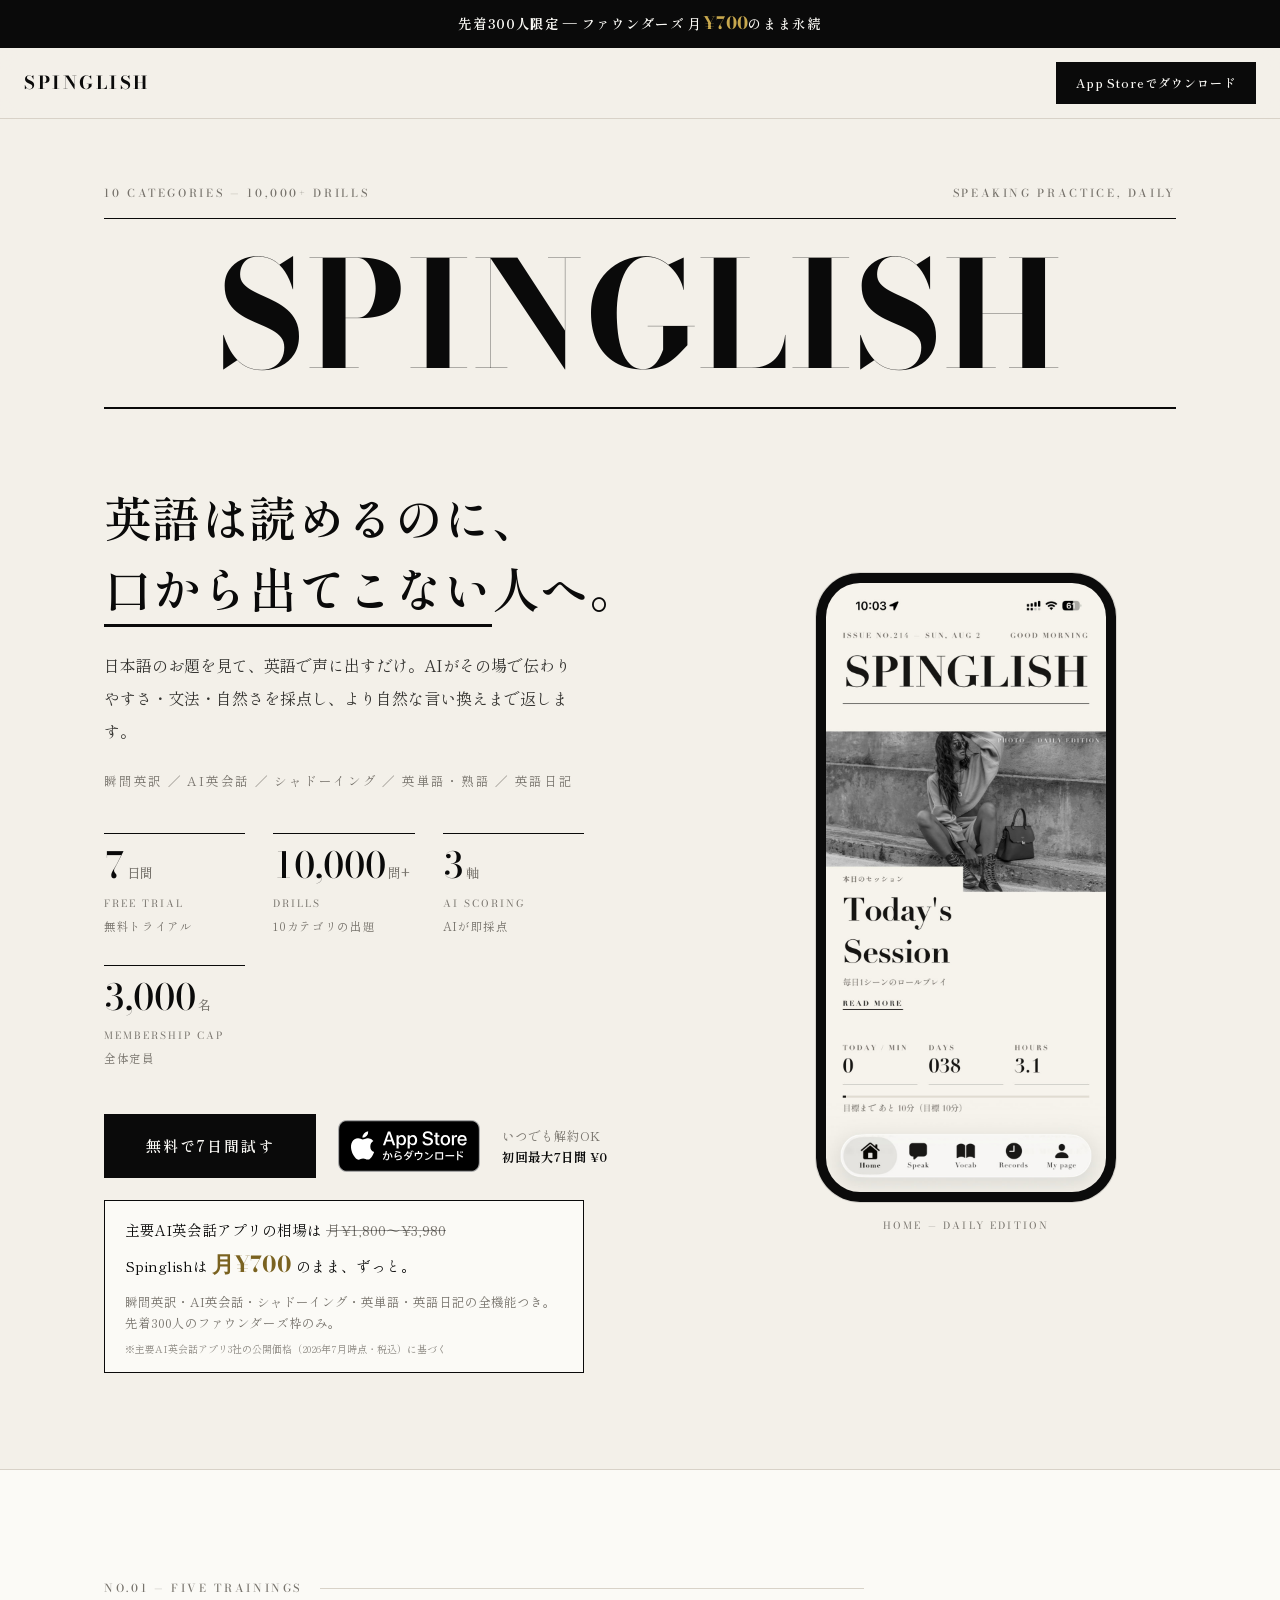
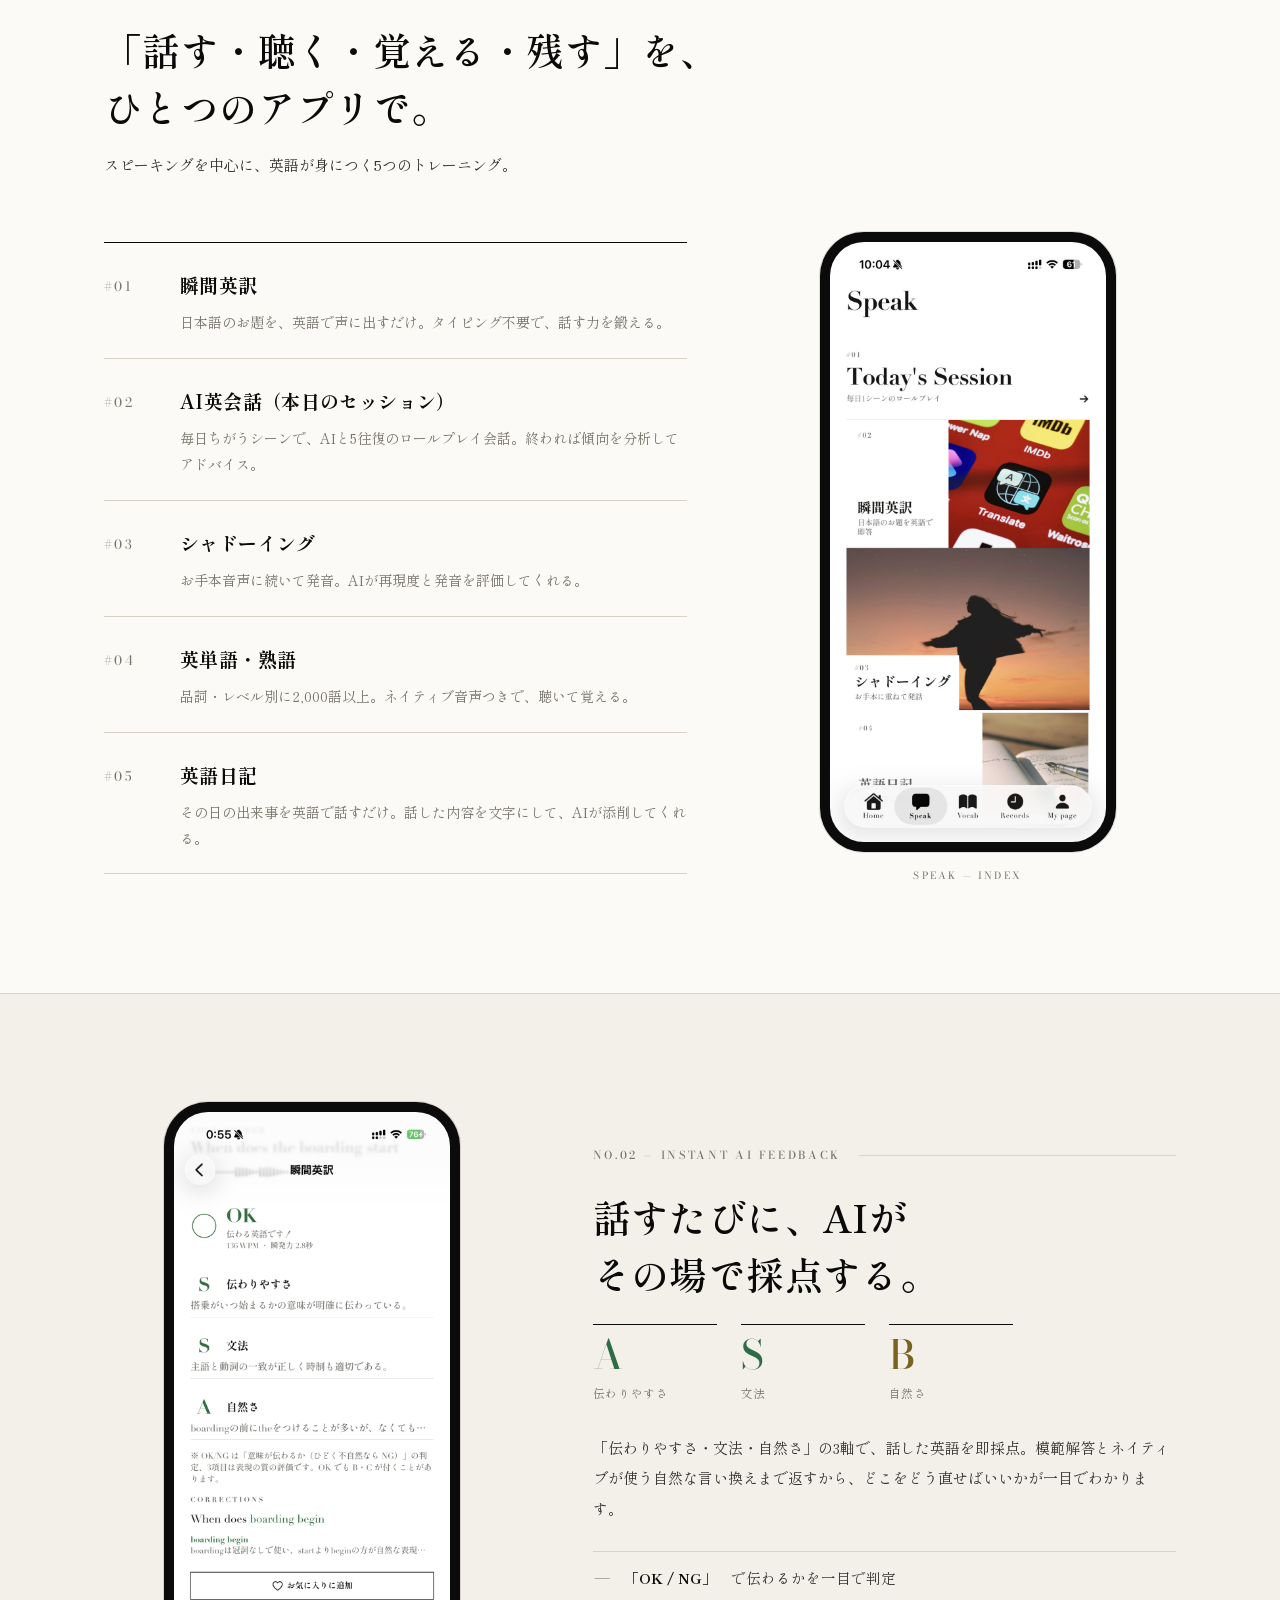
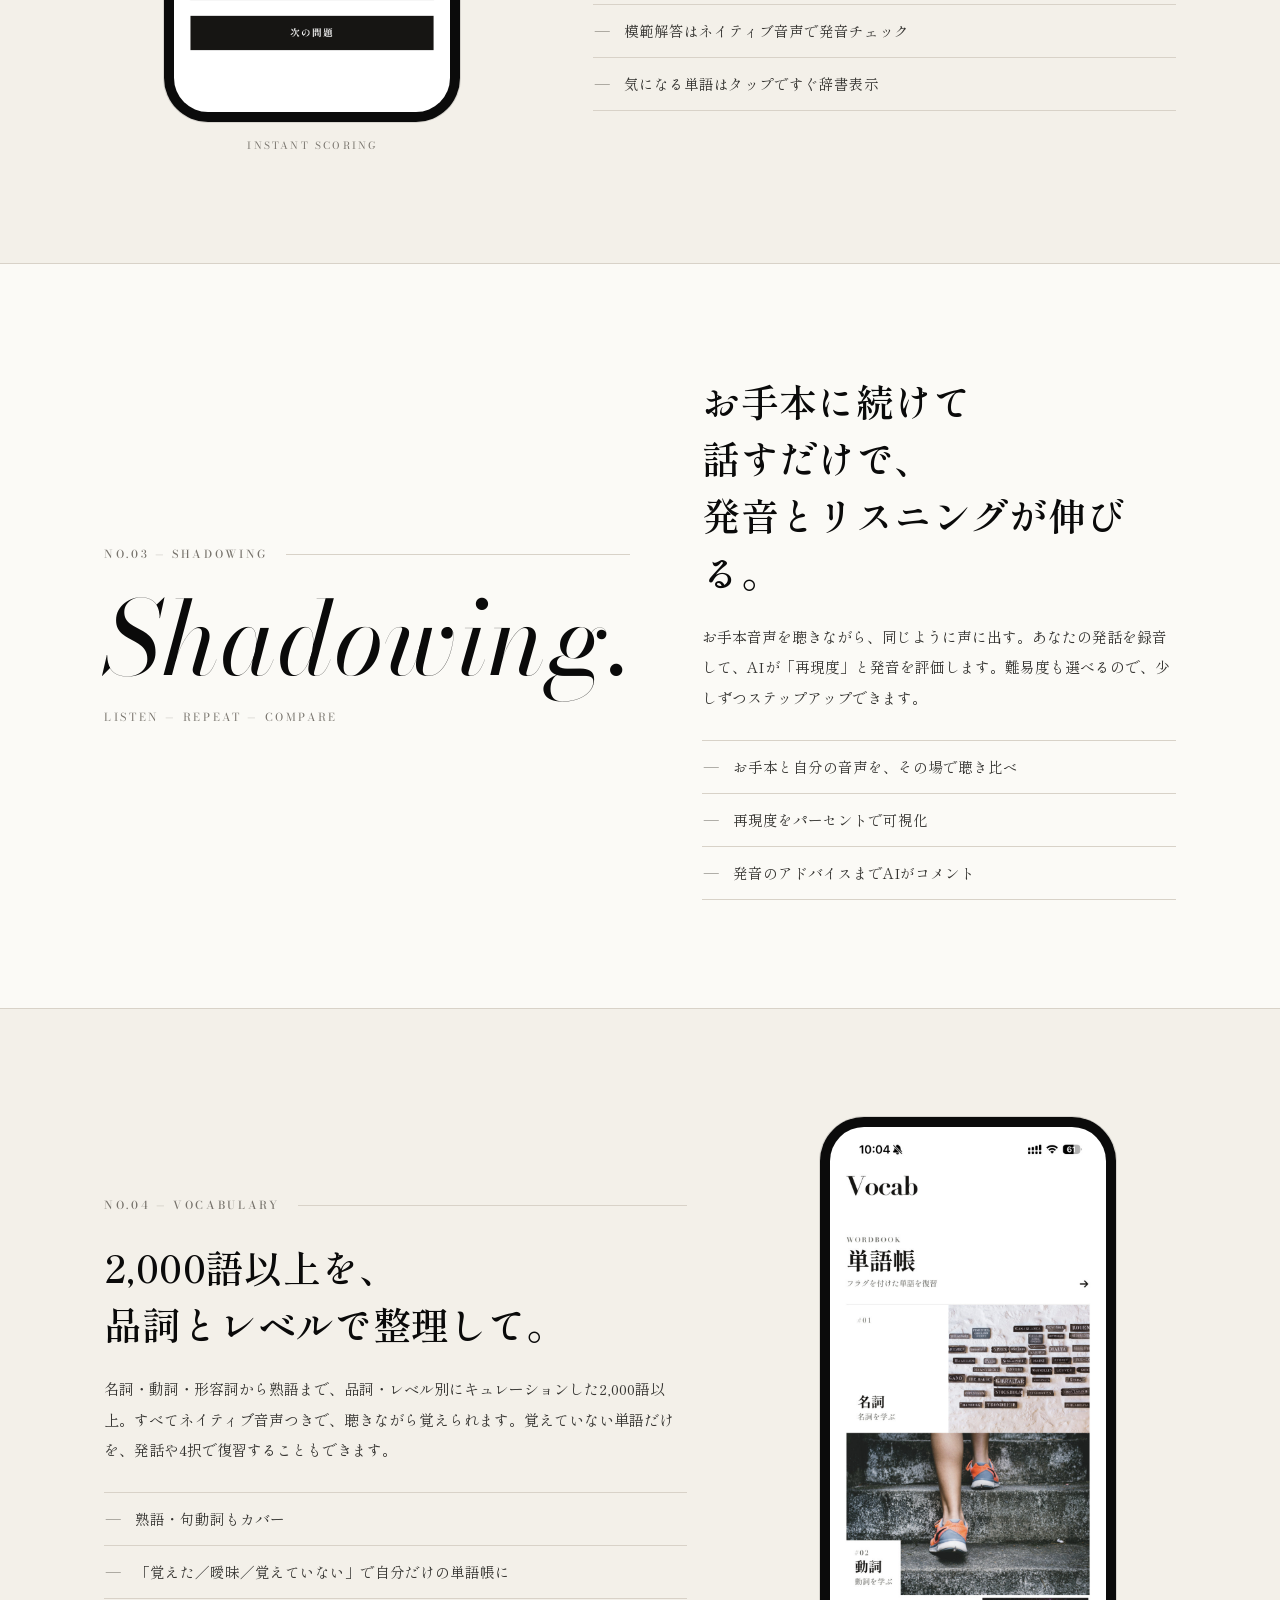
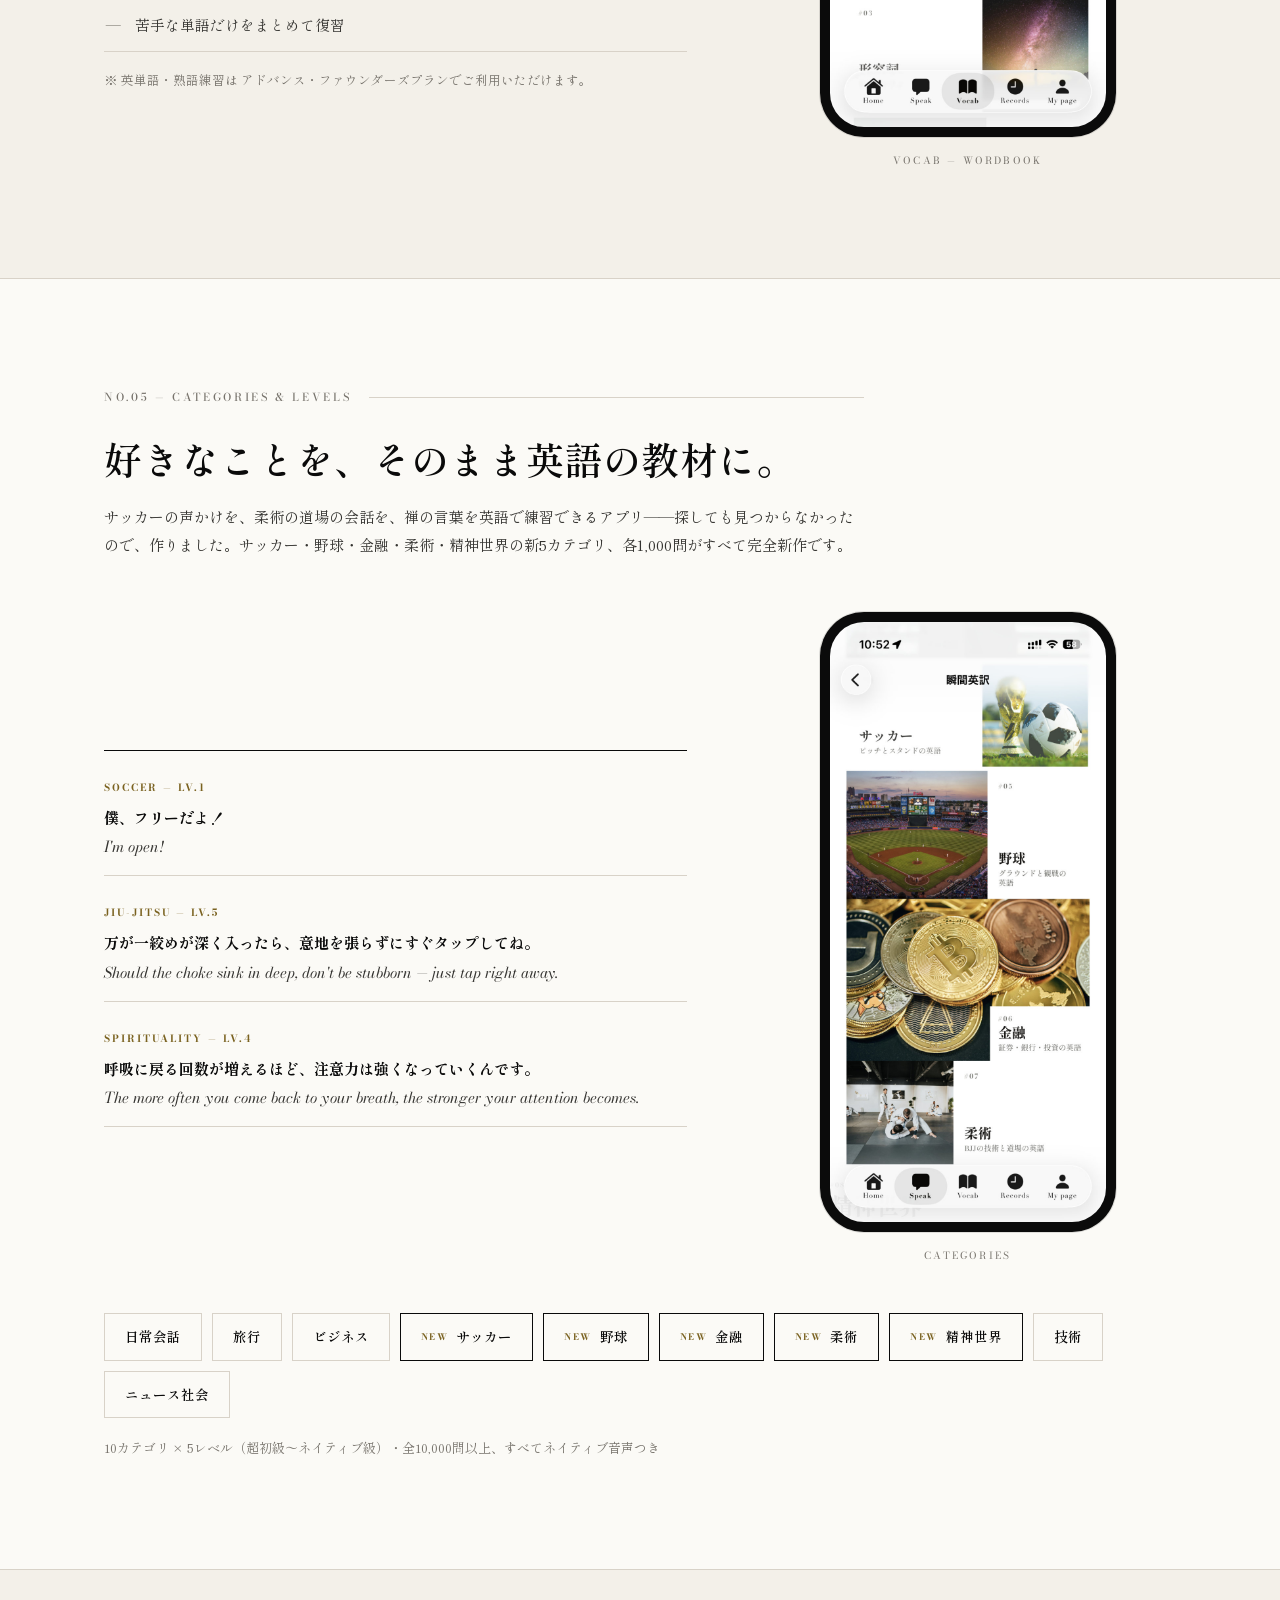
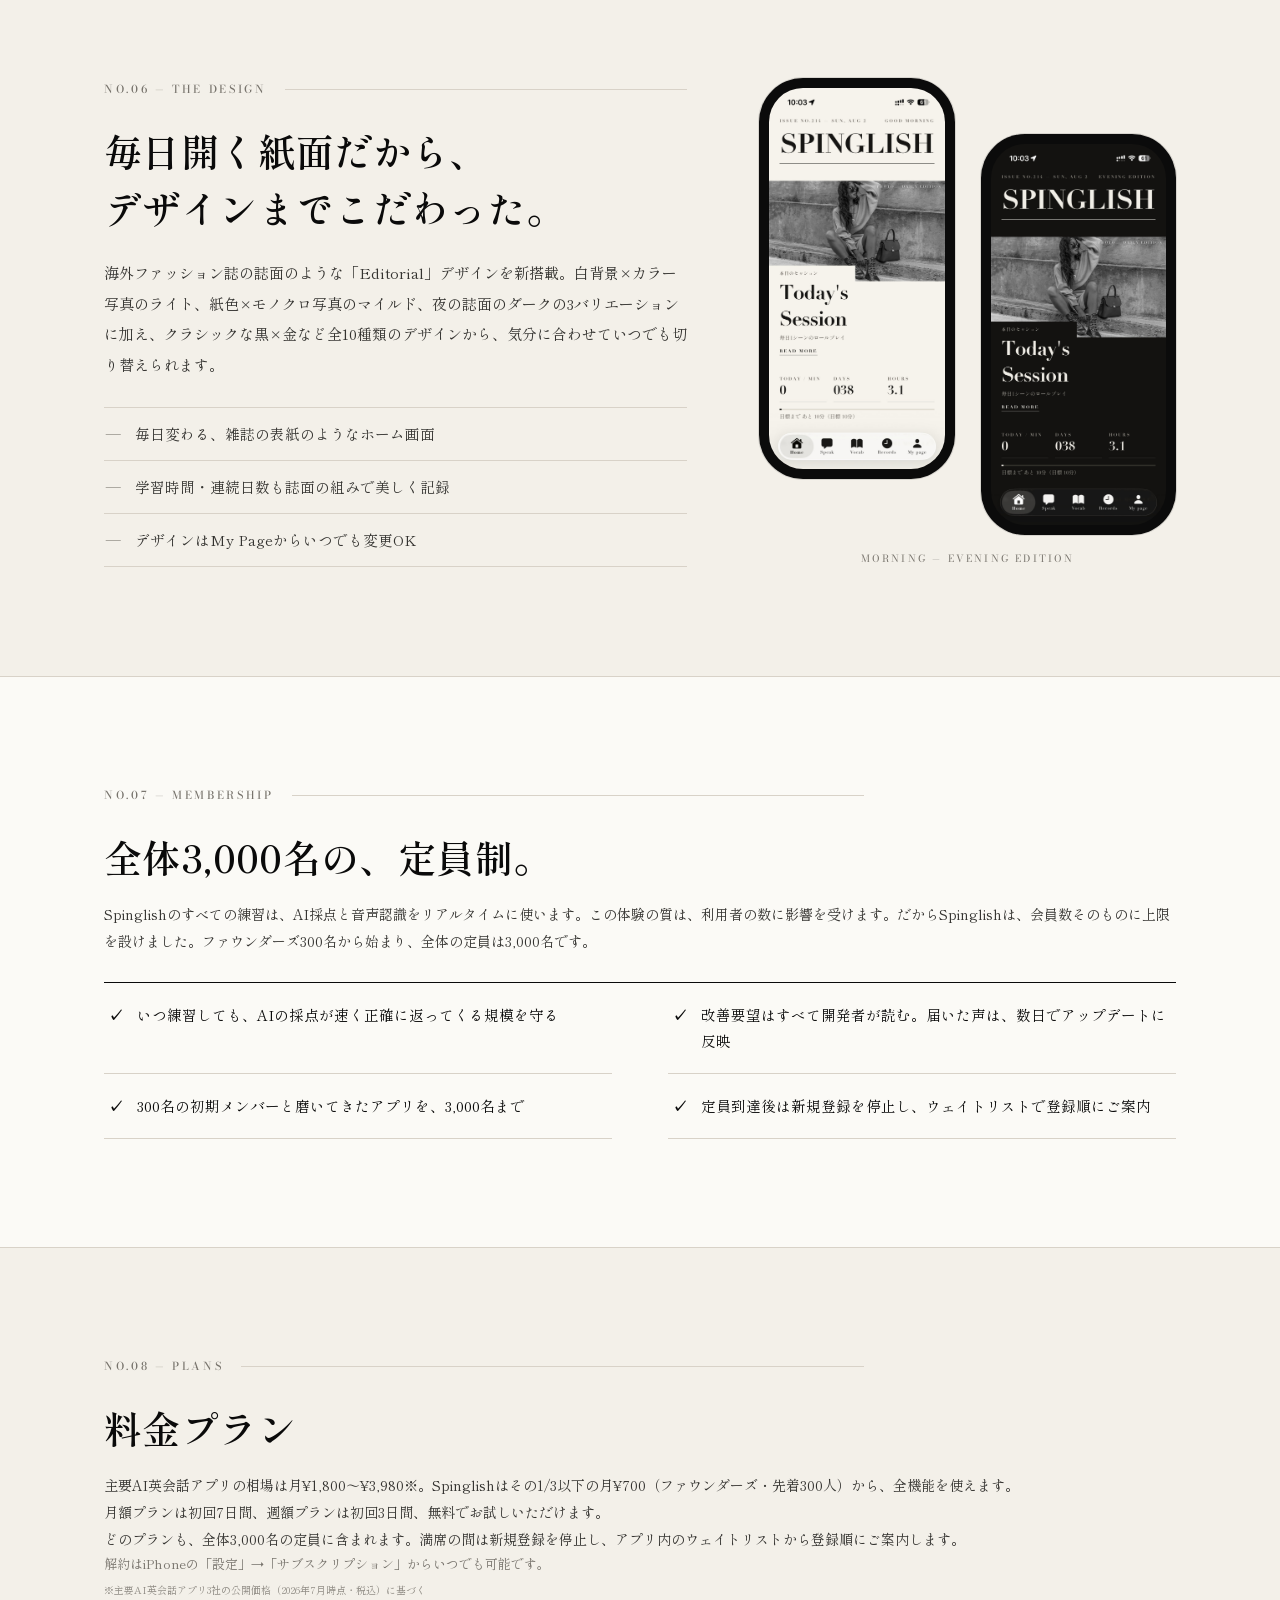
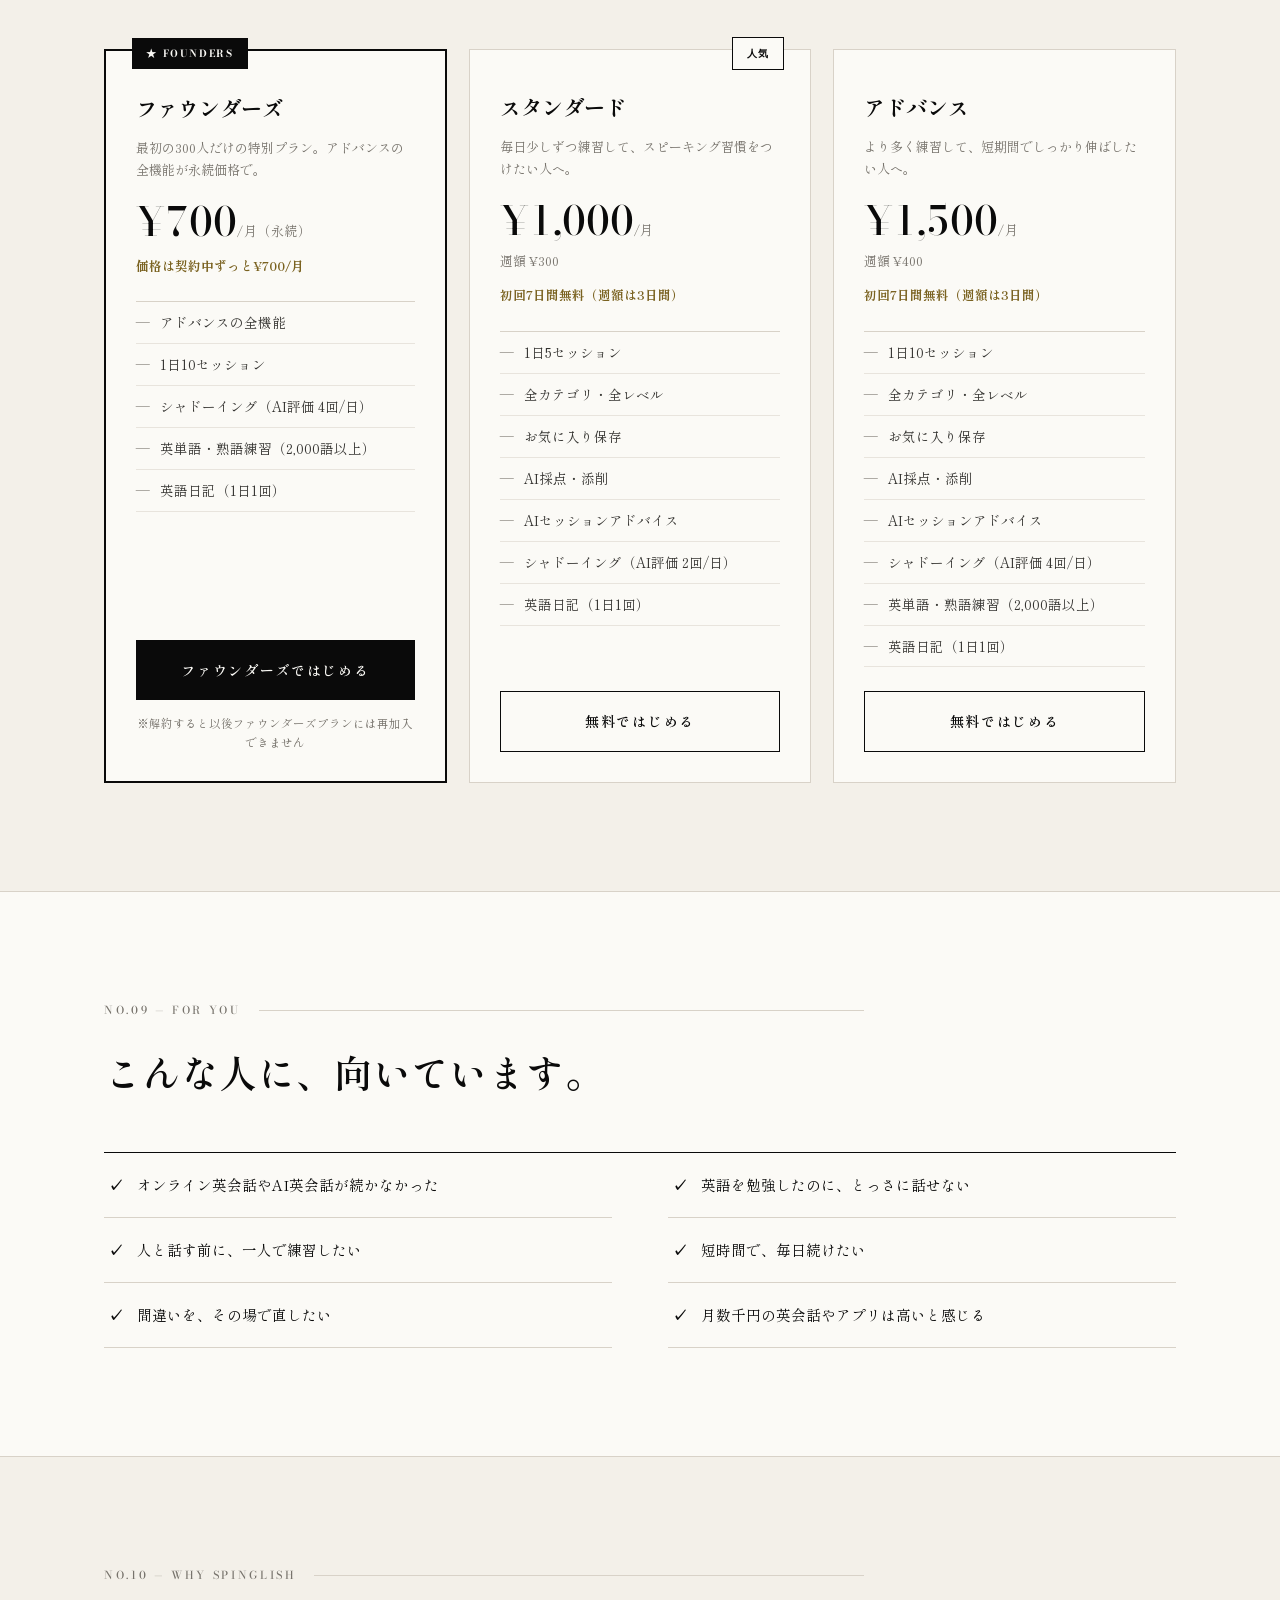
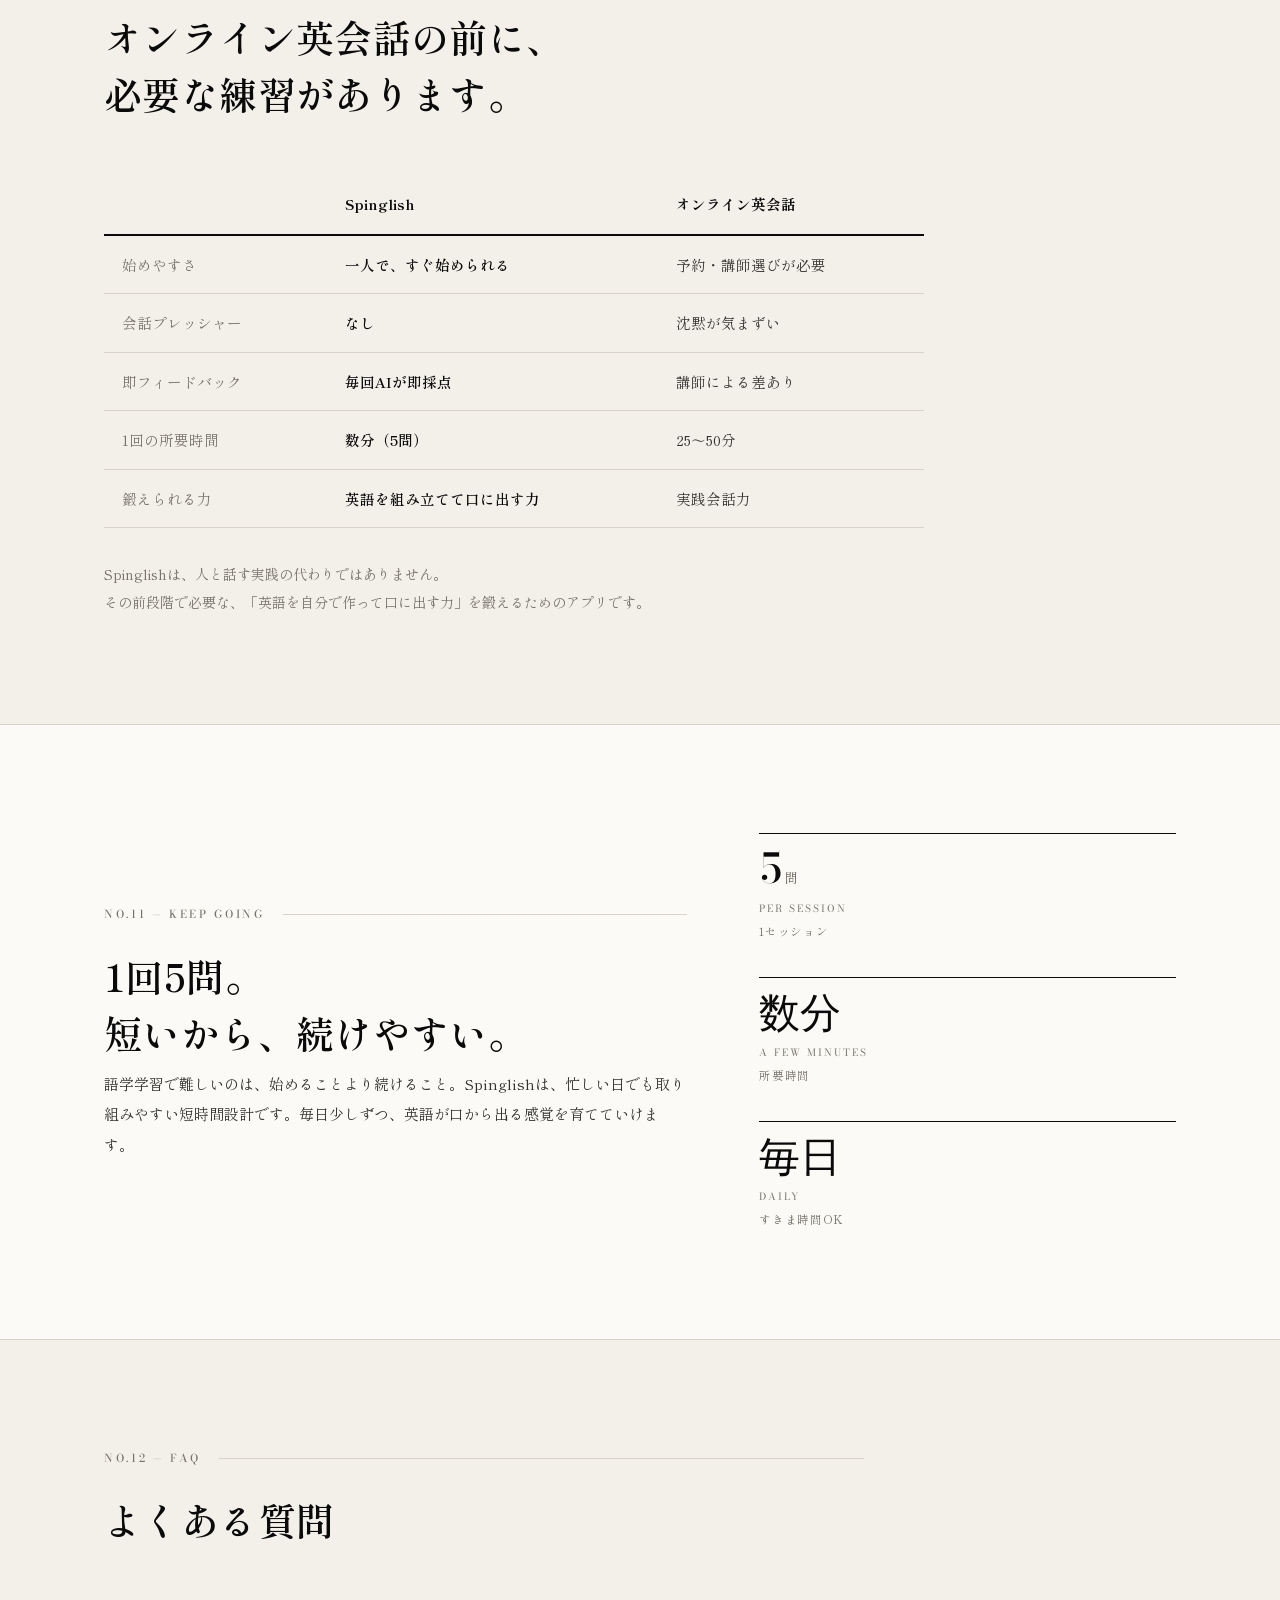
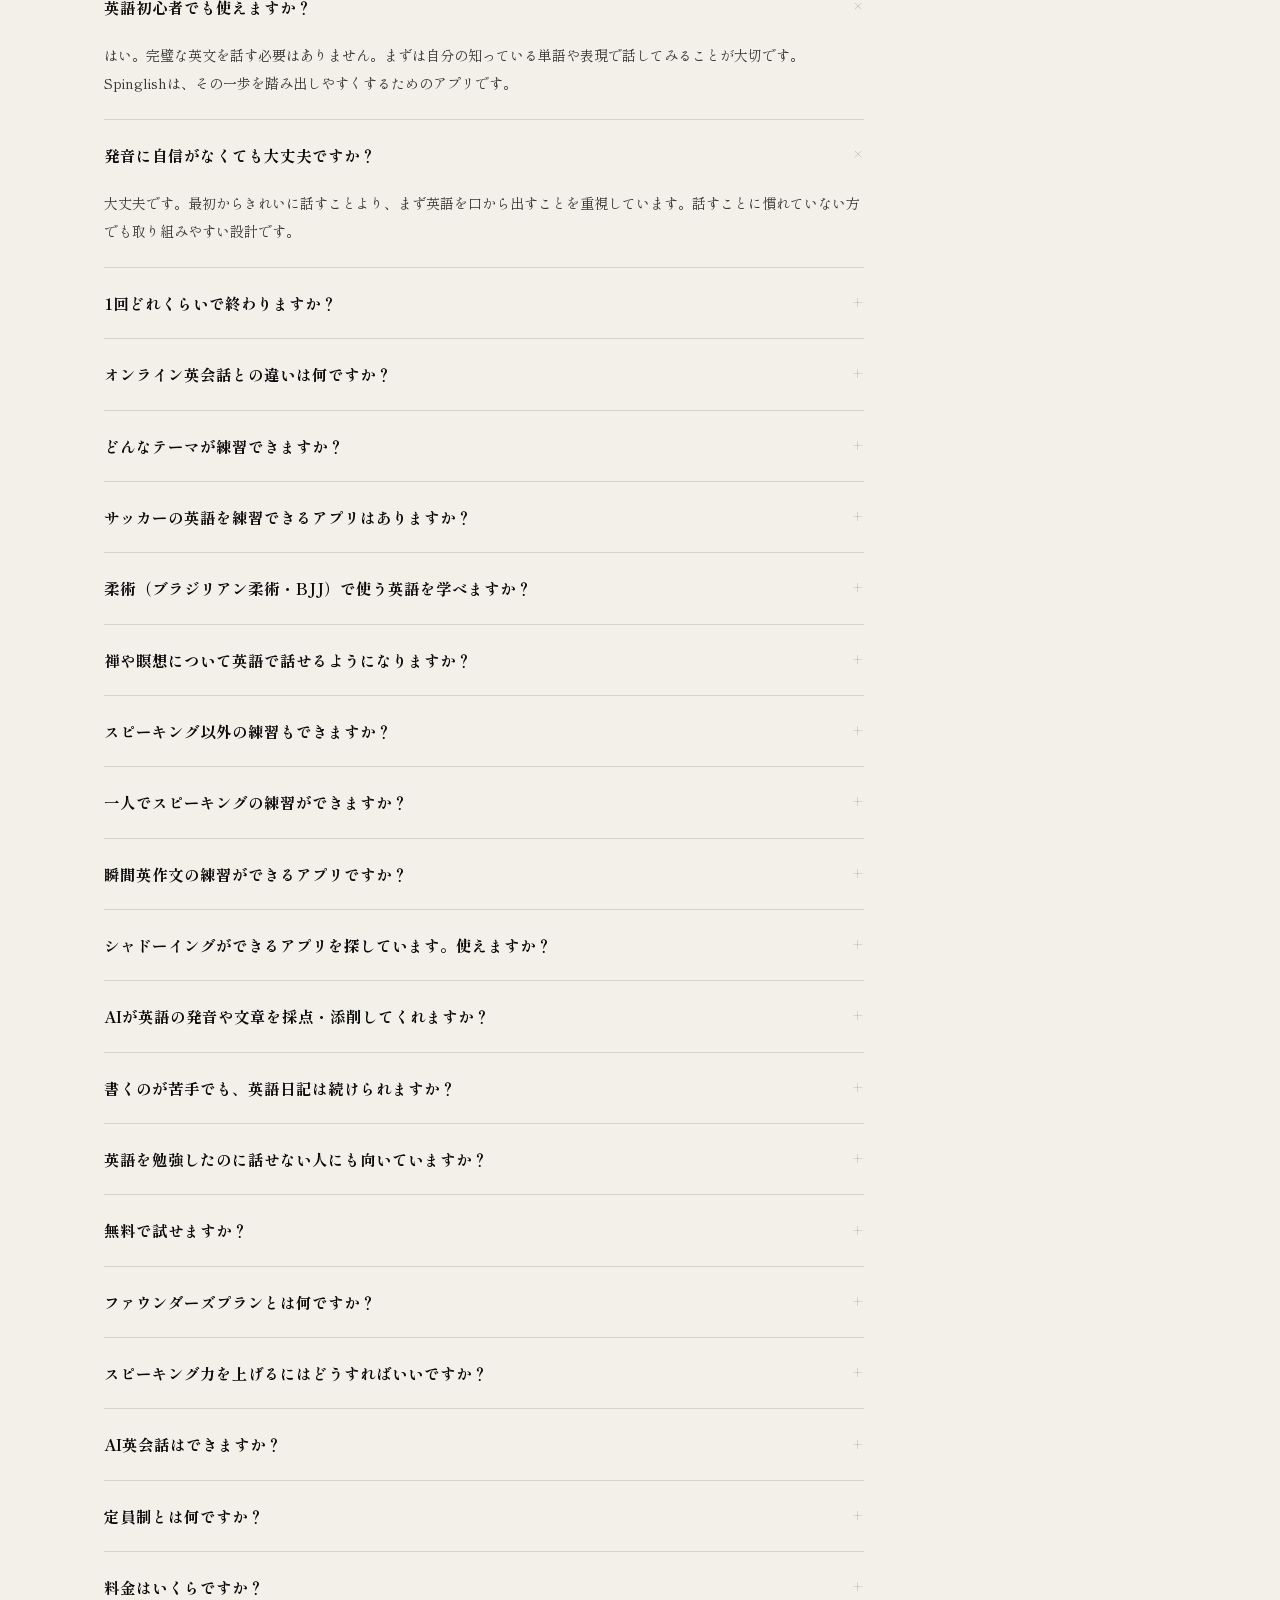
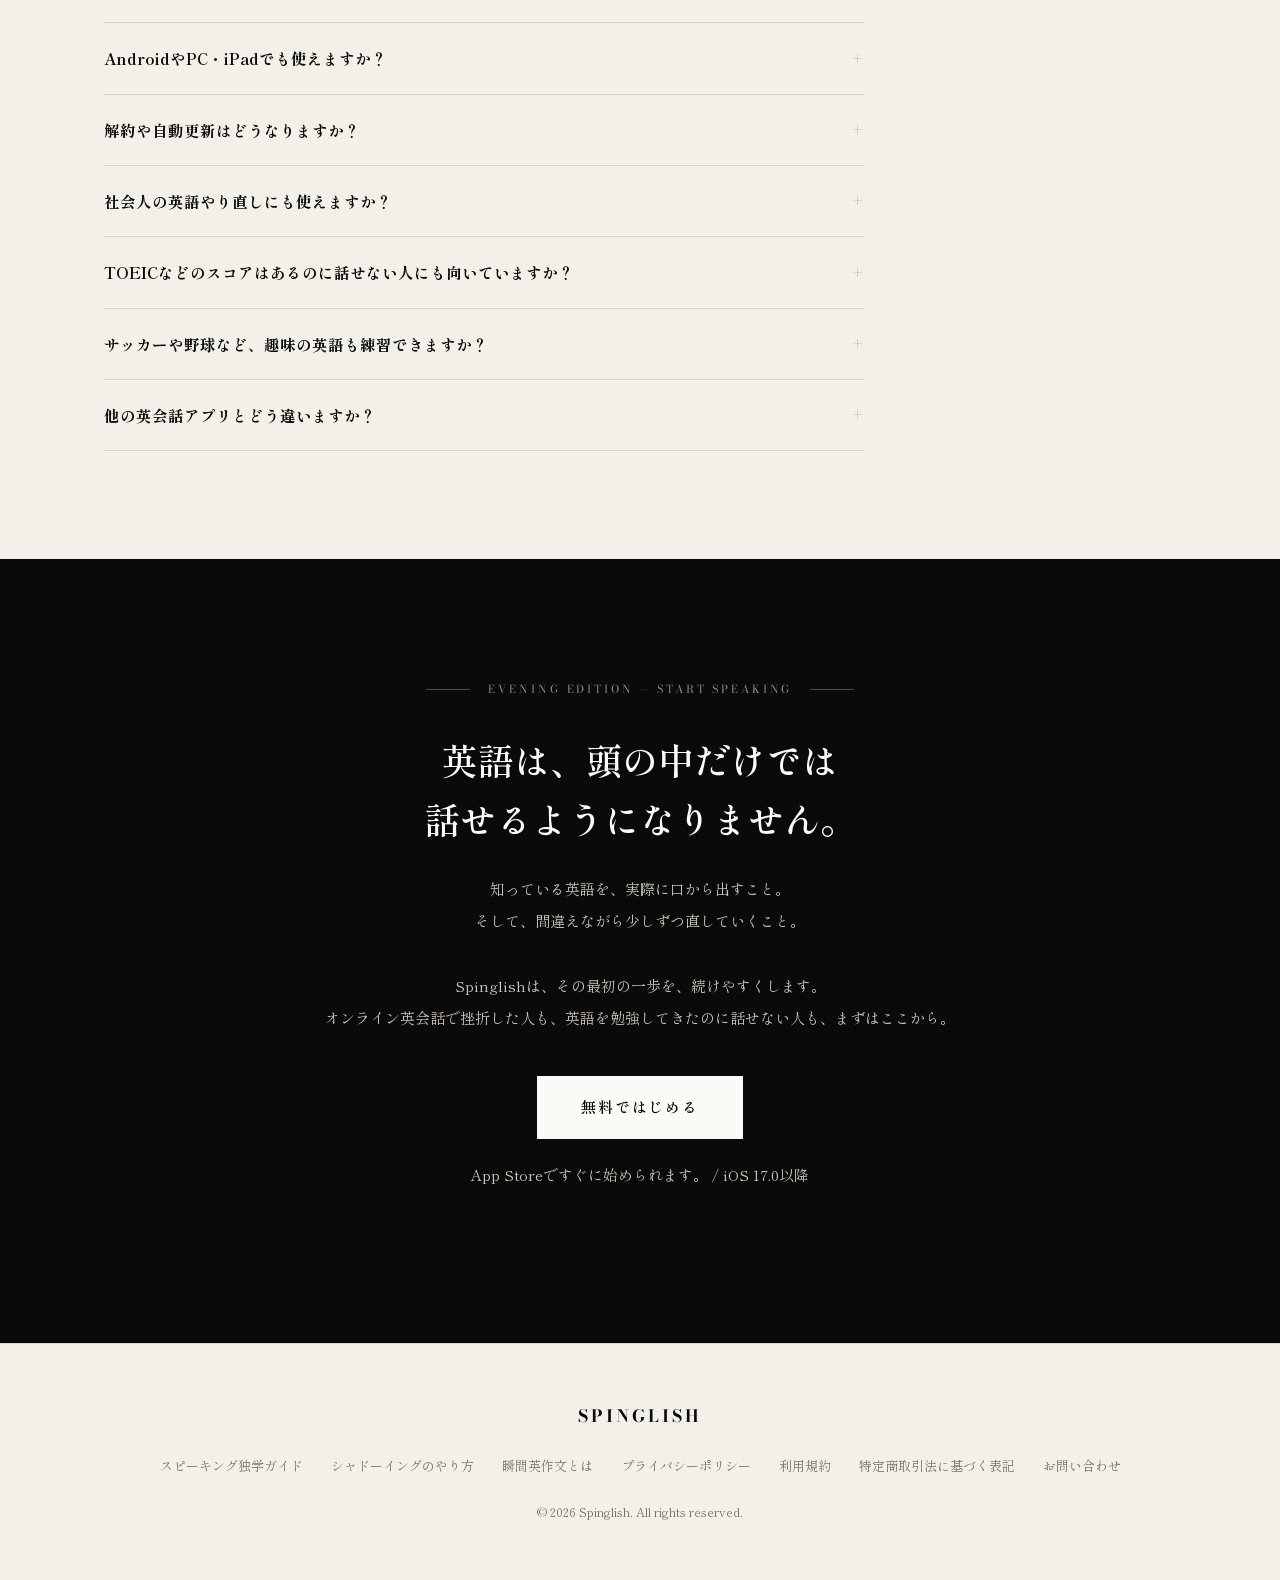
==== index.html @ 164336bb "feat: ガイド記事3本目「瞬間英作文とは」を追加（HowTo構造化データ・3記事相互リンク） Co-Authored-By: Claude Fable 5 <noreply@anthropic.c" ====
<!DOCTYPE html>
<html lang="ja">
<head>
  <meta charset="UTF-8">
  <meta name="viewport" content="width=device-width, initial-scale=1.0">
  <title>Spinglish - AI英会話スピーキング練習アプリ｜瞬間英訳・シャドーイング</title>
  <meta name="description" content="Spinglishは「知っている英語を、口から出す」ことに特化したiPhone向け英語学習アプリ。日常会話からサッカー・野球・金融・柔術・精神世界まで10カテゴリ・10,000問以上の瞬間英訳を、毎日数分のスキマ時間で。AI採点の品質と開発者の目が届く運営を守る、全体3,000名の定員制。月額¥700のファウンダーズプラン（300人限定・永続価格）あり。">
  <meta name="keywords" content="英会話アプリ, スピーキング, 瞬間英訳, シャドーイング, AI英会話, 英語学習, iPhone, 英語日記, 英単語, サッカー英語, 野球英語, 金融英語, 柔術">
  <meta name="theme-color" content="#F3F0E9">
  <meta name="robots" content="index,follow,max-snippet:-1,max-image-preview:large">
  <meta name="author" content="鈴木 優">
  <meta name="msvalidate.01" content="B8DD83E01730666D4B5C8AA100F5AD84">
  <link rel="canonical" href="https://spinglish.jp/">
  <link rel="alternate" type="text/plain" href="https://spinglish.jp/llms.txt" title="llms.txt (AI向け要約)">

  <!-- Open Graph -->
  <meta property="og:type" content="website">
  <meta property="og:site_name" content="Spinglish">
  <meta property="og:url" content="https://spinglish.jp/">
  <meta property="og:title" content="Spinglish - AI英会話スピーキング練習アプリ">
  <meta property="og:description" content="知っている英語を、口から出す。日常会話からサッカー・野球・金融・柔術・精神世界まで、10カテゴリ・10,000問以上の瞬間英訳が毎日数分で続けられるiPhoneアプリ。">
  <meta property="og:image" content="https://spinglish.jp/og-image.png?v=2">
  <meta property="og:image:width" content="1200">
  <meta property="og:image:height" content="630">
  <meta property="og:image:alt" content="Spinglish — 英語は読めるのに、口から出てこない人へ。日本語を見て英語で声に出すだけ、AIがその場で採点。">
  <meta property="og:locale" content="ja_JP">

  <!-- Twitter Card -->
  <meta name="twitter:card" content="summary_large_image">
  <meta name="twitter:title" content="Spinglish - AI英会話スピーキング練習アプリ">
  <meta name="twitter:description" content="知っている英語を、口から出す。毎日数分で続けられるiPhoneアプリ。">
  <meta name="twitter:image" content="https://spinglish.jp/og-image.png?v=2">

  <!-- Apple Smart Banner -->
  <meta name="apple-itunes-app" content="app-id=6761403115">

  <link rel="icon" href="data:image/svg+xml,%3Csvg xmlns='http://www.w3.org/2000/svg' viewBox='0 0 64 64'%3E%3Crect width='64' height='64' fill='%23F3F0E9'/%3E%3Crect x='2' y='2' width='60' height='60' fill='none' stroke='%230A0A0A' stroke-width='2'/%3E%3Ctext x='32' y='45' font-family='Didot,Georgia,serif' font-weight='700' font-size='38' fill='%230A0A0A' text-anchor='middle'%3ES%3C/text%3E%3C/svg%3E">

  <!-- Fonts: Didot系（Bodoni Moda）＋ しっぽり明朝（アプリと同じ書体系統） -->
  <link rel="preconnect" href="https://fonts.googleapis.com">
  <link rel="preconnect" href="https://fonts.gstatic.com" crossorigin>
  <link href="https://fonts.googleapis.com/css2?family=Bodoni+Moda:ital,opsz,wght@0,6..96,400;0,6..96,500;0,6..96,700;1,6..96,400&family=Shippori+Mincho:wght@400;500;600;700&display=swap" rel="stylesheet">

  <!-- Google tag (gtag.js) -->
  <script async src="https://www.googletagmanager.com/gtag/js?id=AW-18096982916"></script>
  <script>
    window.dataLayer = window.dataLayer || [];
    function gtag(){dataLayer.push(arguments);}
    gtag('js', new Date());

    gtag('config', 'AW-18096982916');
  </script>
  <!-- Event snippet for 離脱クリック conversion page -->
  <script>
  function gtag_report_conversion(url) {
    var fired = false;
    var callback = function () {
      if (fired) return;
      fired = true;
      if (typeof(url) != 'undefined') {
        window.location = url;
      }
    };
    gtag('event', 'conversion', {
        'send_to': 'AW-18096982916/DNqaCIPZn54cEISXqLVD',
        'event_callback': callback
    });
    // 広告ブロッカー等で gtag.js が読み込まれず event_callback が発火しない場合でも
    // 確実に App Store へ遷移させるためのフォールバック
    setTimeout(callback, 800);
    return false;
  }
  </script>
  <style>
    /* ===== Editorial design tokens（アプリのStylish/Editorialと同系） ===== */
    :root {
      --paper: #F3F0E9;          /* primary background */
      --paper-bright: #FBFAF6;   /* light sections / plates */
      --ink: #0A0A0A;            /* headings & primary actions */
      --graphite: #343330;       /* body text */
      --muted: #77736C;          /* metadata / captions */
      --hairline: #D8D2C8;       /* rules */
      --fog: #E8E4DD;            /* subtle surfaces */
      --gold: #7A6220;           /* brand accent (sparingly, AA on paper) */
      --gold-bright: #C8A84E;    /* accent on ink-dark surfaces */
      --ok: #2E6B47;             /* S/A grades */
      --warn: #A9463C;           /* C/D grades */
      --display: 'Didot', 'Bodoni Moda', 'Playfair Display', Georgia, 'Hiragino Mincho ProN', serif;
      --mincho: 'Shippori Mincho', 'Hiragino Mincho ProN', 'Yu Mincho', 'YuMincho', serif;
    }

    * { margin: 0; padding: 0; box-sizing: border-box; }
    html { scroll-behavior: smooth; }
    body {
      font-family: var(--mincho);
      background: var(--paper);
      color: var(--graphite);
      line-height: 1.9;
      -webkit-font-smoothing: antialiased;
      text-rendering: optimizeLegibility;
    }
    a { color: var(--ink); text-decoration: none; }
    a:hover { text-decoration: underline; text-underline-offset: 3px; }
    img { max-width: 100%; display: block; }
    ::selection { background: var(--ink); color: var(--paper-bright); }

    /* Keyboard focus: visible ink ring on every interactive element */
    a:focus-visible, button:focus-visible, .btn:focus-visible, .appstore:focus-visible, [tabindex]:focus-visible {
      outline: 2px solid var(--ink);
      outline-offset: 3px;
    }
    .skip-link { position: absolute; left: -9999px; top: 0; }
    .skip-link:focus {
      left: 16px; top: 16px; z-index: 200;
      background: var(--paper-bright); color: var(--ink);
      padding: 10px 16px; border: 1px solid var(--ink);
    }
    .faq-q:focus-visible { outline: 2px solid var(--ink); outline-offset: 2px; }

    .wrap { max-width: 1120px; margin: 0 auto; padding-left: 24px; padding-right: 24px; }

    /* ===== Metadata / eyebrow（誌面のクレジット風） ===== */
    .meta-label {
      font-family: var(--display);
      font-size: 11px;
      letter-spacing: 0.24em;
      text-transform: uppercase;
      color: var(--muted);
      font-weight: 500;
    }
    .eyebrow {
      display: flex;
      align-items: center;
      gap: 18px;
      font-family: var(--display);
      font-size: 11px;
      letter-spacing: 0.24em;
      text-transform: uppercase;
      color: var(--muted);
      font-weight: 500;
      margin-bottom: 22px;
    }
    .eyebrow::after { content: ''; flex: 1; height: 1px; background: var(--hairline); }

    h2.section-title {
      font-family: var(--mincho);
      font-size: clamp(26px, 3.4vw, 38px);
      font-weight: 600;
      color: var(--ink);
      line-height: 1.5;
      letter-spacing: 0.01em;
      text-wrap: balance;
    }
    .sec-head { margin-bottom: 52px; max-width: 760px; }
    .sec-head .lead { margin-top: 16px; font-size: 15px; color: var(--graphite); }

    /* ===== Buttons（インクの矩形。角丸・影・グラデなし） ===== */
    .btn {
      display: inline-flex;
      align-items: center;
      justify-content: center;
      gap: 8px;
      font-family: var(--mincho);
      font-weight: 600;
      border-radius: 0;
      letter-spacing: 0.12em;
      transition: opacity 0.2s ease, background 0.2s ease, color 0.2s ease;
      cursor: pointer;
    }
    .btn:hover { text-decoration: none; }
    .btn-ink {
      background: var(--ink);
      color: var(--paper-bright);
      padding: 17px 40px;
      font-size: 14px;
    }
    .btn-ink:hover { opacity: 0.86; }
    .btn-line {
      background: transparent;
      color: var(--ink);
      border: 1px solid var(--ink);
      padding: 16px 40px;
      font-size: 14px;
    }
    .btn-line:hover { background: var(--ink); color: var(--paper-bright); }
    .btn-paper {
      background: var(--paper-bright);
      color: var(--ink);
      padding: 17px 44px;
      font-size: 15px;
    }
    .btn-paper:hover { opacity: 0.9; }

    .appstore { display: inline-block; transition: opacity 0.2s; }
    .appstore img { height: 52px; width: auto; }
    .appstore:hover { opacity: 0.85; text-decoration: none; }

    /* ===== Device（誌面の切り抜きのように、影なしでフラットに） ===== */
    .shot { position: relative; display: inline-block; }
    .device {
      position: relative;
      width: 100%;
      border-radius: 44px;
      background: #0b0b0b;
      padding: 10px;
      box-shadow: 0 0 0 1px rgba(10,10,10,0.12);
    }
    .device img {
      width: 100%;
      height: auto;
      aspect-ratio: 840 / 1826;   /* 端末スクショの縦横比を固定（縦伸び防止）*/
      object-fit: cover;
      border-radius: 34px;
      display: block;
    }
    .fig-caption {
      margin-top: 14px;
      font-family: var(--display);
      font-size: 10px;
      letter-spacing: 0.22em;
      text-transform: uppercase;
      color: var(--muted);
      text-align: center;
    }

    /* ===== Founders announcement banner ===== */
    .founders-banner {
      display: block;
      width: 100%;
      background: var(--ink);
      color: var(--paper-bright);
      text-align: center;
      font-weight: 600;
      font-size: 13.5px;
      letter-spacing: 0.05em;
      line-height: 1.5;
      padding: 11px 16px;
    }
    .founders-banner strong { font-weight: 700; }
    .founders-banner:hover { text-decoration: none; opacity: 0.92; }
    .founders-banner .fb-price {
      font-family: var(--display);
      font-size: 17px;
      font-weight: 700;
      color: var(--gold-bright);
      letter-spacing: 0.02em;
    }
    @media (max-width: 720px) {
      .founders-banner { font-size: 12px; padding: 10px 12px; }
      .founders-banner .fb-price { font-size: 15px; }
    }

    /* ===== Header ===== */
    .site-header {
      position: sticky;
      top: 0; left: 0; right: 0;
      z-index: 100;
      display: flex;
      align-items: center;
      justify-content: space-between;
      padding: 14px 24px;
      background: rgba(243,240,233,0.88);
      backdrop-filter: blur(12px);
      -webkit-backdrop-filter: blur(12px);
      border-bottom: 1px solid var(--hairline);
    }
    .header-logo {
      font-family: var(--display);
      font-size: 18px;
      font-weight: 700;
      letter-spacing: 0.14em;
      color: var(--ink);
      text-transform: uppercase;
      transition: opacity 0.3s ease;
    }
    .site-header.at-top .header-logo { opacity: 0; }
    .header-cta {
      background: var(--ink);
      color: var(--paper-bright);
      font-family: var(--mincho);
      font-size: 12px;
      font-weight: 600;
      letter-spacing: 0.08em;
      padding: 10px 20px;
      transition: opacity 0.2s;
    }
    .header-cta:hover { opacity: 0.86; text-decoration: none; }

    /* ===== Hero（一面＝マストヘッド構成） ===== */
    .hero { position: relative; padding: 44px 0 96px; }
    .masthead { padding-top: 20px; }
    .masthead-meta {
      display: flex;
      justify-content: space-between;
      align-items: baseline;
      gap: 16px;
      padding-bottom: 14px;
    }
    .masthead-title {
      font-family: var(--display);
      font-size: clamp(52px, 11.5vw, 148px);
      font-weight: 700;
      letter-spacing: 0.015em;
      line-height: 0.95;
      color: var(--ink);
      text-align: center;
      border-top: 1px solid var(--ink);
      border-bottom: 2px solid var(--ink);
      padding: 26px 0 22px;
      text-transform: uppercase;
    }
    .hero-grid {
      display: grid;
      grid-template-columns: 7fr 5fr;
      align-items: center;
      gap: 64px;
      padding-top: 72px;
    }
    .hero h1 {
      font-family: var(--mincho);
      font-size: clamp(30px, 4.4vw, 48px);
      font-weight: 600;
      line-height: 1.48;
      color: var(--ink);
      letter-spacing: 0.01em;
      margin-bottom: 26px;
      text-wrap: balance;
    }
    .hero h1 .accent {
      white-space: nowrap;
      border-bottom: 3px solid var(--ink);
      padding-bottom: 2px;
    }
    .hero-sub {
      font-size: 16px;
      color: var(--graphite);
      line-height: 2.05;
      margin-bottom: 22px;
      max-width: 30em;
    }
    .hero-line {
      font-size: 12.5px;
      letter-spacing: 0.14em;
      color: var(--muted);
      margin-bottom: 40px;
    }
    .hero-stats {
      display: grid;
      grid-template-columns: repeat(3, 1fr);
      gap: 28px;
      margin-bottom: 44px;
      max-width: 480px;
    }
    .stat { border-top: 1px solid var(--ink); padding-top: 12px; }
    .stat-num {
      font-family: var(--display);
      font-size: clamp(26px, 2.8vw, 36px);
      font-weight: 500;
      color: var(--ink);
      line-height: 1.1;
      font-variant-numeric: tabular-nums;
    }
    .stat-num span { font-size: 13px; font-family: var(--mincho); color: var(--muted); font-weight: 500; margin-left: 2px; }
    .stat-label {
      margin-top: 8px;
      font-family: var(--display);
      font-size: 10px;
      letter-spacing: 0.2em;
      text-transform: uppercase;
      color: var(--muted);
    }
    .stat-label-ja { font-family: var(--mincho); font-size: 11.5px; color: var(--muted); letter-spacing: 0.06em; margin-top: 3px; }
    .hero-cta-row { display: flex; align-items: center; gap: 22px; flex-wrap: wrap; }
    .hero-main-cta { font-size: 15px; padding: 18px 42px; }
    .hero-cta-meta { font-size: 12.5px; color: var(--muted); line-height: 1.7; }
    .hero-cta-meta strong { color: var(--ink); font-weight: 700; }
    .hero-value-card {
      margin-top: 22px;
      max-width: 480px;
      border: 1px solid var(--ink);
      background: var(--paper-bright);
      padding: 16px 20px 14px;
    }
    .hvc-main { font-size: 14.5px; line-height: 1.85; color: var(--ink); }
    .hvc-market { color: var(--muted); text-decoration: line-through; text-decoration-color: rgba(10,10,10,0.4); }
    .hvc-price { color: var(--gold); font-family: var(--display); font-size: 22px; font-weight: 700; }
    .hvc-sub { margin-top: 6px; font-size: 12.5px; color: var(--muted); line-height: 1.7; }
    .hvc-note { margin-top: 6px; font-size: 10px; color: var(--muted); opacity: 0.8; }
    .plans-market-note { font-size: 10px; color: var(--muted); opacity: 0.8; }

    /* ===== Mobile sticky CTA bar ===== */
    .sticky-cta {
      display: none;
      position: fixed;
      left: 0; right: 0; bottom: 0;
      z-index: 90;
      align-items: center;
      justify-content: space-between;
      gap: 12px;
      padding: 10px 16px calc(10px + env(safe-area-inset-bottom));
      background: rgba(251,250,246,0.96);
      backdrop-filter: blur(8px);
      -webkit-backdrop-filter: blur(8px);
      border-top: 1px solid var(--hairline);
      transform: translateY(110%);
      transition: transform 0.3s ease;
    }
    .sticky-cta.visible { transform: translateY(0); }
    .sticky-cta-text { font-size: 11.5px; color: var(--muted); line-height: 1.55; }
    .sticky-cta-text strong { color: var(--gold); font-weight: 700; }
    .sticky-cta .btn-ink { padding: 13px 24px; font-size: 13px; white-space: nowrap; flex-shrink: 0; }
    @media (max-width: 720px) {
      .sticky-cta { display: flex; }
      body.has-sticky-cta { padding-bottom: 74px; }
    }
    .hero-visual { display: flex; flex-direction: column; align-items: center; margin-top: -46px; }
    .hero-visual .shot { max-width: 300px; }

    /* ===== Section base ===== */
    section { position: relative; }
    .band { background: var(--paper-bright); border-top: 1px solid var(--hairline); border-bottom: 1px solid var(--hairline); }
    .pad { padding: 108px 0; }

    /* ===== Split（非対称の見開き） ===== */
    .split {
      display: grid;
      grid-template-columns: 7fr 5fr;
      align-items: center;
      gap: 72px;
    }
    .split.visual-left { grid-template-columns: 5fr 7fr; }
    .split-visual { display: flex; flex-direction: column; align-items: center; }
    .split-visual .shot { max-width: 296px; }
    .split-text h2 { margin-bottom: 22px; }
    .split-text .body { font-size: 15px; color: var(--graphite); line-height: 2.05; margin-bottom: 26px; }

    /* ===== Index rows（誌面の目次風） ===== */
    .index-list { border-top: 1px solid var(--ink); }
    .index-row {
      display: grid;
      grid-template-columns: 56px 1fr;
      gap: 20px;
      padding: 24px 0 22px;
      border-bottom: 1px solid var(--hairline);
    }
    .index-num {
      font-family: var(--display);
      font-size: 13px;
      letter-spacing: 0.18em;
      color: var(--muted);
      padding-top: 7px;
    }
    .index-row h3 {
      font-family: var(--mincho);
      font-size: 19px;
      font-weight: 700;
      color: var(--ink);
      margin-bottom: 7px;
      letter-spacing: 0.02em;
    }
    .index-row p { font-size: 14px; color: var(--muted); line-height: 1.85; }

    /* ===== Feature list（罫線のリスト） ===== */
    .feat-list { list-style: none; border-top: 1px solid var(--hairline); }
    .feat-list li {
      display: flex;
      gap: 14px;
      padding: 13px 2px;
      border-bottom: 1px solid var(--hairline);
      font-size: 14.5px;
      color: var(--graphite);
      line-height: 1.8;
    }
    .feat-list li::before { content: '—'; color: var(--muted); flex-shrink: 0; }
    .feat-list li b { color: var(--ink); font-weight: 700; }

    /* ===== Grade strip（S/A/Bの評点） ===== */
    .grade-strip {
      display: grid;
      grid-template-columns: repeat(3, 1fr);
      gap: 24px;
      margin-bottom: 28px;
      max-width: 420px;
    }
    .grade { border-top: 1px solid var(--ink); padding-top: 10px; }
    .grade .g {
      font-family: var(--display);
      font-size: 40px;
      font-weight: 500;
      line-height: 1;
    }
    .grade .l { font-size: 11.5px; color: var(--muted); margin-top: 8px; letter-spacing: 0.06em; }
    .g-ok { color: var(--ok); }
    .g-gold { color: var(--gold); }
    .g-warn { color: var(--warn); }

    /* ===== Shadowing（文字だけの見開き） ===== */
    .quote-word {
      font-family: var(--display);
      font-style: italic;
      font-weight: 400;
      font-size: clamp(56px, 8vw, 104px);
      line-height: 1;
      color: var(--ink);
      letter-spacing: 0.01em;
    }
    .quote-word-sub {
      margin-top: 18px;
      font-family: var(--display);
      font-size: 11px;
      letter-spacing: 0.24em;
      text-transform: uppercase;
      color: var(--muted);
    }

    /* ===== Categories ===== */
    .ce-list { border-top: 1px solid var(--ink); }
    .ce { padding: 18px 0 16px; border-bottom: 1px solid var(--hairline); }
    .ce-tag {
      display: inline-block;
      font-family: var(--display);
      font-size: 10px;
      font-weight: 700;
      letter-spacing: 0.2em;
      text-transform: uppercase;
      color: var(--gold);
      margin-bottom: 8px;
    }
    .ce-ja { font-size: 15px; font-weight: 700; color: var(--ink); line-height: 1.75; margin: 0 0 4px; }
    .ce-en { font-family: var(--display); font-style: italic; font-size: 15px; color: var(--graphite); line-height: 1.6; margin: 0; }
    .cat-chip-row { display: flex; flex-wrap: wrap; gap: 10px; margin: 48px 0 18px; }
    .cat-chip {
      font-size: 13.5px;
      font-weight: 600;
      color: var(--ink);
      background: transparent;
      border: 1px solid var(--hairline);
      padding: 10px 20px;
    }
    .cat-chip.new { border-color: var(--ink); }
    .cat-chip.new::before {
      content: "NEW";
      font-family: var(--display);
      font-size: 9px;
      font-weight: 700;
      letter-spacing: 0.16em;
      color: var(--gold);
      margin-right: 8px;
      vertical-align: 2px;
    }
    .cat-note { font-size: 13px; color: var(--muted); }

    /* ===== Design duo（ライト／ダークの2冊） ===== */
    .duo { display: flex; gap: 26px; justify-content: center; align-items: flex-start; }
    .duo .shot { max-width: 250px; flex: 1; }
    .duo .shot:nth-child(2) { margin-top: 56px; }

    /* ===== Plans ===== */
    .plans-head { margin-bottom: 16px; }
    .plans-intro { font-size: 14px; color: var(--graphite); }
    .plans-flex { font-size: 13px; color: var(--muted); margin-bottom: 48px; }
    .plans-grid {
      display: grid;
      grid-template-columns: repeat(3, 1fr);
      gap: 22px;
      align-items: stretch;
    }
    .plan {
      background: var(--paper-bright);
      border: 1px solid var(--hairline);
      padding: 38px 30px 30px;
      display: flex; flex-direction: column;
      position: relative;
    }
    .plan.founders { border: 2px solid var(--ink); }
    .plan-tag {
      position: absolute; top: -13px; left: 26px;
      background: var(--ink); color: var(--paper-bright);
      font-family: var(--display);
      font-size: 10px; font-weight: 700; letter-spacing: 0.18em;
      text-transform: uppercase;
      padding: 6px 14px;
    }
    .plan-tag.popular {
      left: auto; right: 26px;
      background: var(--paper-bright); color: var(--ink);
      border: 1px solid var(--ink);
      letter-spacing: 0.1em;
    }
    .plan-name { font-family: var(--mincho); font-size: 21px; font-weight: 700; color: var(--ink); margin-bottom: 8px; }
    .plan-who { font-size: 13px; color: var(--muted); line-height: 1.7; margin-bottom: 20px; min-height: 2.6em; }
    .plan-price { font-family: var(--display); font-size: 40px; font-weight: 500; color: var(--ink); line-height: 1; font-variant-numeric: tabular-nums; }
    .plan-price span { font-size: 13px; color: var(--muted); font-family: var(--mincho); font-weight: 400; letter-spacing: 0.04em; }
    .plan-subprice { font-size: 13px; color: var(--muted); margin-top: 8px; }
    .plan-perpetual { font-size: 12.5px; color: var(--gold); font-weight: 700; margin-top: 12px; }
    .plan-trial { font-size: 12.5px; color: var(--gold); font-weight: 700; margin-top: 10px; }
    .plan-feats { list-style: none; margin: 24px 0; border-top: 1px solid var(--hairline); }
    .plan-feats li {
      font-size: 13.5px; color: var(--graphite);
      display: flex; gap: 10px; line-height: 1.7;
      padding: 9px 0;
      border-bottom: 1px solid var(--fog);
    }
    .plan-feats li::before { content: '—'; color: var(--muted); flex-shrink: 0; }
    .plan-cta { margin-top: auto; width: 100%; }
    .plan-note { font-size: 11.5px; color: var(--muted); margin-top: 14px; text-align: center; line-height: 1.6; }

    /* ===== For you ===== */
    .target-grid {
      display: grid;
      grid-template-columns: repeat(2, 1fr);
      column-gap: 56px;
      border-top: 1px solid var(--ink);
    }
    .target-item {
      border-bottom: 1px solid var(--hairline);
      padding: 19px 4px;
      font-size: 14.5px;
      color: var(--ink);
      display: flex; align-items: baseline; gap: 14px;
      line-height: 1.8;
    }
    .target-item::before { content: '✓'; color: var(--ink); font-weight: 700; flex-shrink: 0; }

    /* ===== Comparison ===== */
    .compare-wrap { max-width: 820px; }
    .compare-table { width: 100%; border-collapse: collapse; font-size: 14.5px; margin-top: 8px; }
    .compare-table th {
      text-align: left; padding: 16px 18px; font-weight: 700;
      border-bottom: 2px solid var(--ink); color: var(--ink);
      font-family: var(--mincho);
    }
    .compare-table th:first-child { color: var(--muted); font-weight: 400; }
    .compare-table th.hl { color: var(--ink); }
    .compare-table td { padding: 15px 18px; border-bottom: 1px solid var(--hairline); color: var(--graphite); }
    .compare-table td.hl { color: var(--ink); font-weight: 600; }
    .compare-table tr td:first-child { color: var(--muted); }
    .compare-footer { margin-top: 32px; font-size: 14px; color: var(--muted); line-height: 2; }
    .compare-cards { display: none; }

    /* ===== Retention ===== */
    .retention { display: grid; grid-template-columns: 7fr 5fr; align-items: center; gap: 72px; }
    .retention p { font-size: 15px; color: var(--graphite); line-height: 2.05; margin-top: 8px; }
    .ret-stats { display: flex; flex-direction: column; gap: 34px; }
    .ret-stats .stat-num { font-size: clamp(30px, 3.2vw, 42px); }

    /* ===== FAQ ===== */
    .faq-wrap { max-width: 760px; }
    .faq-item { border-bottom: 1px solid var(--hairline); }
    .faq-q {
      display: flex; justify-content: space-between; align-items: center; gap: 16px;
      width: 100%; text-align: left;
      background: transparent; border: 0; appearance: none; -webkit-appearance: none;
      padding: 22px 0; cursor: pointer;
      font-family: var(--mincho); font-size: 15.5px; font-weight: 700; color: var(--ink);
      line-height: 1.7;
    }
    .faq-q::after {
      content: '+';
      font-family: var(--display);
      font-size: 22px; color: var(--muted); flex-shrink: 0;
      transition: transform 0.25s ease; line-height: 1;
    }
    .faq-item.open .faq-q::after { transform: rotate(45deg); }
    .faq-a { font-size: 14px; color: var(--graphite); line-height: 1.95; padding-bottom: 22px; display: none; }
    .faq-item.open .faq-a { display: block; }

    /* ===== Closing（夜版の紙面） ===== */
    .closing {
      background: var(--ink);
      color: #EDE9DE;
      padding: 120px 24px 110px;
    }
    .closing-inner { max-width: 680px; margin: 0 auto; text-align: center; }
    .closing .closing-eyebrow {
      display: flex;
      align-items: center;
      justify-content: center;
      gap: 18px;
      font-family: var(--display);
      font-size: 11px;
      letter-spacing: 0.26em;
      text-transform: uppercase;
      color: rgba(237,233,222,0.6);
      margin-bottom: 30px;
    }
    .closing .closing-eyebrow::before,
    .closing .closing-eyebrow::after { content: ''; width: 44px; height: 1px; background: rgba(237,233,222,0.3); }
    .closing h2 {
      font-family: var(--mincho); font-size: clamp(26px, 3.4vw, 36px); font-weight: 600;
      color: #FBFAF6; line-height: 1.62; margin-bottom: 26px; text-wrap: balance;
    }
    .closing p { font-size: 15px; color: #CBC5B8; line-height: 2.15; margin-bottom: 42px; }
    .closing-note { margin-top: 20px; font-size: 12.5px; color: #918A7C; }

    /* ===== Footer ===== */
    .footer { text-align: center; padding: 56px 24px; border-top: 1px solid var(--hairline); }
    .footer-logo {
      font-family: var(--display); font-weight: 700; font-size: 17px;
      letter-spacing: 0.18em; text-transform: uppercase;
      color: var(--ink); margin-bottom: 22px;
    }
    .footer-links { display: flex; justify-content: center; gap: 28px; flex-wrap: wrap; margin-bottom: 22px; }
    .footer-links a { font-size: 13px; color: var(--muted); }
    .footer-links a:hover { color: var(--ink); }
    .footer-copy { font-size: 12px; color: var(--muted); }

    /* ===== Reveal animation（抑制的に） ===== */
    .reveal { opacity: 0; transform: translateY(14px); transition: opacity 0.6s ease-out, transform 0.6s ease-out; }
    .reveal.in { opacity: 1; transform: none; }
    @media (prefers-reduced-motion: reduce) {
      html { scroll-behavior: auto; }
      .reveal { opacity: 1; transform: none; transition: none; }
      .header-logo { transition: none; }
      .sticky-cta { transition: none; }
    }

    /* ===== Responsive ===== */
    @media (max-width: 960px) {
      .split, .split.visual-left { grid-template-columns: 1fr; gap: 48px; }
      .split-visual { order: -1; }
      .plans-grid { grid-template-columns: 1fr; max-width: 460px; }
      .retention { grid-template-columns: 1fr; gap: 44px; }
      .ret-stats { flex-direction: row; gap: 28px; }
      .ret-stats .stat { flex: 1; }
    }
    @media (max-width: 768px) {
      .hero { padding: 36px 0 64px; }
      .hero-grid { grid-template-columns: 1fr; gap: 52px; padding-top: 48px; }
      .hero-visual { order: -1; margin-top: 0; }
      .hero-visual .shot { max-width: 246px; }
      .masthead-meta { justify-content: center; }
      .masthead-meta .meta-right { display: none; }
      h2.section-title { font-size: 24px; }
      .pad { padding: 76px 0; }
      .sec-head { margin-bottom: 40px; }
      .split-visual .shot { max-width: 240px; }
      .duo .shot { max-width: 41vw; }
      .duo .shot:nth-child(2) { margin-top: 32px; }
      .target-grid { grid-template-columns: 1fr; }
      .compare-table { display: none; }
      .compare-cards { display: block; }
      .hero-stats { gap: 18px; }
      .grade-strip { gap: 16px; }
    }
    @media (max-width: 400px) {
      .stat-num { font-size: 24px; }
      .hero-cta-row { flex-direction: column; align-items: flex-start; gap: 14px; }
    }
    @media (max-width: 360px) {
      .site-header { padding: 12px 16px; }
      .header-logo { font-size: 15px; }
      .header-cta { white-space: nowrap; font-size: 11px; padding: 9px 14px; }
    }

    /* Mobile comparison cards */
    .cc-item { background: var(--paper-bright); border: 1px solid var(--hairline); padding: 16px 18px; margin-bottom: 10px; }
    .cc-label {
      font-family: var(--display);
      font-size: 10px; letter-spacing: 0.18em; text-transform: uppercase;
      color: var(--muted); margin-bottom: 10px;
    }
    .cc-row { display: flex; gap: 16px; }
    .cc-col { flex: 1; font-size: 13px; line-height: 1.65; }
    .cc-col strong { display: block; font-size: 11px; margin-bottom: 3px; letter-spacing: 0.04em; }
    .cc-col.us strong { color: var(--ink); }
    .cc-col.us span { color: var(--ink); font-weight: 600; }
    .cc-col.them strong { color: var(--muted); }
    .cc-col.them span { color: var(--muted); }
  </style>
  <!-- JS無効・IntersectionObserver不発時でも本文が消えないようにするフォールバック -->
  <noscript><style>.reveal{opacity:1 !important;transform:none !important}</style></noscript>

  <!-- ===== JSON-LD Structured Data (AIO / Rich Results) ===== -->
  <script type="application/ld+json">
  {
    "@context": "https://schema.org",
    "@graph": [
      {
        "@type": "MobileApplication",
        "@id": "https://spinglish.jp/#app",
        "name": "Spinglish",
        "alternateName": "スピングリッシュ",
        "description": "知っている英語を口から出す練習に特化したiPhone向け英語学習アプリ。日常会話からサッカー・野球・金融・柔術・精神世界まで10カテゴリ・10,000問以上の瞬間英訳と、AIとの英会話ロールプレイ（本日のセッション）・シャドーイング・英単語・英語日記を毎日数分のスキマ時間で続けられる。全体3,000名の定員制。",
        "applicationCategory": "EducationalApplication",
        "applicationSubCategory": "LanguageLearning",
        "operatingSystem": "iOS 17.0+",
        "url": "https://spinglish.jp/",
        "downloadUrl": "https://apps.apple.com/app/spinglish/id6761403115",
        "installUrl": "https://apps.apple.com/app/spinglish/id6761403115",
        "image": "https://spinglish.jp/og-image.png",
        "inLanguage": "ja",
        "availableOnDevice": "iPhone",
        "dateModified": "2026-08-13",
        "softwareVersion": "1.3.3",
        "author": { "@id": "https://spinglish.jp/#org" },
        "creator": { "@id": "https://spinglish.jp/#org" },
        "keywords": "英会話アプリ, スピーキング, 瞬間英訳, 瞬間英作文, シャドーイング, AI英会話, 英語学習, 英語日記, 英単語, 発音練習",
        "screenshot": [
          "https://spinglish.jp/img/app/home.jpg",
          "https://spinglish.jp/img/app/speak.jpg",
          "https://spinglish.jp/img/app/score.png",
          "https://spinglish.jp/img/app/vocab.jpg",
          "https://spinglish.jp/img/app/categories.jpg"
        ],
        "featureList": [
          "瞬間英訳（日本語を英語で即座にスピーキング。10カテゴリ・10,000問以上）",
          "専門カテゴリ（サッカー・野球・金融・柔術・精神世界）",
          "シャドーイング（お手本音声を真似て発音練習）",
          "英単語・熟語練習（品詞・レベル別に2,000語以上、ネイティブ音声つき）",
          "英語日記（その日の出来事を英語で話して記録）",
          "覚えていない単語の復習出題（発話・4択）",
          "海外ファッション誌風の「Editorial」デザインをはじめ、全10種類のデザイン切替"
        ],
        "offers": {
          "@type": "AggregateOffer",
          "lowPrice": "300",
          "highPrice": "1500",
          "priceCurrency": "JPY",
          "offerCount": 5,
          "url": "https://apps.apple.com/app/spinglish/id6761403115",
          "offers": [
            {
              "@type": "Offer",
              "name": "ファウンダーズ",
              "description": "最初の300人限定・永続価格プラン。アドバンスと同じ全機能を月額¥700でずっと利用できる。",
              "price": "700",
              "priceCurrency": "JPY",
              "category": "subscription",
              "availability": "https://schema.org/InStock",
              "url": "https://apps.apple.com/app/spinglish/id6761403115",
              "eligibleCustomerType": "First300Users"
            },
            {
              "@type": "Offer",
              "name": "スタンダード（月額）",
              "price": "1000",
              "priceCurrency": "JPY",
              "category": "subscription",
              "availability": "https://schema.org/InStock",
              "url": "https://apps.apple.com/app/spinglish/id6761403115"
            },
            {
              "@type": "Offer",
              "name": "スタンダード（週額）",
              "price": "300",
              "priceCurrency": "JPY",
              "category": "subscription",
              "availability": "https://schema.org/InStock",
              "url": "https://apps.apple.com/app/spinglish/id6761403115"
            },
            {
              "@type": "Offer",
              "name": "アドバンス（月額）",
              "price": "1500",
              "priceCurrency": "JPY",
              "category": "subscription",
              "availability": "https://schema.org/InStock",
              "url": "https://apps.apple.com/app/spinglish/id6761403115"
            },
            {
              "@type": "Offer",
              "name": "アドバンス（週額）",
              "price": "400",
              "priceCurrency": "JPY",
              "category": "subscription",
              "availability": "https://schema.org/InStock",
              "url": "https://apps.apple.com/app/spinglish/id6761403115"
            }
          ]
        },
        "publisher": { "@id": "https://spinglish.jp/#org" }
      },
      {
        "@type": "Organization",
        "@id": "https://spinglish.jp/#org",
        "name": "Spinglish",
        "description": "「知っている英語を、口から出す」ことに特化したiPhone向け英語スピーキング練習アプリ Spinglish の運営者。",
        "url": "https://spinglish.jp/",
        "email": "spinglish.app@gmail.com",
        "logo": {
          "@type": "ImageObject",
          "url": "https://spinglish.jp/img/logo.png",
          "width": 512,
          "height": 512
        },
        "founder": { "@type": "Person", "name": "鈴木 優" },
        "contactPoint": {
          "@type": "ContactPoint",
          "contactType": "customer support",
          "email": "spinglish.app@gmail.com",
          "availableLanguage": ["ja"]
        },
        "sameAs": ["https://apps.apple.com/app/spinglish/id6761403115"]
      },
      {
        "@type": "WebSite",
        "@id": "https://spinglish.jp/#site",
        "url": "https://spinglish.jp/",
        "name": "Spinglish",
        "description": "知っている英語を口から出す練習に特化したiPhone向け英語学習アプリ Spinglish の公式サイト。瞬間英訳・シャドーイング・英単語・英語日記を毎日数分のスキマ時間で。",
        "inLanguage": "ja",
        "dateModified": "2026-08-06",
        "about": { "@id": "https://spinglish.jp/#app" },
        "publisher": { "@id": "https://spinglish.jp/#org" }
      },
      {
        "@type": "WebPage",
        "@id": "https://spinglish.jp/#webpage",
        "url": "https://spinglish.jp/",
        "name": "Spinglish - AI英会話スピーキング練習アプリ｜瞬間英訳・シャドーイング",
        "description": "知っている英語を口から出す練習に特化したiPhone向け英語学習アプリ。日常会話からサッカー・野球・金融・柔術・精神世界まで10カテゴリ・10,000問以上の瞬間英訳を毎日数分のスキマ時間で。",
        "inLanguage": "ja",
        "isPartOf": { "@id": "https://spinglish.jp/#site" },
        "about": { "@id": "https://spinglish.jp/#app" },
        "primaryImageOfPage": "https://spinglish.jp/og-image.png",
        "lastReviewed": "2026-08-06",
        "dateModified": "2026-08-06",
        "speakable": {
          "@type": "SpeakableSpecification",
          "cssSelector": [".hero-text h1", ".hero-sub"]
        }
      },
      {
        "@type": "HowTo",
        "@id": "https://spinglish.jp/#howto",
        "name": "Spinglishで一人で英語スピーキングを練習する方法",
        "description": "講師や相手を必要とせず、一人・スキマ時間で英語を口から出す練習をする手順。",
        "inLanguage": "ja",
        "totalTime": "PT5M",
        "tool": { "@type": "HowToTool", "name": "Spinglish（iPhoneアプリ）" },
        "step": [
          {
            "@type": "HowToStep",
            "position": 1,
            "name": "日本語のお題を見る",
            "text": "10カテゴリ・全10,000問以上から、日常会話やビジネス、サッカー・野球など練習したいテーマとレベル（超初級〜ネイティブ級）を選び、日本語のお題を表示します。"
          },
          {
            "@type": "HowToStep",
            "position": 2,
            "name": "英語で声に出す",
            "text": "お題をその場で英語にして、タイピングせず声に出します（瞬間英訳／瞬間英作文）。1セッションは5問・数分で終わります。"
          },
          {
            "@type": "HowToStep",
            "position": 3,
            "name": "AIの採点と添削を受ける",
            "text": "話した英語をAIが「伝わりやすさ・文法・自然さ」の3軸でS〜Dの5段階採点し、その場で添削と、より自然なネイティブ表現の言い換えを返します。"
          },
          {
            "@type": "HowToStep",
            "position": 4,
            "name": "間違いを復習する",
            "text": "うまく言えなかった表現や覚えていない単語を復習出題で反復し、シャドーイングや英語日記も組み合わせて定着させます。"
          }
        ]
      },
      {
        "@type": "FAQPage",
        "@id": "https://spinglish.jp/#faq",
        "mainEntity": [
          {
            "@type": "Question",
            "name": "英語初心者でも使えますか？",
            "acceptedAnswer": {
              "@type": "Answer",
              "text": "はい。完璧な英文を話す必要はありません。まずは自分の知っている単語や表現で話してみることが大切です。Spinglishは、その一歩を踏み出しやすくするためのアプリです。"
            }
          },
          {
            "@type": "Question",
            "name": "発音に自信がなくても大丈夫ですか？",
            "acceptedAnswer": {
              "@type": "Answer",
              "text": "大丈夫です。最初からきれいに話すことより、まず英語を口から出すことを重視しています。話すことに慣れていない方でも取り組みやすい設計です。"
            }
          },
          {
            "@type": "Question",
            "name": "1回どれくらいで終わりますか？",
            "acceptedAnswer": {
              "@type": "Answer",
              "text": "1セッションは5問で構成されており、数分で取り組めます。忙しい日でも、すきま時間に練習できます。"
            }
          },
          {
            "@type": "Question",
            "name": "オンライン英会話との違いは何ですか？",
            "acceptedAnswer": {
              "@type": "Answer",
              "text": "オンライン英会話は、相手との実践会話に強みがあります。Spinglishはその前段階として、自分で英文を作って口から出す練習に特化しています。「いきなり会話はつらい」と感じる方に向いています。"
            }
          },
          {
            "@type": "Question",
            "name": "どんなテーマが練習できますか？",
            "acceptedAnswer": {
              "@type": "Answer",
              "text": "日常会話・旅行・ビジネス・技術・ニュース社会に加え、サッカー・野球・金融・柔術（ブラジリアン柔術）・精神世界（禅・瞑想・東洋哲学）の10カテゴリ・合計10,000問以上。それぞれ超初級からネイティブ級まで5段階のレベルを用意しています。趣味や仕事に直結するテーマを選べば、自分が実際に使う英語だけを練習できます。"
            }
          },
          {
            "@type": "Question",
            "name": "サッカーの英語を練習できるアプリはありますか？",
            "acceptedAnswer": {
              "@type": "Answer",
              "text": "はい。Spinglishには「サッカー」専門カテゴリがあり、「僕、フリーだよ！（I'm open!）」のようなピッチ上の声かけから、戦術の指示、スタジアムでの観戦談義、移籍ニュースの話題まで、選手やサポーターが実際に使う英語1,000問を超初級〜ネイティブ級の5レベルで練習できます。すべてネイティブ音声つきです。"
            }
          },
          {
            "@type": "Question",
            "name": "柔術（ブラジリアン柔術・BJJ）で使う英語を学べますか？",
            "acceptedAnswer": {
              "@type": "Answer",
              "text": "はい。「柔術」専門カテゴリでは、クローズドガードやスイープなどの技術指導、ロール前後の道場での会話、タップの声かけ、大会や減量の話題まで、BJJの現場で使われる英語1,000問を収録しています。海外の道場やセミナーに参加したい方、外国人の練習仲間と話したい方に向いています。"
            }
          },
          {
            "@type": "Question",
            "name": "禅や瞑想について英語で話せるようになりますか？",
            "acceptedAnswer": {
              "@type": "Answer",
              "text": "はい。「精神世界」カテゴリでは、坐禅や呼吸法、マインドフルネス、無常・縁起といった東洋思想を英語で説明・対話する練習が1,000問できます。海外の方に禅や日本の精神文化を伝えたい方、海外の瞑想リトリートに参加したい方にも役立ちます。"
            }
          },
          {
            "@type": "Question",
            "name": "スピーキング以外の練習もできますか？",
            "acceptedAnswer": {
              "@type": "Answer",
              "text": "はい。お手本音声に続いて声に出す「シャドーイング」、品詞・レベル別の「英単語・熟語練習（2,000語以上・ネイティブ音声つき）」、その日の出来事を英語で話す「英語日記」を用意しています。瞬間英訳とあわせて、リスニング・発音・語彙・表現力までバランスよく鍛えられます。"
            }
          },
          {
            "@type": "Question",
            "name": "一人でスピーキングの練習ができますか？",
            "acceptedAnswer": { "@type": "Answer", "text": "はい。Spinglishは講師や相手を必要とせず、一人で「話す」練習をするためのアプリです。日本語のお題を英語で声に出す瞬間英訳、お手本に続いて話すシャドーイング、英語で話す英語日記まで、すべて一人・スキマ時間で取り組めます。" }
          },
          {
            "@type": "Question",
            "name": "瞬間英作文の練習ができるアプリですか？",
            "acceptedAnswer": { "@type": "Answer", "text": "はい。「瞬間英訳」は、日本語のお題を見て即座に英語で声に出す、いわゆる瞬間英作文のトレーニングです。話した英語をAIが「伝わりやすさ・文法・自然さ」の3軸で採点し、添削とネイティブの自然な言い換えまで返します。" }
          },
          {
            "@type": "Question",
            "name": "シャドーイングができるアプリを探しています。使えますか？",
            "acceptedAnswer": { "@type": "Answer", "text": "はい。Spinglishにはシャドーイング機能があり、お手本音声に続いて話すと、AIが「再現度」と発音を評価します。難易度を選べて、お手本と自分の声を聴き比べることもできます。" }
          },
          {
            "@type": "Question",
            "name": "AIが英語の発音や文章を採点・添削してくれますか？",
            "acceptedAnswer": { "@type": "Answer", "text": "はい。話した英語をAIがS〜Dの5段階で採点し、その場で添削と、より自然なネイティブ表現を提案します。シャドーイングでは発音の再現度も評価します。" }
          },
          {
            "@type": "Question",
            "name": "書くのが苦手でも、英語日記は続けられますか？",
            "acceptedAnswer": { "@type": "Answer", "text": "はい。Spinglishの英語日記は「書く」のではなく「話す」音声入力です。その日の出来事を英語で1分ほど話すだけで、AIが文字起こしし、原文・修正版・ネイティブ表現の3パターンで添削します。" }
          },
          {
            "@type": "Question",
            "name": "英語を勉強したのに話せない人にも向いていますか？",
            "acceptedAnswer": { "@type": "Answer", "text": "はい。まさに「読める・わかるのに、とっさに口から出てこない」人のためのアプリです。知っている英語を声に出す練習を、一人で毎日数分から続けられます。" }
          },
          {
            "@type": "Question",
            "name": "無料で試せますか？",
            "acceptedAnswer": {
              "@type": "Answer",
              "text": "月額プラン（ファウンダーズを含む）は初回7日間、週額プランは初回3日間、無料でお試しいただけます。期間中はすべての機能を利用でき、自動更新前にいつでも解約できます。"
            }
          },
          {
            "@type": "Question",
            "name": "ファウンダーズプランとは何ですか？",
            "acceptedAnswer": {
              "@type": "Answer",
              "text": "最初の300人限定の特別プランです。アドバンスと同じ全機能を月¥700（永続価格）でずっとご利用いただけます。価格は契約中ずっと変わりません。なお、一度解約すると以後ファウンダーズプランには再加入できませんのでご注意ください。"
            }
          },
          {
            "@type": "Question",
            "name": "定員制とは何ですか？",
            "acceptedAnswer": {
              "@type": "Answer",
              "text": "Spinglishは全体3,000名の定員制です。すべての練習でAI採点・音声認識をリアルタイムに使うため、いつ練習しても採点が速く正確に返ってくること、そして開発者が一人ひとりの声（アプリ内の改善要望）に目を通して改善に反映できることを、この規模で守っています。定員到達後は新規登録を停止し、アプリ内のウェイトリストから登録順にご案内します。"
            }
          },
          {
            "@type": "Question",
            "name": "スピーキング力を上げるにはどうすればいいですか？",
            "acceptedAnswer": {
              "@type": "Answer",
              "text": "知っている英語を実際に口から出す反復練習が近道です。読める・聞けるのに話せないのは、単語や文法の知識ではなく「英文を組み立てて発話する」練習の不足が原因のことが多いためです。Spinglishは日本語のお題を見て英語で声に出す瞬間英訳を中心に、話した英語をAIがその場で採点・添削するので、一人でもフィードバック付きでこの練習を毎日数分から続けられます。"
            }
          },
          {
            "@type": "Question",
            "name": "AI英会話はできますか？",
            "acceptedAnswer": {
              "@type": "Answer",
              "text": "はい。「本日のセッション」では、空港のカウンターや取引先との商談など毎日ちがうシーンで、AIと5往復の英会話ロールプレイができます（1日1回）。終了後にはAIがセッション全体の傾向を分析してアドバイスします。講師も予約も不要で、一人でAI英会話を毎日続けられます。"
            }
          },
          {
            "@type": "Question",
            "name": "料金はいくらですか？",
            "acceptedAnswer": { "@type": "Answer", "text": "サブスクリプションは月額¥700〜¥1,500です。最初の300人限定のファウンダーズが月¥700（永続価格・全機能）、スタンダードが週¥300／月¥1,000、アドバンスが週¥400／月¥1,500。月額プランは初回7日間、週額プランは初回3日間、無料でお試しいただけます。決済はApp Store内課金（自動更新サブスクリプション）です。" }
          },
          {
            "@type": "Question",
            "name": "AndroidやPC・iPadでも使えますか？",
            "acceptedAnswer": { "@type": "Answer", "text": "現在はiOS 17.0以降のiPhone専用です。Android版・Web版・iPad向けの最適化版は提供していません。マイクで話して練習するアプリのため、iPhoneでのご利用を前提に設計しています。" }
          },
          {
            "@type": "Question",
            "name": "解約や自動更新はどうなりますか？",
            "acceptedAnswer": { "@type": "Answer", "text": "サブスクリプションは自動更新です。解約はiPhoneの「設定 → Apple ID → サブスクリプション」からいつでも手続きでき、更新日の24時間前までに解約すれば次回以降は課金されません。無料トライアル中に解約すれば料金はかかりません。ただしファウンダーズプランは一度解約すると再加入できませんのでご注意ください。" }
          },
          {
            "@type": "Question",
            "name": "社会人の英語やり直しにも使えますか？",
            "acceptedAnswer": { "@type": "Answer", "text": "はい。学生時代に英語を学んだものの話す機会がなかった社会人の「やり直し英語」に向いています。講師や予約は不要で、通勤中などのスキマ時間に、知っている英語を口から出す練習を毎日数分から続けられます。" }
          },
          {
            "@type": "Question",
            "name": "TOEICなどのスコアはあるのに話せない人にも向いていますか？",
            "acceptedAnswer": { "@type": "Answer", "text": "はい。読解やTOEICのスコアはあるのに、とっさに英語が口から出てこない人のためのアプリです。瞬間英訳で「知識」を「話せる力」に変える反復練習を行い、AIの採点・添削でアウトプット不足を補えます。" }
          },
          {
            "@type": "Question",
            "name": "サッカーや野球など、趣味の英語も練習できますか？",
            "acceptedAnswer": { "@type": "Answer", "text": "はい。日常会話・旅行・ビジネス・技術・ニュース社会に加え、サッカー・野球・金融・柔術（ブラジリアン柔術）・精神世界（禅・瞑想・東洋哲学）の10カテゴリを用意しています。趣味や仕事に直結するテーマを選べば、自分が実際に使う英語だけを練習できます。" }
          },
          {
            "@type": "Question",
            "name": "他の英会話アプリとどう違いますか？",
            "acceptedAnswer": { "@type": "Answer", "text": "Spinglishは「会話」ではなく、知っている英語を口から出すソロ練習に特化しています。日本語のお題を英語で声に出す瞬間英訳を中心に、AIが伝わりやすさ・文法・自然さの3軸で採点・添削。オンライン英会話の前段階の自主練として、講師なしで毎日数分から続けられます。" }
          }
        ]
      }
    ]
  }
  </script>
</head>
<body>

  <a href="#main" class="skip-link">本文へスキップ</a>

  <!-- Founders announcement banner -->
  <a href="https://apps.apple.com/app/spinglish/id6761403115" onclick="return gtag_report_conversion('https://apps.apple.com/app/spinglish/id6761403115');" class="founders-banner">先着<strong>300人限定</strong> — ファウンダーズ 月<strong class="fb-price">&#165;700</strong>のまま永続</a>

  <!-- Header -->
  <header class="site-header at-top" id="siteHeader">
    <div class="header-logo">Spinglish</div>
    <a href="https://apps.apple.com/app/spinglish/id6761403115" onclick="return gtag_report_conversion('https://apps.apple.com/app/spinglish/id6761403115');" class="header-cta">App Storeでダウンロード</a>
  </header>

  <main id="main">

  <!-- 1. Hero（一面） -->
  <section class="hero">
    <div class="wrap">
      <div class="masthead">
        <div class="masthead-meta">
          <span class="meta-label">10 Categories — 10,000+ Drills</span>
          <span class="meta-label meta-right">Speaking Practice, Daily</span>
        </div>
        <div class="masthead-title" aria-hidden="true">Spinglish</div>
      </div>
      <div class="hero-grid">
        <div class="hero-text">
          <h1>英語は読めるのに、<br><span class="accent">口から出てこない</span>人へ。</h1>
          <p class="hero-sub">
            日本語のお題を見て、英語で声に出すだけ。AIがその場で伝わりやすさ・文法・自然さを採点し、より自然な言い換えまで返します。
          </p>
          <p class="hero-line">瞬間英訳 ／ AI英会話 ／ シャドーイング ／ 英単語・熟語 ／ 英語日記</p>
          <div class="hero-stats">
            <div class="stat">
              <div class="stat-num">7<span>日間</span></div>
              <div class="stat-label">Free Trial</div>
              <div class="stat-label-ja">無料トライアル</div>
            </div>
            <div class="stat">
              <div class="stat-num">10,000<span>問+</span></div>
              <div class="stat-label">Drills</div>
              <div class="stat-label-ja">10カテゴリの出題</div>
            </div>
            <div class="stat">
              <div class="stat-num">3<span>軸</span></div>
              <div class="stat-label">AI Scoring</div>
              <div class="stat-label-ja">AIが即採点</div>
            </div>
            <div class="stat">
              <div class="stat-num">3,000<span>名</span></div>
              <div class="stat-label">Membership Cap</div>
              <div class="stat-label-ja">全体定員</div>
            </div>
          </div>
          <div class="hero-cta-row">
            <a href="https://apps.apple.com/app/spinglish/id6761403115" onclick="return gtag_report_conversion('https://apps.apple.com/app/spinglish/id6761403115');" class="btn btn-ink hero-main-cta">無料で7日間試す</a>
            <a href="https://apps.apple.com/app/spinglish/id6761403115" onclick="return gtag_report_conversion('https://apps.apple.com/app/spinglish/id6761403115');" class="appstore"><img src="Black_lockup/SVG/Download_on_the_App_Store_Badge_JP_RGB_blk_100317.svg" alt="App Storeからダウンロード" width="109" height="40"></a>
            <span class="hero-cta-meta">いつでも解約OK<br><strong>初回最大7日間 ¥0</strong></span>
          </div>
          <div class="hero-value-card">
            <p class="hvc-main">主要AI英会話アプリの相場は <span class="hvc-market">月&#165;1,800〜&#165;3,980</span><br>Spinglishは <strong class="hvc-price">月&#165;700</strong> のまま、ずっと。</p>
            <p class="hvc-sub">瞬間英訳・AI英会話・シャドーイング・英単語・英語日記の全機能つき。先着300人のファウンダーズ枠のみ。</p>
            <p class="hvc-note">※主要AI英会話アプリ3社の公開価格（2026年7月時点・税込）に基づく</p>
          </div>
        </div>
        <div class="hero-visual">
          <div class="shot">
            <div class="device"><img src="img/app/home.jpg" alt="Spinglishのホーム画面。海外ファッション誌のような紙面デザインに、本日のセッションと学習記録が並ぶ" width="840" height="1826" fetchpriority="high"></div>
          </div>
          <p class="fig-caption">Home — Daily Edition</p>
        </div>
      </div>
    </div>
  </section>

  <!-- 2. Four trainings（目次） -->
  <section class="band pad">
    <div class="wrap">
      <div class="sec-head reveal">
        <div class="eyebrow">No.01 — Five Trainings</div>
        <h2 class="section-title">「話す・聴く・覚える・残す」を、<br>ひとつのアプリで。</h2>
        <p class="lead">スピーキングを中心に、英語が身につく5つのトレーニング。</p>
      </div>
      <div class="split reveal">
        <div class="split-text">
          <div class="index-list">
            <div class="index-row">
              <div class="index-num">#01</div>
              <div>
                <h3>瞬間英訳</h3>
                <p>日本語のお題を、英語で声に出すだけ。タイピング不要で、話す力を鍛える。</p>
              </div>
            </div>
            <div class="index-row">
              <div class="index-num">#02</div>
              <div>
                <h3>AI英会話（本日のセッション）</h3>
                <p>毎日ちがうシーンで、AIと5往復のロールプレイ会話。終われば傾向を分析してアドバイス。</p>
              </div>
            </div>
            <div class="index-row">
              <div class="index-num">#03</div>
              <div>
                <h3>シャドーイング</h3>
                <p>お手本音声に続いて発音。AIが再現度と発音を評価してくれる。</p>
              </div>
            </div>
            <div class="index-row">
              <div class="index-num">#04</div>
              <div>
                <h3>英単語・熟語</h3>
                <p>品詞・レベル別に2,000語以上。ネイティブ音声つきで、聴いて覚える。</p>
              </div>
            </div>
            <div class="index-row">
              <div class="index-num">#05</div>
              <div>
                <h3>英語日記</h3>
                <p>その日の出来事を英語で話すだけ。話した内容を文字にして、AIが添削してくれる。</p>
              </div>
            </div>
          </div>
        </div>
        <div class="split-visual">
          <div class="shot">
            <div class="device"><img src="img/app/speak.jpg" alt="Speakタブ。Today's Session・瞬間英訳・シャドーイング・英語日記が誌面の目次のように並ぶ" loading="lazy" width="840" height="1826"></div>
          </div>
          <p class="fig-caption">Speak — Index</p>
        </div>
      </div>
    </div>
  </section>

  <!-- 3. AI採点 -->
  <section class="pad">
    <div class="wrap split visual-left reveal">
      <div class="split-visual">
        <div class="shot">
          <div class="device"><img src="img/app/score.png" alt="AI採点の結果画面。OK判定と、伝わりやすさ・文法・自然さのS/A評価、模範解答と添削" loading="lazy" width="840" height="1826"></div>
        </div>
        <p class="fig-caption">Instant Scoring</p>
      </div>
      <div class="split-text">
        <div class="eyebrow">No.02 — Instant AI Feedback</div>
        <h2 class="section-title">話すたびに、AIが<br>その場で採点する。</h2>
        <div class="grade-strip">
          <div class="grade"><div class="g g-ok">A</div><div class="l">伝わりやすさ</div></div>
          <div class="grade"><div class="g g-ok">S</div><div class="l">文法</div></div>
          <div class="grade"><div class="g g-gold">B</div><div class="l">自然さ</div></div>
        </div>
        <p class="body">
          「伝わりやすさ・文法・自然さ」の3軸で、話した英語を即採点。模範解答とネイティブが使う自然な言い換えまで返すから、どこをどう直せばいいかが一目でわかります。
        </p>
        <ul class="feat-list">
          <li><b>「OK / NG」</b>で伝わるかを一目で判定</li>
          <li>模範解答はネイティブ音声で発音チェック</li>
          <li>気になる単語はタップですぐ辞書表示</li>
        </ul>
      </div>
    </div>
  </section>

  <!-- 4. シャドーイング（文字の見開き） -->
  <section class="band pad">
    <div class="wrap split visual-left reveal">
      <div class="split-text">
        <div class="eyebrow">No.03 — Shadowing</div>
        <p class="quote-word">Shadowing.</p>
        <p class="quote-word-sub">Listen — Repeat — Compare</p>
      </div>
      <div class="split-text">
        <h2 class="section-title">お手本に続けて話すだけで、<br>発音とリスニングが伸びる。</h2>
        <p class="body" style="margin-top:22px;">
          お手本音声を聴きながら、同じように声に出す。あなたの発話を録音して、AIが「再現度」と発音を評価します。難易度も選べるので、少しずつステップアップできます。
        </p>
        <ul class="feat-list">
          <li>お手本と自分の音声を、その場で聴き比べ</li>
          <li>再現度をパーセントで可視化</li>
          <li>発音のアドバイスまでAIがコメント</li>
        </ul>
      </div>
    </div>
  </section>

  <!-- 5. 英単語・熟語 -->
  <section class="pad">
    <div class="wrap split reveal">
      <div class="split-text">
        <div class="eyebrow">No.04 — Vocabulary</div>
        <h2 class="section-title">2,000語以上を、<br>品詞とレベルで整理して。</h2>
        <p class="body" style="margin-top:22px;">
          名詞・動詞・形容詞から熟語まで、品詞・レベル別にキュレーションした2,000語以上。すべてネイティブ音声つきで、聴きながら覚えられます。覚えていない単語だけを、発話や4択で復習することもできます。
        </p>
        <ul class="feat-list">
          <li>熟語・句動詞もカバー</li>
          <li>「覚えた／曖昧／覚えていない」で自分だけの単語帳に</li>
          <li>苦手な単語だけをまとめて復習</li>
        </ul>
        <p style="font-size:12.5px; color:var(--muted); margin-top:16px;">※ 英単語・熟語練習は アドバンス・ファウンダーズプランでご利用いただけます。</p>
      </div>
      <div class="split-visual">
        <div class="shot">
          <div class="device"><img src="img/app/vocab.jpg" alt="Vocabタブ。単語帳と、名詞・動詞・形容詞の学習セクションが誌面のように並ぶ" loading="lazy" width="840" height="1826"></div>
        </div>
        <p class="fig-caption">Vocab — Wordbook</p>
      </div>
    </div>
  </section>

  <!-- 6. Categories -->
  <section class="band pad">
    <div class="wrap">
      <div class="sec-head reveal">
        <div class="eyebrow">No.05 — Categories &amp; Levels</div>
        <h2 class="section-title">好きなことを、そのまま英語の教材に。</h2>
        <p class="lead">サッカーの声かけを、柔術の道場の会話を、禅の言葉を英語で練習できるアプリ——探しても見つからなかったので、作りました。サッカー・野球・金融・柔術・精神世界の新5カテゴリ、各1,000問がすべて完全新作です。</p>
      </div>
      <div class="split reveal">
        <div class="split-text">
          <div class="ce-list">
            <div class="ce">
              <span class="ce-tag">Soccer — Lv.1</span>
              <p class="ce-ja">僕、フリーだよ！</p>
              <p class="ce-en">I'm open!</p>
            </div>
            <div class="ce">
              <span class="ce-tag">Jiu-Jitsu — Lv.5</span>
              <p class="ce-ja">万が一絞めが深く入ったら、意地を張らずにすぐタップしてね。</p>
              <p class="ce-en">Should the choke sink in deep, don't be stubborn — just tap right away.</p>
            </div>
            <div class="ce">
              <span class="ce-tag">Spirituality — Lv.4</span>
              <p class="ce-ja">呼吸に戻る回数が増えるほど、注意力は強くなっていくんです。</p>
              <p class="ce-en">The more often you come back to your breath, the stronger your attention becomes.</p>
            </div>
          </div>
        </div>
        <div class="split-visual">
          <div class="shot">
            <div class="device"><img src="img/app/categories.jpg" alt="瞬間英訳のカテゴリ一覧。サッカー・野球・金融・柔術が写真つきの誌面レイアウトで並ぶ" loading="lazy" width="840" height="1826"></div>
          </div>
          <p class="fig-caption">Categories</p>
        </div>
      </div>
      <div class="reveal">
        <div class="cat-chip-row">
          <span class="cat-chip">日常会話</span>
          <span class="cat-chip">旅行</span>
          <span class="cat-chip">ビジネス</span>
          <span class="cat-chip new">サッカー</span>
          <span class="cat-chip new">野球</span>
          <span class="cat-chip new">金融</span>
          <span class="cat-chip new">柔術</span>
          <span class="cat-chip new">精神世界</span>
          <span class="cat-chip">技術</span>
          <span class="cat-chip">ニュース社会</span>
        </div>
        <p class="cat-note">10カテゴリ &times; 5レベル（超初級〜ネイティブ級）・全10,000問以上、すべてネイティブ音声つき</p>
      </div>
    </div>
  </section>

  <!-- 7. Design -->
  <section class="pad">
    <div class="wrap split reveal">
      <div class="split-text">
        <div class="eyebrow">No.06 — The Design</div>
        <h2 class="section-title">毎日開く紙面だから、<br>デザインまでこだわった。</h2>
        <p class="body" style="margin-top:22px;">
          海外ファッション誌の誌面のような「Editorial」デザインを新搭載。白背景×カラー写真のライト、紙色×モノクロ写真のマイルド、夜の誌面のダークの3バリエーションに加え、クラシックな黒×金など全10種類のデザインから、気分に合わせていつでも切り替えられます。
        </p>
        <ul class="feat-list">
          <li>毎日変わる、雑誌の表紙のようなホーム画面</li>
          <li>学習時間・連続日数も誌面の組みで美しく記録</li>
          <li>デザインはMy Pageからいつでも変更OK</li>
        </ul>
      </div>
      <div class="split-visual">
        <div class="duo">
          <div class="shot">
            <div class="device"><img src="img/app/home.jpg" alt="Editorialデザイン（ライト）のホーム画面" loading="lazy" width="840" height="1826"></div>
          </div>
          <div class="shot">
            <div class="device"><img src="img/app/home-dark.jpg" alt="Editorialデザイン（ダーク）のホーム画面。夜の誌面のような黒基調" loading="lazy" width="840" height="1826"></div>
          </div>
        </div>
        <p class="fig-caption">Morning — Evening Edition</p>
      </div>
    </div>
  </section>

  <!-- 8. Plans -->
  <!-- 7.5 Membership cap -->
  <section class="band pad">
    <div class="wrap">
      <div class="sec-head reveal" style="margin-bottom:16px;">
        <div class="eyebrow">No.07 — Membership</div>
        <h2 class="section-title">全体3,000名の、定員制。</h2>
      </div>
      <p class="plans-intro reveal">Spinglishのすべての練習は、AI採点と音声認識をリアルタイムに使います。この体験の質は、利用者の数に影響を受けます。だからSpinglishは、会員数そのものに上限を設けました。ファウンダーズ300名から始まり、全体の定員は3,000名です。</p>
      <div class="target-grid reveal" style="margin-top:28px;">
        <div class="target-item">いつ練習しても、AIの採点が速く正確に返ってくる規模を守る</div>
        <div class="target-item">改善要望はすべて開発者が読む。届いた声は、数日でアップデートに反映</div>
        <div class="target-item">300名の初期メンバーと磨いてきたアプリを、3,000名まで</div>
        <div class="target-item">定員到達後は新規登録を停止し、ウェイトリストで登録順にご案内</div>
      </div>
    </div>
  </section>

  <section class="pad">
    <div class="wrap">
      <div class="sec-head reveal" style="margin-bottom:16px;">
        <div class="eyebrow">No.08 — Plans</div>
        <h2 class="section-title">料金プラン</h2>
      </div>
      <p class="plans-intro reveal">主要AI英会話アプリの相場は月&#165;1,800〜&#165;3,980<span class="plans-note-ref">※</span>。Spinglishはその1/3以下の月&#165;700（ファウンダーズ・先着300人）から、全機能を使えます。</p>
      <p class="plans-intro reveal">月額プランは初回7日間、週額プランは初回3日間、無料でお試しいただけます。</p>
      <p class="plans-intro reveal">どのプランも、全体3,000名の定員に含まれます。満席の間は新規登録を停止し、アプリ内のウェイトリストから登録順にご案内します。</p>
      <p class="plans-flex reveal">解約はiPhoneの「設定」→「サブスクリプション」からいつでも可能です。<br><span class="plans-market-note">※主要AI英会話アプリ3社の公開価格（2026年7月時点・税込）に基づく</span></p>
      <div class="plans-grid reveal">
        <div class="plan founders">
          <div class="plan-tag">&#9733; Founders</div>
          <div class="plan-name">ファウンダーズ</div>
          <div class="plan-who">最初の300人だけの特別プラン。アドバンスの全機能が永続価格で。</div>
          <div class="plan-price">&#165;700<span>/月（永続）</span></div>
          <div class="plan-perpetual">価格は契約中ずっと&#165;700/月</div>
          <ul class="plan-feats">
            <li>アドバンスの全機能</li>
            <li>1日10セッション</li>
            <li>シャドーイング（AI評価 4回/日）</li>
            <li>英単語・熟語練習（2,000語以上）</li>
            <li>英語日記（1日1回）</li>
          </ul>
          <a href="https://apps.apple.com/app/spinglish/id6761403115" onclick="return gtag_report_conversion('https://apps.apple.com/app/spinglish/id6761403115');" class="btn btn-ink plan-cta">ファウンダーズではじめる</a>
          <p class="plan-note">※解約すると以後ファウンダーズプランには再加入できません</p>
        </div>
        <div class="plan">
          <div class="plan-tag popular">人気</div>
          <div class="plan-name">スタンダード</div>
          <div class="plan-who">毎日少しずつ練習して、スピーキング習慣をつけたい人へ。</div>
          <div class="plan-price">&#165;1,000<span>/月</span></div>
          <div class="plan-subprice">週額 &#165;300</div>
          <div class="plan-trial">初回7日間無料（週額は3日間）</div>
          <ul class="plan-feats">
            <li>1日5セッション</li>
            <li>全カテゴリ・全レベル</li>
            <li>お気に入り保存</li>
            <li>AI採点・添削</li>
            <li>AIセッションアドバイス</li>
            <li>シャドーイング（AI評価 2回/日）</li>
            <li>英語日記（1日1回）</li>
          </ul>
          <a href="https://apps.apple.com/app/spinglish/id6761403115" onclick="return gtag_report_conversion('https://apps.apple.com/app/spinglish/id6761403115');" class="btn btn-line plan-cta">無料ではじめる</a>
        </div>
        <div class="plan">
          <div class="plan-name">アドバンス</div>
          <div class="plan-who">より多く練習して、短期間でしっかり伸ばしたい人へ。</div>
          <div class="plan-price">&#165;1,500<span>/月</span></div>
          <div class="plan-subprice">週額 &#165;400</div>
          <div class="plan-trial">初回7日間無料（週額は3日間）</div>
          <ul class="plan-feats">
            <li>1日10セッション</li>
            <li>全カテゴリ・全レベル</li>
            <li>お気に入り保存</li>
            <li>AI採点・添削</li>
            <li>AIセッションアドバイス</li>
            <li>シャドーイング（AI評価 4回/日）</li>
            <li>英単語・熟語練習（2,000語以上）</li>
            <li>英語日記（1日1回）</li>
          </ul>
          <a href="https://apps.apple.com/app/spinglish/id6761403115" onclick="return gtag_report_conversion('https://apps.apple.com/app/spinglish/id6761403115');" class="btn btn-line plan-cta">無料ではじめる</a>
        </div>
      </div>
    </div>
  </section>

  <!-- 9. For you -->
  <section class="band pad">
    <div class="wrap reveal">
      <div class="sec-head">
        <div class="eyebrow">No.09 — For You</div>
        <h2 class="section-title">こんな人に、向いています。</h2>
      </div>
      <div class="target-grid">
        <div class="target-item">オンライン英会話やAI英会話が続かなかった</div>
        <div class="target-item">英語を勉強したのに、とっさに話せない</div>
        <div class="target-item">人と話す前に、一人で練習したい</div>
        <div class="target-item">短時間で、毎日続けたい</div>
        <div class="target-item">間違いを、その場で直したい</div>
        <div class="target-item">月数千円の英会話やアプリは高いと感じる</div>
      </div>
    </div>
  </section>

  <!-- 10. Comparison -->
  <section class="pad">
    <div class="wrap reveal">
      <div class="sec-head">
        <div class="eyebrow">No.10 — Why Spinglish</div>
        <h2 class="section-title">オンライン英会話の前に、<br>必要な練習があります。</h2>
      </div>
      <div class="compare-wrap">
        <table class="compare-table">
          <thead>
            <tr>
              <th></th>
              <th class="hl">Spinglish</th>
              <th>オンライン英会話</th>
            </tr>
          </thead>
          <tbody>
            <tr><td>始めやすさ</td><td class="hl">一人で、すぐ始められる</td><td>予約・講師選びが必要</td></tr>
            <tr><td>会話プレッシャー</td><td class="hl">なし</td><td>沈黙が気まずい</td></tr>
            <tr><td>即フィードバック</td><td class="hl">毎回AIが即採点</td><td>講師による差あり</td></tr>
            <tr><td>1回の所要時間</td><td class="hl">数分（5問）</td><td>25〜50分</td></tr>
            <tr><td>鍛えられる力</td><td class="hl">英語を組み立てて口に出す力</td><td>実践会話力</td></tr>
          </tbody>
        </table>

        <div class="compare-cards">
          <div class="cc-item">
            <div class="cc-label">始めやすさ</div>
            <div class="cc-row"><div class="cc-col us"><strong>Spinglish</strong><span>一人で、すぐ始められる</span></div><div class="cc-col them"><strong>英会話</strong><span>予約・講師選びが必要</span></div></div>
          </div>
          <div class="cc-item">
            <div class="cc-label">会話プレッシャー</div>
            <div class="cc-row"><div class="cc-col us"><strong>Spinglish</strong><span>なし</span></div><div class="cc-col them"><strong>英会話</strong><span>沈黙が気まずい</span></div></div>
          </div>
          <div class="cc-item">
            <div class="cc-label">即フィードバック</div>
            <div class="cc-row"><div class="cc-col us"><strong>Spinglish</strong><span>毎回AIが即採点</span></div><div class="cc-col them"><strong>英会話</strong><span>講師による差あり</span></div></div>
          </div>
          <div class="cc-item">
            <div class="cc-label">1回の所要時間</div>
            <div class="cc-row"><div class="cc-col us"><strong>Spinglish</strong><span>数分（5問）</span></div><div class="cc-col them"><strong>英会話</strong><span>25〜50分</span></div></div>
          </div>
          <div class="cc-item">
            <div class="cc-label">鍛えられる力</div>
            <div class="cc-row"><div class="cc-col us"><strong>Spinglish</strong><span>英語を組み立てて口に出す力</span></div><div class="cc-col them"><strong>英会話</strong><span>実践会話力</span></div></div>
          </div>
        </div>

        <p class="compare-footer">
          Spinglishは、人と話す実践の代わりではありません。<br>
          その前段階で必要な、「英語を自分で作って口に出す力」を鍛えるためのアプリです。
        </p>
      </div>
    </div>
  </section>

  <!-- 11. Retention -->
  <section class="band pad">
    <div class="wrap retention reveal">
      <div class="retention-text">
        <div class="eyebrow">No.11 — Keep Going</div>
        <h2 class="section-title">1回5問。<br>短いから、続けやすい。</h2>
        <p>
          語学学習で難しいのは、始めることより続けること。Spinglishは、忙しい日でも取り組みやすい短時間設計です。毎日少しずつ、英語が口から出る感覚を育てていけます。
        </p>
      </div>
      <div class="ret-stats">
        <div class="stat">
          <div class="stat-num">5<span>問</span></div>
          <div class="stat-label">Per Session</div>
          <div class="stat-label-ja">1セッション</div>
        </div>
        <div class="stat">
          <div class="stat-num">数分</div>
          <div class="stat-label">A Few Minutes</div>
          <div class="stat-label-ja">所要時間</div>
        </div>
        <div class="stat">
          <div class="stat-num">毎日</div>
          <div class="stat-label">Daily</div>
          <div class="stat-label-ja">すきま時間OK</div>
        </div>
      </div>
    </div>
  </section>

  <!-- 12. FAQ -->
  <section class="pad">
    <div class="wrap reveal">
      <div class="sec-head" style="margin-bottom:24px;">
        <div class="eyebrow">No.12 — FAQ</div>
        <h2 class="section-title">よくある質問</h2>
      </div>
      <div class="faq-wrap">

      <div class="faq-item open">
        <button type="button" class="faq-q" aria-expanded="true" onclick="this.setAttribute('aria-expanded', this.parentElement.classList.toggle('open'))">英語初心者でも使えますか？</button>
        <div class="faq-a">はい。完璧な英文を話す必要はありません。まずは自分の知っている単語や表現で話してみることが大切です。Spinglishは、その一歩を踏み出しやすくするためのアプリです。</div>
      </div>
      <div class="faq-item open">
        <button type="button" class="faq-q" aria-expanded="true" onclick="this.setAttribute('aria-expanded', this.parentElement.classList.toggle('open'))">発音に自信がなくても大丈夫ですか？</button>
        <div class="faq-a">大丈夫です。最初からきれいに話すことより、まず英語を口から出すことを重視しています。話すことに慣れていない方でも取り組みやすい設計です。</div>
      </div>
      <div class="faq-item">
        <button type="button" class="faq-q" aria-expanded="false" onclick="this.setAttribute('aria-expanded', this.parentElement.classList.toggle('open'))">1回どれくらいで終わりますか？</button>
        <div class="faq-a">1セッションは5問で構成されており、数分で取り組めます。忙しい日でも、すきま時間に練習できます。</div>
      </div>
      <div class="faq-item">
        <button type="button" class="faq-q" aria-expanded="false" onclick="this.setAttribute('aria-expanded', this.parentElement.classList.toggle('open'))">オンライン英会話との違いは何ですか？</button>
        <div class="faq-a">オンライン英会話は、相手との実践会話に強みがあります。Spinglishはその前段階として、自分で英文を作って口から出す練習に特化しています。「いきなり会話はつらい」と感じる方に向いています。</div>
      </div>
      <div class="faq-item">
        <button type="button" class="faq-q" aria-expanded="false" onclick="this.setAttribute('aria-expanded', this.parentElement.classList.toggle('open'))">どんなテーマが練習できますか？</button>
        <div class="faq-a">日常会話・旅行・ビジネス・技術・ニュース社会に加え、サッカー・野球・金融・柔術（ブラジリアン柔術）・精神世界（禅・瞑想・東洋哲学）の10カテゴリ・合計10,000問以上。それぞれ超初級からネイティブ級まで5段階のレベルを用意しています。趣味や仕事に直結するテーマを選べば、自分が実際に使う英語だけを練習できます。</div>
      </div>
      <div class="faq-item">
        <button type="button" class="faq-q" aria-expanded="false" onclick="this.setAttribute('aria-expanded', this.parentElement.classList.toggle('open'))">サッカーの英語を練習できるアプリはありますか？</button>
        <div class="faq-a">はい。Spinglishには「サッカー」専門カテゴリがあり、「僕、フリーだよ！（I'm open!）」のようなピッチ上の声かけから、戦術の指示、スタジアムでの観戦談義、移籍ニュースの話題まで、選手やサポーターが実際に使う英語1,000問を超初級〜ネイティブ級の5レベルで練習できます。すべてネイティブ音声つきです。</div>
      </div>
      <div class="faq-item">
        <button type="button" class="faq-q" aria-expanded="false" onclick="this.setAttribute('aria-expanded', this.parentElement.classList.toggle('open'))">柔術（ブラジリアン柔術・BJJ）で使う英語を学べますか？</button>
        <div class="faq-a">はい。「柔術」専門カテゴリでは、クローズドガードやスイープなどの技術指導、ロール前後の道場での会話、タップの声かけ、大会や減量の話題まで、BJJの現場で使われる英語1,000問を収録しています。海外の道場やセミナーに参加したい方、外国人の練習仲間と話したい方に向いています。</div>
      </div>
      <div class="faq-item">
        <button type="button" class="faq-q" aria-expanded="false" onclick="this.setAttribute('aria-expanded', this.parentElement.classList.toggle('open'))">禅や瞑想について英語で話せるようになりますか？</button>
        <div class="faq-a">はい。「精神世界」カテゴリでは、坐禅や呼吸法、マインドフルネス、無常・縁起といった東洋思想を英語で説明・対話する練習が1,000問できます。海外の方に禅や日本の精神文化を伝えたい方、海外の瞑想リトリートに参加したい方にも役立ちます。</div>
      </div>
      <div class="faq-item">
        <button type="button" class="faq-q" aria-expanded="false" onclick="this.setAttribute('aria-expanded', this.parentElement.classList.toggle('open'))">スピーキング以外の練習もできますか？</button>
        <div class="faq-a">はい。お手本音声に続いて声に出す「シャドーイング」、品詞・レベル別の「英単語・熟語練習（2,000語以上・ネイティブ音声つき）」、その日の出来事を英語で話す「英語日記」を用意しています。瞬間英訳とあわせて、リスニング・発音・語彙・表現力までバランスよく鍛えられます。</div>
      </div>
      <div class="faq-item">
        <button type="button" class="faq-q" aria-expanded="false" onclick="this.setAttribute('aria-expanded', this.parentElement.classList.toggle('open'))">一人でスピーキングの練習ができますか？</button>
        <div class="faq-a">はい。Spinglishは講師や相手を必要とせず、一人で「話す」練習をするためのアプリです。日本語のお題を英語で声に出す瞬間英訳、お手本に続いて話すシャドーイング、英語で話す英語日記まで、すべて一人・スキマ時間で取り組めます。</div>
      </div>
      <div class="faq-item">
        <button type="button" class="faq-q" aria-expanded="false" onclick="this.setAttribute('aria-expanded', this.parentElement.classList.toggle('open'))">瞬間英作文の練習ができるアプリですか？</button>
        <div class="faq-a">はい。「瞬間英訳」は、日本語のお題を見て即座に英語で声に出す、いわゆる瞬間英作文のトレーニングです。話した英語をAIが「伝わりやすさ・文法・自然さ」の3軸で採点し、添削とネイティブの自然な言い換えまで返します。</div>
      </div>
      <div class="faq-item">
        <button type="button" class="faq-q" aria-expanded="false" onclick="this.setAttribute('aria-expanded', this.parentElement.classList.toggle('open'))">シャドーイングができるアプリを探しています。使えますか？</button>
        <div class="faq-a">はい。Spinglishにはシャドーイング機能があり、お手本音声に続いて話すと、AIが「再現度」と発音を評価します。難易度を選べて、お手本と自分の声を聴き比べることもできます。</div>
      </div>
      <div class="faq-item">
        <button type="button" class="faq-q" aria-expanded="false" onclick="this.setAttribute('aria-expanded', this.parentElement.classList.toggle('open'))">AIが英語の発音や文章を採点・添削してくれますか？</button>
        <div class="faq-a">はい。話した英語をAIがS〜Dの5段階で採点し、その場で添削と、より自然なネイティブ表現を提案します。シャドーイングでは発音の再現度も評価します。</div>
      </div>
      <div class="faq-item">
        <button type="button" class="faq-q" aria-expanded="false" onclick="this.setAttribute('aria-expanded', this.parentElement.classList.toggle('open'))">書くのが苦手でも、英語日記は続けられますか？</button>
        <div class="faq-a">はい。Spinglishの英語日記は「書く」のではなく「話す」音声入力です。その日の出来事を英語で1分ほど話すだけで、AIが文字起こしし、原文・修正版・ネイティブ表現の3パターンで添削します。</div>
      </div>
      <div class="faq-item">
        <button type="button" class="faq-q" aria-expanded="false" onclick="this.setAttribute('aria-expanded', this.parentElement.classList.toggle('open'))">英語を勉強したのに話せない人にも向いていますか？</button>
        <div class="faq-a">はい。まさに「読める・わかるのに、とっさに口から出てこない」人のためのアプリです。知っている英語を声に出す練習を、一人で毎日数分から続けられます。</div>
      </div>
      <div class="faq-item">
        <button type="button" class="faq-q" aria-expanded="false" onclick="this.setAttribute('aria-expanded', this.parentElement.classList.toggle('open'))">無料で試せますか？</button>
        <div class="faq-a">月額プラン（ファウンダーズを含む）は初回7日間、週額プランは初回3日間、無料でお試しいただけます。期間中はすべての機能を利用でき、自動更新前にいつでも解約できます。</div>
      </div>
      <div class="faq-item">
        <button type="button" class="faq-q" aria-expanded="false" onclick="this.setAttribute('aria-expanded', this.parentElement.classList.toggle('open'))">ファウンダーズプランとは何ですか？</button>
        <div class="faq-a">最初の300人限定の特別プランです。アドバンスと同じ全機能を月¥700（永続価格）でずっとご利用いただけます。価格は契約中ずっと変わりません。なお、一度解約すると以後ファウンダーズプランには再加入できませんのでご注意ください。</div>
      </div>
      <div class="faq-item">
        <button type="button" class="faq-q" aria-expanded="false" onclick="this.setAttribute('aria-expanded', this.parentElement.classList.toggle('open'))">スピーキング力を上げるにはどうすればいいですか？</button>
        <div class="faq-a">知っている英語を実際に口から出す反復練習が近道です。読める・聞けるのに話せないのは、単語や文法の知識ではなく「英文を組み立てて発話する」練習の不足が原因のことが多いためです。Spinglishは日本語のお題を見て英語で声に出す瞬間英訳を中心に、話した英語をAIがその場で採点・添削するので、一人でもフィードバック付きでこの練習を毎日数分から続けられます。</div>
      </div>
      <div class="faq-item">
        <button type="button" class="faq-q" aria-expanded="false" onclick="this.setAttribute('aria-expanded', this.parentElement.classList.toggle('open'))">AI英会話はできますか？</button>
        <div class="faq-a">はい。「本日のセッション」では、空港のカウンターや取引先との商談など毎日ちがうシーンで、AIと5往復の英会話ロールプレイができます（1日1回）。終了後にはAIがセッション全体の傾向を分析してアドバイスします。講師も予約も不要で、一人でAI英会話を毎日続けられます。</div>
      </div>
      <div class="faq-item">
        <button type="button" class="faq-q" aria-expanded="false" onclick="this.setAttribute('aria-expanded', this.parentElement.classList.toggle('open'))">定員制とは何ですか？</button>
        <div class="faq-a">Spinglishは全体3,000名の定員制です。すべての練習でAI採点・音声認識をリアルタイムに使うため、いつ練習しても採点が速く正確に返ってくること、そして開発者が一人ひとりの声（アプリ内の改善要望）に目を通して改善に反映できることを、この規模で守っています。定員到達後は新規登録を停止し、アプリ内のウェイトリストから登録順にご案内します。</div>
      </div>
      <div class="faq-item">
        <button type="button" class="faq-q" aria-expanded="false" onclick="this.setAttribute('aria-expanded', this.parentElement.classList.toggle('open'))">料金はいくらですか？</button>
        <div class="faq-a">サブスクリプションは月額¥700〜¥1,500です。最初の300人限定のファウンダーズが月¥700（永続価格・全機能）、スタンダードが週¥300／月¥1,000、アドバンスが週¥400／月¥1,500。月額プランは初回7日間、週額プランは初回3日間、無料でお試しいただけます。決済はApp Store内課金（自動更新サブスクリプション）です。</div>
      </div>
      <div class="faq-item">
        <button type="button" class="faq-q" aria-expanded="false" onclick="this.setAttribute('aria-expanded', this.parentElement.classList.toggle('open'))">AndroidやPC・iPadでも使えますか？</button>
        <div class="faq-a">現在はiOS 17.0以降のiPhone専用です。Android版・Web版・iPad向けの最適化版は提供していません。マイクで話して練習するアプリのため、iPhoneでのご利用を前提に設計しています。</div>
      </div>
      <div class="faq-item">
        <button type="button" class="faq-q" aria-expanded="false" onclick="this.setAttribute('aria-expanded', this.parentElement.classList.toggle('open'))">解約や自動更新はどうなりますか？</button>
        <div class="faq-a">サブスクリプションは自動更新です。解約はiPhoneの「設定 → Apple ID → サブスクリプション」からいつでも手続きでき、更新日の24時間前までに解約すれば次回以降は課金されません。無料トライアル中に解約すれば料金はかかりません。ただしファウンダーズプランは一度解約すると再加入できませんのでご注意ください。</div>
      </div>
      <div class="faq-item">
        <button type="button" class="faq-q" aria-expanded="false" onclick="this.setAttribute('aria-expanded', this.parentElement.classList.toggle('open'))">社会人の英語やり直しにも使えますか？</button>
        <div class="faq-a">はい。学生時代に英語を学んだものの話す機会がなかった社会人の「やり直し英語」に向いています。講師や予約は不要で、通勤中などのスキマ時間に、知っている英語を口から出す練習を毎日数分から続けられます。</div>
      </div>
      <div class="faq-item">
        <button type="button" class="faq-q" aria-expanded="false" onclick="this.setAttribute('aria-expanded', this.parentElement.classList.toggle('open'))">TOEICなどのスコアはあるのに話せない人にも向いていますか？</button>
        <div class="faq-a">はい。読解やTOEICのスコアはあるのに、とっさに英語が口から出てこない人のためのアプリです。瞬間英訳で「知識」を「話せる力」に変える反復練習を行い、AIの採点・添削でアウトプット不足を補えます。</div>
      </div>
      <div class="faq-item">
        <button type="button" class="faq-q" aria-expanded="false" onclick="this.setAttribute('aria-expanded', this.parentElement.classList.toggle('open'))">サッカーや野球など、趣味の英語も練習できますか？</button>
        <div class="faq-a">はい。日常会話・旅行・ビジネス・技術・ニュース社会に加え、サッカー・野球・金融・柔術（ブラジリアン柔術）・精神世界（禅・瞑想・東洋哲学）の10カテゴリを用意しています。趣味や仕事に直結するテーマを選べば、自分が実際に使う英語だけを練習できます。</div>
      </div>
      <div class="faq-item">
        <button type="button" class="faq-q" aria-expanded="false" onclick="this.setAttribute('aria-expanded', this.parentElement.classList.toggle('open'))">他の英会話アプリとどう違いますか？</button>
        <div class="faq-a">Spinglishは「会話」ではなく、知っている英語を"口から出す"ソロ練習に特化しています。日本語のお題を英語で声に出す瞬間英訳を中心に、AIが伝わりやすさ・文法・自然さの3軸で採点・添削。オンライン英会話の前段階の自主練として、講師なしで毎日数分から続けられます。</div>
      </div>
      </div>
    </div>
  </section>

  <!-- 13. Closing（夜版） -->
  <section class="closing">
    <div class="closing-inner reveal">
      <div class="closing-eyebrow">Evening Edition — Start Speaking</div>
      <h2>英語は、頭の中だけでは<br>話せるようになりません。</h2>
      <p>
        知っている英語を、実際に口から出すこと。<br>
        そして、間違えながら少しずつ直していくこと。<br><br>
        Spinglishは、その最初の一歩を、続けやすくします。<br>
        オンライン英会話で挫折した人も、英語を勉強してきたのに話せない人も、まずはここから。
      </p>
      <a href="https://apps.apple.com/app/spinglish/id6761403115" onclick="return gtag_report_conversion('https://apps.apple.com/app/spinglish/id6761403115');" class="btn btn-paper">無料ではじめる</a>
      <p class="closing-note">App Storeですぐに始められます。&nbsp;/&nbsp;iOS 17.0以降</p>
    </div>
  </section>

  </main>

  <!-- Footer -->
  <footer class="footer">
    <div class="footer-logo">Spinglish</div>
    <div class="footer-links">
      <a href="speaking-guide.html">スピーキング独学ガイド</a>
      <a href="shadowing-guide.html">シャドーイングのやり方</a>
      <a href="shunkan-eisakubun-guide.html">瞬間英作文とは</a>
      <a href="privacy.html">プライバシーポリシー</a>
      <a href="terms.html">利用規約</a>
      <a href="tokushoho.html">特定商取引法に基づく表記</a>
      <a href="contact.html">お問い合わせ</a>
    </div>
    <div class="footer-copy">&copy; 2026 Spinglish. All rights reserved.</div>
  </footer>

  <script>
    // Scroll reveal (respects reduced motion)
    (function () {
      var els = document.querySelectorAll('.reveal');
      if (!('IntersectionObserver' in window) || window.matchMedia('(prefers-reduced-motion: reduce)').matches) {
        els.forEach(function (el) { el.classList.add('in'); });
        return;
      }
      var io = new IntersectionObserver(function (entries) {
        entries.forEach(function (e) {
          if (e.isIntersecting) { e.target.classList.add('in'); io.unobserve(e.target); }
        });
      }, { threshold: 0.12, rootMargin: '0px 0px -8% 0px' });
      els.forEach(function (el) { io.observe(el); });
    })();

    // Header wordmark: hide while the masthead is visible, show after scroll
    (function () {
      var header = document.getElementById('siteHeader');
      if (!header) return;
      function update() {
        if (window.scrollY > 140) { header.classList.remove('at-top'); }
        else { header.classList.add('at-top'); }
      }
      window.addEventListener('scroll', update, { passive: true });
      update();
    })();
  </script>

  <!-- Mobile sticky CTA bar -->
  <div class="sticky-cta" id="stickyCta" aria-hidden="true">
    <span class="sticky-cta-text">先着300人・<strong>月&#165;700のまま永続</strong><br>初回最大7日間 &#165;0</span>
    <a href="https://apps.apple.com/app/spinglish/id6761403115" onclick="return gtag_report_conversion('https://apps.apple.com/app/spinglish/id6761403115');" class="btn btn-ink">無料で7日間試す</a>
  </div>
  <script>
    (function () {
      var bar = document.getElementById('stickyCta');
      var ticking = false;
      function update() {
        ticking = false;
        var show = window.scrollY > 600;
        bar.classList.toggle('visible', show);
        bar.setAttribute('aria-hidden', String(!show));
        document.body.classList.toggle('has-sticky-cta', show);
      }
      window.addEventListener('scroll', function () {
        if (!ticking) { ticking = true; requestAnimationFrame(update); }
      }, { passive: true });
      update();
    })();
  </script>

</body>
</html>
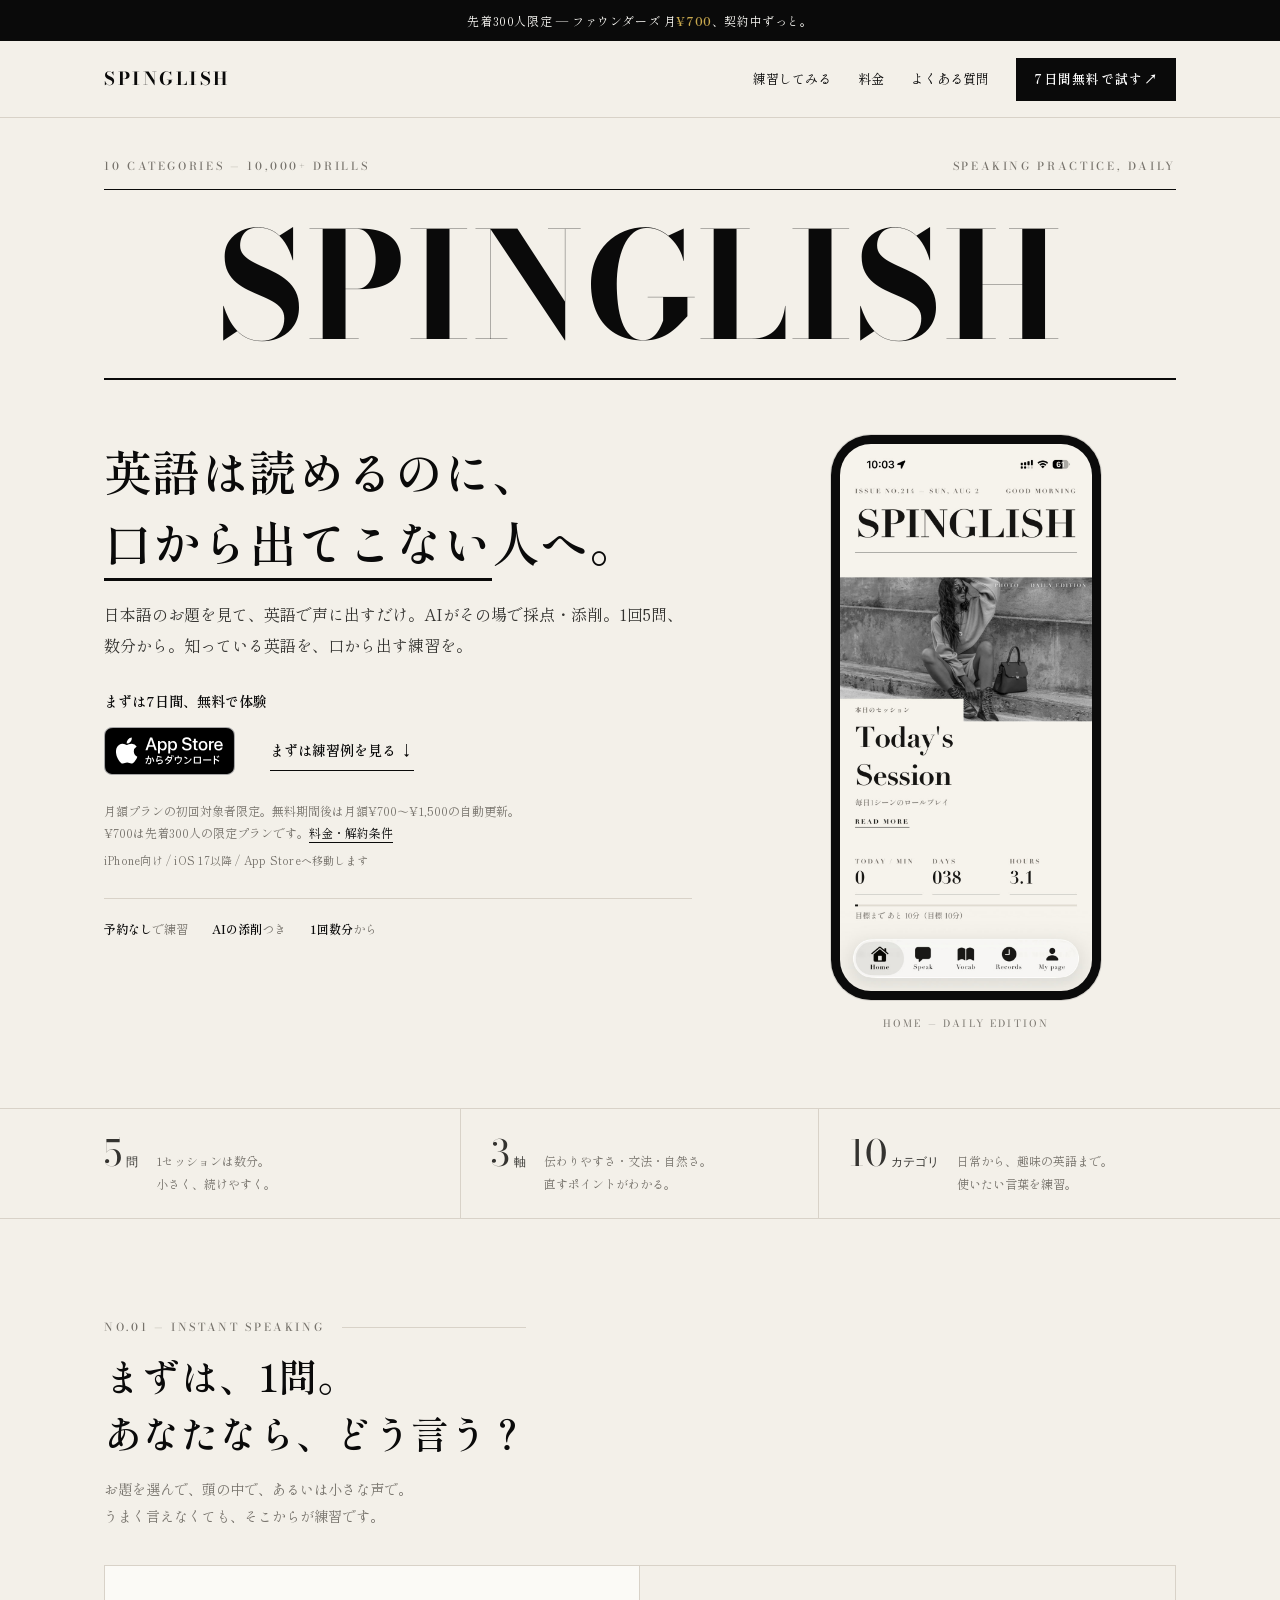
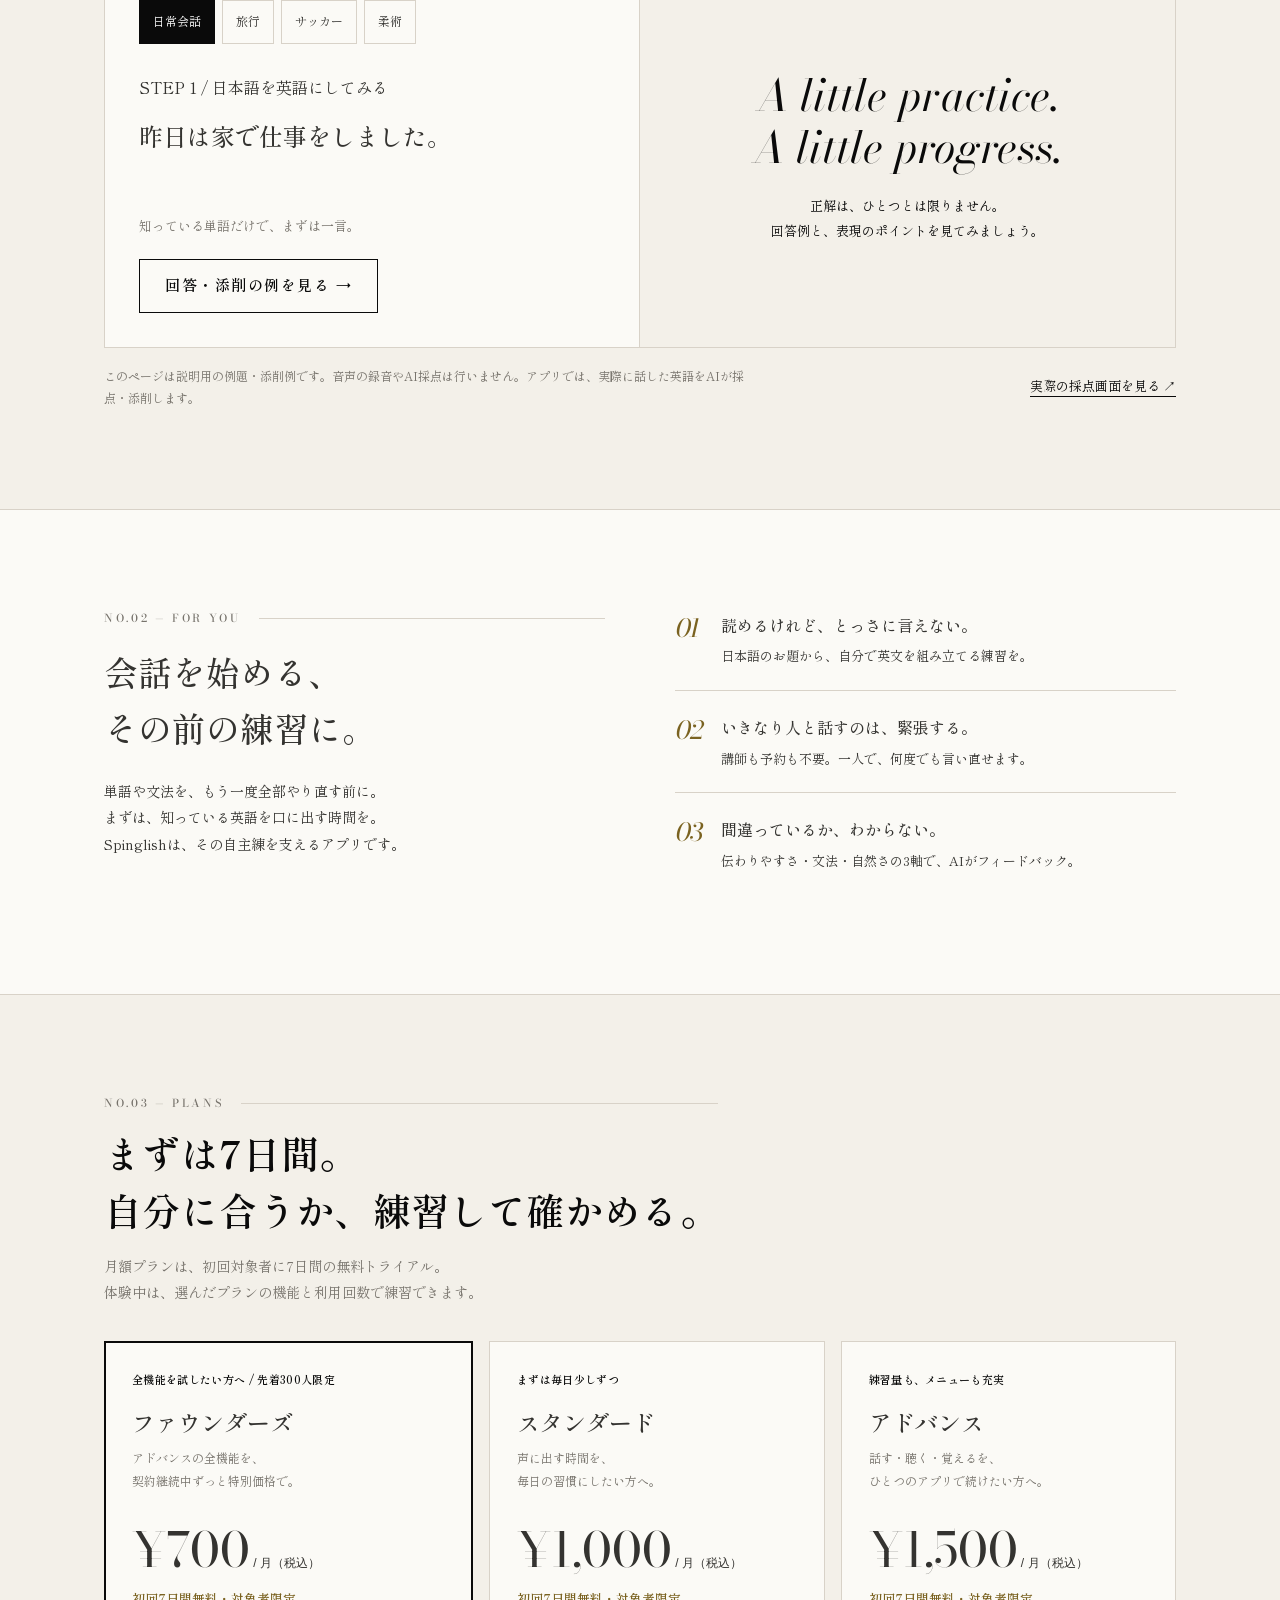
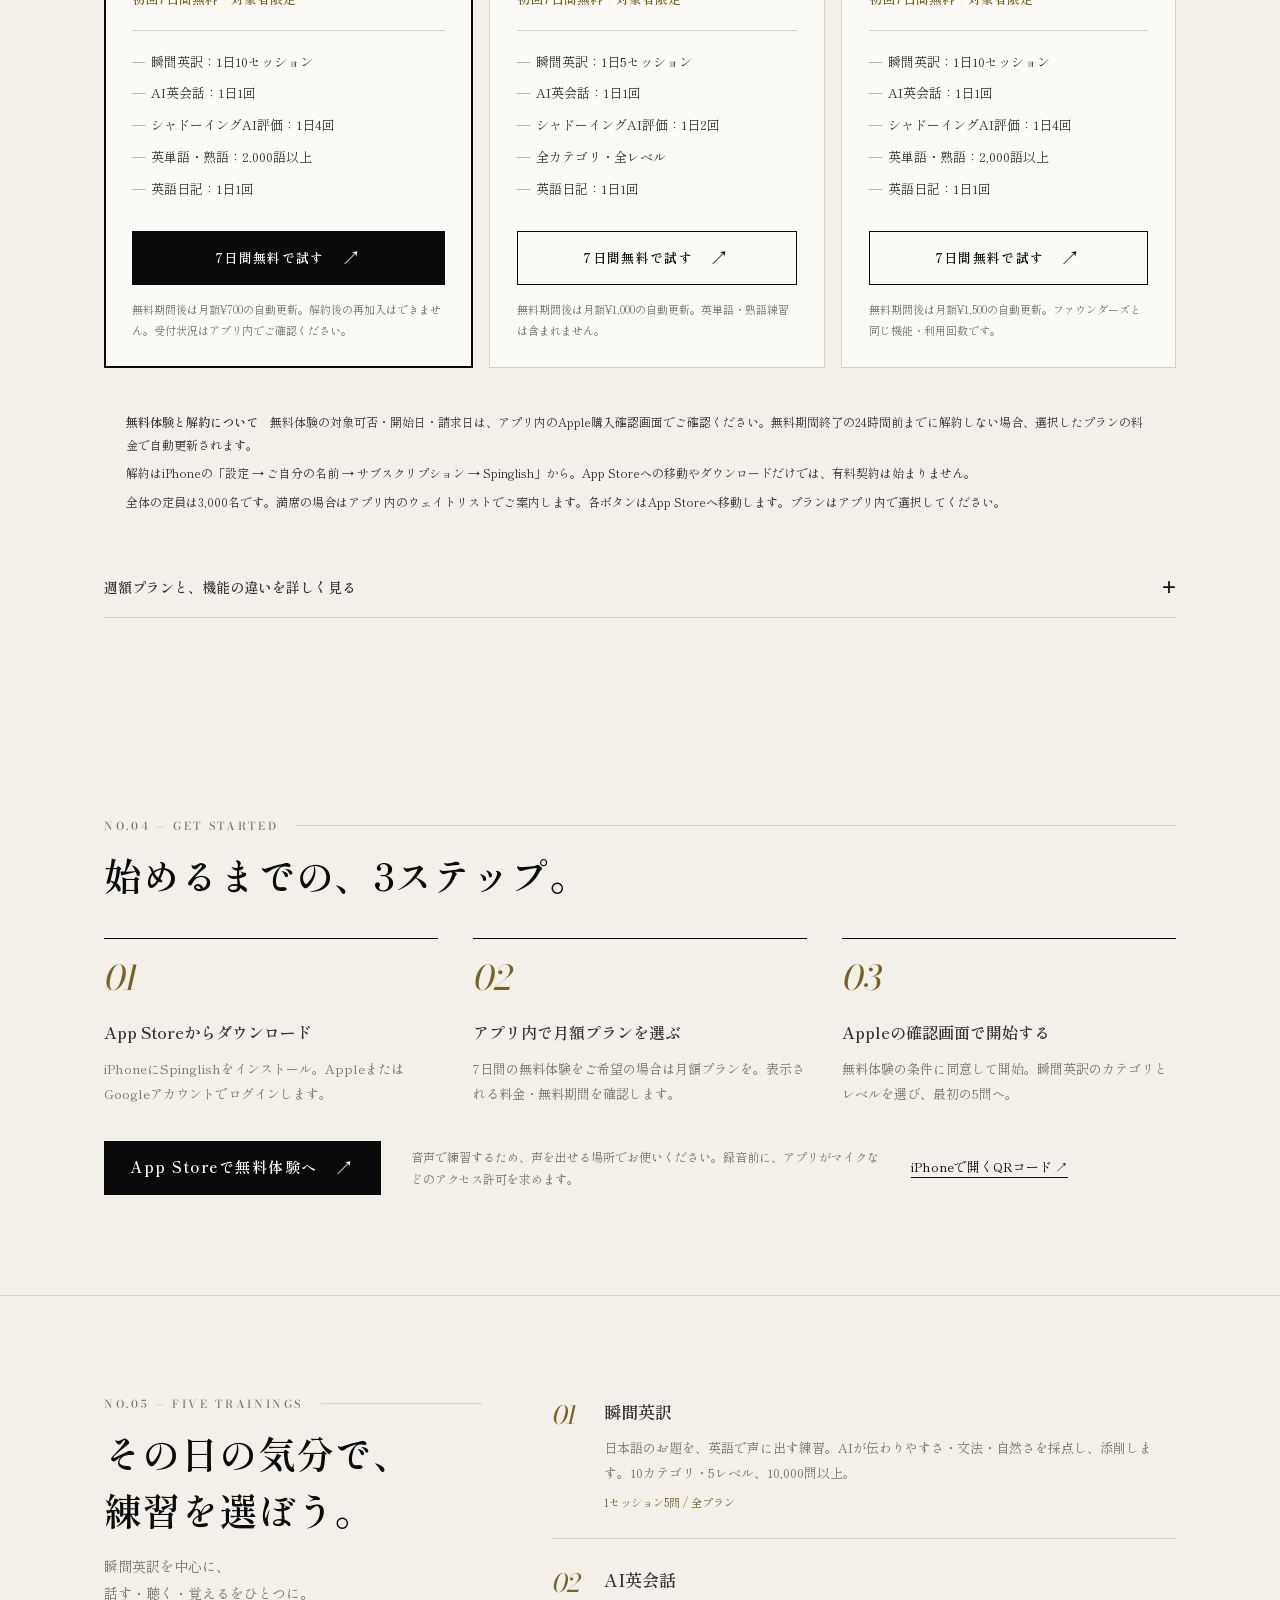
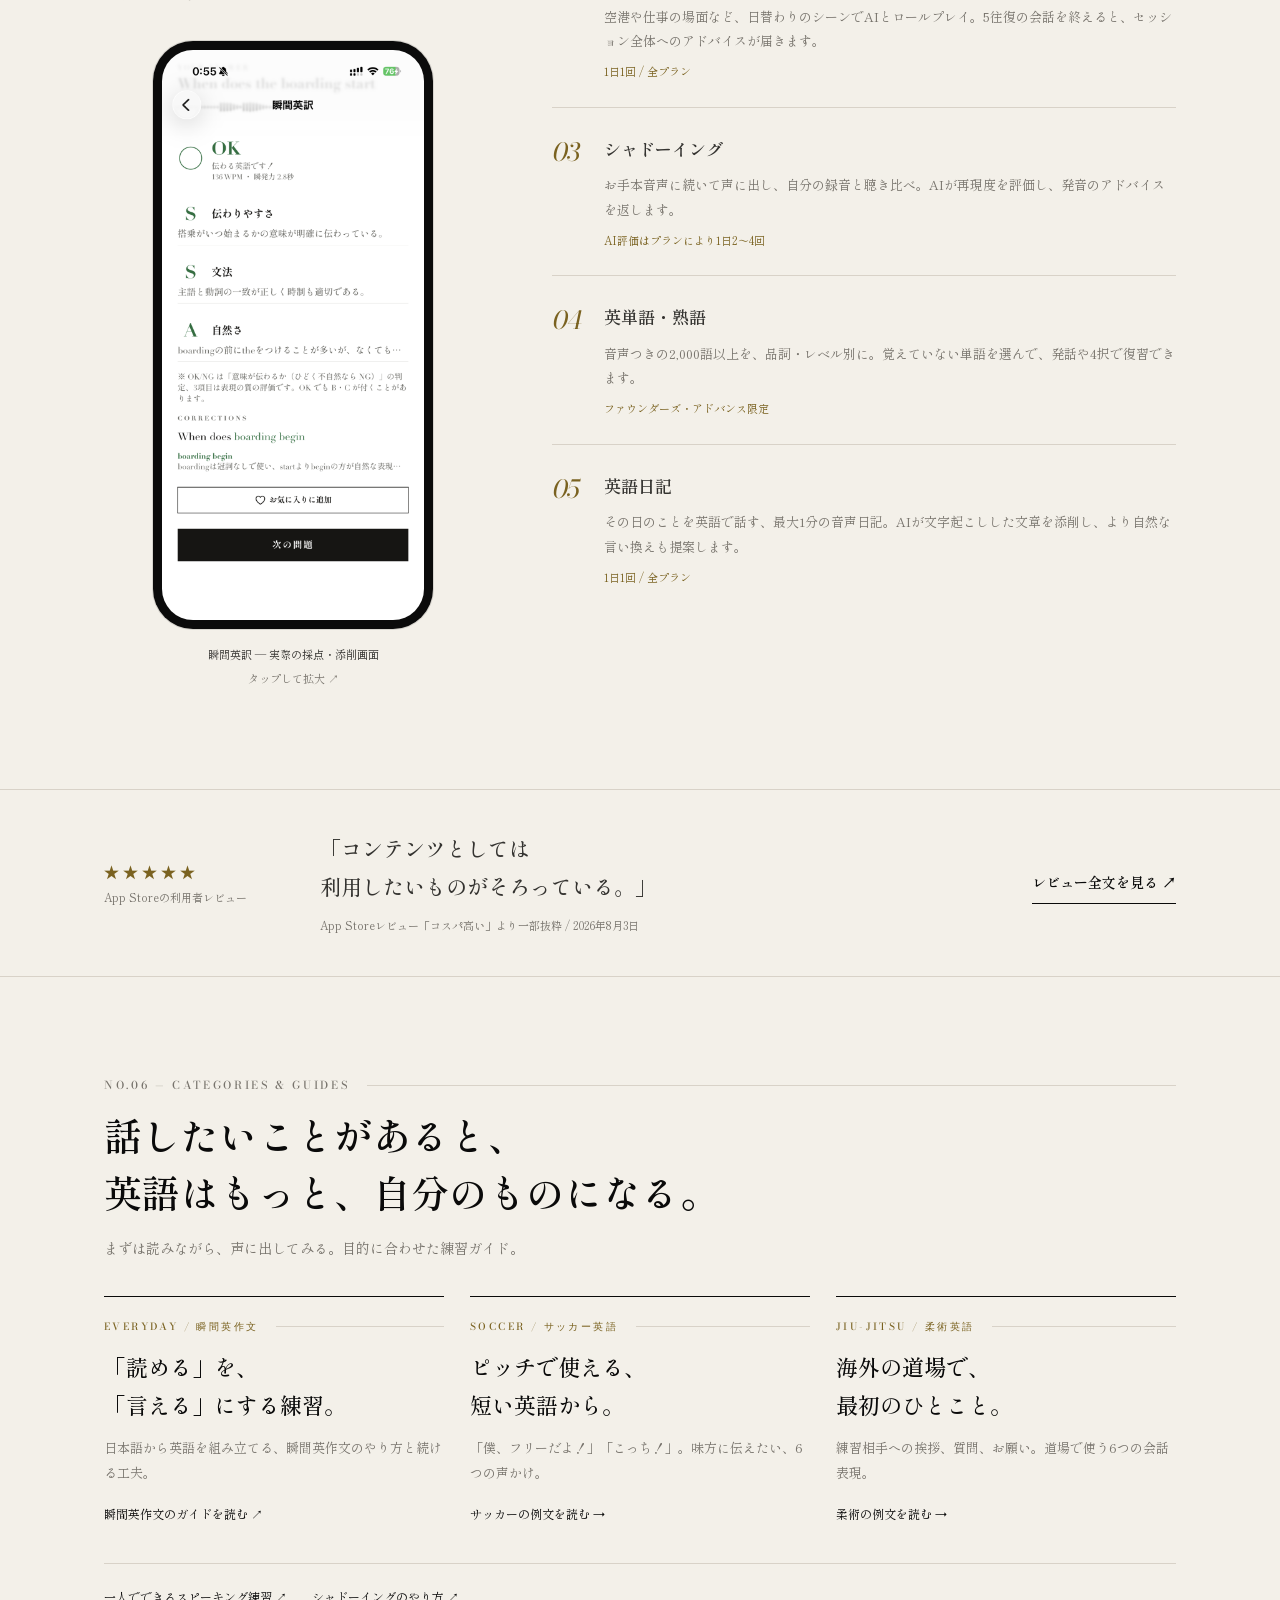
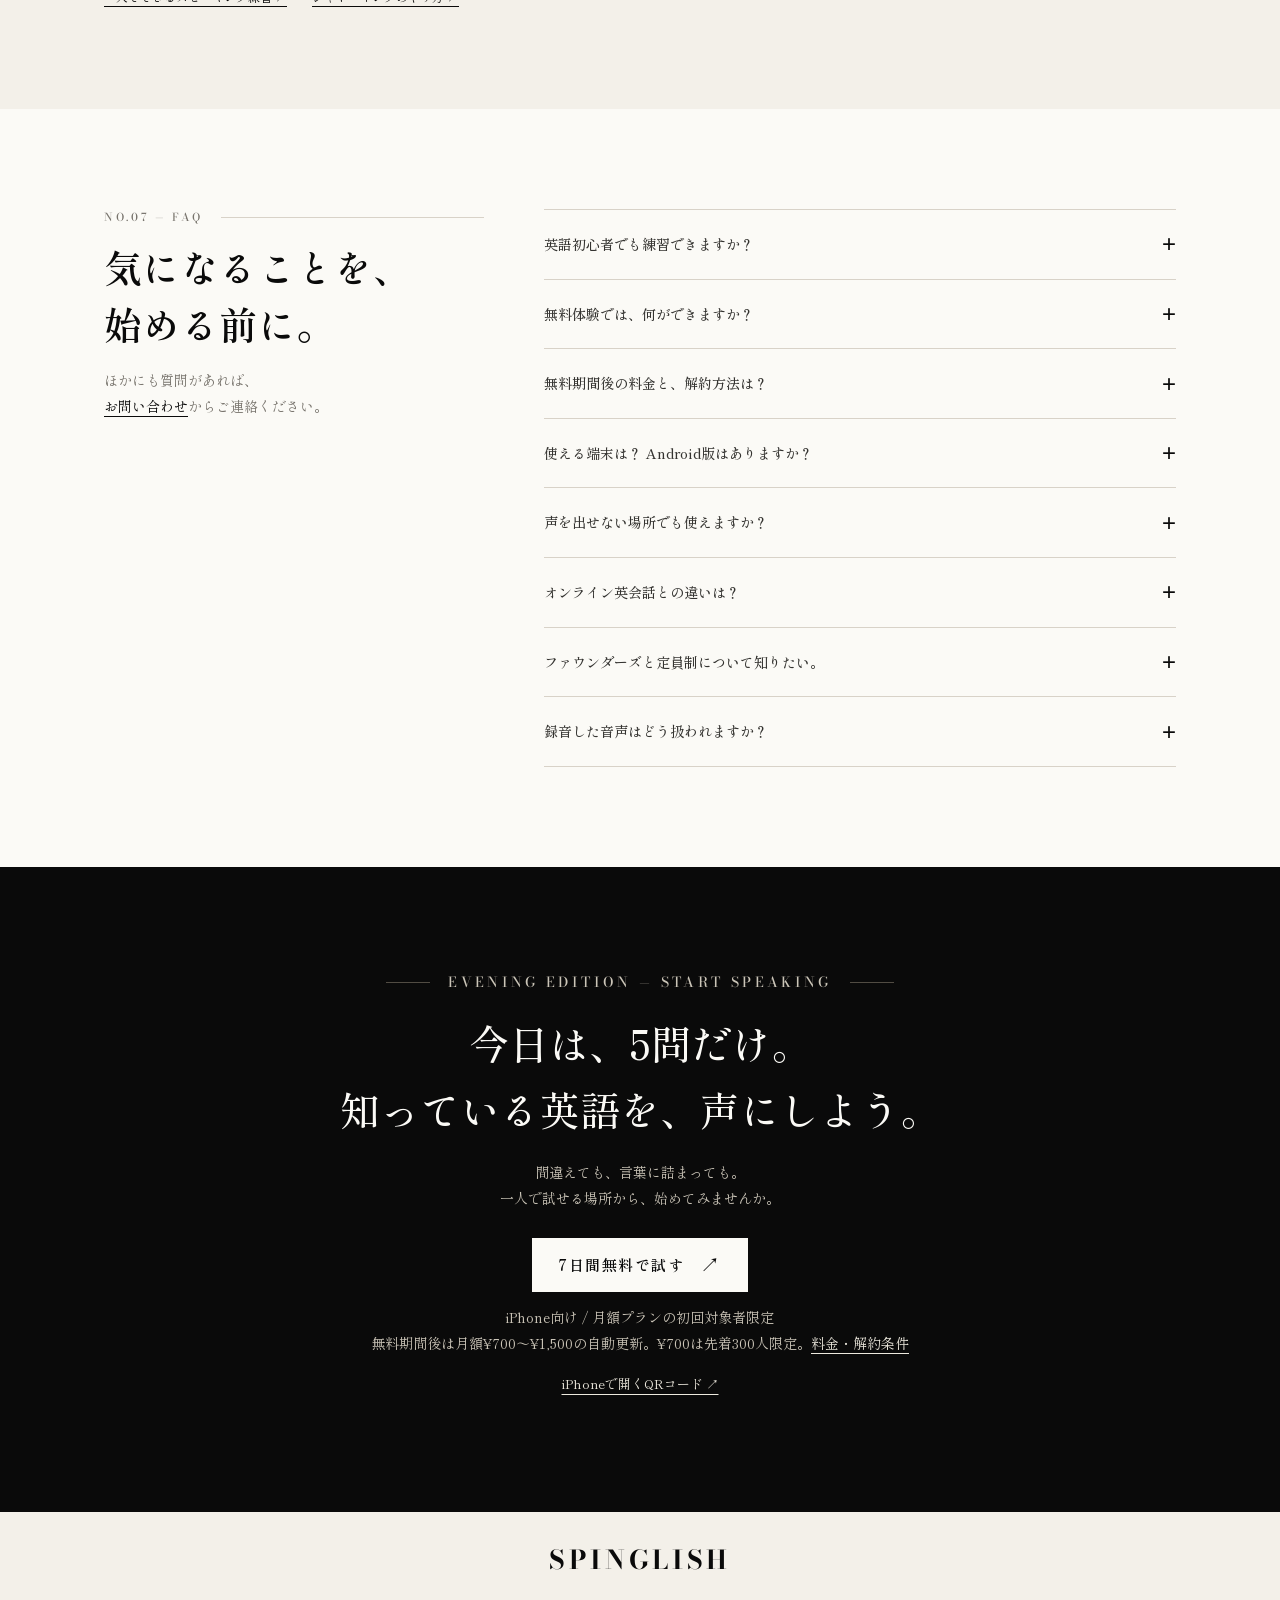
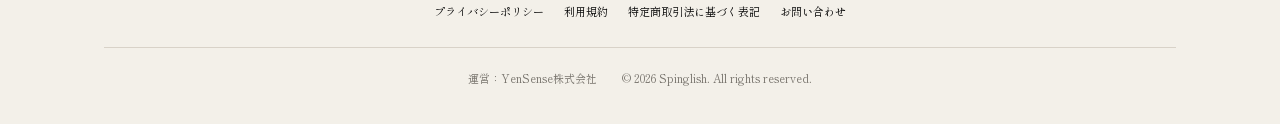
==== commit 57d47992: "Improve trial-focused LP while preserving editorial design" ====
--- a/index.html
+++ b/index.html
@@ -1,46 +1,72 @@
-<!DOCTYPE html>
+<!doctype html>
 <html lang="ja">
 <head>
-  <meta charset="UTF-8">
-  <meta name="viewport" content="width=device-width, initial-scale=1.0">
-  <title>Spinglish - AI英会話スピーキング練習アプリ｜瞬間英訳・シャドーイング</title>
-  <meta name="description" content="Spinglishは「知っている英語を、口から出す」ことに特化したiPhone向け英語学習アプリ。日常会話からサッカー・野球・金融・柔術・精神世界まで10カテゴリ・10,000問以上の瞬間英訳を、毎日数分のスキマ時間で。AI採点の品質と開発者の目が届く運営を守る、全体3,000名の定員制。月額¥700のファウンダーズプラン（300人限定・永続価格）あり。">
-  <meta name="keywords" content="英会話アプリ, スピーキング, 瞬間英訳, シャドーイング, AI英会話, 英語学習, iPhone, 英語日記, 英単語, サッカー英語, 野球英語, 金融英語, 柔術">
+  <meta charset="utf-8">
+  <meta name="viewport" content="width=device-width, initial-scale=1">
+  <title>Spinglish｜声で練習する瞬間英作文・AI英会話アプリ</title>
+  <meta name="description" content="英語は読めるのに、口から出てこない人へ。Spinglishは日本語のお題を英語で話し、AIの添削で練習するiPhone向けアプリ。1回5問・数分から。月額プランは対象者に初回7日間無料トライアル。料金・解約条件も確認できます。">
+  <meta name="robots" content="index,follow,max-snippet:-1,max-image-preview:large">
   <meta name="theme-color" content="#F3F0E9">
-  <meta name="robots" content="index,follow,max-snippet:-1,max-image-preview:large">
-  <meta name="author" content="鈴木 優">
   <meta name="msvalidate.01" content="B8DD83E01730666D4B5C8AA100F5AD84">
+  <meta name="author" content="YenSense株式会社">
+  <meta name="apple-itunes-app" content="app-id=6761403115">
+  <link rel="alternate" type="text/plain" href="https://spinglish.jp/llms.txt" title="llms.txt">
   <link rel="canonical" href="https://spinglish.jp/">
-  <link rel="alternate" type="text/plain" href="https://spinglish.jp/llms.txt" title="llms.txt (AI向け要約)">
-
-  <!-- Open Graph -->
+  <link rel="icon" type="image/png" href="assets/favicon.png">
   <meta property="og:type" content="website">
   <meta property="og:site_name" content="Spinglish">
+  <meta property="og:locale" content="ja_JP">
   <meta property="og:url" content="https://spinglish.jp/">
-  <meta property="og:title" content="Spinglish - AI英会話スピーキング練習アプリ">
-  <meta property="og:description" content="知っている英語を、口から出す。日常会話からサッカー・野球・金融・柔術・精神世界まで、10カテゴリ・10,000問以上の瞬間英訳が毎日数分で続けられるiPhoneアプリ。">
+  <meta property="og:title" content="英語は読めるのに、口から出てこないあなたへ。｜Spinglish">
+  <meta property="og:description" content="日本語のお題を、英語で声に出す。AIの添削で、言えなかった表現を練習。1回5問、数分から。">
   <meta property="og:image" content="https://spinglish.jp/og-image.png?v=2">
   <meta property="og:image:width" content="1200">
   <meta property="og:image:height" content="630">
-  <meta property="og:image:alt" content="Spinglish — 英語は読めるのに、口から出てこない人へ。日本語を見て英語で声に出すだけ、AIがその場で採点。">
-  <meta property="og:locale" content="ja_JP">
-
-  <!-- Twitter Card -->
   <meta name="twitter:card" content="summary_large_image">
-  <meta name="twitter:title" content="Spinglish - AI英会話スピーキング練習アプリ">
-  <meta name="twitter:description" content="知っている英語を、口から出す。毎日数分で続けられるiPhoneアプリ。">
+  <meta name="twitter:title" content="Spinglish｜声で練習する瞬間英作文・AI英会話アプリ">
+  <meta name="twitter:description" content="英語は読めるのに、口から出てこない人へ。AIの添削で練習する、1回5問の英語の自主練。">
   <meta name="twitter:image" content="https://spinglish.jp/og-image.png?v=2">
-
-  <!-- Apple Smart Banner -->
-  <meta name="apple-itunes-app" content="app-id=6761403115">
-
-  <link rel="icon" href="data:image/svg+xml,%3Csvg xmlns='http://www.w3.org/2000/svg' viewBox='0 0 64 64'%3E%3Crect width='64' height='64' fill='%23F3F0E9'/%3E%3Crect x='2' y='2' width='60' height='60' fill='none' stroke='%230A0A0A' stroke-width='2'/%3E%3Ctext x='32' y='45' font-family='Didot,Georgia,serif' font-weight='700' font-size='38' fill='%230A0A0A' text-anchor='middle'%3ES%3C/text%3E%3C/svg%3E">
-
-  <!-- Fonts: Didot系（Bodoni Moda）＋ しっぽり明朝（アプリと同じ書体系統） -->
+  <link rel="stylesheet" href="styles.css?v=20261002">
+  <script src="app.js?v=20261002" defer></script>
+  <script type="application/ld+json">
+  {
+    "@context": "https://schema.org",
+    "@graph": [
+      {
+        "@type": "Organization", "@id": "https://spinglish.jp/#organization",
+        "name": "YenSense株式会社", "url": "https://spinglish.jp/",
+        "brand": {"@type": "Brand", "name": "Spinglish"},
+        "contactPoint": {"@type": "ContactPoint", "contactType": "customer support", "url": "https://spinglish.jp/contact.html", "availableLanguage": "ja"}
+      },
+      {
+        "@type": "WebSite", "@id": "https://spinglish.jp/#website", "name": "Spinglish",
+        "url": "https://spinglish.jp/", "inLanguage": "ja", "publisher": {"@id": "https://spinglish.jp/#organization"}
+      },
+      {
+        "@type": "WebPage", "@id": "https://spinglish.jp/#webpage", "url": "https://spinglish.jp/",
+        "name": "Spinglish｜声で練習する瞬間英作文・AI英会話アプリ", "inLanguage": "ja",
+        "isPartOf": {"@id": "https://spinglish.jp/#website"}, "mainEntity": {"@id": "https://spinglish.jp/#app"}
+      },
+      {
+        "@type": "MobileApplication", "@id": "https://spinglish.jp/#app", "name": "Spinglish", "alternateName": "スピングリッシュ",
+        "description": "日本語のお題を英語で声に出し、AIの採点・添削で練習する英語学習アプリ。瞬間英訳、AIロールプレイ会話、シャドーイング、英単語・熟語、英語日記。iPhoneでの利用を想定し、瞬間英訳は1回5問・数分から。",
+        "url": "https://spinglish.jp/", "operatingSystem": "iOS 17.0以降", "applicationCategory": "EducationalApplication",
+        "downloadUrl": "https://apps.apple.com/jp/app/id6761403115", "inLanguage": "ja", "publisher": {"@id": "https://spinglish.jp/#organization"},
+        "featureList": ["瞬間英訳：10カテゴリ・5レベル・10,000問以上", "伝わりやすさ・文法・自然さのAI採点", "1日1回・5往復のAIロールプレイ会話", "シャドーイング", "英単語・熟語：2,000語以上（アドバンス・ファウンダーズ）", "英語日記"],
+        "offers": [
+          {"@type": "Offer", "name": "ファウンダーズ（月額）", "price": 700, "priceCurrency": "JPY", "description": "先着300人限定。契約継続中は月額700円。解約後の再加入不可。対象者は初回7日間無料。受付状況はアプリ内で確認。", "priceSpecification": {"@type": "UnitPriceSpecification", "price": 700, "priceCurrency": "JPY", "billingDuration": "P1M"}},
+          {"@type": "Offer", "name": "スタンダード（月額）", "price": 1000, "priceCurrency": "JPY", "description": "月額1,000円。対象者は初回7日間無料。自動更新。", "priceSpecification": {"@type": "UnitPriceSpecification", "price": 1000, "priceCurrency": "JPY", "billingDuration": "P1M"}},
+          {"@type": "Offer", "name": "アドバンス（月額）", "price": 1500, "priceCurrency": "JPY", "description": "月額1,500円。対象者は初回7日間無料。自動更新。", "priceSpecification": {"@type": "UnitPriceSpecification", "price": 1500, "priceCurrency": "JPY", "billingDuration": "P1M"}},
+          {"@type": "Offer", "name": "スタンダード（週額）", "price": 300, "priceCurrency": "JPY", "description": "週額300円。対象者は初回3日間無料。自動更新。", "priceSpecification": {"@type": "UnitPriceSpecification", "price": 300, "priceCurrency": "JPY", "billingDuration": "P1W"}},
+          {"@type": "Offer", "name": "アドバンス（週額）", "price": 400, "priceCurrency": "JPY", "description": "週額400円。対象者は初回3日間無料。自動更新。", "priceSpecification": {"@type": "UnitPriceSpecification", "price": 400, "priceCurrency": "JPY", "billingDuration": "P1W"}}
+        ]
+      }
+    ]
+  }
+  </script>
   <link rel="preconnect" href="https://fonts.googleapis.com">
   <link rel="preconnect" href="https://fonts.gstatic.com" crossorigin>
-  <link href="https://fonts.googleapis.com/css2?family=Bodoni+Moda:ital,opsz,wght@0,6..96,400;0,6..96,500;0,6..96,700;1,6..96,400&family=Shippori+Mincho:wght@400;500;600;700&display=swap" rel="stylesheet">
-
+  <link href="https://fonts.googleapis.com/css2?family=Bodoni+Moda:ital,opsz,wght@0,6..96,400;0,6..96,500;0,6..96,700;1,6..96,400&amp;family=Shippori+Mincho:wght@400;500;600;700&amp;display=swap" rel="stylesheet">
   <!-- Google tag (gtag.js) -->
   <script async src="https://www.googletagmanager.com/gtag/js?id=AW-18096982916"></script>
   <script>
@@ -71,1763 +97,203 @@
     return false;
   }
   </script>
-  <style>
-    /* ===== Editorial design tokens（アプリのStylish/Editorialと同系） ===== */
-    :root {
-      --paper: #F3F0E9;          /* primary background */
-      --paper-bright: #FBFAF6;   /* light sections / plates */
-      --ink: #0A0A0A;            /* headings & primary actions */
-      --graphite: #343330;       /* body text */
-      --muted: #77736C;          /* metadata / captions */
-      --hairline: #D8D2C8;       /* rules */
-      --fog: #E8E4DD;            /* subtle surfaces */
-      --gold: #7A6220;           /* brand accent (sparingly, AA on paper) */
-      --gold-bright: #C8A84E;    /* accent on ink-dark surfaces */
-      --ok: #2E6B47;             /* S/A grades */
-      --warn: #A9463C;           /* C/D grades */
-      --display: 'Didot', 'Bodoni Moda', 'Playfair Display', Georgia, 'Hiragino Mincho ProN', serif;
-      --mincho: 'Shippori Mincho', 'Hiragino Mincho ProN', 'Yu Mincho', 'YuMincho', serif;
-    }
-
-    * { margin: 0; padding: 0; box-sizing: border-box; }
-    html { scroll-behavior: smooth; }
-    body {
-      font-family: var(--mincho);
-      background: var(--paper);
-      color: var(--graphite);
-      line-height: 1.9;
-      -webkit-font-smoothing: antialiased;
-      text-rendering: optimizeLegibility;
-    }
-    a { color: var(--ink); text-decoration: none; }
-    a:hover { text-decoration: underline; text-underline-offset: 3px; }
-    img { max-width: 100%; display: block; }
-    ::selection { background: var(--ink); color: var(--paper-bright); }
-
-    /* Keyboard focus: visible ink ring on every interactive element */
-    a:focus-visible, button:focus-visible, .btn:focus-visible, .appstore:focus-visible, [tabindex]:focus-visible {
-      outline: 2px solid var(--ink);
-      outline-offset: 3px;
-    }
-    .skip-link { position: absolute; left: -9999px; top: 0; }
-    .skip-link:focus {
-      left: 16px; top: 16px; z-index: 200;
-      background: var(--paper-bright); color: var(--ink);
-      padding: 10px 16px; border: 1px solid var(--ink);
-    }
-    .faq-q:focus-visible { outline: 2px solid var(--ink); outline-offset: 2px; }
-
-    .wrap { max-width: 1120px; margin: 0 auto; padding-left: 24px; padding-right: 24px; }
-
-    /* ===== Metadata / eyebrow（誌面のクレジット風） ===== */
-    .meta-label {
-      font-family: var(--display);
-      font-size: 11px;
-      letter-spacing: 0.24em;
-      text-transform: uppercase;
-      color: var(--muted);
-      font-weight: 500;
-    }
-    .eyebrow {
-      display: flex;
-      align-items: center;
-      gap: 18px;
-      font-family: var(--display);
-      font-size: 11px;
-      letter-spacing: 0.24em;
-      text-transform: uppercase;
-      color: var(--muted);
-      font-weight: 500;
-      margin-bottom: 22px;
-    }
-    .eyebrow::after { content: ''; flex: 1; height: 1px; background: var(--hairline); }
-
-    h2.section-title {
-      font-family: var(--mincho);
-      font-size: clamp(26px, 3.4vw, 38px);
-      font-weight: 600;
-      color: var(--ink);
-      line-height: 1.5;
-      letter-spacing: 0.01em;
-      text-wrap: balance;
-    }
-    .sec-head { margin-bottom: 52px; max-width: 760px; }
-    .sec-head .lead { margin-top: 16px; font-size: 15px; color: var(--graphite); }
-
-    /* ===== Buttons（インクの矩形。角丸・影・グラデなし） ===== */
-    .btn {
-      display: inline-flex;
-      align-items: center;
-      justify-content: center;
-      gap: 8px;
-      font-family: var(--mincho);
-      font-weight: 600;
-      border-radius: 0;
-      letter-spacing: 0.12em;
-      transition: opacity 0.2s ease, background 0.2s ease, color 0.2s ease;
-      cursor: pointer;
-    }
-    .btn:hover { text-decoration: none; }
-    .btn-ink {
-      background: var(--ink);
-      color: var(--paper-bright);
-      padding: 17px 40px;
-      font-size: 14px;
-    }
-    .btn-ink:hover { opacity: 0.86; }
-    .btn-line {
-      background: transparent;
-      color: var(--ink);
-      border: 1px solid var(--ink);
-      padding: 16px 40px;
-      font-size: 14px;
-    }
-    .btn-line:hover { background: var(--ink); color: var(--paper-bright); }
-    .btn-paper {
-      background: var(--paper-bright);
-      color: var(--ink);
-      padding: 17px 44px;
-      font-size: 15px;
-    }
-    .btn-paper:hover { opacity: 0.9; }
-
-    .appstore { display: inline-block; transition: opacity 0.2s; }
-    .appstore img { height: 52px; width: auto; }
-    .appstore:hover { opacity: 0.85; text-decoration: none; }
-
-    /* ===== Device（誌面の切り抜きのように、影なしでフラットに） ===== */
-    .shot { position: relative; display: inline-block; }
-    .device {
-      position: relative;
-      width: 100%;
-      border-radius: 44px;
-      background: #0b0b0b;
-      padding: 10px;
-      box-shadow: 0 0 0 1px rgba(10,10,10,0.12);
-    }
-    .device img {
-      width: 100%;
-      height: auto;
-      aspect-ratio: 840 / 1826;   /* 端末スクショの縦横比を固定（縦伸び防止）*/
-      object-fit: cover;
-      border-radius: 34px;
-      display: block;
-    }
-    .fig-caption {
-      margin-top: 14px;
-      font-family: var(--display);
-      font-size: 10px;
-      letter-spacing: 0.22em;
-      text-transform: uppercase;
-      color: var(--muted);
-      text-align: center;
-    }
-
-    /* ===== Founders announcement banner ===== */
-    .founders-banner {
-      display: block;
-      width: 100%;
-      background: var(--ink);
-      color: var(--paper-bright);
-      text-align: center;
-      font-weight: 600;
-      font-size: 13.5px;
-      letter-spacing: 0.05em;
-      line-height: 1.5;
-      padding: 11px 16px;
-    }
-    .founders-banner strong { font-weight: 700; }
-    .founders-banner:hover { text-decoration: none; opacity: 0.92; }
-    .founders-banner .fb-price {
-      font-family: var(--display);
-      font-size: 17px;
-      font-weight: 700;
-      color: var(--gold-bright);
-      letter-spacing: 0.02em;
-    }
-    @media (max-width: 720px) {
-      .founders-banner { font-size: 12px; padding: 10px 12px; }
-      .founders-banner .fb-price { font-size: 15px; }
-    }
-
-    /* ===== Header ===== */
-    .site-header {
-      position: sticky;
-      top: 0; left: 0; right: 0;
-      z-index: 100;
-      display: flex;
-      align-items: center;
-      justify-content: space-between;
-      padding: 14px 24px;
-      background: rgba(243,240,233,0.88);
-      backdrop-filter: blur(12px);
-      -webkit-backdrop-filter: blur(12px);
-      border-bottom: 1px solid var(--hairline);
-    }
-    .header-logo {
-      font-family: var(--display);
-      font-size: 18px;
-      font-weight: 700;
-      letter-spacing: 0.14em;
-      color: var(--ink);
-      text-transform: uppercase;
-      transition: opacity 0.3s ease;
-    }
-    .site-header.at-top .header-logo { opacity: 0; }
-    .header-cta {
-      background: var(--ink);
-      color: var(--paper-bright);
-      font-family: var(--mincho);
-      font-size: 12px;
-      font-weight: 600;
-      letter-spacing: 0.08em;
-      padding: 10px 20px;
-      transition: opacity 0.2s;
-    }
-    .header-cta:hover { opacity: 0.86; text-decoration: none; }
-
-    /* ===== Hero（一面＝マストヘッド構成） ===== */
-    .hero { position: relative; padding: 44px 0 96px; }
-    .masthead { padding-top: 20px; }
-    .masthead-meta {
-      display: flex;
-      justify-content: space-between;
-      align-items: baseline;
-      gap: 16px;
-      padding-bottom: 14px;
-    }
-    .masthead-title {
-      font-family: var(--display);
-      font-size: clamp(52px, 11.5vw, 148px);
-      font-weight: 700;
-      letter-spacing: 0.015em;
-      line-height: 0.95;
-      color: var(--ink);
-      text-align: center;
-      border-top: 1px solid var(--ink);
-      border-bottom: 2px solid var(--ink);
-      padding: 26px 0 22px;
-      text-transform: uppercase;
-    }
-    .hero-grid {
-      display: grid;
-      grid-template-columns: 7fr 5fr;
-      align-items: center;
-      gap: 64px;
-      padding-top: 72px;
-    }
-    .hero h1 {
-      font-family: var(--mincho);
-      font-size: clamp(30px, 4.4vw, 48px);
-      font-weight: 600;
-      line-height: 1.48;
-      color: var(--ink);
-      letter-spacing: 0.01em;
-      margin-bottom: 26px;
-      text-wrap: balance;
-    }
-    .hero h1 .accent {
-      white-space: nowrap;
-      border-bottom: 3px solid var(--ink);
-      padding-bottom: 2px;
-    }
-    .hero-sub {
-      font-size: 16px;
-      color: var(--graphite);
-      line-height: 2.05;
-      margin-bottom: 22px;
-      max-width: 30em;
-    }
-    .hero-line {
-      font-size: 12.5px;
-      letter-spacing: 0.14em;
-      color: var(--muted);
-      margin-bottom: 40px;
-    }
-    .hero-stats {
-      display: grid;
-      grid-template-columns: repeat(3, 1fr);
-      gap: 28px;
-      margin-bottom: 44px;
-      max-width: 480px;
-    }
-    .stat { border-top: 1px solid var(--ink); padding-top: 12px; }
-    .stat-num {
-      font-family: var(--display);
-      font-size: clamp(26px, 2.8vw, 36px);
-      font-weight: 500;
-      color: var(--ink);
-      line-height: 1.1;
-      font-variant-numeric: tabular-nums;
-    }
-    .stat-num span { font-size: 13px; font-family: var(--mincho); color: var(--muted); font-weight: 500; margin-left: 2px; }
-    .stat-label {
-      margin-top: 8px;
-      font-family: var(--display);
-      font-size: 10px;
-      letter-spacing: 0.2em;
-      text-transform: uppercase;
-      color: var(--muted);
-    }
-    .stat-label-ja { font-family: var(--mincho); font-size: 11.5px; color: var(--muted); letter-spacing: 0.06em; margin-top: 3px; }
-    .hero-cta-row { display: flex; align-items: center; gap: 22px; flex-wrap: wrap; }
-    .hero-main-cta { font-size: 15px; padding: 18px 42px; }
-    .hero-cta-meta { font-size: 12.5px; color: var(--muted); line-height: 1.7; }
-    .hero-cta-meta strong { color: var(--ink); font-weight: 700; }
-    .hero-value-card {
-      margin-top: 22px;
-      max-width: 480px;
-      border: 1px solid var(--ink);
-      background: var(--paper-bright);
-      padding: 16px 20px 14px;
-    }
-    .hvc-main { font-size: 14.5px; line-height: 1.85; color: var(--ink); }
-    .hvc-market { color: var(--muted); text-decoration: line-through; text-decoration-color: rgba(10,10,10,0.4); }
-    .hvc-price { color: var(--gold); font-family: var(--display); font-size: 22px; font-weight: 700; }
-    .hvc-sub { margin-top: 6px; font-size: 12.5px; color: var(--muted); line-height: 1.7; }
-    .hvc-note { margin-top: 6px; font-size: 10px; color: var(--muted); opacity: 0.8; }
-    .plans-market-note { font-size: 10px; color: var(--muted); opacity: 0.8; }
-
-    /* ===== Mobile sticky CTA bar ===== */
-    .sticky-cta {
-      display: none;
-      position: fixed;
-      left: 0; right: 0; bottom: 0;
-      z-index: 90;
-      align-items: center;
-      justify-content: space-between;
-      gap: 12px;
-      padding: 10px 16px calc(10px + env(safe-area-inset-bottom));
-      background: rgba(251,250,246,0.96);
-      backdrop-filter: blur(8px);
-      -webkit-backdrop-filter: blur(8px);
-      border-top: 1px solid var(--hairline);
-      transform: translateY(110%);
-      transition: transform 0.3s ease;
-    }
-    .sticky-cta.visible { transform: translateY(0); }
-    .sticky-cta-text { font-size: 11.5px; color: var(--muted); line-height: 1.55; }
-    .sticky-cta-text strong { color: var(--gold); font-weight: 700; }
-    .sticky-cta .btn-ink { padding: 13px 24px; font-size: 13px; white-space: nowrap; flex-shrink: 0; }
-    @media (max-width: 720px) {
-      .sticky-cta { display: flex; }
-      body.has-sticky-cta { padding-bottom: 74px; }
-    }
-    .hero-visual { display: flex; flex-direction: column; align-items: center; margin-top: -46px; }
-    .hero-visual .shot { max-width: 300px; }
-
-    /* ===== Section base ===== */
-    section { position: relative; }
-    .band { background: var(--paper-bright); border-top: 1px solid var(--hairline); border-bottom: 1px solid var(--hairline); }
-    .pad { padding: 108px 0; }
-
-    /* ===== Split（非対称の見開き） ===== */
-    .split {
-      display: grid;
-      grid-template-columns: 7fr 5fr;
-      align-items: center;
-      gap: 72px;
-    }
-    .split.visual-left { grid-template-columns: 5fr 7fr; }
-    .split-visual { display: flex; flex-direction: column; align-items: center; }
-    .split-visual .shot { max-width: 296px; }
-    .split-text h2 { margin-bottom: 22px; }
-    .split-text .body { font-size: 15px; color: var(--graphite); line-height: 2.05; margin-bottom: 26px; }
-
-    /* ===== Index rows（誌面の目次風） ===== */
-    .index-list { border-top: 1px solid var(--ink); }
-    .index-row {
-      display: grid;
-      grid-template-columns: 56px 1fr;
-      gap: 20px;
-      padding: 24px 0 22px;
-      border-bottom: 1px solid var(--hairline);
-    }
-    .index-num {
-      font-family: var(--display);
-      font-size: 13px;
-      letter-spacing: 0.18em;
-      color: var(--muted);
-      padding-top: 7px;
-    }
-    .index-row h3 {
-      font-family: var(--mincho);
-      font-size: 19px;
-      font-weight: 700;
-      color: var(--ink);
-      margin-bottom: 7px;
-      letter-spacing: 0.02em;
-    }
-    .index-row p { font-size: 14px; color: var(--muted); line-height: 1.85; }
-
-    /* ===== Feature list（罫線のリスト） ===== */
-    .feat-list { list-style: none; border-top: 1px solid var(--hairline); }
-    .feat-list li {
-      display: flex;
-      gap: 14px;
-      padding: 13px 2px;
-      border-bottom: 1px solid var(--hairline);
-      font-size: 14.5px;
-      color: var(--graphite);
-      line-height: 1.8;
-    }
-    .feat-list li::before { content: '—'; color: var(--muted); flex-shrink: 0; }
-    .feat-list li b { color: var(--ink); font-weight: 700; }
-
-    /* ===== Grade strip（S/A/Bの評点） ===== */
-    .grade-strip {
-      display: grid;
-      grid-template-columns: repeat(3, 1fr);
-      gap: 24px;
-      margin-bottom: 28px;
-      max-width: 420px;
-    }
-    .grade { border-top: 1px solid var(--ink); padding-top: 10px; }
-    .grade .g {
-      font-family: var(--display);
-      font-size: 40px;
-      font-weight: 500;
-      line-height: 1;
-    }
-    .grade .l { font-size: 11.5px; color: var(--muted); margin-top: 8px; letter-spacing: 0.06em; }
-    .g-ok { color: var(--ok); }
-    .g-gold { color: var(--gold); }
-    .g-warn { color: var(--warn); }
-
-    /* ===== Shadowing（文字だけの見開き） ===== */
-    .quote-word {
-      font-family: var(--display);
-      font-style: italic;
-      font-weight: 400;
-      font-size: clamp(56px, 8vw, 104px);
-      line-height: 1;
-      color: var(--ink);
-      letter-spacing: 0.01em;
-    }
-    .quote-word-sub {
-      margin-top: 18px;
-      font-family: var(--display);
-      font-size: 11px;
-      letter-spacing: 0.24em;
-      text-transform: uppercase;
-      color: var(--muted);
-    }
-
-    /* ===== Categories ===== */
-    .ce-list { border-top: 1px solid var(--ink); }
-    .ce { padding: 18px 0 16px; border-bottom: 1px solid var(--hairline); }
-    .ce-tag {
-      display: inline-block;
-      font-family: var(--display);
-      font-size: 10px;
-      font-weight: 700;
-      letter-spacing: 0.2em;
-      text-transform: uppercase;
-      color: var(--gold);
-      margin-bottom: 8px;
-    }
-    .ce-ja { font-size: 15px; font-weight: 700; color: var(--ink); line-height: 1.75; margin: 0 0 4px; }
-    .ce-en { font-family: var(--display); font-style: italic; font-size: 15px; color: var(--graphite); line-height: 1.6; margin: 0; }
-    .cat-chip-row { display: flex; flex-wrap: wrap; gap: 10px; margin: 48px 0 18px; }
-    .cat-chip {
-      font-size: 13.5px;
-      font-weight: 600;
-      color: var(--ink);
-      background: transparent;
-      border: 1px solid var(--hairline);
-      padding: 10px 20px;
-    }
-    .cat-chip.new { border-color: var(--ink); }
-    .cat-chip.new::before {
-      content: "NEW";
-      font-family: var(--display);
-      font-size: 9px;
-      font-weight: 700;
-      letter-spacing: 0.16em;
-      color: var(--gold);
-      margin-right: 8px;
-      vertical-align: 2px;
-    }
-    .cat-note { font-size: 13px; color: var(--muted); }
-
-    /* ===== Design duo（ライト／ダークの2冊） ===== */
-    .duo { display: flex; gap: 26px; justify-content: center; align-items: flex-start; }
-    .duo .shot { max-width: 250px; flex: 1; }
-    .duo .shot:nth-child(2) { margin-top: 56px; }
-
-    /* ===== Plans ===== */
-    .plans-head { margin-bottom: 16px; }
-    .plans-intro { font-size: 14px; color: var(--graphite); }
-    .plans-flex { font-size: 13px; color: var(--muted); margin-bottom: 48px; }
-    .plans-grid {
-      display: grid;
-      grid-template-columns: repeat(3, 1fr);
-      gap: 22px;
-      align-items: stretch;
-    }
-    .plan {
-      background: var(--paper-bright);
-      border: 1px solid var(--hairline);
-      padding: 38px 30px 30px;
-      display: flex; flex-direction: column;
-      position: relative;
-    }
-    .plan.founders { border: 2px solid var(--ink); }
-    .plan-tag {
-      position: absolute; top: -13px; left: 26px;
-      background: var(--ink); color: var(--paper-bright);
-      font-family: var(--display);
-      font-size: 10px; font-weight: 700; letter-spacing: 0.18em;
-      text-transform: uppercase;
-      padding: 6px 14px;
-    }
-    .plan-tag.popular {
-      left: auto; right: 26px;
-      background: var(--paper-bright); color: var(--ink);
-      border: 1px solid var(--ink);
-      letter-spacing: 0.1em;
-    }
-    .plan-name { font-family: var(--mincho); font-size: 21px; font-weight: 700; color: var(--ink); margin-bottom: 8px; }
-    .plan-who { font-size: 13px; color: var(--muted); line-height: 1.7; margin-bottom: 20px; min-height: 2.6em; }
-    .plan-price { font-family: var(--display); font-size: 40px; font-weight: 500; color: var(--ink); line-height: 1; font-variant-numeric: tabular-nums; }
-    .plan-price span { font-size: 13px; color: var(--muted); font-family: var(--mincho); font-weight: 400; letter-spacing: 0.04em; }
-    .plan-subprice { font-size: 13px; color: var(--muted); margin-top: 8px; }
-    .plan-perpetual { font-size: 12.5px; color: var(--gold); font-weight: 700; margin-top: 12px; }
-    .plan-trial { font-size: 12.5px; color: var(--gold); font-weight: 700; margin-top: 10px; }
-    .plan-feats { list-style: none; margin: 24px 0; border-top: 1px solid var(--hairline); }
-    .plan-feats li {
-      font-size: 13.5px; color: var(--graphite);
-      display: flex; gap: 10px; line-height: 1.7;
-      padding: 9px 0;
-      border-bottom: 1px solid var(--fog);
-    }
-    .plan-feats li::before { content: '—'; color: var(--muted); flex-shrink: 0; }
-    .plan-cta { margin-top: auto; width: 100%; }
-    .plan-note { font-size: 11.5px; color: var(--muted); margin-top: 14px; text-align: center; line-height: 1.6; }
-
-    /* ===== For you ===== */
-    .target-grid {
-      display: grid;
-      grid-template-columns: repeat(2, 1fr);
-      column-gap: 56px;
-      border-top: 1px solid var(--ink);
-    }
-    .target-item {
-      border-bottom: 1px solid var(--hairline);
-      padding: 19px 4px;
-      font-size: 14.5px;
-      color: var(--ink);
-      display: flex; align-items: baseline; gap: 14px;
-      line-height: 1.8;
-    }
-    .target-item::before { content: '✓'; color: var(--ink); font-weight: 700; flex-shrink: 0; }
-
-    /* ===== Comparison ===== */
-    .compare-wrap { max-width: 820px; }
-    .compare-table { width: 100%; border-collapse: collapse; font-size: 14.5px; margin-top: 8px; }
-    .compare-table th {
-      text-align: left; padding: 16px 18px; font-weight: 700;
-      border-bottom: 2px solid var(--ink); color: var(--ink);
-      font-family: var(--mincho);
-    }
-    .compare-table th:first-child { color: var(--muted); font-weight: 400; }
-    .compare-table th.hl { color: var(--ink); }
-    .compare-table td { padding: 15px 18px; border-bottom: 1px solid var(--hairline); color: var(--graphite); }
-    .compare-table td.hl { color: var(--ink); font-weight: 600; }
-    .compare-table tr td:first-child { color: var(--muted); }
-    .compare-footer { margin-top: 32px; font-size: 14px; color: var(--muted); line-height: 2; }
-    .compare-cards { display: none; }
-
-    /* ===== Retention ===== */
-    .retention { display: grid; grid-template-columns: 7fr 5fr; align-items: center; gap: 72px; }
-    .retention p { font-size: 15px; color: var(--graphite); line-height: 2.05; margin-top: 8px; }
-    .ret-stats { display: flex; flex-direction: column; gap: 34px; }
-    .ret-stats .stat-num { font-size: clamp(30px, 3.2vw, 42px); }
-
-    /* ===== FAQ ===== */
-    .faq-wrap { max-width: 760px; }
-    .faq-item { border-bottom: 1px solid var(--hairline); }
-    .faq-q {
-      display: flex; justify-content: space-between; align-items: center; gap: 16px;
-      width: 100%; text-align: left;
-      background: transparent; border: 0; appearance: none; -webkit-appearance: none;
-      padding: 22px 0; cursor: pointer;
-      font-family: var(--mincho); font-size: 15.5px; font-weight: 700; color: var(--ink);
-      line-height: 1.7;
-    }
-    .faq-q::after {
-      content: '+';
-      font-family: var(--display);
-      font-size: 22px; color: var(--muted); flex-shrink: 0;
-      transition: transform 0.25s ease; line-height: 1;
-    }
-    .faq-item.open .faq-q::after { transform: rotate(45deg); }
-    .faq-a { font-size: 14px; color: var(--graphite); line-height: 1.95; padding-bottom: 22px; display: none; }
-    .faq-item.open .faq-a { display: block; }
-
-    /* ===== Closing（夜版の紙面） ===== */
-    .closing {
-      background: var(--ink);
-      color: #EDE9DE;
-      padding: 120px 24px 110px;
-    }
-    .closing-inner { max-width: 680px; margin: 0 auto; text-align: center; }
-    .closing .closing-eyebrow {
-      display: flex;
-      align-items: center;
-      justify-content: center;
-      gap: 18px;
-      font-family: var(--display);
-      font-size: 11px;
-      letter-spacing: 0.26em;
-      text-transform: uppercase;
-      color: rgba(237,233,222,0.6);
-      margin-bottom: 30px;
-    }
-    .closing .closing-eyebrow::before,
-    .closing .closing-eyebrow::after { content: ''; width: 44px; height: 1px; background: rgba(237,233,222,0.3); }
-    .closing h2 {
-      font-family: var(--mincho); font-size: clamp(26px, 3.4vw, 36px); font-weight: 600;
-      color: #FBFAF6; line-height: 1.62; margin-bottom: 26px; text-wrap: balance;
-    }
-    .closing p { font-size: 15px; color: #CBC5B8; line-height: 2.15; margin-bottom: 42px; }
-    .closing-note { margin-top: 20px; font-size: 12.5px; color: #918A7C; }
-
-    /* ===== Footer ===== */
-    .footer { text-align: center; padding: 56px 24px; border-top: 1px solid var(--hairline); }
-    .footer-logo {
-      font-family: var(--display); font-weight: 700; font-size: 17px;
-      letter-spacing: 0.18em; text-transform: uppercase;
-      color: var(--ink); margin-bottom: 22px;
-    }
-    .footer-links { display: flex; justify-content: center; gap: 28px; flex-wrap: wrap; margin-bottom: 22px; }
-    .footer-links a { font-size: 13px; color: var(--muted); }
-    .footer-links a:hover { color: var(--ink); }
-    .footer-copy { font-size: 12px; color: var(--muted); }
-
-    /* ===== Reveal animation（抑制的に） ===== */
-    .reveal { opacity: 0; transform: translateY(14px); transition: opacity 0.6s ease-out, transform 0.6s ease-out; }
-    .reveal.in { opacity: 1; transform: none; }
-    @media (prefers-reduced-motion: reduce) {
-      html { scroll-behavior: auto; }
-      .reveal { opacity: 1; transform: none; transition: none; }
-      .header-logo { transition: none; }
-      .sticky-cta { transition: none; }
-    }
-
-    /* ===== Responsive ===== */
-    @media (max-width: 960px) {
-      .split, .split.visual-left { grid-template-columns: 1fr; gap: 48px; }
-      .split-visual { order: -1; }
-      .plans-grid { grid-template-columns: 1fr; max-width: 460px; }
-      .retention { grid-template-columns: 1fr; gap: 44px; }
-      .ret-stats { flex-direction: row; gap: 28px; }
-      .ret-stats .stat { flex: 1; }
-    }
-    @media (max-width: 768px) {
-      .hero { padding: 36px 0 64px; }
-      .hero-grid { grid-template-columns: 1fr; gap: 52px; padding-top: 48px; }
-      .hero-visual { order: -1; margin-top: 0; }
-      .hero-visual .shot { max-width: 246px; }
-      .masthead-meta { justify-content: center; }
-      .masthead-meta .meta-right { display: none; }
-      h2.section-title { font-size: 24px; }
-      .pad { padding: 76px 0; }
-      .sec-head { margin-bottom: 40px; }
-      .split-visual .shot { max-width: 240px; }
-      .duo .shot { max-width: 41vw; }
-      .duo .shot:nth-child(2) { margin-top: 32px; }
-      .target-grid { grid-template-columns: 1fr; }
-      .compare-table { display: none; }
-      .compare-cards { display: block; }
-      .hero-stats { gap: 18px; }
-      .grade-strip { gap: 16px; }
-    }
-    @media (max-width: 400px) {
-      .stat-num { font-size: 24px; }
-      .hero-cta-row { flex-direction: column; align-items: flex-start; gap: 14px; }
-    }
-    @media (max-width: 360px) {
-      .site-header { padding: 12px 16px; }
-      .header-logo { font-size: 15px; }
-      .header-cta { white-space: nowrap; font-size: 11px; padding: 9px 14px; }
-    }
-
-    /* Mobile comparison cards */
-    .cc-item { background: var(--paper-bright); border: 1px solid var(--hairline); padding: 16px 18px; margin-bottom: 10px; }
-    .cc-label {
-      font-family: var(--display);
-      font-size: 10px; letter-spacing: 0.18em; text-transform: uppercase;
-      color: var(--muted); margin-bottom: 10px;
-    }
-    .cc-row { display: flex; gap: 16px; }
-    .cc-col { flex: 1; font-size: 13px; line-height: 1.65; }
-    .cc-col strong { display: block; font-size: 11px; margin-bottom: 3px; letter-spacing: 0.04em; }
-    .cc-col.us strong { color: var(--ink); }
-    .cc-col.us span { color: var(--ink); font-weight: 600; }
-    .cc-col.them strong { color: var(--muted); }
-    .cc-col.them span { color: var(--muted); }
-  </style>
-  <!-- JS無効・IntersectionObserver不発時でも本文が消えないようにするフォールバック -->
-  <noscript><style>.reveal{opacity:1 !important;transform:none !important}</style></noscript>
-
-  <!-- ===== JSON-LD Structured Data (AIO / Rich Results) ===== -->
-  <script type="application/ld+json">
-  {
-    "@context": "https://schema.org",
-    "@graph": [
-      {
-        "@type": "MobileApplication",
-        "@id": "https://spinglish.jp/#app",
-        "name": "Spinglish",
-        "alternateName": "スピングリッシュ",
-        "description": "知っている英語を口から出す練習に特化したiPhone向け英語学習アプリ。日常会話からサッカー・野球・金融・柔術・精神世界まで10カテゴリ・10,000問以上の瞬間英訳と、AIとの英会話ロールプレイ（本日のセッション）・シャドーイング・英単語・英語日記を毎日数分のスキマ時間で続けられる。全体3,000名の定員制。",
-        "applicationCategory": "EducationalApplication",
-        "applicationSubCategory": "LanguageLearning",
-        "operatingSystem": "iOS 17.0+",
-        "url": "https://spinglish.jp/",
-        "downloadUrl": "https://apps.apple.com/app/spinglish/id6761403115",
-        "installUrl": "https://apps.apple.com/app/spinglish/id6761403115",
-        "image": "https://spinglish.jp/og-image.png",
-        "inLanguage": "ja",
-        "availableOnDevice": "iPhone",
-        "dateModified": "2026-08-13",
-        "softwareVersion": "1.3.3",
-        "author": { "@id": "https://spinglish.jp/#org" },
-        "creator": { "@id": "https://spinglish.jp/#org" },
-        "keywords": "英会話アプリ, スピーキング, 瞬間英訳, 瞬間英作文, シャドーイング, AI英会話, 英語学習, 英語日記, 英単語, 発音練習",
-        "screenshot": [
-          "https://spinglish.jp/img/app/home.jpg",
-          "https://spinglish.jp/img/app/speak.jpg",
-          "https://spinglish.jp/img/app/score.png",
-          "https://spinglish.jp/img/app/vocab.jpg",
-          "https://spinglish.jp/img/app/categories.jpg"
-        ],
-        "featureList": [
-          "瞬間英訳（日本語を英語で即座にスピーキング。10カテゴリ・10,000問以上）",
-          "専門カテゴリ（サッカー・野球・金融・柔術・精神世界）",
-          "シャドーイング（お手本音声を真似て発音練習）",
-          "英単語・熟語練習（品詞・レベル別に2,000語以上、ネイティブ音声つき）",
-          "英語日記（その日の出来事を英語で話して記録）",
-          "覚えていない単語の復習出題（発話・4択）",
-          "海外ファッション誌風の「Editorial」デザインをはじめ、全10種類のデザイン切替"
-        ],
-        "offers": {
-          "@type": "AggregateOffer",
-          "lowPrice": "300",
-          "highPrice": "1500",
-          "priceCurrency": "JPY",
-          "offerCount": 5,
-          "url": "https://apps.apple.com/app/spinglish/id6761403115",
-          "offers": [
-            {
-              "@type": "Offer",
-              "name": "ファウンダーズ",
-              "description": "最初の300人限定・永続価格プラン。アドバンスと同じ全機能を月額¥700でずっと利用できる。",
-              "price": "700",
-              "priceCurrency": "JPY",
-              "category": "subscription",
-              "availability": "https://schema.org/InStock",
-              "url": "https://apps.apple.com/app/spinglish/id6761403115",
-              "eligibleCustomerType": "First300Users"
-            },
-            {
-              "@type": "Offer",
-              "name": "スタンダード（月額）",
-              "price": "1000",
-              "priceCurrency": "JPY",
-              "category": "subscription",
-              "availability": "https://schema.org/InStock",
-              "url": "https://apps.apple.com/app/spinglish/id6761403115"
-            },
-            {
-              "@type": "Offer",
-              "name": "スタンダード（週額）",
-              "price": "300",
-              "priceCurrency": "JPY",
-              "category": "subscription",
-              "availability": "https://schema.org/InStock",
-              "url": "https://apps.apple.com/app/spinglish/id6761403115"
-            },
-            {
-              "@type": "Offer",
-              "name": "アドバンス（月額）",
-              "price": "1500",
-              "priceCurrency": "JPY",
-              "category": "subscription",
-              "availability": "https://schema.org/InStock",
-              "url": "https://apps.apple.com/app/spinglish/id6761403115"
-            },
-            {
-              "@type": "Offer",
-              "name": "アドバンス（週額）",
-              "price": "400",
-              "priceCurrency": "JPY",
-              "category": "subscription",
-              "availability": "https://schema.org/InStock",
-              "url": "https://apps.apple.com/app/spinglish/id6761403115"
-            }
-          ]
-        },
-        "publisher": { "@id": "https://spinglish.jp/#org" }
-      },
-      {
-        "@type": "Organization",
-        "@id": "https://spinglish.jp/#org",
-        "name": "Spinglish",
-        "description": "「知っている英語を、口から出す」ことに特化したiPhone向け英語スピーキング練習アプリ Spinglish の運営者。",
-        "url": "https://spinglish.jp/",
-        "email": "spinglish.app@gmail.com",
-        "logo": {
-          "@type": "ImageObject",
-          "url": "https://spinglish.jp/img/logo.png",
-          "width": 512,
-          "height": 512
-        },
-        "founder": { "@type": "Person", "name": "鈴木 優" },
-        "contactPoint": {
-          "@type": "ContactPoint",
-          "contactType": "customer support",
-          "email": "spinglish.app@gmail.com",
-          "availableLanguage": ["ja"]
-        },
-        "sameAs": ["https://apps.apple.com/app/spinglish/id6761403115"]
-      },
-      {
-        "@type": "WebSite",
-        "@id": "https://spinglish.jp/#site",
-        "url": "https://spinglish.jp/",
-        "name": "Spinglish",
-        "description": "知っている英語を口から出す練習に特化したiPhone向け英語学習アプリ Spinglish の公式サイト。瞬間英訳・シャドーイング・英単語・英語日記を毎日数分のスキマ時間で。",
-        "inLanguage": "ja",
-        "dateModified": "2026-08-06",
-        "about": { "@id": "https://spinglish.jp/#app" },
-        "publisher": { "@id": "https://spinglish.jp/#org" }
-      },
-      {
-        "@type": "WebPage",
-        "@id": "https://spinglish.jp/#webpage",
-        "url": "https://spinglish.jp/",
-        "name": "Spinglish - AI英会話スピーキング練習アプリ｜瞬間英訳・シャドーイング",
-        "description": "知っている英語を口から出す練習に特化したiPhone向け英語学習アプリ。日常会話からサッカー・野球・金融・柔術・精神世界まで10カテゴリ・10,000問以上の瞬間英訳を毎日数分のスキマ時間で。",
-        "inLanguage": "ja",
-        "isPartOf": { "@id": "https://spinglish.jp/#site" },
-        "about": { "@id": "https://spinglish.jp/#app" },
-        "primaryImageOfPage": "https://spinglish.jp/og-image.png",
-        "lastReviewed": "2026-08-06",
-        "dateModified": "2026-08-06",
-        "speakable": {
-          "@type": "SpeakableSpecification",
-          "cssSelector": [".hero-text h1", ".hero-sub"]
-        }
-      },
-      {
-        "@type": "HowTo",
-        "@id": "https://spinglish.jp/#howto",
-        "name": "Spinglishで一人で英語スピーキングを練習する方法",
-        "description": "講師や相手を必要とせず、一人・スキマ時間で英語を口から出す練習をする手順。",
-        "inLanguage": "ja",
-        "totalTime": "PT5M",
-        "tool": { "@type": "HowToTool", "name": "Spinglish（iPhoneアプリ）" },
-        "step": [
-          {
-            "@type": "HowToStep",
-            "position": 1,
-            "name": "日本語のお題を見る",
-            "text": "10カテゴリ・全10,000問以上から、日常会話やビジネス、サッカー・野球など練習したいテーマとレベル（超初級〜ネイティブ級）を選び、日本語のお題を表示します。"
-          },
-          {
-            "@type": "HowToStep",
-            "position": 2,
-            "name": "英語で声に出す",
-            "text": "お題をその場で英語にして、タイピングせず声に出します（瞬間英訳／瞬間英作文）。1セッションは5問・数分で終わります。"
-          },
-          {
-            "@type": "HowToStep",
-            "position": 3,
-            "name": "AIの採点と添削を受ける",
-            "text": "話した英語をAIが「伝わりやすさ・文法・自然さ」の3軸でS〜Dの5段階採点し、その場で添削と、より自然なネイティブ表現の言い換えを返します。"
-          },
-          {
-            "@type": "HowToStep",
-            "position": 4,
-            "name": "間違いを復習する",
-            "text": "うまく言えなかった表現や覚えていない単語を復習出題で反復し、シャドーイングや英語日記も組み合わせて定着させます。"
-          }
-        ]
-      },
-      {
-        "@type": "FAQPage",
-        "@id": "https://spinglish.jp/#faq",
-        "mainEntity": [
-          {
-            "@type": "Question",
-            "name": "英語初心者でも使えますか？",
-            "acceptedAnswer": {
-              "@type": "Answer",
-              "text": "はい。完璧な英文を話す必要はありません。まずは自分の知っている単語や表現で話してみることが大切です。Spinglishは、その一歩を踏み出しやすくするためのアプリです。"
-            }
-          },
-          {
-            "@type": "Question",
-            "name": "発音に自信がなくても大丈夫ですか？",
-            "acceptedAnswer": {
-              "@type": "Answer",
-              "text": "大丈夫です。最初からきれいに話すことより、まず英語を口から出すことを重視しています。話すことに慣れていない方でも取り組みやすい設計です。"
-            }
-          },
-          {
-            "@type": "Question",
-            "name": "1回どれくらいで終わりますか？",
-            "acceptedAnswer": {
-              "@type": "Answer",
-              "text": "1セッションは5問で構成されており、数分で取り組めます。忙しい日でも、すきま時間に練習できます。"
-            }
-          },
-          {
-            "@type": "Question",
-            "name": "オンライン英会話との違いは何ですか？",
-            "acceptedAnswer": {
-              "@type": "Answer",
-              "text": "オンライン英会話は、相手との実践会話に強みがあります。Spinglishはその前段階として、自分で英文を作って口から出す練習に特化しています。「いきなり会話はつらい」と感じる方に向いています。"
-            }
-          },
-          {
-            "@type": "Question",
-            "name": "どんなテーマが練習できますか？",
-            "acceptedAnswer": {
-              "@type": "Answer",
-              "text": "日常会話・旅行・ビジネス・技術・ニュース社会に加え、サッカー・野球・金融・柔術（ブラジリアン柔術）・精神世界（禅・瞑想・東洋哲学）の10カテゴリ・合計10,000問以上。それぞれ超初級からネイティブ級まで5段階のレベルを用意しています。趣味や仕事に直結するテーマを選べば、自分が実際に使う英語だけを練習できます。"
-            }
-          },
-          {
-            "@type": "Question",
-            "name": "サッカーの英語を練習できるアプリはありますか？",
-            "acceptedAnswer": {
-              "@type": "Answer",
-              "text": "はい。Spinglishには「サッカー」専門カテゴリがあり、「僕、フリーだよ！（I'm open!）」のようなピッチ上の声かけから、戦術の指示、スタジアムでの観戦談義、移籍ニュースの話題まで、選手やサポーターが実際に使う英語1,000問を超初級〜ネイティブ級の5レベルで練習できます。すべてネイティブ音声つきです。"
-            }
-          },
-          {
-            "@type": "Question",
-            "name": "柔術（ブラジリアン柔術・BJJ）で使う英語を学べますか？",
-            "acceptedAnswer": {
-              "@type": "Answer",
-              "text": "はい。「柔術」専門カテゴリでは、クローズドガードやスイープなどの技術指導、ロール前後の道場での会話、タップの声かけ、大会や減量の話題まで、BJJの現場で使われる英語1,000問を収録しています。海外の道場やセミナーに参加したい方、外国人の練習仲間と話したい方に向いています。"
-            }
-          },
-          {
-            "@type": "Question",
-            "name": "禅や瞑想について英語で話せるようになりますか？",
-            "acceptedAnswer": {
-              "@type": "Answer",
-              "text": "はい。「精神世界」カテゴリでは、坐禅や呼吸法、マインドフルネス、無常・縁起といった東洋思想を英語で説明・対話する練習が1,000問できます。海外の方に禅や日本の精神文化を伝えたい方、海外の瞑想リトリートに参加したい方にも役立ちます。"
-            }
-          },
-          {
-            "@type": "Question",
-            "name": "スピーキング以外の練習もできますか？",
-            "acceptedAnswer": {
-              "@type": "Answer",
-              "text": "はい。お手本音声に続いて声に出す「シャドーイング」、品詞・レベル別の「英単語・熟語練習（2,000語以上・ネイティブ音声つき）」、その日の出来事を英語で話す「英語日記」を用意しています。瞬間英訳とあわせて、リスニング・発音・語彙・表現力までバランスよく鍛えられます。"
-            }
-          },
-          {
-            "@type": "Question",
-            "name": "一人でスピーキングの練習ができますか？",
-            "acceptedAnswer": { "@type": "Answer", "text": "はい。Spinglishは講師や相手を必要とせず、一人で「話す」練習をするためのアプリです。日本語のお題を英語で声に出す瞬間英訳、お手本に続いて話すシャドーイング、英語で話す英語日記まで、すべて一人・スキマ時間で取り組めます。" }
-          },
-          {
-            "@type": "Question",
-            "name": "瞬間英作文の練習ができるアプリですか？",
-            "acceptedAnswer": { "@type": "Answer", "text": "はい。「瞬間英訳」は、日本語のお題を見て即座に英語で声に出す、いわゆる瞬間英作文のトレーニングです。話した英語をAIが「伝わりやすさ・文法・自然さ」の3軸で採点し、添削とネイティブの自然な言い換えまで返します。" }
-          },
-          {
-            "@type": "Question",
-            "name": "シャドーイングができるアプリを探しています。使えますか？",
-            "acceptedAnswer": { "@type": "Answer", "text": "はい。Spinglishにはシャドーイング機能があり、お手本音声に続いて話すと、AIが「再現度」と発音を評価します。難易度を選べて、お手本と自分の声を聴き比べることもできます。" }
-          },
-          {
-            "@type": "Question",
-            "name": "AIが英語の発音や文章を採点・添削してくれますか？",
-            "acceptedAnswer": { "@type": "Answer", "text": "はい。話した英語をAIがS〜Dの5段階で採点し、その場で添削と、より自然なネイティブ表現を提案します。シャドーイングでは発音の再現度も評価します。" }
-          },
-          {
-            "@type": "Question",
-            "name": "書くのが苦手でも、英語日記は続けられますか？",
-            "acceptedAnswer": { "@type": "Answer", "text": "はい。Spinglishの英語日記は「書く」のではなく「話す」音声入力です。その日の出来事を英語で1分ほど話すだけで、AIが文字起こしし、原文・修正版・ネイティブ表現の3パターンで添削します。" }
-          },
-          {
-            "@type": "Question",
-            "name": "英語を勉強したのに話せない人にも向いていますか？",
-            "acceptedAnswer": { "@type": "Answer", "text": "はい。まさに「読める・わかるのに、とっさに口から出てこない」人のためのアプリです。知っている英語を声に出す練習を、一人で毎日数分から続けられます。" }
-          },
-          {
-            "@type": "Question",
-            "name": "無料で試せますか？",
-            "acceptedAnswer": {
-              "@type": "Answer",
-              "text": "月額プラン（ファウンダーズを含む）は初回7日間、週額プランは初回3日間、無料でお試しいただけます。期間中はすべての機能を利用でき、自動更新前にいつでも解約できます。"
-            }
-          },
-          {
-            "@type": "Question",
-            "name": "ファウンダーズプランとは何ですか？",
-            "acceptedAnswer": {
-              "@type": "Answer",
-              "text": "最初の300人限定の特別プランです。アドバンスと同じ全機能を月¥700（永続価格）でずっとご利用いただけます。価格は契約中ずっと変わりません。なお、一度解約すると以後ファウンダーズプランには再加入できませんのでご注意ください。"
-            }
-          },
-          {
-            "@type": "Question",
-            "name": "定員制とは何ですか？",
-            "acceptedAnswer": {
-              "@type": "Answer",
-              "text": "Spinglishは全体3,000名の定員制です。すべての練習でAI採点・音声認識をリアルタイムに使うため、いつ練習しても採点が速く正確に返ってくること、そして開発者が一人ひとりの声（アプリ内の改善要望）に目を通して改善に反映できることを、この規模で守っています。定員到達後は新規登録を停止し、アプリ内のウェイトリストから登録順にご案内します。"
-            }
-          },
-          {
-            "@type": "Question",
-            "name": "スピーキング力を上げるにはどうすればいいですか？",
-            "acceptedAnswer": {
-              "@type": "Answer",
-              "text": "知っている英語を実際に口から出す反復練習が近道です。読める・聞けるのに話せないのは、単語や文法の知識ではなく「英文を組み立てて発話する」練習の不足が原因のことが多いためです。Spinglishは日本語のお題を見て英語で声に出す瞬間英訳を中心に、話した英語をAIがその場で採点・添削するので、一人でもフィードバック付きでこの練習を毎日数分から続けられます。"
-            }
-          },
-          {
-            "@type": "Question",
-            "name": "AI英会話はできますか？",
-            "acceptedAnswer": {
-              "@type": "Answer",
-              "text": "はい。「本日のセッション」では、空港のカウンターや取引先との商談など毎日ちがうシーンで、AIと5往復の英会話ロールプレイができます（1日1回）。終了後にはAIがセッション全体の傾向を分析してアドバイスします。講師も予約も不要で、一人でAI英会話を毎日続けられます。"
-            }
-          },
-          {
-            "@type": "Question",
-            "name": "料金はいくらですか？",
-            "acceptedAnswer": { "@type": "Answer", "text": "サブスクリプションは月額¥700〜¥1,500です。最初の300人限定のファウンダーズが月¥700（永続価格・全機能）、スタンダードが週¥300／月¥1,000、アドバンスが週¥400／月¥1,500。月額プランは初回7日間、週額プランは初回3日間、無料でお試しいただけます。決済はApp Store内課金（自動更新サブスクリプション）です。" }
-          },
-          {
-            "@type": "Question",
-            "name": "AndroidやPC・iPadでも使えますか？",
-            "acceptedAnswer": { "@type": "Answer", "text": "現在はiOS 17.0以降のiPhone専用です。Android版・Web版・iPad向けの最適化版は提供していません。マイクで話して練習するアプリのため、iPhoneでのご利用を前提に設計しています。" }
-          },
-          {
-            "@type": "Question",
-            "name": "解約や自動更新はどうなりますか？",
-            "acceptedAnswer": { "@type": "Answer", "text": "サブスクリプションは自動更新です。解約はiPhoneの「設定 → Apple ID → サブスクリプション」からいつでも手続きでき、更新日の24時間前までに解約すれば次回以降は課金されません。無料トライアル中に解約すれば料金はかかりません。ただしファウンダーズプランは一度解約すると再加入できませんのでご注意ください。" }
-          },
-          {
-            "@type": "Question",
-            "name": "社会人の英語やり直しにも使えますか？",
-            "acceptedAnswer": { "@type": "Answer", "text": "はい。学生時代に英語を学んだものの話す機会がなかった社会人の「やり直し英語」に向いています。講師や予約は不要で、通勤中などのスキマ時間に、知っている英語を口から出す練習を毎日数分から続けられます。" }
-          },
-          {
-            "@type": "Question",
-            "name": "TOEICなどのスコアはあるのに話せない人にも向いていますか？",
-            "acceptedAnswer": { "@type": "Answer", "text": "はい。読解やTOEICのスコアはあるのに、とっさに英語が口から出てこない人のためのアプリです。瞬間英訳で「知識」を「話せる力」に変える反復練習を行い、AIの採点・添削でアウトプット不足を補えます。" }
-          },
-          {
-            "@type": "Question",
-            "name": "サッカーや野球など、趣味の英語も練習できますか？",
-            "acceptedAnswer": { "@type": "Answer", "text": "はい。日常会話・旅行・ビジネス・技術・ニュース社会に加え、サッカー・野球・金融・柔術（ブラジリアン柔術）・精神世界（禅・瞑想・東洋哲学）の10カテゴリを用意しています。趣味や仕事に直結するテーマを選べば、自分が実際に使う英語だけを練習できます。" }
-          },
-          {
-            "@type": "Question",
-            "name": "他の英会話アプリとどう違いますか？",
-            "acceptedAnswer": { "@type": "Answer", "text": "Spinglishは「会話」ではなく、知っている英語を口から出すソロ練習に特化しています。日本語のお題を英語で声に出す瞬間英訳を中心に、AIが伝わりやすさ・文法・自然さの3軸で採点・添削。オンライン英会話の前段階の自主練として、講師なしで毎日数分から続けられます。" }
-          }
-        ]
-      }
-    ]
-  }
-  </script>
 </head>
-<body>
-
-  <a href="#main" class="skip-link">本文へスキップ</a>
-
-  <!-- Founders announcement banner -->
-  <a href="https://apps.apple.com/app/spinglish/id6761403115" onclick="return gtag_report_conversion('https://apps.apple.com/app/spinglish/id6761403115');" class="founders-banner">先着<strong>300人限定</strong> — ファウンダーズ 月<strong class="fb-price">&#165;700</strong>のまま永続</a>
-
-  <!-- Header -->
-  <header class="site-header at-top" id="siteHeader">
-    <div class="header-logo">Spinglish</div>
-    <a href="https://apps.apple.com/app/spinglish/id6761403115" onclick="return gtag_report_conversion('https://apps.apple.com/app/spinglish/id6761403115');" class="header-cta">App Storeでダウンロード</a>
+<body data-page="home">
+  <a class="skip" href="#main">本文へ移動</a>
+  <a class="founders-banner" href="#plans">先着300人限定 — ファウンダーズ 月<strong>¥700</strong>、契約中ずっと。</a>
+  <header class="site-header">
+    <div class="wrap header-inner">
+      <a class="wordmark" href="index.html" aria-label="Spinglish ホーム">SP<span>ING</span>LISH</a>
+      <nav class="header-nav" aria-label="メインナビゲーション">
+        <a href="#try">練習してみる</a><a href="#plans">料金</a><a href="#faq">よくある質問</a>
+        <a class="button small" href="https://apps.apple.com/jp/app/id6761403115" data-store="header">7日間無料で試す <span aria-hidden="true">↗</span></a>
+      </nav>
+    </div>
   </header>
-
   <main id="main">
-
-  <!-- 1. Hero（一面） -->
-  <section class="hero">
-    <div class="wrap">
-      <div class="masthead">
-        <div class="masthead-meta">
-          <span class="meta-label">10 Categories — 10,000+ Drills</span>
-          <span class="meta-label meta-right">Speaking Practice, Daily</span>
-        </div>
-        <div class="masthead-title" aria-hidden="true">Spinglish</div>
-      </div>
-      <div class="hero-grid">
-        <div class="hero-text">
-          <h1>英語は読めるのに、<br><span class="accent">口から出てこない</span>人へ。</h1>
-          <p class="hero-sub">
-            日本語のお題を見て、英語で声に出すだけ。AIがその場で伝わりやすさ・文法・自然さを採点し、より自然な言い換えまで返します。
-          </p>
-          <p class="hero-line">瞬間英訳 ／ AI英会話 ／ シャドーイング ／ 英単語・熟語 ／ 英語日記</p>
-          <div class="hero-stats">
-            <div class="stat">
-              <div class="stat-num">7<span>日間</span></div>
-              <div class="stat-label">Free Trial</div>
-              <div class="stat-label-ja">無料トライアル</div>
+    <section class="hero" aria-labelledby="hero-heading">
+      <div class="wrap">
+        <div class="masthead" aria-hidden="true">
+          <div class="masthead-meta"><span>10 Categories — 10,000+ Drills</span><span class="meta-right">Speaking Practice, Daily</span></div>
+          <div class="masthead-title">SPINGLISH</div>
+        </div>
+        <div class="hero-grid">
+        <div class="hero-copy">
+          <h1 id="hero-heading">英語は読めるのに、<br><em>口から出てこない</em>人へ。</h1>
+          <p class="hero-lead">日本語のお題を見て、英語で声に出すだけ。AIがその場で採点・添削。1回5問、数分から。知っている英語を、口から出す練習を。</p>
+          <div class="hero-cta" id="hero-cta">
+            <p class="hero-trial-label">まずは7日間、無料で体験</p>
+            <a class="app-store-badge" href="https://apps.apple.com/jp/app/id6761403115" data-store="hero" aria-label="App StoreでSpinglishをダウンロード"><img src="assets/app-store-badge-ja.svg" width="109" height="40" alt="App Storeからダウンロード"></a>
+            <a class="link-arrow" href="#try">まずは練習例を見る <span aria-hidden="true">↓</span></a>
+          </div>
+          <p class="note hero-terms">月額プランの初回対象者限定。無料期間後は月額¥700〜¥1,500の自動更新。¥700は先着300人の限定プランです。<a href="#trial-terms">料金・解約条件</a></p>
+          <p class="hero-device">iPhone向け / iOS 17以降 / App Storeへ移動します</p>
+          <div class="hero-proof"><span><strong>予約なし</strong>で練習</span><span><strong>AIの添削</strong>つき</span><span><strong>1回数分</strong>から</span></div>
+        </div>
+        <figure class="hero-visual">
+          <div class="device"><img src="assets/app-home.jpg" width="840" height="1826" fetchpriority="high" alt="Spinglishの実際のホーム画面。紙面風の誌名とモノクロ写真、日替わりセッションと学習記録。"></div>
+          <figcaption class="fig-caption">Home — Daily Edition</figcaption>
+        </figure>
+        </div>
+      </div>
+    </section>
+
+    <div class="benefit-strip"><div class="wrap benefit-inner">
+      <div class="benefit"><strong>5<small>問</small></strong><p>1セッションは数分。<br>小さく、続けやすく。</p></div>
+      <div class="benefit"><strong>3<small>軸</small></strong><p>伝わりやすさ・文法・自然さ。<br>直すポイントがわかる。</p></div>
+      <div class="benefit"><strong>10<small>カテゴリ</small></strong><p>日常から、趣味の英語まで。<br>使いたい言葉を練習。</p></div>
+    </div></div>
+
+    <section class="section" id="try" aria-labelledby="demo-heading">
+      <div class="wrap">
+        <div class="section-topline"><div class="section-head"><p class="eyebrow">No.01 — Instant Speaking</p><h2 id="demo-heading">まずは、1問。<br>あなたなら、どう言う？</h2><p>お題を選んで、頭の中で、あるいは小さな声で。<br>うまく言えなくても、そこからが練習です。</p></div><span class="section-counter" aria-hidden="true">01</span></div>
+        <div class="demo-layout">
+          <div class="demo-prompt">
+            <div class="demo-options" role="group" aria-label="練習例のカテゴリ">
+              <button class="demo-option" data-sample="daily" aria-pressed="true" type="button">日常会話</button>
+              <button class="demo-option" data-sample="travel" aria-pressed="false" type="button">旅行</button>
+              <button class="demo-option" data-sample="soccer" aria-pressed="false" type="button">サッカー</button>
+              <button class="demo-option" data-sample="bjj" aria-pressed="false" type="button">柔術</button>
             </div>
-            <div class="stat">
-              <div class="stat-num">10,000<span>問+</span></div>
-              <div class="stat-label">Drills</div>
-              <div class="stat-label-ja">10カテゴリの出題</div>
-            </div>
-            <div class="stat">
-              <div class="stat-num">3<span>軸</span></div>
-              <div class="stat-label">AI Scoring</div>
-              <div class="stat-label-ja">AIが即採点</div>
-            </div>
-            <div class="stat">
-              <div class="stat-num">3,000<span>名</span></div>
-              <div class="stat-label">Membership Cap</div>
-              <div class="stat-label-ja">全体定員</div>
+            <p class="small-label">STEP 1 / 日本語を英語にしてみる</p>
+            <p class="demo-ja" id="demo-question" aria-live="polite">昨日は家で仕事をしました。</p>
+            <p class="demo-instruction">知っている単語だけで、まずは一言。</p>
+            <button class="button outline" id="demo-reveal" type="button" aria-expanded="false" aria-controls="demo-feedback">回答・添削の例を見る →</button>
+            <noscript><p class="noscript-note">回答例：<span lang="en">I worked from home yesterday.</span><br>「昨日」なので、work を過去形 worked にします。ほかの例題は<a href="guides/soccer-english.html">サッカー英語</a>・<a href="guides/bjj-english.html">柔術英語</a>でも読めます。</p></noscript>
+          </div>
+          <div class="demo-result" aria-live="polite" aria-atomic="true">
+            <div class="demo-placeholder" id="demo-placeholder"><p class="display" lang="en">A little practice.<br>A little progress.</p><p>正解は、ひとつとは限りません。<br>回答例と、表現のポイントを見てみましょう。</p></div>
+            <div id="demo-feedback" hidden>
+              <p class="small-label">STEP 2 / 回答・添削の例を見る</p>
+              <p class="answer" id="demo-answer" lang="en">I worked from home yesterday.</p>
+              <p class="explanation" id="demo-explanation">「昨日」のことなので、work を過去形の worked に。</p>
+              <p class="variant"><b id="demo-variant-label">昨日の状況を説明するなら</b><span id="demo-variant" lang="en">I was working from home yesterday.</span></p>
             </div>
           </div>
-          <div class="hero-cta-row">
-            <a href="https://apps.apple.com/app/spinglish/id6761403115" onclick="return gtag_report_conversion('https://apps.apple.com/app/spinglish/id6761403115');" class="btn btn-ink hero-main-cta">無料で7日間試す</a>
-            <a href="https://apps.apple.com/app/spinglish/id6761403115" onclick="return gtag_report_conversion('https://apps.apple.com/app/spinglish/id6761403115');" class="appstore"><img src="Black_lockup/SVG/Download_on_the_App_Store_Badge_JP_RGB_blk_100317.svg" alt="App Storeからダウンロード" width="109" height="40"></a>
-            <span class="hero-cta-meta">いつでも解約OK<br><strong>初回最大7日間 ¥0</strong></span>
-          </div>
-          <div class="hero-value-card">
-            <p class="hvc-main">主要AI英会話アプリの相場は <span class="hvc-market">月&#165;1,800〜&#165;3,980</span><br>Spinglishは <strong class="hvc-price">月&#165;700</strong> のまま、ずっと。</p>
-            <p class="hvc-sub">瞬間英訳・AI英会話・シャドーイング・英単語・英語日記の全機能つき。先着300人のファウンダーズ枠のみ。</p>
-            <p class="hvc-note">※主要AI英会話アプリ3社の公開価格（2026年7月時点・税込）に基づく</p>
-          </div>
-        </div>
-        <div class="hero-visual">
-          <div class="shot">
-            <div class="device"><img src="img/app/home.jpg" alt="Spinglishのホーム画面。海外ファッション誌のような紙面デザインに、本日のセッションと学習記録が並ぶ" width="840" height="1826" fetchpriority="high"></div>
-          </div>
-          <p class="fig-caption">Home — Daily Edition</p>
-        </div>
-      </div>
-    </div>
-  </section>
-
-  <!-- 2. Four trainings（目次） -->
-  <section class="band pad">
-    <div class="wrap">
-      <div class="sec-head reveal">
-        <div class="eyebrow">No.01 — Five Trainings</div>
-        <h2 class="section-title">「話す・聴く・覚える・残す」を、<br>ひとつのアプリで。</h2>
-        <p class="lead">スピーキングを中心に、英語が身につく5つのトレーニング。</p>
-      </div>
-      <div class="split reveal">
-        <div class="split-text">
-          <div class="index-list">
-            <div class="index-row">
-              <div class="index-num">#01</div>
-              <div>
-                <h3>瞬間英訳</h3>
-                <p>日本語のお題を、英語で声に出すだけ。タイピング不要で、話す力を鍛える。</p>
-              </div>
-            </div>
-            <div class="index-row">
-              <div class="index-num">#02</div>
-              <div>
-                <h3>AI英会話（本日のセッション）</h3>
-                <p>毎日ちがうシーンで、AIと5往復のロールプレイ会話。終われば傾向を分析してアドバイス。</p>
-              </div>
-            </div>
-            <div class="index-row">
-              <div class="index-num">#03</div>
-              <div>
-                <h3>シャドーイング</h3>
-                <p>お手本音声に続いて発音。AIが再現度と発音を評価してくれる。</p>
-              </div>
-            </div>
-            <div class="index-row">
-              <div class="index-num">#04</div>
-              <div>
-                <h3>英単語・熟語</h3>
-                <p>品詞・レベル別に2,000語以上。ネイティブ音声つきで、聴いて覚える。</p>
-              </div>
-            </div>
-            <div class="index-row">
-              <div class="index-num">#05</div>
-              <div>
-                <h3>英語日記</h3>
-                <p>その日の出来事を英語で話すだけ。話した内容を文字にして、AIが添削してくれる。</p>
-              </div>
-            </div>
-          </div>
-        </div>
-        <div class="split-visual">
-          <div class="shot">
-            <div class="device"><img src="img/app/speak.jpg" alt="Speakタブ。Today's Session・瞬間英訳・シャドーイング・英語日記が誌面の目次のように並ぶ" loading="lazy" width="840" height="1826"></div>
-          </div>
-          <p class="fig-caption">Speak — Index</p>
-        </div>
-      </div>
-    </div>
-  </section>
-
-  <!-- 3. AI採点 -->
-  <section class="pad">
-    <div class="wrap split visual-left reveal">
-      <div class="split-visual">
-        <div class="shot">
-          <div class="device"><img src="img/app/score.png" alt="AI採点の結果画面。OK判定と、伝わりやすさ・文法・自然さのS/A評価、模範解答と添削" loading="lazy" width="840" height="1826"></div>
-        </div>
-        <p class="fig-caption">Instant Scoring</p>
-      </div>
-      <div class="split-text">
-        <div class="eyebrow">No.02 — Instant AI Feedback</div>
-        <h2 class="section-title">話すたびに、AIが<br>その場で採点する。</h2>
-        <div class="grade-strip">
-          <div class="grade"><div class="g g-ok">A</div><div class="l">伝わりやすさ</div></div>
-          <div class="grade"><div class="g g-ok">S</div><div class="l">文法</div></div>
-          <div class="grade"><div class="g g-gold">B</div><div class="l">自然さ</div></div>
-        </div>
-        <p class="body">
-          「伝わりやすさ・文法・自然さ」の3軸で、話した英語を即採点。模範解答とネイティブが使う自然な言い換えまで返すから、どこをどう直せばいいかが一目でわかります。
-        </p>
-        <ul class="feat-list">
-          <li><b>「OK / NG」</b>で伝わるかを一目で判定</li>
-          <li>模範解答はネイティブ音声で発音チェック</li>
-          <li>気になる単語はタップですぐ辞書表示</li>
-        </ul>
-      </div>
-    </div>
-  </section>
-
-  <!-- 4. シャドーイング（文字の見開き） -->
-  <section class="band pad">
-    <div class="wrap split visual-left reveal">
-      <div class="split-text">
-        <div class="eyebrow">No.03 — Shadowing</div>
-        <p class="quote-word">Shadowing.</p>
-        <p class="quote-word-sub">Listen — Repeat — Compare</p>
-      </div>
-      <div class="split-text">
-        <h2 class="section-title">お手本に続けて話すだけで、<br>発音とリスニングが伸びる。</h2>
-        <p class="body" style="margin-top:22px;">
-          お手本音声を聴きながら、同じように声に出す。あなたの発話を録音して、AIが「再現度」と発音を評価します。難易度も選べるので、少しずつステップアップできます。
-        </p>
-        <ul class="feat-list">
-          <li>お手本と自分の音声を、その場で聴き比べ</li>
-          <li>再現度をパーセントで可視化</li>
-          <li>発音のアドバイスまでAIがコメント</li>
-        </ul>
-      </div>
-    </div>
-  </section>
-
-  <!-- 5. 英単語・熟語 -->
-  <section class="pad">
-    <div class="wrap split reveal">
-      <div class="split-text">
-        <div class="eyebrow">No.04 — Vocabulary</div>
-        <h2 class="section-title">2,000語以上を、<br>品詞とレベルで整理して。</h2>
-        <p class="body" style="margin-top:22px;">
-          名詞・動詞・形容詞から熟語まで、品詞・レベル別にキュレーションした2,000語以上。すべてネイティブ音声つきで、聴きながら覚えられます。覚えていない単語だけを、発話や4択で復習することもできます。
-        </p>
-        <ul class="feat-list">
-          <li>熟語・句動詞もカバー</li>
-          <li>「覚えた／曖昧／覚えていない」で自分だけの単語帳に</li>
-          <li>苦手な単語だけをまとめて復習</li>
-        </ul>
-        <p style="font-size:12.5px; color:var(--muted); margin-top:16px;">※ 英単語・熟語練習は アドバンス・ファウンダーズプランでご利用いただけます。</p>
-      </div>
-      <div class="split-visual">
-        <div class="shot">
-          <div class="device"><img src="img/app/vocab.jpg" alt="Vocabタブ。単語帳と、名詞・動詞・形容詞の学習セクションが誌面のように並ぶ" loading="lazy" width="840" height="1826"></div>
-        </div>
-        <p class="fig-caption">Vocab — Wordbook</p>
-      </div>
-    </div>
-  </section>
-
-  <!-- 6. Categories -->
-  <section class="band pad">
-    <div class="wrap">
-      <div class="sec-head reveal">
-        <div class="eyebrow">No.05 — Categories &amp; Levels</div>
-        <h2 class="section-title">好きなことを、そのまま英語の教材に。</h2>
-        <p class="lead">サッカーの声かけを、柔術の道場の会話を、禅の言葉を英語で練習できるアプリ——探しても見つからなかったので、作りました。サッカー・野球・金融・柔術・精神世界の新5カテゴリ、各1,000問がすべて完全新作です。</p>
-      </div>
-      <div class="split reveal">
-        <div class="split-text">
-          <div class="ce-list">
-            <div class="ce">
-              <span class="ce-tag">Soccer — Lv.1</span>
-              <p class="ce-ja">僕、フリーだよ！</p>
-              <p class="ce-en">I'm open!</p>
-            </div>
-            <div class="ce">
-              <span class="ce-tag">Jiu-Jitsu — Lv.5</span>
-              <p class="ce-ja">万が一絞めが深く入ったら、意地を張らずにすぐタップしてね。</p>
-              <p class="ce-en">Should the choke sink in deep, don't be stubborn — just tap right away.</p>
-            </div>
-            <div class="ce">
-              <span class="ce-tag">Spirituality — Lv.4</span>
-              <p class="ce-ja">呼吸に戻る回数が増えるほど、注意力は強くなっていくんです。</p>
-              <p class="ce-en">The more often you come back to your breath, the stronger your attention becomes.</p>
-            </div>
-          </div>
-        </div>
-        <div class="split-visual">
-          <div class="shot">
-            <div class="device"><img src="img/app/categories.jpg" alt="瞬間英訳のカテゴリ一覧。サッカー・野球・金融・柔術が写真つきの誌面レイアウトで並ぶ" loading="lazy" width="840" height="1826"></div>
-          </div>
-          <p class="fig-caption">Categories</p>
-        </div>
-      </div>
-      <div class="reveal">
-        <div class="cat-chip-row">
-          <span class="cat-chip">日常会話</span>
-          <span class="cat-chip">旅行</span>
-          <span class="cat-chip">ビジネス</span>
-          <span class="cat-chip new">サッカー</span>
-          <span class="cat-chip new">野球</span>
-          <span class="cat-chip new">金融</span>
-          <span class="cat-chip new">柔術</span>
-          <span class="cat-chip new">精神世界</span>
-          <span class="cat-chip">技術</span>
-          <span class="cat-chip">ニュース社会</span>
-        </div>
-        <p class="cat-note">10カテゴリ &times; 5レベル（超初級〜ネイティブ級）・全10,000問以上、すべてネイティブ音声つき</p>
-      </div>
-    </div>
-  </section>
-
-  <!-- 7. Design -->
-  <section class="pad">
-    <div class="wrap split reveal">
-      <div class="split-text">
-        <div class="eyebrow">No.06 — The Design</div>
-        <h2 class="section-title">毎日開く紙面だから、<br>デザインまでこだわった。</h2>
-        <p class="body" style="margin-top:22px;">
-          海外ファッション誌の誌面のような「Editorial」デザインを新搭載。白背景×カラー写真のライト、紙色×モノクロ写真のマイルド、夜の誌面のダークの3バリエーションに加え、クラシックな黒×金など全10種類のデザインから、気分に合わせていつでも切り替えられます。
-        </p>
-        <ul class="feat-list">
-          <li>毎日変わる、雑誌の表紙のようなホーム画面</li>
-          <li>学習時間・連続日数も誌面の組みで美しく記録</li>
-          <li>デザインはMy Pageからいつでも変更OK</li>
-        </ul>
-      </div>
-      <div class="split-visual">
-        <div class="duo">
-          <div class="shot">
-            <div class="device"><img src="img/app/home.jpg" alt="Editorialデザイン（ライト）のホーム画面" loading="lazy" width="840" height="1826"></div>
-          </div>
-          <div class="shot">
-            <div class="device"><img src="img/app/home-dark.jpg" alt="Editorialデザイン（ダーク）のホーム画面。夜の誌面のような黒基調" loading="lazy" width="840" height="1826"></div>
-          </div>
-        </div>
-        <p class="fig-caption">Morning — Evening Edition</p>
-      </div>
-    </div>
-  </section>
-
-  <!-- 8. Plans -->
-  <!-- 7.5 Membership cap -->
-  <section class="band pad">
-    <div class="wrap">
-      <div class="sec-head reveal" style="margin-bottom:16px;">
-        <div class="eyebrow">No.07 — Membership</div>
-        <h2 class="section-title">全体3,000名の、定員制。</h2>
-      </div>
-      <p class="plans-intro reveal">Spinglishのすべての練習は、AI採点と音声認識をリアルタイムに使います。この体験の質は、利用者の数に影響を受けます。だからSpinglishは、会員数そのものに上限を設けました。ファウンダーズ300名から始まり、全体の定員は3,000名です。</p>
-      <div class="target-grid reveal" style="margin-top:28px;">
-        <div class="target-item">いつ練習しても、AIの採点が速く正確に返ってくる規模を守る</div>
-        <div class="target-item">改善要望はすべて開発者が読む。届いた声は、数日でアップデートに反映</div>
-        <div class="target-item">300名の初期メンバーと磨いてきたアプリを、3,000名まで</div>
-        <div class="target-item">定員到達後は新規登録を停止し、ウェイトリストで登録順にご案内</div>
-      </div>
-    </div>
-  </section>
-
-  <section class="pad">
-    <div class="wrap">
-      <div class="sec-head reveal" style="margin-bottom:16px;">
-        <div class="eyebrow">No.08 — Plans</div>
-        <h2 class="section-title">料金プラン</h2>
-      </div>
-      <p class="plans-intro reveal">主要AI英会話アプリの相場は月&#165;1,800〜&#165;3,980<span class="plans-note-ref">※</span>。Spinglishはその1/3以下の月&#165;700（ファウンダーズ・先着300人）から、全機能を使えます。</p>
-      <p class="plans-intro reveal">月額プランは初回7日間、週額プランは初回3日間、無料でお試しいただけます。</p>
-      <p class="plans-intro reveal">どのプランも、全体3,000名の定員に含まれます。満席の間は新規登録を停止し、アプリ内のウェイトリストから登録順にご案内します。</p>
-      <p class="plans-flex reveal">解約はiPhoneの「設定」→「サブスクリプション」からいつでも可能です。<br><span class="plans-market-note">※主要AI英会話アプリ3社の公開価格（2026年7月時点・税込）に基づく</span></p>
-      <div class="plans-grid reveal">
-        <div class="plan founders">
-          <div class="plan-tag">&#9733; Founders</div>
-          <div class="plan-name">ファウンダーズ</div>
-          <div class="plan-who">最初の300人だけの特別プラン。アドバンスの全機能が永続価格で。</div>
-          <div class="plan-price">&#165;700<span>/月（永続）</span></div>
-          <div class="plan-perpetual">価格は契約中ずっと&#165;700/月</div>
-          <ul class="plan-feats">
-            <li>アドバンスの全機能</li>
-            <li>1日10セッション</li>
-            <li>シャドーイング（AI評価 4回/日）</li>
-            <li>英単語・熟語練習（2,000語以上）</li>
-            <li>英語日記（1日1回）</li>
-          </ul>
-          <a href="https://apps.apple.com/app/spinglish/id6761403115" onclick="return gtag_report_conversion('https://apps.apple.com/app/spinglish/id6761403115');" class="btn btn-ink plan-cta">ファウンダーズではじめる</a>
-          <p class="plan-note">※解約すると以後ファウンダーズプランには再加入できません</p>
-        </div>
-        <div class="plan">
-          <div class="plan-tag popular">人気</div>
-          <div class="plan-name">スタンダード</div>
-          <div class="plan-who">毎日少しずつ練習して、スピーキング習慣をつけたい人へ。</div>
-          <div class="plan-price">&#165;1,000<span>/月</span></div>
-          <div class="plan-subprice">週額 &#165;300</div>
-          <div class="plan-trial">初回7日間無料（週額は3日間）</div>
-          <ul class="plan-feats">
-            <li>1日5セッション</li>
-            <li>全カテゴリ・全レベル</li>
-            <li>お気に入り保存</li>
-            <li>AI採点・添削</li>
-            <li>AIセッションアドバイス</li>
-            <li>シャドーイング（AI評価 2回/日）</li>
-            <li>英語日記（1日1回）</li>
-          </ul>
-          <a href="https://apps.apple.com/app/spinglish/id6761403115" onclick="return gtag_report_conversion('https://apps.apple.com/app/spinglish/id6761403115');" class="btn btn-line plan-cta">無料ではじめる</a>
-        </div>
-        <div class="plan">
-          <div class="plan-name">アドバンス</div>
-          <div class="plan-who">より多く練習して、短期間でしっかり伸ばしたい人へ。</div>
-          <div class="plan-price">&#165;1,500<span>/月</span></div>
-          <div class="plan-subprice">週額 &#165;400</div>
-          <div class="plan-trial">初回7日間無料（週額は3日間）</div>
-          <ul class="plan-feats">
-            <li>1日10セッション</li>
-            <li>全カテゴリ・全レベル</li>
-            <li>お気に入り保存</li>
-            <li>AI採点・添削</li>
-            <li>AIセッションアドバイス</li>
-            <li>シャドーイング（AI評価 4回/日）</li>
-            <li>英単語・熟語練習（2,000語以上）</li>
-            <li>英語日記（1日1回）</li>
-          </ul>
-          <a href="https://apps.apple.com/app/spinglish/id6761403115" onclick="return gtag_report_conversion('https://apps.apple.com/app/spinglish/id6761403115');" class="btn btn-line plan-cta">無料ではじめる</a>
-        </div>
-      </div>
-    </div>
-  </section>
-
-  <!-- 9. For you -->
-  <section class="band pad">
-    <div class="wrap reveal">
-      <div class="sec-head">
-        <div class="eyebrow">No.09 — For You</div>
-        <h2 class="section-title">こんな人に、向いています。</h2>
-      </div>
-      <div class="target-grid">
-        <div class="target-item">オンライン英会話やAI英会話が続かなかった</div>
-        <div class="target-item">英語を勉強したのに、とっさに話せない</div>
-        <div class="target-item">人と話す前に、一人で練習したい</div>
-        <div class="target-item">短時間で、毎日続けたい</div>
-        <div class="target-item">間違いを、その場で直したい</div>
-        <div class="target-item">月数千円の英会話やアプリは高いと感じる</div>
-      </div>
-    </div>
-  </section>
-
-  <!-- 10. Comparison -->
-  <section class="pad">
-    <div class="wrap reveal">
-      <div class="sec-head">
-        <div class="eyebrow">No.10 — Why Spinglish</div>
-        <h2 class="section-title">オンライン英会話の前に、<br>必要な練習があります。</h2>
-      </div>
-      <div class="compare-wrap">
-        <table class="compare-table">
-          <thead>
-            <tr>
-              <th></th>
-              <th class="hl">Spinglish</th>
-              <th>オンライン英会話</th>
-            </tr>
-          </thead>
-          <tbody>
-            <tr><td>始めやすさ</td><td class="hl">一人で、すぐ始められる</td><td>予約・講師選びが必要</td></tr>
-            <tr><td>会話プレッシャー</td><td class="hl">なし</td><td>沈黙が気まずい</td></tr>
-            <tr><td>即フィードバック</td><td class="hl">毎回AIが即採点</td><td>講師による差あり</td></tr>
-            <tr><td>1回の所要時間</td><td class="hl">数分（5問）</td><td>25〜50分</td></tr>
-            <tr><td>鍛えられる力</td><td class="hl">英語を組み立てて口に出す力</td><td>実践会話力</td></tr>
-          </tbody>
-        </table>
-
-        <div class="compare-cards">
-          <div class="cc-item">
-            <div class="cc-label">始めやすさ</div>
-            <div class="cc-row"><div class="cc-col us"><strong>Spinglish</strong><span>一人で、すぐ始められる</span></div><div class="cc-col them"><strong>英会話</strong><span>予約・講師選びが必要</span></div></div>
-          </div>
-          <div class="cc-item">
-            <div class="cc-label">会話プレッシャー</div>
-            <div class="cc-row"><div class="cc-col us"><strong>Spinglish</strong><span>なし</span></div><div class="cc-col them"><strong>英会話</strong><span>沈黙が気まずい</span></div></div>
-          </div>
-          <div class="cc-item">
-            <div class="cc-label">即フィードバック</div>
-            <div class="cc-row"><div class="cc-col us"><strong>Spinglish</strong><span>毎回AIが即採点</span></div><div class="cc-col them"><strong>英会話</strong><span>講師による差あり</span></div></div>
-          </div>
-          <div class="cc-item">
-            <div class="cc-label">1回の所要時間</div>
-            <div class="cc-row"><div class="cc-col us"><strong>Spinglish</strong><span>数分（5問）</span></div><div class="cc-col them"><strong>英会話</strong><span>25〜50分</span></div></div>
-          </div>
-          <div class="cc-item">
-            <div class="cc-label">鍛えられる力</div>
-            <div class="cc-row"><div class="cc-col us"><strong>Spinglish</strong><span>英語を組み立てて口に出す力</span></div><div class="cc-col them"><strong>英会話</strong><span>実践会話力</span></div></div>
-          </div>
-        </div>
-
-        <p class="compare-footer">
-          Spinglishは、人と話す実践の代わりではありません。<br>
-          その前段階で必要な、「英語を自分で作って口に出す力」を鍛えるためのアプリです。
-        </p>
-      </div>
-    </div>
-  </section>
-
-  <!-- 11. Retention -->
-  <section class="band pad">
-    <div class="wrap retention reveal">
-      <div class="retention-text">
-        <div class="eyebrow">No.11 — Keep Going</div>
-        <h2 class="section-title">1回5問。<br>短いから、続けやすい。</h2>
-        <p>
-          語学学習で難しいのは、始めることより続けること。Spinglishは、忙しい日でも取り組みやすい短時間設計です。毎日少しずつ、英語が口から出る感覚を育てていけます。
-        </p>
-      </div>
-      <div class="ret-stats">
-        <div class="stat">
-          <div class="stat-num">5<span>問</span></div>
-          <div class="stat-label">Per Session</div>
-          <div class="stat-label-ja">1セッション</div>
-        </div>
-        <div class="stat">
-          <div class="stat-num">数分</div>
-          <div class="stat-label">A Few Minutes</div>
-          <div class="stat-label-ja">所要時間</div>
-        </div>
-        <div class="stat">
-          <div class="stat-num">毎日</div>
-          <div class="stat-label">Daily</div>
-          <div class="stat-label-ja">すきま時間OK</div>
-        </div>
-      </div>
-    </div>
-  </section>
-
-  <!-- 12. FAQ -->
-  <section class="pad">
-    <div class="wrap reveal">
-      <div class="sec-head" style="margin-bottom:24px;">
-        <div class="eyebrow">No.12 — FAQ</div>
-        <h2 class="section-title">よくある質問</h2>
-      </div>
-      <div class="faq-wrap">
-
-      <div class="faq-item open">
-        <button type="button" class="faq-q" aria-expanded="true" onclick="this.setAttribute('aria-expanded', this.parentElement.classList.toggle('open'))">英語初心者でも使えますか？</button>
-        <div class="faq-a">はい。完璧な英文を話す必要はありません。まずは自分の知っている単語や表現で話してみることが大切です。Spinglishは、その一歩を踏み出しやすくするためのアプリです。</div>
-      </div>
-      <div class="faq-item open">
-        <button type="button" class="faq-q" aria-expanded="true" onclick="this.setAttribute('aria-expanded', this.parentElement.classList.toggle('open'))">発音に自信がなくても大丈夫ですか？</button>
-        <div class="faq-a">大丈夫です。最初からきれいに話すことより、まず英語を口から出すことを重視しています。話すことに慣れていない方でも取り組みやすい設計です。</div>
-      </div>
-      <div class="faq-item">
-        <button type="button" class="faq-q" aria-expanded="false" onclick="this.setAttribute('aria-expanded', this.parentElement.classList.toggle('open'))">1回どれくらいで終わりますか？</button>
-        <div class="faq-a">1セッションは5問で構成されており、数分で取り組めます。忙しい日でも、すきま時間に練習できます。</div>
-      </div>
-      <div class="faq-item">
-        <button type="button" class="faq-q" aria-expanded="false" onclick="this.setAttribute('aria-expanded', this.parentElement.classList.toggle('open'))">オンライン英会話との違いは何ですか？</button>
-        <div class="faq-a">オンライン英会話は、相手との実践会話に強みがあります。Spinglishはその前段階として、自分で英文を作って口から出す練習に特化しています。「いきなり会話はつらい」と感じる方に向いています。</div>
-      </div>
-      <div class="faq-item">
-        <button type="button" class="faq-q" aria-expanded="false" onclick="this.setAttribute('aria-expanded', this.parentElement.classList.toggle('open'))">どんなテーマが練習できますか？</button>
-        <div class="faq-a">日常会話・旅行・ビジネス・技術・ニュース社会に加え、サッカー・野球・金融・柔術（ブラジリアン柔術）・精神世界（禅・瞑想・東洋哲学）の10カテゴリ・合計10,000問以上。それぞれ超初級からネイティブ級まで5段階のレベルを用意しています。趣味や仕事に直結するテーマを選べば、自分が実際に使う英語だけを練習できます。</div>
-      </div>
-      <div class="faq-item">
-        <button type="button" class="faq-q" aria-expanded="false" onclick="this.setAttribute('aria-expanded', this.parentElement.classList.toggle('open'))">サッカーの英語を練習できるアプリはありますか？</button>
-        <div class="faq-a">はい。Spinglishには「サッカー」専門カテゴリがあり、「僕、フリーだよ！（I'm open!）」のようなピッチ上の声かけから、戦術の指示、スタジアムでの観戦談義、移籍ニュースの話題まで、選手やサポーターが実際に使う英語1,000問を超初級〜ネイティブ級の5レベルで練習できます。すべてネイティブ音声つきです。</div>
-      </div>
-      <div class="faq-item">
-        <button type="button" class="faq-q" aria-expanded="false" onclick="this.setAttribute('aria-expanded', this.parentElement.classList.toggle('open'))">柔術（ブラジリアン柔術・BJJ）で使う英語を学べますか？</button>
-        <div class="faq-a">はい。「柔術」専門カテゴリでは、クローズドガードやスイープなどの技術指導、ロール前後の道場での会話、タップの声かけ、大会や減量の話題まで、BJJの現場で使われる英語1,000問を収録しています。海外の道場やセミナーに参加したい方、外国人の練習仲間と話したい方に向いています。</div>
-      </div>
-      <div class="faq-item">
-        <button type="button" class="faq-q" aria-expanded="false" onclick="this.setAttribute('aria-expanded', this.parentElement.classList.toggle('open'))">禅や瞑想について英語で話せるようになりますか？</button>
-        <div class="faq-a">はい。「精神世界」カテゴリでは、坐禅や呼吸法、マインドフルネス、無常・縁起といった東洋思想を英語で説明・対話する練習が1,000問できます。海外の方に禅や日本の精神文化を伝えたい方、海外の瞑想リトリートに参加したい方にも役立ちます。</div>
-      </div>
-      <div class="faq-item">
-        <button type="button" class="faq-q" aria-expanded="false" onclick="this.setAttribute('aria-expanded', this.parentElement.classList.toggle('open'))">スピーキング以外の練習もできますか？</button>
-        <div class="faq-a">はい。お手本音声に続いて声に出す「シャドーイング」、品詞・レベル別の「英単語・熟語練習（2,000語以上・ネイティブ音声つき）」、その日の出来事を英語で話す「英語日記」を用意しています。瞬間英訳とあわせて、リスニング・発音・語彙・表現力までバランスよく鍛えられます。</div>
-      </div>
-      <div class="faq-item">
-        <button type="button" class="faq-q" aria-expanded="false" onclick="this.setAttribute('aria-expanded', this.parentElement.classList.toggle('open'))">一人でスピーキングの練習ができますか？</button>
-        <div class="faq-a">はい。Spinglishは講師や相手を必要とせず、一人で「話す」練習をするためのアプリです。日本語のお題を英語で声に出す瞬間英訳、お手本に続いて話すシャドーイング、英語で話す英語日記まで、すべて一人・スキマ時間で取り組めます。</div>
-      </div>
-      <div class="faq-item">
-        <button type="button" class="faq-q" aria-expanded="false" onclick="this.setAttribute('aria-expanded', this.parentElement.classList.toggle('open'))">瞬間英作文の練習ができるアプリですか？</button>
-        <div class="faq-a">はい。「瞬間英訳」は、日本語のお題を見て即座に英語で声に出す、いわゆる瞬間英作文のトレーニングです。話した英語をAIが「伝わりやすさ・文法・自然さ」の3軸で採点し、添削とネイティブの自然な言い換えまで返します。</div>
-      </div>
-      <div class="faq-item">
-        <button type="button" class="faq-q" aria-expanded="false" onclick="this.setAttribute('aria-expanded', this.parentElement.classList.toggle('open'))">シャドーイングができるアプリを探しています。使えますか？</button>
-        <div class="faq-a">はい。Spinglishにはシャドーイング機能があり、お手本音声に続いて話すと、AIが「再現度」と発音を評価します。難易度を選べて、お手本と自分の声を聴き比べることもできます。</div>
-      </div>
-      <div class="faq-item">
-        <button type="button" class="faq-q" aria-expanded="false" onclick="this.setAttribute('aria-expanded', this.parentElement.classList.toggle('open'))">AIが英語の発音や文章を採点・添削してくれますか？</button>
-        <div class="faq-a">はい。話した英語をAIがS〜Dの5段階で採点し、その場で添削と、より自然なネイティブ表現を提案します。シャドーイングでは発音の再現度も評価します。</div>
-      </div>
-      <div class="faq-item">
-        <button type="button" class="faq-q" aria-expanded="false" onclick="this.setAttribute('aria-expanded', this.parentElement.classList.toggle('open'))">書くのが苦手でも、英語日記は続けられますか？</button>
-        <div class="faq-a">はい。Spinglishの英語日記は「書く」のではなく「話す」音声入力です。その日の出来事を英語で1分ほど話すだけで、AIが文字起こしし、原文・修正版・ネイティブ表現の3パターンで添削します。</div>
-      </div>
-      <div class="faq-item">
-        <button type="button" class="faq-q" aria-expanded="false" onclick="this.setAttribute('aria-expanded', this.parentElement.classList.toggle('open'))">英語を勉強したのに話せない人にも向いていますか？</button>
-        <div class="faq-a">はい。まさに「読める・わかるのに、とっさに口から出てこない」人のためのアプリです。知っている英語を声に出す練習を、一人で毎日数分から続けられます。</div>
-      </div>
-      <div class="faq-item">
-        <button type="button" class="faq-q" aria-expanded="false" onclick="this.setAttribute('aria-expanded', this.parentElement.classList.toggle('open'))">無料で試せますか？</button>
-        <div class="faq-a">月額プラン（ファウンダーズを含む）は初回7日間、週額プランは初回3日間、無料でお試しいただけます。期間中はすべての機能を利用でき、自動更新前にいつでも解約できます。</div>
-      </div>
-      <div class="faq-item">
-        <button type="button" class="faq-q" aria-expanded="false" onclick="this.setAttribute('aria-expanded', this.parentElement.classList.toggle('open'))">ファウンダーズプランとは何ですか？</button>
-        <div class="faq-a">最初の300人限定の特別プランです。アドバンスと同じ全機能を月¥700（永続価格）でずっとご利用いただけます。価格は契約中ずっと変わりません。なお、一度解約すると以後ファウンダーズプランには再加入できませんのでご注意ください。</div>
-      </div>
-      <div class="faq-item">
-        <button type="button" class="faq-q" aria-expanded="false" onclick="this.setAttribute('aria-expanded', this.parentElement.classList.toggle('open'))">スピーキング力を上げるにはどうすればいいですか？</button>
-        <div class="faq-a">知っている英語を実際に口から出す反復練習が近道です。読める・聞けるのに話せないのは、単語や文法の知識ではなく「英文を組み立てて発話する」練習の不足が原因のことが多いためです。Spinglishは日本語のお題を見て英語で声に出す瞬間英訳を中心に、話した英語をAIがその場で採点・添削するので、一人でもフィードバック付きでこの練習を毎日数分から続けられます。</div>
-      </div>
-      <div class="faq-item">
-        <button type="button" class="faq-q" aria-expanded="false" onclick="this.setAttribute('aria-expanded', this.parentElement.classList.toggle('open'))">AI英会話はできますか？</button>
-        <div class="faq-a">はい。「本日のセッション」では、空港のカウンターや取引先との商談など毎日ちがうシーンで、AIと5往復の英会話ロールプレイができます（1日1回）。終了後にはAIがセッション全体の傾向を分析してアドバイスします。講師も予約も不要で、一人でAI英会話を毎日続けられます。</div>
-      </div>
-      <div class="faq-item">
-        <button type="button" class="faq-q" aria-expanded="false" onclick="this.setAttribute('aria-expanded', this.parentElement.classList.toggle('open'))">定員制とは何ですか？</button>
-        <div class="faq-a">Spinglishは全体3,000名の定員制です。すべての練習でAI採点・音声認識をリアルタイムに使うため、いつ練習しても採点が速く正確に返ってくること、そして開発者が一人ひとりの声（アプリ内の改善要望）に目を通して改善に反映できることを、この規模で守っています。定員到達後は新規登録を停止し、アプリ内のウェイトリストから登録順にご案内します。</div>
-      </div>
-      <div class="faq-item">
-        <button type="button" class="faq-q" aria-expanded="false" onclick="this.setAttribute('aria-expanded', this.parentElement.classList.toggle('open'))">料金はいくらですか？</button>
-        <div class="faq-a">サブスクリプションは月額¥700〜¥1,500です。最初の300人限定のファウンダーズが月¥700（永続価格・全機能）、スタンダードが週¥300／月¥1,000、アドバンスが週¥400／月¥1,500。月額プランは初回7日間、週額プランは初回3日間、無料でお試しいただけます。決済はApp Store内課金（自動更新サブスクリプション）です。</div>
-      </div>
-      <div class="faq-item">
-        <button type="button" class="faq-q" aria-expanded="false" onclick="this.setAttribute('aria-expanded', this.parentElement.classList.toggle('open'))">AndroidやPC・iPadでも使えますか？</button>
-        <div class="faq-a">現在はiOS 17.0以降のiPhone専用です。Android版・Web版・iPad向けの最適化版は提供していません。マイクで話して練習するアプリのため、iPhoneでのご利用を前提に設計しています。</div>
-      </div>
-      <div class="faq-item">
-        <button type="button" class="faq-q" aria-expanded="false" onclick="this.setAttribute('aria-expanded', this.parentElement.classList.toggle('open'))">解約や自動更新はどうなりますか？</button>
-        <div class="faq-a">サブスクリプションは自動更新です。解約はiPhoneの「設定 → Apple ID → サブスクリプション」からいつでも手続きでき、更新日の24時間前までに解約すれば次回以降は課金されません。無料トライアル中に解約すれば料金はかかりません。ただしファウンダーズプランは一度解約すると再加入できませんのでご注意ください。</div>
-      </div>
-      <div class="faq-item">
-        <button type="button" class="faq-q" aria-expanded="false" onclick="this.setAttribute('aria-expanded', this.parentElement.classList.toggle('open'))">社会人の英語やり直しにも使えますか？</button>
-        <div class="faq-a">はい。学生時代に英語を学んだものの話す機会がなかった社会人の「やり直し英語」に向いています。講師や予約は不要で、通勤中などのスキマ時間に、知っている英語を口から出す練習を毎日数分から続けられます。</div>
-      </div>
-      <div class="faq-item">
-        <button type="button" class="faq-q" aria-expanded="false" onclick="this.setAttribute('aria-expanded', this.parentElement.classList.toggle('open'))">TOEICなどのスコアはあるのに話せない人にも向いていますか？</button>
-        <div class="faq-a">はい。読解やTOEICのスコアはあるのに、とっさに英語が口から出てこない人のためのアプリです。瞬間英訳で「知識」を「話せる力」に変える反復練習を行い、AIの採点・添削でアウトプット不足を補えます。</div>
-      </div>
-      <div class="faq-item">
-        <button type="button" class="faq-q" aria-expanded="false" onclick="this.setAttribute('aria-expanded', this.parentElement.classList.toggle('open'))">サッカーや野球など、趣味の英語も練習できますか？</button>
-        <div class="faq-a">はい。日常会話・旅行・ビジネス・技術・ニュース社会に加え、サッカー・野球・金融・柔術（ブラジリアン柔術）・精神世界（禅・瞑想・東洋哲学）の10カテゴリを用意しています。趣味や仕事に直結するテーマを選べば、自分が実際に使う英語だけを練習できます。</div>
-      </div>
-      <div class="faq-item">
-        <button type="button" class="faq-q" aria-expanded="false" onclick="this.setAttribute('aria-expanded', this.parentElement.classList.toggle('open'))">他の英会話アプリとどう違いますか？</button>
-        <div class="faq-a">Spinglishは「会話」ではなく、知っている英語を"口から出す"ソロ練習に特化しています。日本語のお題を英語で声に出す瞬間英訳を中心に、AIが伝わりやすさ・文法・自然さの3軸で採点・添削。オンライン英会話の前段階の自主練として、講師なしで毎日数分から続けられます。</div>
-      </div>
-      </div>
-    </div>
-  </section>
-
-  <!-- 13. Closing（夜版） -->
-  <section class="closing">
-    <div class="closing-inner reveal">
-      <div class="closing-eyebrow">Evening Edition — Start Speaking</div>
-      <h2>英語は、頭の中だけでは<br>話せるようになりません。</h2>
-      <p>
-        知っている英語を、実際に口から出すこと。<br>
-        そして、間違えながら少しずつ直していくこと。<br><br>
-        Spinglishは、その最初の一歩を、続けやすくします。<br>
-        オンライン英会話で挫折した人も、英語を勉強してきたのに話せない人も、まずはここから。
-      </p>
-      <a href="https://apps.apple.com/app/spinglish/id6761403115" onclick="return gtag_report_conversion('https://apps.apple.com/app/spinglish/id6761403115');" class="btn btn-paper">無料ではじめる</a>
-      <p class="closing-note">App Storeですぐに始められます。&nbsp;/&nbsp;iOS 17.0以降</p>
-    </div>
-  </section>
-
+        </div>
+        <div class="demo-foot"><p class="note">このページは説明用の例題・添削例です。音声の録音やAI採点は行いません。アプリでは、実際に話した英語をAIが採点・添削します。</p><button class="text-button screen-button" type="button" data-dialog="screen-dialog">実際の採点画面を見る ↗</button></div>
+      </div>
+    </section>
+
+    <section class="section audience" aria-labelledby="audience-heading"><div class="wrap audience-grid">
+      <div><p class="eyebrow">No.02 — For You</p><h2 id="audience-heading">会話を始める、<br>その前の練習に。</h2><p class="audience-copy">単語や文法を、もう一度全部やり直す前に。<br>まずは、知っている英語を口に出す時間を。<br>Spinglishは、その自主練を支えるアプリです。</p></div>
+      <ul class="fit-list">
+        <li><span aria-hidden="true">01</span><div><strong>読めるけれど、とっさに言えない。</strong><p>日本語のお題から、自分で英文を組み立てる練習を。</p></div></li>
+        <li><span aria-hidden="true">02</span><div><strong>いきなり人と話すのは、緊張する。</strong><p>講師も予約も不要。一人で、何度でも言い直せます。</p></div></li>
+        <li><span aria-hidden="true">03</span><div><strong>間違っているか、わからない。</strong><p>伝わりやすさ・文法・自然さの3軸で、AIがフィードバック。</p></div></li>
+      </ul>
+    </div></section>
+
+    <section class="section plans" id="plans" aria-labelledby="plans-heading"><div class="wrap">
+      <div class="section-topline"><div class="section-head"><p class="eyebrow">No.03 — Plans</p><h2 id="plans-heading">まずは7日間。<br>自分に合うか、練習して確かめる。</h2><p>月額プランは、初回対象者に7日間の無料トライアル。<br>体験中は、選んだプランの機能と利用回数で練習できます。</p></div><span class="section-counter" aria-hidden="true">02</span></div>
+      <div class="plans-grid">
+        <article class="plan featured">
+          <p class="plan-tag">全機能を試したい方へ / 先着300人限定</p><h3>ファウンダーズ</h3><p class="plan-description">アドバンスの全機能を、<br>契約継続中ずっと特別価格で。</p>
+          <p class="price">¥700<span> / 月（税込）</span></p><p class="plan-trial">初回7日間無料・対象者限定</p>
+          <ul class="plan-features"><li>瞬間英訳：1日10セッション</li><li>AI英会話：1日1回</li><li>シャドーイングAI評価：1日4回</li><li>英単語・熟語：2,000語以上</li><li>英語日記：1日1回</li></ul>
+          <a class="button" href="https://apps.apple.com/jp/app/id6761403115" data-store="plans" data-plan="founders_monthly">7日間無料で試す <span class="arrow" aria-hidden="true">↗</span></a>
+          <p class="note">無料期間後は月額¥700の自動更新。解約後の再加入はできません。受付状況はアプリ内でご確認ください。</p>
+        </article>
+        <article class="plan">
+          <p class="plan-tag">まずは毎日少しずつ</p><h3>スタンダード</h3><p class="plan-description">声に出す時間を、<br>毎日の習慣にしたい方へ。</p>
+          <p class="price">¥1,000<span> / 月（税込）</span></p><p class="plan-trial">初回7日間無料・対象者限定</p>
+          <ul class="plan-features"><li>瞬間英訳：1日5セッション</li><li>AI英会話：1日1回</li><li>シャドーイングAI評価：1日2回</li><li>全カテゴリ・全レベル</li><li>英語日記：1日1回</li></ul>
+          <a class="button outline" href="https://apps.apple.com/jp/app/id6761403115" data-store="plans" data-plan="standard_monthly">7日間無料で試す <span class="arrow" aria-hidden="true">↗</span></a>
+          <p class="note">無料期間後は月額¥1,000の自動更新。英単語・熟語練習は含まれません。</p>
+        </article>
+        <article class="plan">
+          <p class="plan-tag">練習量も、メニューも充実</p><h3>アドバンス</h3><p class="plan-description">話す・聴く・覚えるを、<br>ひとつのアプリで続けたい方へ。</p>
+          <p class="price">¥1,500<span> / 月（税込）</span></p><p class="plan-trial">初回7日間無料・対象者限定</p>
+          <ul class="plan-features"><li>瞬間英訳：1日10セッション</li><li>AI英会話：1日1回</li><li>シャドーイングAI評価：1日4回</li><li>英単語・熟語：2,000語以上</li><li>英語日記：1日1回</li></ul>
+          <a class="button outline" href="https://apps.apple.com/jp/app/id6761403115" data-store="plans" data-plan="advanced_monthly">7日間無料で試す <span class="arrow" aria-hidden="true">↗</span></a>
+          <p class="note">無料期間後は月額¥1,500の自動更新。ファウンダーズと同じ機能・利用回数です。</p>
+        </article>
+      </div>
+      <div class="terms-box" id="trial-terms">
+        <p><strong>無料体験と解約について</strong>　無料体験の対象可否・開始日・請求日は、アプリ内のApple購入確認画面でご確認ください。無料期間終了の24時間前までに解約しない場合、選択したプランの料金で自動更新されます。</p>
+        <p>解約はiPhoneの「設定 → ご自分の名前 → サブスクリプション → Spinglish」から。App Storeへの移動やダウンロードだけでは、有料契約は始まりません。</p>
+        <p>全体の定員は3,000名です。満席の場合はアプリ内のウェイトリストでご案内します。各ボタンはApp Storeへ移動します。プランはアプリ内で選択してください。</p>
+      </div>
+      <details class="comparison" id="plan-comparison"><summary>週額プランと、機能の違いを詳しく見る</summary><div class="table-scroll" role="region" aria-label="プラン比較表。横にスクロールできます" tabindex="0"><table>
+        <caption>金額はすべて税込。無料体験は初回対象者限定です。</caption>
+        <thead><tr><th scope="col">機能・料金</th><th scope="col">ファウンダーズ</th><th scope="col">スタンダード</th><th scope="col">アドバンス</th></tr></thead>
+        <tbody>
+          <tr><th scope="row">月額 / 無料体験</th><td>¥700 / 7日間</td><td>¥1,000 / 7日間</td><td>¥1,500 / 7日間</td></tr>
+          <tr><th scope="row">週額 / 無料体験</th><td>提供なし</td><td>¥300 / 3日間</td><td>¥400 / 3日間</td></tr>
+          <tr><th scope="row">瞬間英訳（1回5問）</th><td>1日10セッション</td><td>1日5セッション</td><td>1日10セッション</td></tr>
+          <tr><th scope="row">カテゴリ・レベル</th><td colspan="3">全プラン：10カテゴリ・5レベル</td></tr>
+          <tr><th scope="row">AI英会話</th><td colspan="3">全プラン：1日1回・5往復</td></tr>
+          <tr><th scope="row">シャドーイングAI評価</th><td>1日4回</td><td>1日2回</td><td>1日4回</td></tr>
+          <tr><th scope="row">英単語・熟語練習</th><td>利用可能</td><td>含まれません</td><td>利用可能</td></tr>
+          <tr><th scope="row">英語日記</th><td colspan="3">全プラン：1日1回</td></tr>
+        </tbody>
+      </table></div><p class="note">週額プランは無料期間終了後、スタンダード¥300／週・アドバンス¥400／週で自動更新されます。解約条件は月額プランと同様です。</p></details>
+    </div></section>
+
+    <section class="section" aria-labelledby="start-heading"><div class="wrap">
+      <div class="section-head"><p class="eyebrow">No.04 — Get Started</p><h2 id="start-heading">始めるまでの、3ステップ。</h2></div>
+      <ol class="steps">
+        <li class="step"><span class="step-number" aria-hidden="true">01</span><h3>App Storeからダウンロード</h3><p>iPhoneにSpinglishをインストール。AppleまたはGoogleアカウントでログインします。</p></li>
+        <li class="step"><span class="step-number" aria-hidden="true">02</span><h3>アプリ内で月額プランを選ぶ</h3><p>7日間の無料体験をご希望の場合は月額プランを。表示される料金・無料期間を確認します。</p></li>
+        <li class="step"><span class="step-number" aria-hidden="true">03</span><h3>Appleの確認画面で開始する</h3><p>無料体験の条件に同意して開始。瞬間英訳のカテゴリとレベルを選び、最初の5問へ。</p></li>
+      </ol>
+      <div class="start-cta"><a class="button" href="https://apps.apple.com/jp/app/id6761403115" data-store="getting_started">App Storeで無料体験へ <span class="arrow" aria-hidden="true">↗</span></a><p class="note">音声で練習するため、声を出せる場所でお使いください。録音前に、アプリがマイクなどのアクセス許可を求めます。</p><button class="text-button desktop-only" data-dialog="qr-dialog" type="button">iPhoneで開くQRコード ↗</button></div>
+    </div></section>
+
+    <section class="section features-section" id="features" aria-labelledby="features-heading"><div class="wrap feature-layout">
+      <div><div class="section-head"><p class="eyebrow">No.05 — Five Trainings</p><h2 id="features-heading">その日の気分で、<br>練習を選ぼう。</h2><p>瞬間英訳を中心に、<br>話す・聴く・覚えるをひとつに。</p></div><figure class="feature-photo"><button class="device screen-preview" data-dialog="screen-dialog" type="button" aria-label="実際の採点・添削画面を拡大する"><img src="assets/app-score.png" width="840" height="1826" loading="lazy" alt="実際の瞬間英訳の採点画面。伝わりやすさ・文法・自然さの評価と、英文の添削が表示されています。"></button><figcaption>瞬間英訳 — 実際の採点・添削画面<br><span>タップして拡大 ↗</span></figcaption></figure></div>
+      <div class="feature-list">
+        <article class="feature-row"><span class="feature-index" aria-hidden="true">01</span><div><h3>瞬間英訳</h3><p>日本語のお題を、英語で声に出す練習。AIが伝わりやすさ・文法・自然さを採点し、添削します。10カテゴリ・5レベル、10,000問以上。</p><p class="feature-note">1セッション5問 / 全プラン</p></div></article>
+        <article class="feature-row"><span class="feature-index" aria-hidden="true">02</span><div><h3>AI英会話</h3><p>空港や仕事の場面など、日替わりのシーンでAIとロールプレイ。5往復の会話を終えると、セッション全体へのアドバイスが届きます。</p><p class="feature-note">1日1回 / 全プラン</p></div></article>
+        <article class="feature-row"><span class="feature-index" aria-hidden="true">03</span><div><h3>シャドーイング</h3><p>お手本音声に続いて声に出し、自分の録音と聴き比べ。AIが再現度を評価し、発音のアドバイスを返します。</p><p class="feature-note">AI評価はプランにより1日2〜4回</p></div></article>
+        <article class="feature-row"><span class="feature-index" aria-hidden="true">04</span><div><h3>英単語・熟語</h3><p>音声つきの2,000語以上を、品詞・レベル別に。覚えていない単語を選んで、発話や4択で復習できます。</p><p class="feature-note">ファウンダーズ・アドバンス限定</p></div></article>
+        <article class="feature-row"><span class="feature-index" aria-hidden="true">05</span><div><h3>英語日記</h3><p>その日のことを英語で話す、最大1分の音声日記。AIが文字起こしした文章を添削し、より自然な言い換えも提案します。</p><p class="feature-note">1日1回 / 全プラン</p></div></article>
+      </div>
+    </div></section>
+
+    <aside class="review-strip" aria-label="App Storeの利用者レビュー"><div class="wrap review-inner">
+      <div><p class="stars" aria-label="このレビューの評価は5つ星">★★★★★</p><p class="review-label">App Storeの利用者レビュー</p></div>
+      <blockquote><p>「コンテンツとしては<br class="desktop-only">利用したいものがそろっている。」</p><footer>App Storeレビュー「コスパ高い」より一部抜粋 / 2026年8月3日</footer></blockquote>
+      <a class="link-arrow" href="https://apps.apple.com/jp/app/id6761403115?see-all=reviews" target="_blank" rel="noopener noreferrer">レビュー全文を見る ↗</a>
+    </div></aside>
+
+    <section class="section" id="guides" aria-labelledby="guides-heading"><div class="wrap">
+      <div class="section-head"><p class="eyebrow">No.06 — Categories & Guides</p><h2 id="guides-heading">話したいことがあると、<br>英語はもっと、自分のものになる。</h2><p>まずは読みながら、声に出してみる。目的に合わせた練習ガイド。</p></div>
+      <div class="guide-grid">
+        <a class="guide-card" href="https://spinglish.jp/shunkan-eisakubun-guide.html"><span class="eyebrow">Everyday / 瞬間英作文</span><h3>「読める」を、<br>「言える」にする練習。</h3><p>日本語から英語を組み立てる、瞬間英作文のやり方と続ける工夫。</p><span class="guide-link">瞬間英作文のガイドを読む ↗</span></a>
+        <a class="guide-card" href="guides/soccer-english.html"><span class="eyebrow">Soccer / サッカー英語</span><h3>ピッチで使える、<br>短い英語から。</h3><p>「僕、フリーだよ！」「こっち！」。味方に伝えたい、6つの声かけ。</p><span class="guide-link">サッカーの例文を読む →</span></a>
+        <a class="guide-card" href="guides/bjj-english.html"><span class="eyebrow">Jiu-jitsu / 柔術英語</span><h3>海外の道場で、<br>最初のひとこと。</h3><p>練習相手への挨拶、質問、お願い。道場で使う6つの会話表現。</p><span class="guide-link">柔術の例文を読む →</span></a>
+      </div>
+      <div class="guide-secondary"><a href="https://spinglish.jp/speaking-guide.html">一人でできるスピーキング練習 ↗</a><a href="https://spinglish.jp/shadowing-guide.html">シャドーイングのやり方 ↗</a></div>
+    </div></section>
+
+    <section class="section faq-section" id="faq" aria-labelledby="faq-heading"><div class="wrap faq-layout">
+      <div class="section-head"><p class="eyebrow">No.07 — FAQ</p><h2 id="faq-heading">気になることを、<br>始める前に。</h2><p>ほかにも質問があれば、<br><a href="https://spinglish.jp/contact.html">お問い合わせ</a>からご連絡ください。</p></div>
+      <div>
+        <details class="faq" id="faq-beginner"><summary>英語初心者でも練習できますか？</summary><div class="faq-answer"><p>超初級から5段階のレベルを選べます。完璧な英文を目指さず、知っている単語で声に出すところから始められます。単語や文法そのものを一から学ぶことが中心の場合は、基礎教材も組み合わせてください。</p></div></details>
+        <details class="faq" id="faq-trial"><summary>無料体験では、何ができますか？</summary><div class="faq-answer"><p>選んだプランの機能を、そのプランの1日あたりの利用回数で試せます。英単語・熟語練習を含む全機能を試すには、ファウンダーズまたはアドバンスをお選びください。</p><p>月額は初回7日間、週額は初回3日間。無料体験の対象可否はAppleの購入確認画面でご確認ください。<a href="#plans">プランの違いを見る</a></p></div></details>
+        <details class="faq" id="faq-cancel"><summary>無料期間後の料金と、解約方法は？</summary><div class="faq-answer"><p>無料期間後は選択したプランの料金で自動更新されます。月額は¥700・¥1,000・¥1,500、週額は¥300・¥400です。¥700のファウンダーズは先着300人限定です。</p><p>無料期間終了の24時間前までに、iPhoneの「設定 → ご自分の名前 → サブスクリプション → Spinglish」から解約してください。ファウンダーズは一度解約すると再加入できません。</p></div></details>
+        <details class="faq" id="faq-device"><summary>使える端末は？ Android版はありますか？</summary><div class="faq-answer"><p>iOS 17.0以降のiPhoneでの利用を想定しています。Android版・Web版は提供していません。iPadなどの互換性は<a href="https://apps.apple.com/jp/app/id6761403115">App Storeの対応情報</a>でご確認ください。</p></div></details>
+        <details class="faq" id="faq-voice"><summary>声を出せない場所でも使えますか？</summary><div class="faq-answer"><p>瞬間英訳・AI英会話・シャドーイング・英語日記は、声に出す練習です。自宅など、話せる環境でお使いください。英単語・熟語の4択など、発話を伴わない練習もあります（ファウンダーズ・アドバンス）。</p></div></details>
+        <details class="faq" id="faq-conversation"><summary>オンライン英会話との違いは？</summary><div class="faq-answer"><p>Spinglishは、一人で英文を作って口に出す練習と、AIとの短いロールプレイができます。人と話す実践の機会を増やしたい場合は、オンライン英会話との併用もおすすめです。人との会話をすべて置き換えるものではありません。</p></div></details>
+        <details class="faq" id="faq-founders"><summary>ファウンダーズと定員制について知りたい。</summary><div class="faq-answer"><p>ファウンダーズは先着300人限定で、契約継続中は月額¥700でアドバンスの全機能を使えるプランです。解約後の再加入はできません。</p><p>全体の定員は3,000名。受付状況はアプリ内で確認でき、満席の場合はウェイトリストでご案内します。</p></div></details>
+        <details class="faq" id="faq-audio"><summary>録音した音声はどう扱われますか？</summary><div class="faq-answer"><p>アプリでは音声認識やAIによるフィードバックのために音声・学習内容を扱います。データの利用目的や取り扱いは<a href="https://spinglish.jp/privacy.html">プライバシーポリシー</a>をご確認ください。このLPの練習例では録音や音声送信は行いません。</p></div></details>
+      </div>
+    </div></section>
+
+    <section class="closing" aria-labelledby="closing-heading"><div class="wrap">
+      <p class="eyebrow">Evening Edition — Start Speaking</p><h2 id="closing-heading">今日は、5問だけ。<br>知っている英語を、声にしよう。</h2><p>間違えても、言葉に詰まっても。<br>一人で試せる場所から、始めてみませんか。</p>
+      <a class="button" id="closing-cta" href="https://apps.apple.com/jp/app/id6761403115" data-store="closing">7日間無料で試す <span class="arrow" aria-hidden="true">↗</span></a>
+      <p class="note">iPhone向け / 月額プランの初回対象者限定<br>無料期間後は月額¥700〜¥1,500の自動更新。¥700は先着300人限定。<a href="#trial-terms">料金・解約条件</a></p>
+      <button class="text-button closing-qr desktop-only" data-dialog="qr-dialog" type="button">iPhoneで開くQRコード ↗</button>
+    </div></section>
   </main>
-
-  <!-- Footer -->
-  <footer class="footer">
-    <div class="footer-logo">Spinglish</div>
-    <div class="footer-links">
-      <a href="speaking-guide.html">スピーキング独学ガイド</a>
-      <a href="shadowing-guide.html">シャドーイングのやり方</a>
-      <a href="shunkan-eisakubun-guide.html">瞬間英作文とは</a>
-      <a href="privacy.html">プライバシーポリシー</a>
-      <a href="terms.html">利用規約</a>
-      <a href="tokushoho.html">特定商取引法に基づく表記</a>
-      <a href="contact.html">お問い合わせ</a>
-    </div>
-    <div class="footer-copy">&copy; 2026 Spinglish. All rights reserved.</div>
-  </footer>
-
-  <script>
-    // Scroll reveal (respects reduced motion)
-    (function () {
-      var els = document.querySelectorAll('.reveal');
-      if (!('IntersectionObserver' in window) || window.matchMedia('(prefers-reduced-motion: reduce)').matches) {
-        els.forEach(function (el) { el.classList.add('in'); });
-        return;
-      }
-      var io = new IntersectionObserver(function (entries) {
-        entries.forEach(function (e) {
-          if (e.isIntersecting) { e.target.classList.add('in'); io.unobserve(e.target); }
-        });
-      }, { threshold: 0.12, rootMargin: '0px 0px -8% 0px' });
-      els.forEach(function (el) { io.observe(el); });
-    })();
-
-    // Header wordmark: hide while the masthead is visible, show after scroll
-    (function () {
-      var header = document.getElementById('siteHeader');
-      if (!header) return;
-      function update() {
-        if (window.scrollY > 140) { header.classList.remove('at-top'); }
-        else { header.classList.add('at-top'); }
-      }
-      window.addEventListener('scroll', update, { passive: true });
-      update();
-    })();
-  </script>
-
-  <!-- Mobile sticky CTA bar -->
-  <div class="sticky-cta" id="stickyCta" aria-hidden="true">
-    <span class="sticky-cta-text">先着300人・<strong>月&#165;700のまま永続</strong><br>初回最大7日間 &#165;0</span>
-    <a href="https://apps.apple.com/app/spinglish/id6761403115" onclick="return gtag_report_conversion('https://apps.apple.com/app/spinglish/id6761403115');" class="btn btn-ink">無料で7日間試す</a>
-  </div>
-  <script>
-    (function () {
-      var bar = document.getElementById('stickyCta');
-      var ticking = false;
-      function update() {
-        ticking = false;
-        var show = window.scrollY > 600;
-        bar.classList.toggle('visible', show);
-        bar.setAttribute('aria-hidden', String(!show));
-        document.body.classList.toggle('has-sticky-cta', show);
-      }
-      window.addEventListener('scroll', function () {
-        if (!ticking) { ticking = true; requestAnimationFrame(update); }
-      }, { passive: true });
-      update();
-    })();
-  </script>
-
+  <footer class="site-footer"><div class="wrap">
+    <div class="footer-top"><a class="wordmark" href="index.html">SPINGLISH</a><nav class="footer-links" aria-label="運営情報"><a href="https://spinglish.jp/privacy.html">プライバシーポリシー</a><a href="https://spinglish.jp/terms.html">利用規約</a><a href="https://spinglish.jp/tokushoho.html">特定商取引法に基づく表記</a><a href="https://spinglish.jp/contact.html">お問い合わせ</a></nav></div>
+    <div class="footer-bottom"><p>運営：YenSense株式会社</p><p>© 2026 Spinglish. All rights reserved.</p></div>
+  </div></footer>
+  <div class="sticky-cta" id="sticky-cta" hidden><p><strong>1回5問の英語の自主練</strong><a href="#trial-terms">無料体験・料金条件</a></p><a class="button" href="https://apps.apple.com/jp/app/id6761403115" data-store="mobile_sticky">7日間無料で試す ↗</a></div>
+  <dialog class="qr-dialog" id="qr-dialog" aria-labelledby="qr-title"><button class="dialog-close" data-close type="button" aria-label="QRコードを閉じる">×</button><h2 id="qr-title">iPhoneで、続きを。</h2><p>カメラでQRコードを読み取ると、<br>App StoreのSpinglishが開きます。</p><img class="qr-code" src="assets/appstore-qr.svg" width="206" height="206" alt="SpinglishのApp Storeページを開くQRコード"><a class="button" href="https://apps.apple.com/jp/app/id6761403115" data-store="qr_dialog">この端末でApp Storeを開く ↗</a><p class="note">無料体験はアプリ内でプランを選び、<br>Appleの購入確認画面で開始します。</p></dialog>
+  <dialog class="screen-dialog" id="screen-dialog" aria-labelledby="screen-title"><button class="dialog-close" data-close type="button" aria-label="採点画面を閉じる">×</button><h2 id="screen-title">実際のAI採点画面</h2><p>伝わりやすさ・文法・自然さの評価と、添削結果。公開中のアプリ画面の一例です。</p><img src="assets/app-score.png" width="840" height="1826" loading="lazy" alt="実際の採点画面。搭乗時刻を尋ねる英文に対して、伝わりやすさS・文法S・自然さAの評価と添削が表示されています。"></dialog>
 </body>
 </html>
--- a/styles.css
+++ b/styles.css
@@ -0,0 +1,389 @@
+/* Spinglish — preserve the original magazine palette, type and page furniture. */
+:root {
+  --paper: #F3F0E9;
+  --white: #FBFAF6;
+  --ink: #0A0A0A;
+  --graphite: #343330;
+  --muted: #77736C;
+  --line: #D8D2C8;
+  --fog: #E8E4DD;
+  --gold: #7A6220;
+  --gold-bright: #C8A84E;
+  --display: Didot, 'Bodoni Moda', 'Playfair Display', Georgia, 'Hiragino Mincho ProN', serif;
+  --serif: 'Shippori Mincho', 'Hiragino Mincho ProN', 'Yu Mincho', YuMincho, serif;
+  --sans: -apple-system, BlinkMacSystemFont, 'Hiragino Kaku Gothic ProN', 'Yu Gothic', Meiryo, sans-serif;
+}
+* { box-sizing: border-box; }
+html { scroll-behavior: smooth; scroll-padding-top: 94px; }
+body { margin: 0; color: var(--graphite); background: var(--paper); font: 16px/1.9 var(--serif); -webkit-font-smoothing: antialiased; }
+body.dialog-open { overflow: hidden; }
+button, input { font: inherit; }
+button, a { -webkit-tap-highlight-color: transparent; }
+button { color: inherit; }
+a { color: var(--ink); text-underline-offset: 4px; }
+img, svg { display: block; max-width: 100%; }
+img { height: auto; }
+button { cursor: pointer; }
+button:disabled { cursor: default; }
+[hidden] { display: none !important; }
+:focus-visible { outline: 3px solid var(--gold); outline-offset: 5px; }
+::selection { color: white; background: var(--ink); }
+h1, h2, h3, p, figure { margin: 0; }
+h1, h2, h3 { text-wrap: balance; }
+.wrap { width: min(1072px, calc(100% - 48px)); margin-inline: auto; }
+.skip { position: fixed; left: 16px; top: -80px; z-index: 200; background: var(--white); padding: 10px 18px; }
+.skip:focus { top: 12px; }
+.eyebrow { display: flex; align-items: center; gap: 18px; font: 500 11px/1.5 var(--display); letter-spacing: .24em; text-transform: uppercase; color: var(--muted); }
+.eyebrow::after { content: ""; flex: 1; height: 1px; background: var(--line); }
+.kicker { color: var(--muted); font-size: 11px; letter-spacing: .16em; font-weight: 500; }
+.muted, .note { color: var(--muted); }
+.note { font-size: 12px; line-height: 1.85; }
+.serif { font-family: var(--serif); }
+.arrow { display: inline-block; margin-left: 16px; font: 400 20px/1 var(--sans); }
+.link-arrow { text-decoration: none; border-bottom: 1px solid var(--ink); padding-block: 7px; font-size: 14px; font-weight: 600; }
+.link-arrow:hover { color: var(--ink); }
+.button {
+  display: inline-flex; justify-content: center; align-items: center; min-height: 54px;
+  padding: 14px 25px; border: 1px solid var(--ink); border-radius: 0;
+  background: var(--ink); color: white; text-decoration: none; font-size: 15px;
+  font-weight: 600; line-height: 1.5; letter-spacing: .1em; transition: opacity .18s ease, background .18s ease;
+}
+.button:hover { background: var(--ink); opacity: .86; }
+.button.outline { background: transparent; color: var(--ink); }
+.button.outline:hover { background: var(--ink); color: var(--white); }
+.button.light { color: var(--ink); border-color: var(--white); background: var(--white); }
+.button.light:hover { background: var(--fog); }
+.button.small { min-height: 43px; padding: 10px 17px; font-size: 13px; }
+.text-button { border: 0; padding: 8px 0; min-height: 44px; color: var(--ink); background: transparent; text-decoration: underline; text-underline-offset: 5px; font-size: 13px; }
+.site-header { position: sticky; top: 0; z-index: 40; background: rgba(243,240,233,.96); border-bottom: 1px solid var(--line); }
+.header-inner { display: flex; align-items: center; justify-content: space-between; min-height: 76px; gap: 25px; }
+.wordmark { font: 700 18px/1 var(--display); letter-spacing: .14em; text-decoration: none; color: var(--ink); }
+.wordmark span { letter-spacing: inherit; }
+.header-nav { display: flex; align-items: center; gap: 27px; }
+.header-nav > a:not(.button) { font-size: 13px; text-decoration: none; }
+.header-nav > a:not(.button):hover { text-decoration: underline; }
+.hero { padding: 40px 0 76px; }
+.hero-grid { display: grid; grid-template-columns: 7fr 5fr; gap: 64px; align-items: start; padding-top: 55px; }
+.hero h1 { font: 600 clamp(30px, 4.4vw, 48px)/1.48 var(--serif); letter-spacing: .01em; margin-top: 0; color: var(--ink); }
+.hero h1 em { font-style: normal; color: var(--ink); white-space: nowrap; border-bottom: 3px solid var(--ink); padding-bottom: 2px; }
+.hero-lead { margin-top: 22px; color: var(--graphite); font-size: 16px; line-height: 1.95; }
+.hero-cta { margin-top: 27px; display: flex; align-items: center; flex-wrap: wrap; gap: 0 23px; }
+.hero-trial-label { flex-basis: 100%; font-size: 14px; font-weight: 600; color: var(--ink); }
+/* Keep Apple's artwork intact and a clear space of one-quarter of its 48px height. */
+.app-store-badge { display: inline-flex; flex: 0 0 auto; padding: 12px; margin-left: -12px; text-decoration: none; }
+.app-store-badge img { height: 48px; width: auto; }
+.hero-terms { margin-top: 13px; max-width: 430px; }
+.hero-terms a { white-space: nowrap; }
+.hero-device { margin-top: 6px; font-size: 11px; letter-spacing: .02em; color: var(--muted); }
+.hero-proof { display: flex; flex-wrap: wrap; align-items: center; gap: 16px 24px; margin-top: 27px; padding-top: 19px; border-top: 1px solid var(--line); font-size: 12px; color: var(--muted); }
+.hero-proof strong { font-weight: 600; color: var(--ink); }
+/* Original cover: large masthead, hairline rules and a photographic app screen. */
+.founders-banner { display: block; background: var(--ink); color: var(--white); text-align: center; text-decoration: none; font-size: 12px; letter-spacing: .05em; line-height: 1.6; padding: 11px 16px; }
+.founders-banner strong { color: var(--gold-bright); font-weight: 700; }
+.founders-banner:hover { text-decoration: underline; }
+.masthead-meta { display: flex; justify-content: space-between; align-items: baseline; gap: 16px; padding-bottom: 14px; font: 500 11px/1.5 var(--display); letter-spacing: .24em; text-transform: uppercase; color: var(--muted); }
+.masthead-title { font: 700 clamp(52px, 11.5vw, 148px)/.95 var(--display); letter-spacing: .015em; color: var(--ink); text-align: center; border-top: 1px solid var(--ink); border-bottom: 2px solid var(--ink); padding: 26px 0 22px; }
+.hero-visual { display: flex; flex-direction: column; align-items: center; }
+.hero-visual .device { width: min(100%, 270px); }
+.device { padding: 9px; border-radius: 40px; background: #0b0b0b; box-shadow: 0 0 0 1px rgba(10,10,10,.12); }
+.device img { width: 100%; height: auto; aspect-ratio: 840 / 1826; object-fit: cover; border-radius: 31px; }
+.fig-caption { margin-top: 15px; font: 400 10px/1.7 var(--display); letter-spacing: .22em; text-transform: uppercase; text-align: center; color: var(--muted); }
+.hero-line { margin-top: 20px; font-size: 11px; color: var(--muted); letter-spacing: .08em; }
+.benefit-strip { border-block: 1px solid var(--line); }
+.benefit-inner { display: grid; grid-template-columns: repeat(3, 1fr); }
+.benefit { padding: 22px 30px; display: flex; align-items: baseline; gap: 18px; border-right: 1px solid var(--line); }
+.benefit:first-child { padding-left: 0; }
+.benefit:last-child { border-right: 0; }
+.benefit strong { font: 36px/1.2 var(--display); white-space: nowrap; }
+.benefit strong small { font: 12px var(--sans); margin-left: 4px; }
+.benefit p { font-size: 12px; color: var(--muted); }
+.section { padding: 100px 0; }
+.section-head { margin-bottom: 35px; }
+.section-head h2 { font: 600 clamp(26px, 3.4vw, 38px)/1.5 var(--serif); letter-spacing: .01em; color: var(--ink); margin-top: 12px; }
+.section-head > p:last-child:not(.eyebrow) { margin-top: 15px; color: var(--muted); font-size: 14px; }
+.section-topline { display: flex; align-items: end; justify-content: space-between; gap: 25px; }
+.section-topline .section-head { max-width: 680px; }
+.section-counter { display: none; }
+.demo-layout { display: grid; grid-template-columns: 1fr 1fr; border: 1px solid var(--line); background: var(--white); }
+.demo-prompt { padding: 34px; border-right: 1px solid var(--line); }
+.demo-options { display: flex; gap: 7px; flex-wrap: wrap; margin-bottom: 28px; }
+.demo-option { border: 1px solid var(--line); background: transparent; font-size: 12px; padding: 7px 13px; min-height: 44px; border-radius: 0; }
+.demo-option[aria-pressed='true'] { background: var(--ink); border-color: var(--ink); color: white; }
+.demo-ja { font: 500 24px/1.7 var(--serif); margin: 14px 0 16px; min-height: 82px; }
+.demo-instruction { font-size: 13px; color: var(--muted); margin-bottom: 20px; }
+.demo-result { padding: 34px; background: var(--paper); display: flex; flex-direction: column; justify-content: center; min-height: 345px; }
+.demo-placeholder { text-align: center; color: var(--ink); }
+.demo-placeholder .display { font: italic 44px/1.2 var(--display); margin-bottom: 20px; }
+.demo-placeholder p { font-size: 13px; }
+.demo-result .answer { font: 29px/1.4 var(--display); margin-top: 10px; }
+.demo-result .explanation { border-top: 1px solid var(--line); padding-top: 17px; margin-top: 23px; font-size: 13px; }
+.demo-result .variant { font-size: 13px; margin-top: 16px; }
+.demo-result .variant span { display: block; font: 22px/1.5 var(--display); margin-top: 3px; }
+.demo-foot { display: flex; justify-content: space-between; align-items: start; gap: 20px; margin-top: 17px; }
+.demo-foot .note { max-width: 640px; }
+.screen-button { flex-shrink: 0; }
+.audience { background: var(--white); color: var(--graphite); border-block: 1px solid var(--line); }
+.audience-grid { display: grid; grid-template-columns: 1fr 1fr; gap: 70px; }
+.audience .eyebrow { color: var(--muted); }
+.audience h2 { font: 500 34px/1.65 var(--serif); margin-top: 17px; }
+.audience-copy { font-size: 14px; color: var(--graphite); margin-top: 22px; }
+.fit-list { list-style: none; margin: 0; padding: 0; }
+.fit-list li { display: grid; grid-template-columns: 28px 1fr; gap: 18px; padding: 21px 0; border-bottom: 1px solid var(--line); }
+.fit-list li:first-child { padding-top: 0; }
+.fit-list li:last-child { border: 0; }
+.fit-list span { font: italic 25px/1.5 var(--display); color: var(--gold); }
+.fit-list strong { font-size: 16px; font-weight: 500; }
+.fit-list p { font-size: 13px; margin-top: 4px; color: var(--graphite); }
+.plans { background: var(--paper); }
+.plans-grid { display: grid; grid-template-columns: 1.1fr 1fr 1fr; gap: 16px; align-items: stretch; }
+.plan { border: 1px solid var(--line); padding: 27px; display: flex; flex-direction: column; background: var(--white); }
+.plan.featured { background: var(--white); border: 2px solid var(--ink); padding: 26px; }
+.plan-tag { font-size: 11px; color: var(--ink); font-weight: 600; letter-spacing: .03em; min-height: 26px; }
+.plan h3 { margin: 10px 0 8px; font: 500 23px/1.5 var(--serif); }
+.plan-description { font-size: 12px; color: var(--muted); min-height: 45px; }
+.price { margin: 20px 0 1px; line-height: 1.2; font: 48px var(--display); }
+.price span { font: 12px var(--sans); }
+.plan-trial { font-size: 13px; color: var(--gold); font-weight: 600; }
+.plan-features { list-style: none; padding: 19px 0 23px; margin: 18px 0 0; border-top: 1px solid var(--line); font-size: 13px; }
+.plan-features li { margin-bottom: 7px; padding-left: 19px; position: relative; }
+.plan-features li::before { content: '—'; color: var(--muted); position: absolute; left: 0; }
+.plan .button { margin-top: auto; font-size: 13px; padding-inline: 10px; }
+.plan .note { margin-top: 14px; font-size: 11px; }
+.terms-box { margin-top: 24px; padding: 19px 22px; background: var(--paper); }
+.terms-box p { font-size: 12px; line-height: 1.9; }
+.terms-box p + p { margin-top: 6px; }
+.terms-box strong { font-weight: 600; }
+.comparison { margin-top: 25px; border-bottom: 1px solid var(--line); }
+summary { cursor: pointer; list-style: none; display: flex; align-items: center; justify-content: space-between; gap: 18px; }
+summary::-webkit-details-marker { display: none; }
+summary::after { content: '+'; font: 24px/1 var(--sans); flex-shrink: 0; color: var(--ink); }
+details[open] > summary::after { content: '−'; }
+.comparison summary { padding: 16px 0; font-size: 14px; font-weight: 600; }
+.table-scroll { overflow-x: auto; padding-bottom: 20px; }
+table { width: 100%; border-collapse: collapse; font-size: 12px; }
+th, td { padding: 12px 14px; text-align: left; border-bottom: 1px solid var(--line); }
+thead th { background: var(--paper); font-weight: 600; }
+tbody th { font-weight: 400; }
+caption { text-align: left; font-size: 12px; margin: 10px 0; color: var(--muted); }
+.steps { display: grid; grid-template-columns: repeat(3,1fr); gap: 35px; list-style: none; padding: 0; margin: 0; }
+.step { border-top: 1px solid var(--ink); padding-top: 19px; }
+.step-number { font: italic 34px/1.2 var(--display); color: var(--gold); }
+.step h3 { font-size: 16px; font-weight: 600; margin-top: 18px; }
+.step p { font-size: 13px; color: var(--muted); margin-top: 10px; }
+.start-cta { display: flex; align-items: center; gap: 30px; margin-top: 34px; flex-wrap: wrap; }
+.start-cta .note { max-width: 470px; }
+.features-section { border-block: 1px solid var(--line); }
+.feature-layout { display: grid; grid-template-columns: 1fr 1.65fr; gap: 70px; }
+.feature-photo { width: 100%; max-width: 280px; margin: 22px auto 0; }
+.screen-preview { display: block; width: 100%; border: 0; cursor: zoom-in; }
+.feature-photo figcaption { font-size: 11px; color: var(--graphite); margin-top: 15px; text-align: center; }
+.feature-photo figcaption span { display: inline-block; margin-top: 3px; color: var(--muted); }
+.feature-list { margin: 0; }
+.feature-row { display: grid; grid-template-columns: 34px 1fr; gap: 18px; padding: 25px 0; border-bottom: 1px solid var(--line); }
+.feature-row:first-child { padding-top: 0; }
+.feature-row:last-child { border: 0; }
+.feature-index { font: italic 25px var(--display); color: var(--gold); }
+.feature-row h3 { font-size: 17px; font-weight: 600; }
+.feature-row p { margin-top: 8px; font-size: 13px; color: var(--muted); }
+.feature-row .feature-note { color: var(--gold); font-size: 11px; margin-top: 7px; }
+.review-strip { border-bottom: 1px solid var(--line); padding: 40px 0; }
+.review-inner { display: grid; grid-template-columns: 180px 1fr auto; gap: 36px; align-items: center; }
+.stars { letter-spacing: 4px; color: var(--gold); font-size: 15px; }
+.review-label { font-size: 11px; color: var(--muted); }
+blockquote { margin: 0; }
+blockquote p { font: 500 21px/1.8 var(--serif); }
+blockquote footer { font-size: 11px; color: var(--muted); margin-top: 10px; }
+.guide-grid { display: grid; grid-template-columns: repeat(3,1fr); gap: 26px; }
+.guide-card { text-decoration: none; border-top: 1px solid var(--ink); padding: 22px 0 15px; }
+.guide-card:hover h3 { text-decoration: underline; text-underline-offset: 5px; }
+.guide-card .eyebrow { color: var(--gold); font-size: 10px; }
+.guide-card h3 { font: 500 22px/1.7 var(--serif); margin-top: 14px; }
+.guide-card p { margin-top: 13px; font-size: 13px; color: var(--muted); }
+.guide-card .guide-link { margin-top: 18px; font-size: 12px; display: block; }
+.guide-secondary { display: flex; flex-wrap: wrap; gap: 12px 25px; border-top: 1px solid var(--line); margin-top: 22px; padding-top: 22px; font-size: 12px; }
+.faq-section { background: var(--white); }
+.faq-layout { display: grid; grid-template-columns: .75fr 1.25fr; gap: 60px; }
+.faq { border-bottom: 1px solid var(--line); }
+.faq:first-child { border-top: 1px solid var(--line); }
+.faq summary { padding: 21px 0; font-size: 14px; font-weight: 500; }
+.faq .faq-answer { font-size: 13px; line-height: 1.95; padding: 0 25px 24px 0; color: var(--muted); }
+.faq .faq-answer p + p { margin-top: 10px; }
+.closing { background: var(--ink); color: var(--white); padding: 105px 0; text-align: center; }
+.closing h2 { font: 500 clamp(28px, 4vw, 40px)/1.65 var(--serif); margin: 17px 0; }
+.closing > .wrap > p { font-size: 14px; color: #CBC5B8; }
+.closing h2 { color: var(--white); }
+.closing .eyebrow { justify-content: center; font-size: 11px; color: #AFA99D; }
+.closing .eyebrow::before, .closing .eyebrow::after { content: ""; width: 44px; height: 1px; flex: none; background: #514C43; }
+.closing a, .closing .text-button { color: #EDE9DE; }
+.closing .button { color: var(--ink); background: var(--white); border-color: var(--white); }
+.closing .button:hover { opacity: .85; }
+.closing .button { margin-top: 26px; }
+.closing .note { margin-top: 13px; }
+.closing .closing-qr { display: block; margin: 6px auto 0; }
+.site-footer { padding: 35px 0; font-size: 11px; color: var(--muted); }
+.footer-top { display: flex; flex-direction: column; align-items: center; gap: 28px; padding-bottom: 25px; border-bottom: 1px solid var(--line); }
+.footer-top .wordmark { color: var(--ink); font-size: 26px; }
+.footer-links { display: flex; flex-wrap: wrap; justify-content: center; gap: 10px 20px; }
+.footer-links a { text-decoration: none; }
+.footer-links a:hover { text-decoration: underline; }
+.footer-bottom { display: flex; justify-content: center; gap: 25px; padding-top: 20px; }
+.sticky-cta { display: none; position: fixed; bottom: 0; inset-inline: 0; z-index: 50; background: var(--white); border-top: 1px solid var(--line); padding: 12px 18px calc(12px + env(safe-area-inset-bottom)); gap: 16px; align-items: center; justify-content: space-between; }
+.sticky-cta p { font-size: 11px; color: var(--muted); line-height: 1.6; }
+.sticky-cta p strong { display: block; color: var(--ink); font-size: 12px; }
+.sticky-cta .button { font-size: 13px; min-height: 48px; padding: 11px 17px; }
+dialog { border: 1px solid var(--line); background: var(--white); color: var(--ink); padding: 35px; border-radius: 0; width: min(460px, calc(100% - 32px)); max-height: calc(100dvh - 40px); overflow-y: auto; }
+dialog::backdrop { background: rgba(10,10,10,.65); }
+.dialog-close { display: block; margin: -13px -13px 18px auto; width: 44px; height: 44px; border: 1px solid var(--line); background: transparent; border-radius: 50%; font-size: 23px; }
+dialog h2 { font: 500 23px/1.6 var(--serif); }
+dialog p { margin-top: 12px; font-size: 13px; color: var(--muted); }
+.qr-code { width: 206px; height: 206px; margin: 22px auto; }
+.qr-dialog { text-align: center; }
+.qr-dialog .button { width: 100%; }
+.screen-dialog { width: min(600px, calc(100% - 16px)); padding: 24px 16px; }
+.screen-dialog .dialog-close { margin: -8px 0 14px auto; }
+.screen-dialog img { width: 100%; margin-top: 22px; }
+.noscript-note { border: 1px solid var(--line); padding: 15px; font-size: 13px; margin-top: 12px; }
+/* Useful, indexable topic pages; shared with the LP. */
+.article { max-width: 760px; margin: 0 auto; padding-block: 55px 75px; }
+.breadcrumbs { font-size: 12px; color: var(--muted); margin-bottom: 25px; }
+.article h1 { font: 500 clamp(28px,4vw,43px)/1.65 var(--serif); margin: 15px 0 22px; }
+.article h2 { font: 500 26px/1.65 var(--serif); margin: 46px 0 17px; }
+.article h3 { font-size: 17px; margin: 24px 0 12px; }
+.article p { margin-bottom: 17px; }
+.article .intro { color: var(--muted); }
+.article .byline { font-size: 12px; color: var(--muted); padding-bottom: 25px; border-bottom: 1px solid var(--line); }
+.phrase-list { display: grid; gap: 15px; margin-block: 25px; }
+.phrase { border: 1px solid var(--line); padding: 23px 26px; background: var(--white); }
+.phrase h3 { font-size: 13px; margin: 0 0 7px; color: var(--muted); }
+.phrase .en { font: 26px/1.5 var(--display); margin: 0 0 8px; }
+.phrase p:last-child { font-size: 13px; color: var(--muted); margin: 0; }
+.article-cta { margin-top: 38px; padding: 30px; background: var(--fog); }
+.article-cta h2 { margin: 0 0 15px; font-size: 24px; }
+.article-cta p { font-size: 14px; }
+.article-cta .note { margin: 12px 0 0; font-size: 12px; }
+@media (min-width: 761px) { .mobile-only { display: none; } }
+@media (max-width: 1000px) {
+  .wrap { width: calc(100% - 48px); }
+  .hero-grid { gap: 30px; }
+  .hero h1 { font-size: 35px; }
+  .hero-lead { font-size: 14px; }
+  .header-nav { gap: 19px; }
+  .plans-grid { gap: 10px; }
+  .plan { padding: 22px 19px; }
+  .plan.featured { padding-top: 19px; }
+  .audience-grid, .feature-layout { gap: 40px; }
+  .review-inner { grid-template-columns: 145px 1fr; }
+  .review-inner > a { grid-column: 2; justify-self: start; }
+}
+@media (max-width: 760px) {
+  html { scroll-padding-top: 82px; }
+  .wrap { width: calc(100% - 40px); }
+  .desktop-only { display: none !important; }
+  .header-inner { min-height: 65px; gap: 12px; }
+  .wordmark { font-size: 16px; }
+  .header-nav { gap: 0; }
+  .header-nav > a:not(.button) { display: none; }
+  .header-nav .button { font-size: 11px; min-height: 44px; padding: 9px 12px; }
+  .hero { padding: 24px 0 50px; }
+  .hero-grid { grid-template-columns: 1fr; gap: 36px; padding-top: 30px; }
+  .hero h1 { font-size: clamp(27px, 7.5vw, 40px); margin-top: 0; line-height: 1.6; }
+  .hero .kicker { font-size: 11px; }
+  .hero-lead { font-size: 14px; line-height: 1.85; margin-top: 17px; }
+  .hero-cta { gap: 0 12px; margin-top: 22px; }
+  .hero-cta .link-arrow { font-size: 13px; padding: 2px 0; }
+  .hero-terms { font-size: 11px; margin-top: 10px; }
+  .hero-proof { margin-top: 17px; gap: 12px; padding-top: 13px; font-size: 10px; }
+  .founders-banner { font-size: 10.5px; padding: 9px 12px; }
+  .masthead-meta { font-size: 8px; padding-bottom: 9px; letter-spacing: .18em; }
+  .masthead-meta .meta-right { display: none; }
+  .masthead-title { font-size: clamp(49px, 12.8vw, 88px); padding: 15px 0 13px; letter-spacing: .005em; }
+  .hero-visual .device { width: 238px; }
+  .hero-line { margin-top: 16px; font-size: 10px; }
+  .benefit { flex-direction: column; gap: 4px; padding: 20px 10px; }
+  .benefit:first-child { padding-left: 0; }
+  .benefit strong { font-size: 30px; }
+  .benefit p { font-size: 10px; }
+  .section { padding: 70px 0; }
+  .section-head { margin-bottom: 25px; }
+  .section-head h2 { font-size: 26px; }
+  .section-head > p:last-child:not(.eyebrow) { font-size: 13px; }
+  .section-counter { display: none; }
+  .demo-layout { grid-template-columns: 1fr; }
+  .demo-prompt { border-right: 0; padding: 24px 22px; }
+  .demo-options { gap: 6px; margin-bottom: 21px; }
+  .demo-option { padding: 7px 11px; font-size: 11px; }
+  .demo-ja { min-height: 0; font-size: 23px; margin-bottom: 15px; }
+  .demo-result { padding: 27px 22px; min-height: 225px; border-top: 1px solid var(--line); }
+  .demo-foot { flex-direction: column; gap: 2px; }
+  .audience-grid { grid-template-columns: 1fr; gap: 32px; }
+  .audience h2 { font-size: 29px; }
+  .audience-copy { font-size: 13px; margin-top: 17px; }
+  .fit-list li { padding-block: 17px; }
+  .fit-list strong { font-size: 15px; }
+  .plans-grid { grid-template-columns: 1fr; gap: 18px; }
+  .plan { padding: 25px; }
+  .plan.featured { padding: 24px; }
+  .plan-description { min-height: 0; }
+  .plan-tag { min-height: 0; }
+  .plan h3 { margin-top: 8px; }
+  .price { margin-top: 13px; }
+  .plan-features { padding-block: 16px; margin-top: 17px; }
+  .plan-features li { margin-bottom: 5px; }
+  .plan .button { min-height: 49px; }
+  .terms-box { padding: 17px; }
+  .terms-box p { font-size: 11px; }
+  table { min-width: 560px; }
+  .steps { grid-template-columns: 1fr; gap: 25px; }
+  .step { position: relative; padding-left: 48px; padding-top: 18px; }
+  .step-number { position: absolute; top: 18px; left: 0; font-size: 29px; }
+  .step h3 { margin-top: 0; font-size: 15px; }
+  .step p { margin-top: 5px; }
+  .start-cta { gap: 15px; margin-top: 25px; }
+  .start-cta .button { width: 100%; }
+  .feature-layout { grid-template-columns: 1fr; gap: 12px; }
+  .feature-photo { margin: 28px auto 36px; }
+  .feature-row { padding-block: 22px; }
+  .feature-row:first-child { padding-top: 0; }
+  .review-inner { grid-template-columns: 1fr; gap: 17px; }
+  .review-inner > a { grid-column: 1; }
+  blockquote p { font-size: 20px; }
+  .guide-grid { grid-template-columns: 1fr; gap: 15px; }
+  .guide-card { padding-block: 20px; }
+  .guide-card h3 { font-size: 23px; margin-top: 9px; }
+  .guide-card p { margin-top: 9px; }
+  .faq-layout { grid-template-columns: 1fr; gap: 3px; }
+  .faq summary { font-size: 13px; }
+  .closing { padding: 48px 0; }
+  .closing h2 { font-size: 29px; }
+  .closing .button { width: 100%; }
+  .closing > .wrap > p { font-size: 13px; }
+  .closing .note { font-size: 11px; }
+  .footer-top, .footer-bottom { flex-direction: column; align-items: center; gap: 20px; text-align: center; }
+  .footer-links { gap: 10px 16px; }
+  .site-footer { padding-bottom: 116px; }
+  .sticky-cta:not([hidden]) { display: flex; }
+  .article { padding-top: 30px; }
+  .article h1 { font-size: 29px; }
+  .article h2 { font-size: 24px; }
+  .article p { font-size: 14px; }
+  .article-cta { padding: 23px; }
+  .article-cta .button { width: 100%; font-size: 13px; }
+}
+@media (max-width: 360px) {
+  .wrap { width: calc(100% - 32px); }
+  .wordmark { font-size: 15px; }
+  .hero h1 { font-size: 25px; }
+  .hero-proof { gap: 10px; font-size: 9px; }
+  .sticky-cta { gap: 8px; padding-inline: 12px; }
+  .sticky-cta .button { font-size: 12px; padding-inline: 12px; }
+}
+@media (prefers-reduced-motion: reduce) {
+  html { scroll-behavior: auto; }
+  *, *::before, *::after { transition: none !important; animation: none !important; }
+}
+@media print {
+  .site-header, .sticky-cta, dialog, .hero-cta, .button { display: none !important; }
+  body { background: white; }
+  .section { padding-block: 25px; }
+  details > * { display: block !important; }
+}
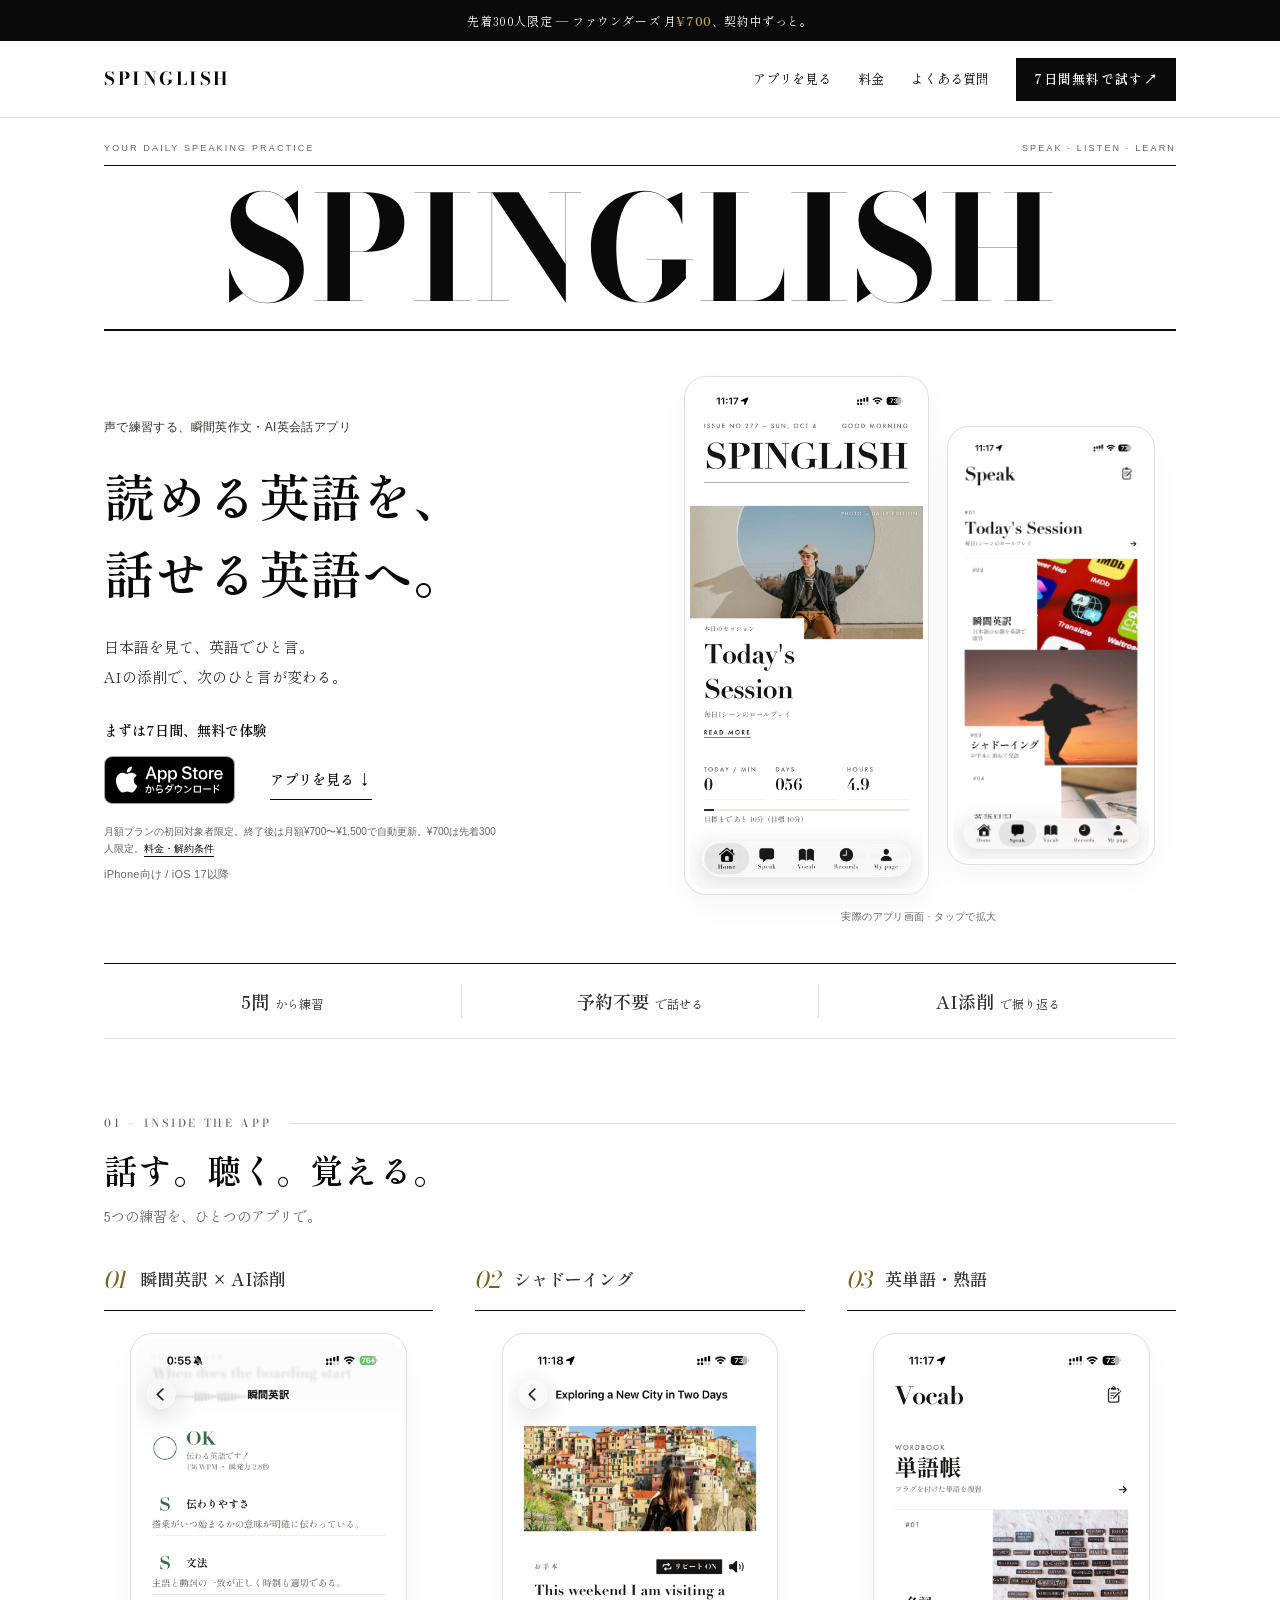
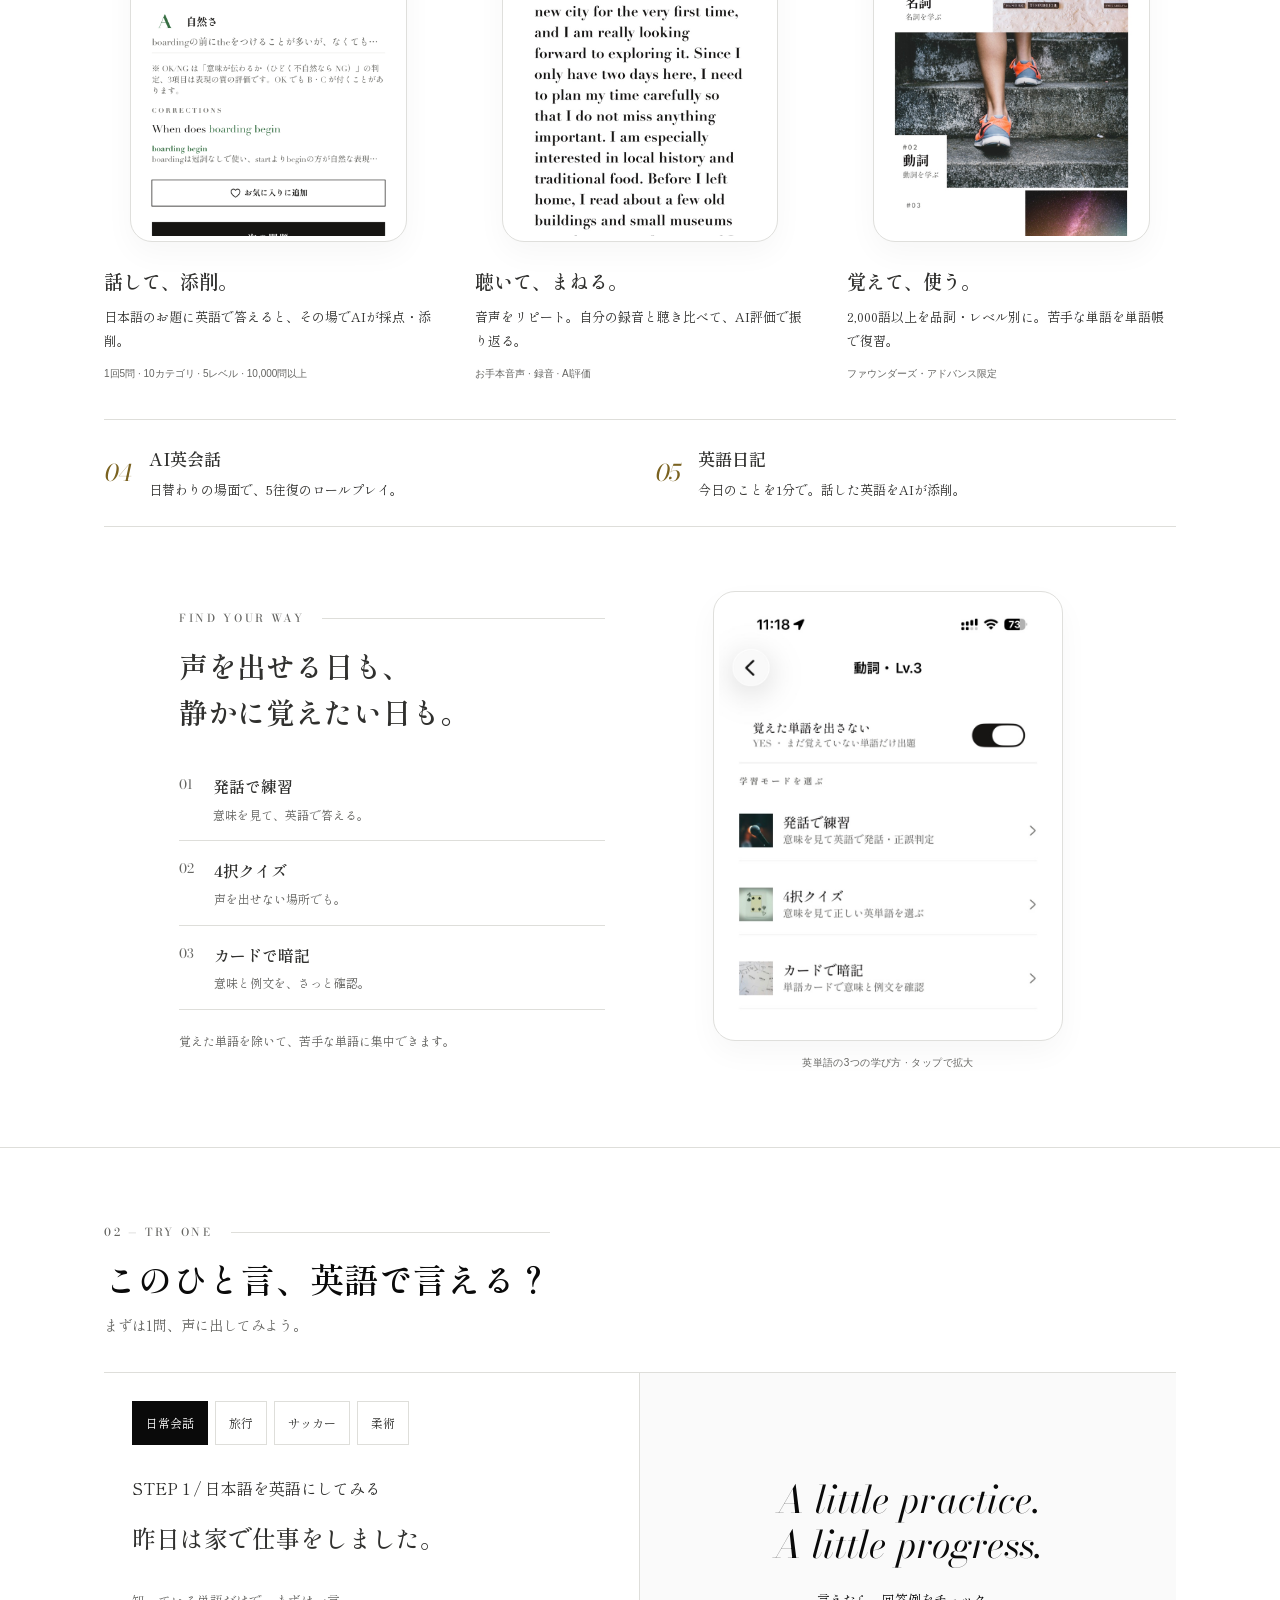
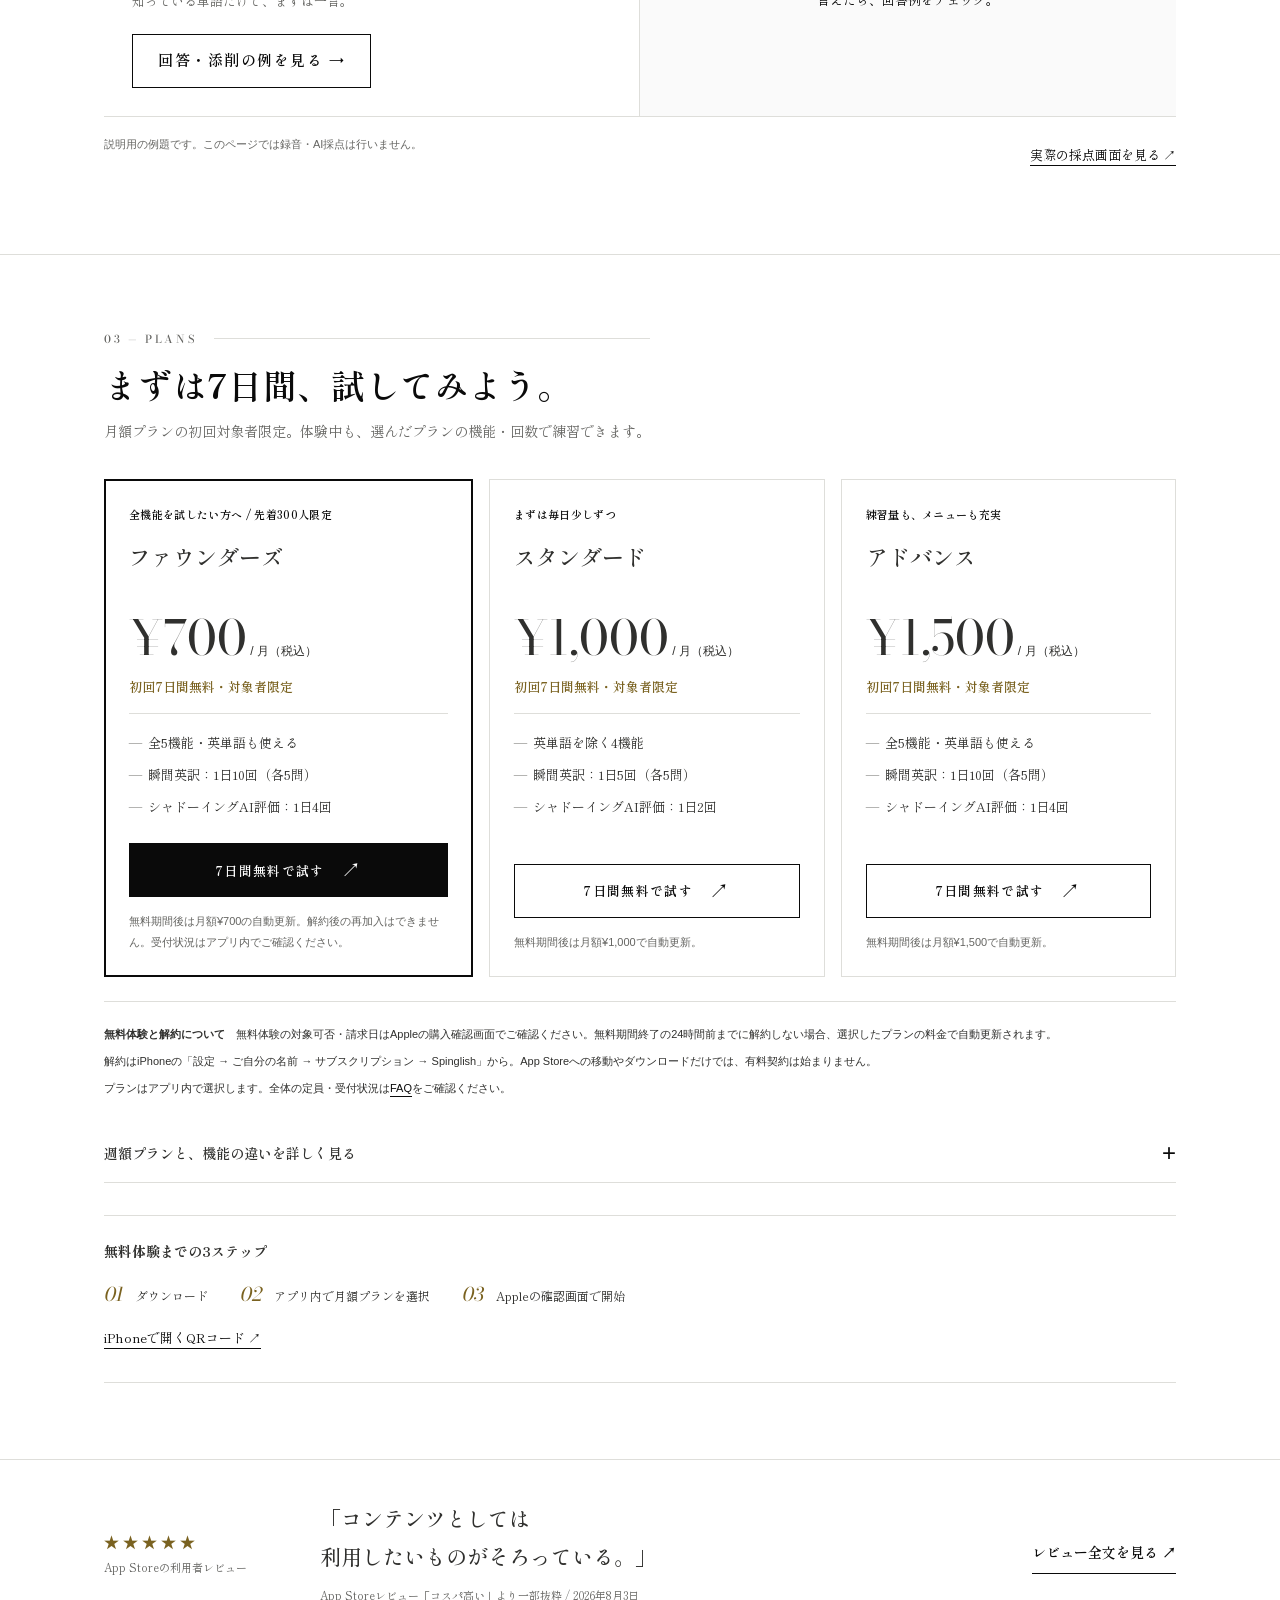
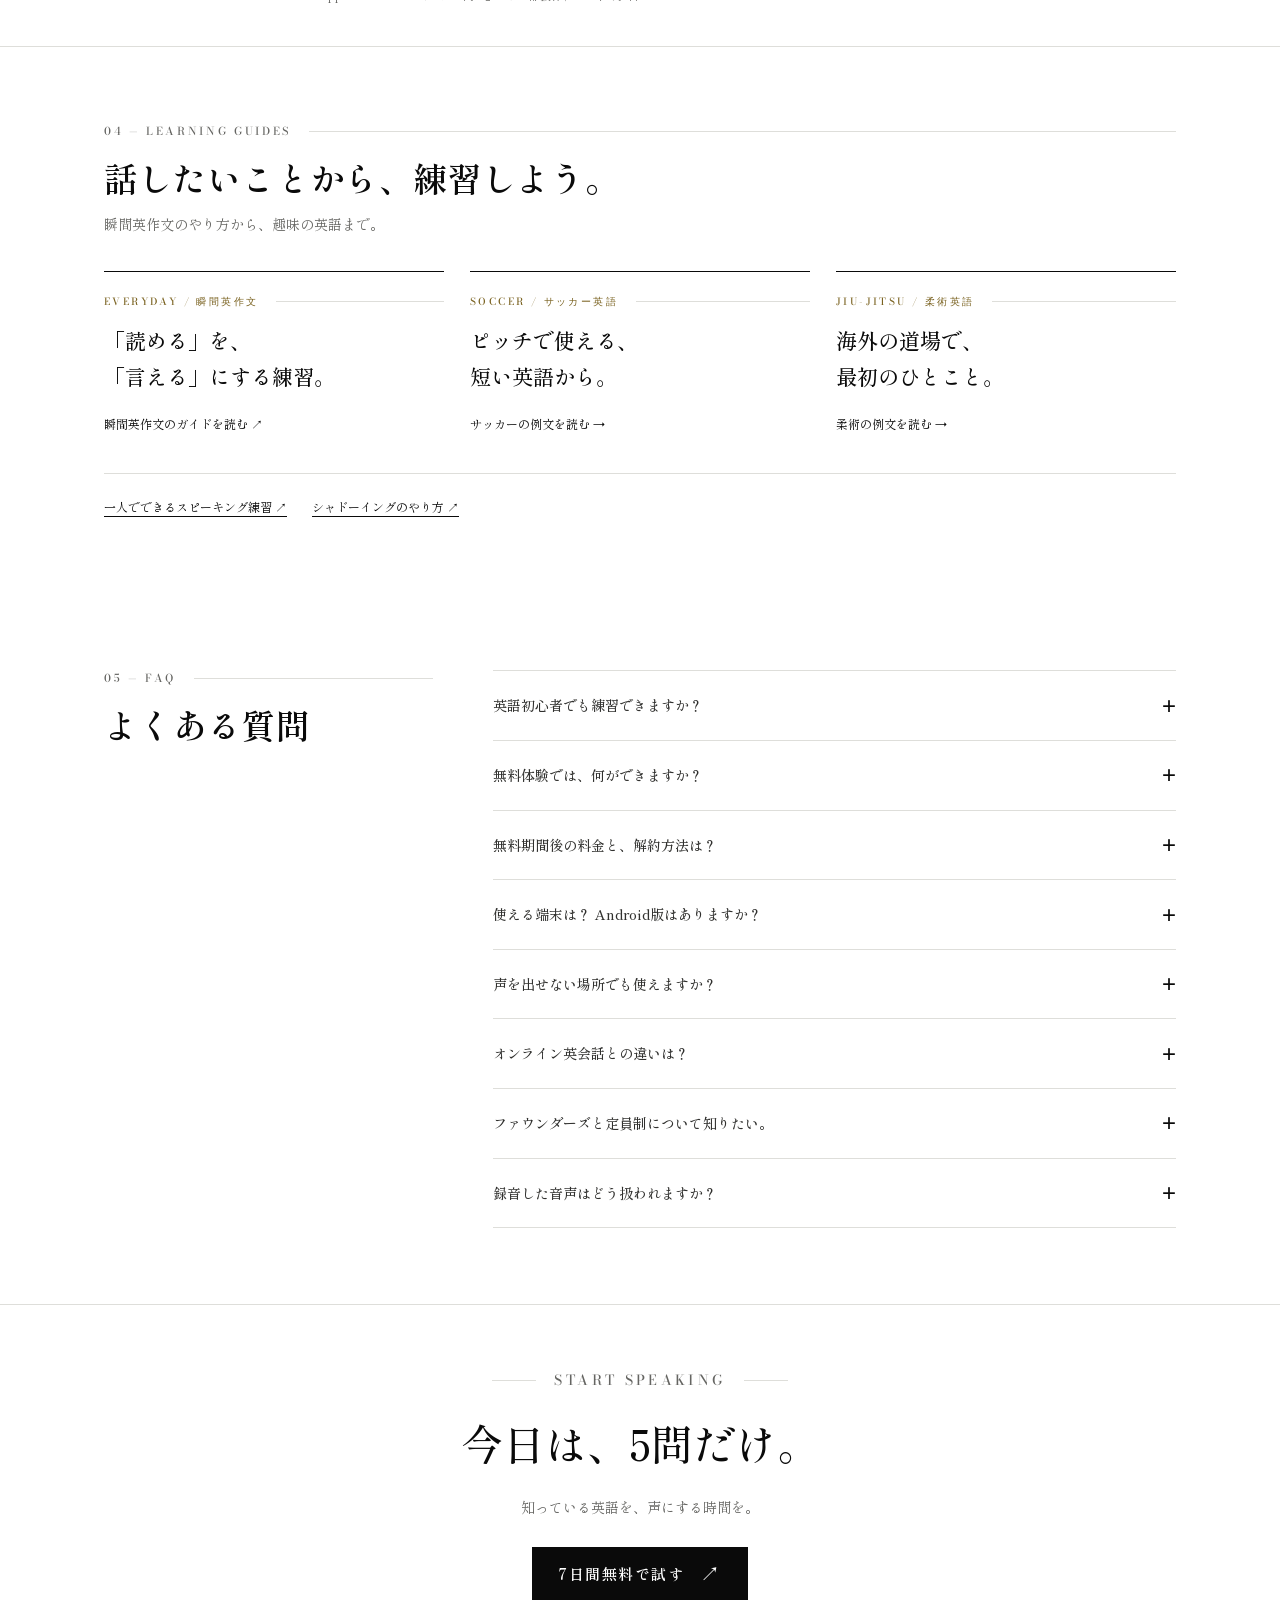
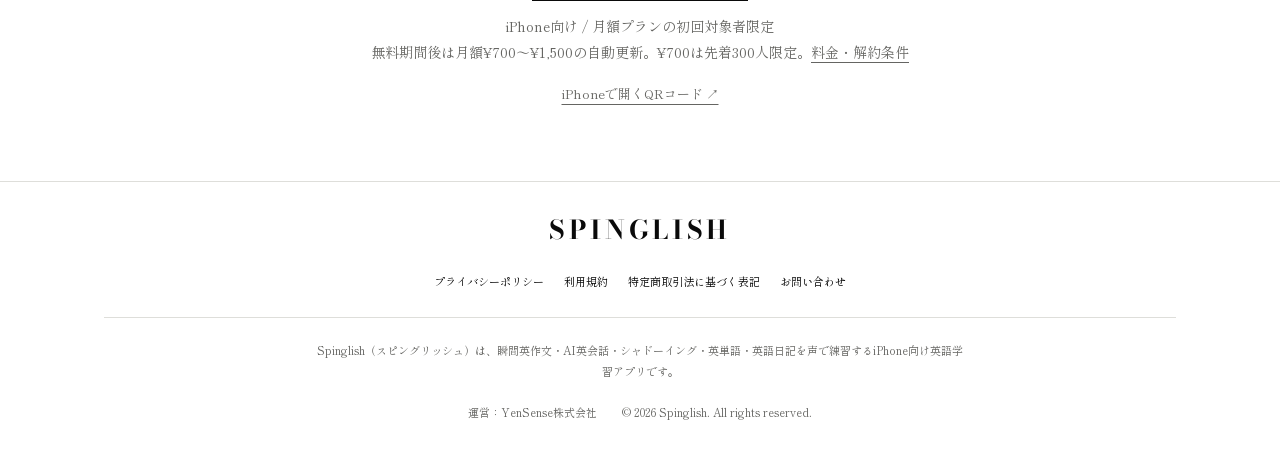
==== commit 48b35dab: "Make the landing page visual with real app screens and white editorial design" ====
--- a/index.html
+++ b/index.html
@@ -6,13 +6,14 @@
   <title>Spinglish｜声で練習する瞬間英作文・AI英会話アプリ</title>
   <meta name="description" content="英語は読めるのに、口から出てこない人へ。Spinglishは日本語のお題を英語で話し、AIの添削で練習するiPhone向けアプリ。1回5問・数分から。月額プランは対象者に初回7日間無料トライアル。料金・解約条件も確認できます。">
   <meta name="robots" content="index,follow,max-snippet:-1,max-image-preview:large">
-  <meta name="theme-color" content="#F3F0E9">
+  <meta name="theme-color" content="#FFFFFF">
   <meta name="msvalidate.01" content="B8DD83E01730666D4B5C8AA100F5AD84">
   <meta name="author" content="YenSense株式会社">
   <meta name="apple-itunes-app" content="app-id=6761403115">
   <link rel="alternate" type="text/plain" href="https://spinglish.jp/llms.txt" title="llms.txt">
   <link rel="canonical" href="https://spinglish.jp/">
-  <link rel="icon" type="image/png" href="assets/favicon.png">
+  <link rel="icon" type="image/png" sizes="1024x1024" href="/assets/favicon.png?v=app-d193211c">
+  <link rel="apple-touch-icon" href="/assets/favicon.png?v=app-d193211c">
   <meta property="og:type" content="website">
   <meta property="og:site_name" content="Spinglish">
   <meta property="og:locale" content="ja_JP">
@@ -26,43 +27,155 @@
   <meta name="twitter:title" content="Spinglish｜声で練習する瞬間英作文・AI英会話アプリ">
   <meta name="twitter:description" content="英語は読めるのに、口から出てこない人へ。AIの添削で練習する、1回5問の英語の自主練。">
   <meta name="twitter:image" content="https://spinglish.jp/og-image.png?v=2">
-  <link rel="stylesheet" href="styles.css?v=20261002">
-  <script src="app.js?v=20261002" defer></script>
+  <link rel="stylesheet" href="styles.css?v=20261004">
+  <link rel="stylesheet" href="visual.css?v=20261004">
+  <script src="app.js?v=20261004" defer></script>
   <script type="application/ld+json">
   {
-    "@context": "https://schema.org",
-    "@graph": [
-      {
-        "@type": "Organization", "@id": "https://spinglish.jp/#organization",
-        "name": "YenSense株式会社", "url": "https://spinglish.jp/",
-        "brand": {"@type": "Brand", "name": "Spinglish"},
-        "contactPoint": {"@type": "ContactPoint", "contactType": "customer support", "url": "https://spinglish.jp/contact.html", "availableLanguage": "ja"}
+  "@context": "https://schema.org",
+  "@graph": [
+    {
+      "@type": "Organization",
+      "@id": "https://spinglish.jp/#organization",
+      "name": "YenSense株式会社",
+      "url": "https://spinglish.jp/",
+      "brand": {
+        "@type": "Brand",
+        "name": "Spinglish"
       },
-      {
-        "@type": "WebSite", "@id": "https://spinglish.jp/#website", "name": "Spinglish",
-        "url": "https://spinglish.jp/", "inLanguage": "ja", "publisher": {"@id": "https://spinglish.jp/#organization"}
+      "contactPoint": {
+        "@type": "ContactPoint",
+        "contactType": "customer support",
+        "url": "https://spinglish.jp/contact.html",
+        "availableLanguage": "ja"
+      }
+    },
+    {
+      "@type": "WebSite",
+      "@id": "https://spinglish.jp/#website",
+      "name": "Spinglish",
+      "url": "https://spinglish.jp/",
+      "inLanguage": "ja",
+      "publisher": {
+        "@id": "https://spinglish.jp/#organization"
+      }
+    },
+    {
+      "@type": "WebPage",
+      "@id": "https://spinglish.jp/#webpage",
+      "url": "https://spinglish.jp/",
+      "name": "Spinglish｜声で練習する瞬間英作文・AI英会話アプリ",
+      "inLanguage": "ja",
+      "isPartOf": {
+        "@id": "https://spinglish.jp/#website"
       },
-      {
-        "@type": "WebPage", "@id": "https://spinglish.jp/#webpage", "url": "https://spinglish.jp/",
-        "name": "Spinglish｜声で練習する瞬間英作文・AI英会話アプリ", "inLanguage": "ja",
-        "isPartOf": {"@id": "https://spinglish.jp/#website"}, "mainEntity": {"@id": "https://spinglish.jp/#app"}
+      "mainEntity": {
+        "@id": "https://spinglish.jp/#app"
       },
-      {
-        "@type": "MobileApplication", "@id": "https://spinglish.jp/#app", "name": "Spinglish", "alternateName": "スピングリッシュ",
-        "description": "日本語のお題を英語で声に出し、AIの採点・添削で練習する英語学習アプリ。瞬間英訳、AIロールプレイ会話、シャドーイング、英単語・熟語、英語日記。iPhoneでの利用を想定し、瞬間英訳は1回5問・数分から。",
-        "url": "https://spinglish.jp/", "operatingSystem": "iOS 17.0以降", "applicationCategory": "EducationalApplication",
-        "downloadUrl": "https://apps.apple.com/jp/app/id6761403115", "inLanguage": "ja", "publisher": {"@id": "https://spinglish.jp/#organization"},
-        "featureList": ["瞬間英訳：10カテゴリ・5レベル・10,000問以上", "伝わりやすさ・文法・自然さのAI採点", "1日1回・5往復のAIロールプレイ会話", "シャドーイング", "英単語・熟語：2,000語以上（アドバンス・ファウンダーズ）", "英語日記"],
-        "offers": [
-          {"@type": "Offer", "name": "ファウンダーズ（月額）", "price": 700, "priceCurrency": "JPY", "description": "先着300人限定。契約継続中は月額700円。解約後の再加入不可。対象者は初回7日間無料。受付状況はアプリ内で確認。", "priceSpecification": {"@type": "UnitPriceSpecification", "price": 700, "priceCurrency": "JPY", "billingDuration": "P1M"}},
-          {"@type": "Offer", "name": "スタンダード（月額）", "price": 1000, "priceCurrency": "JPY", "description": "月額1,000円。対象者は初回7日間無料。自動更新。", "priceSpecification": {"@type": "UnitPriceSpecification", "price": 1000, "priceCurrency": "JPY", "billingDuration": "P1M"}},
-          {"@type": "Offer", "name": "アドバンス（月額）", "price": 1500, "priceCurrency": "JPY", "description": "月額1,500円。対象者は初回7日間無料。自動更新。", "priceSpecification": {"@type": "UnitPriceSpecification", "price": 1500, "priceCurrency": "JPY", "billingDuration": "P1M"}},
-          {"@type": "Offer", "name": "スタンダード（週額）", "price": 300, "priceCurrency": "JPY", "description": "週額300円。対象者は初回3日間無料。自動更新。", "priceSpecification": {"@type": "UnitPriceSpecification", "price": 300, "priceCurrency": "JPY", "billingDuration": "P1W"}},
-          {"@type": "Offer", "name": "アドバンス（週額）", "price": 400, "priceCurrency": "JPY", "description": "週額400円。対象者は初回3日間無料。自動更新。", "priceSpecification": {"@type": "UnitPriceSpecification", "price": 400, "priceCurrency": "JPY", "billingDuration": "P1W"}}
-        ]
-      }
-    ]
-  }
+      "dateModified": "2026-10-04"
+    },
+    {
+      "@type": "MobileApplication",
+      "@id": "https://spinglish.jp/#app",
+      "name": "Spinglish",
+      "alternateName": "スピングリッシュ",
+      "description": "日本語のお題を英語で声に出し、AIの採点・添削で練習する英語学習アプリ。瞬間英訳、AIロールプレイ会話、シャドーイング、英単語・熟語、英語日記。iPhoneでの利用を想定し、瞬間英訳は1回5問・数分から。",
+      "url": "https://spinglish.jp/",
+      "operatingSystem": "iOS 17.0以降",
+      "applicationCategory": "EducationalApplication",
+      "downloadUrl": "https://apps.apple.com/jp/app/id6761403115",
+      "inLanguage": "ja",
+      "publisher": {
+        "@id": "https://spinglish.jp/#organization"
+      },
+      "featureList": [
+        "瞬間英訳：10カテゴリ・5レベル・10,000問以上",
+        "伝わりやすさ・文法・自然さのAI採点",
+        "1日1回・5往復のAIロールプレイ会話",
+        "シャドーイング",
+        "英単語・熟語：2,000語以上。発話・4択・単語カード（アドバンス・ファウンダーズ）",
+        "英語日記"
+      ],
+      "offers": [
+        {
+          "@type": "Offer",
+          "name": "ファウンダーズ（月額）",
+          "price": 700,
+          "priceCurrency": "JPY",
+          "description": "先着300人限定。契約継続中は月額700円。解約後の再加入不可。対象者は初回7日間無料。受付状況はアプリ内で確認。",
+          "priceSpecification": {
+            "@type": "UnitPriceSpecification",
+            "price": 700,
+            "priceCurrency": "JPY",
+            "billingDuration": "P1M"
+          }
+        },
+        {
+          "@type": "Offer",
+          "name": "スタンダード（月額）",
+          "price": 1000,
+          "priceCurrency": "JPY",
+          "description": "月額1,000円。対象者は初回7日間無料。自動更新。",
+          "priceSpecification": {
+            "@type": "UnitPriceSpecification",
+            "price": 1000,
+            "priceCurrency": "JPY",
+            "billingDuration": "P1M"
+          }
+        },
+        {
+          "@type": "Offer",
+          "name": "アドバンス（月額）",
+          "price": 1500,
+          "priceCurrency": "JPY",
+          "description": "月額1,500円。対象者は初回7日間無料。自動更新。",
+          "priceSpecification": {
+            "@type": "UnitPriceSpecification",
+            "price": 1500,
+            "priceCurrency": "JPY",
+            "billingDuration": "P1M"
+          }
+        },
+        {
+          "@type": "Offer",
+          "name": "スタンダード（週額）",
+          "price": 300,
+          "priceCurrency": "JPY",
+          "description": "週額300円。対象者は初回3日間無料。自動更新。",
+          "priceSpecification": {
+            "@type": "UnitPriceSpecification",
+            "price": 300,
+            "priceCurrency": "JPY",
+            "billingDuration": "P1W"
+          }
+        },
+        {
+          "@type": "Offer",
+          "name": "アドバンス（週額）",
+          "price": 400,
+          "priceCurrency": "JPY",
+          "description": "週額400円。対象者は初回3日間無料。自動更新。",
+          "priceSpecification": {
+            "@type": "UnitPriceSpecification",
+            "price": 400,
+            "priceCurrency": "JPY",
+            "billingDuration": "P1W"
+          }
+        }
+      ],
+      "image": "https://spinglish.jp/assets/favicon.png?v=app-d193211c",
+      "screenshot": [
+        "https://spinglish.jp/assets/app-home-20261004.jpg",
+        "https://spinglish.jp/assets/app-speak-20261004.jpg",
+        "https://spinglish.jp/assets/app-shadowing-20261004.jpg",
+        "https://spinglish.jp/assets/app-vocab-20261004.jpg",
+        "https://spinglish.jp/assets/app-vocab-modes-20261004.jpg",
+        "https://spinglish.jp/assets/app-score.png"
+      ],
+      "sameAs": "https://apps.apple.com/jp/app/id6761403115"
+    }
+  ]
+}
   </script>
   <link rel="preconnect" href="https://fonts.googleapis.com">
   <link rel="preconnect" href="https://fonts.gstatic.com" crossorigin>
@@ -105,48 +218,46 @@
     <div class="wrap header-inner">
       <a class="wordmark" href="index.html" aria-label="Spinglish ホーム">SP<span>ING</span>LISH</a>
       <nav class="header-nav" aria-label="メインナビゲーション">
-        <a href="#try">練習してみる</a><a href="#plans">料金</a><a href="#faq">よくある質問</a>
+        <a href="#features">アプリを見る</a><a href="#plans">料金</a><a href="#faq">よくある質問</a>
         <a class="button small" href="https://apps.apple.com/jp/app/id6761403115" data-store="header">7日間無料で試す <span aria-hidden="true">↗</span></a>
       </nav>
     </div>
   </header>
   <main id="main">
-    <section class="hero" aria-labelledby="hero-heading">
-      <div class="wrap">
-        <div class="masthead" aria-hidden="true">
-          <div class="masthead-meta"><span>10 Categories — 10,000+ Drills</span><span class="meta-right">Speaking Practice, Daily</span></div>
-          <div class="masthead-title">SPINGLISH</div>
-        </div>
-        <div class="hero-grid">
-        <div class="hero-copy">
-          <h1 id="hero-heading">英語は読めるのに、<br><em>口から出てこない</em>人へ。</h1>
-          <p class="hero-lead">日本語のお題を見て、英語で声に出すだけ。AIがその場で採点・添削。1回5問、数分から。知っている英語を、口から出す練習を。</p>
-          <div class="hero-cta" id="hero-cta">
-            <p class="hero-trial-label">まずは7日間、無料で体験</p>
-            <a class="app-store-badge" href="https://apps.apple.com/jp/app/id6761403115" data-store="hero" aria-label="App StoreでSpinglishをダウンロード"><img src="assets/app-store-badge-ja.svg" width="109" height="40" alt="App Storeからダウンロード"></a>
-            <a class="link-arrow" href="#try">まずは練習例を見る <span aria-hidden="true">↓</span></a>
-          </div>
-          <p class="note hero-terms">月額プランの初回対象者限定。無料期間後は月額¥700〜¥1,500の自動更新。¥700は先着300人の限定プランです。<a href="#trial-terms">料金・解約条件</a></p>
-          <p class="hero-device">iPhone向け / iOS 17以降 / App Storeへ移動します</p>
-          <div class="hero-proof"><span><strong>予約なし</strong>で練習</span><span><strong>AIの添削</strong>つき</span><span><strong>1回数分</strong>から</span></div>
-        </div>
-        <figure class="hero-visual">
-          <div class="device"><img src="assets/app-home.jpg" width="840" height="1826" fetchpriority="high" alt="Spinglishの実際のホーム画面。紙面風の誌名とモノクロ写真、日替わりセッションと学習記録。"></div>
-          <figcaption class="fig-caption">Home — Daily Edition</figcaption>
-        </figure>
-        </div>
-      </div>
-    </section>
-
-    <div class="benefit-strip"><div class="wrap benefit-inner">
-      <div class="benefit"><strong>5<small>問</small></strong><p>1セッションは数分。<br>小さく、続けやすく。</p></div>
-      <div class="benefit"><strong>3<small>軸</small></strong><p>伝わりやすさ・文法・自然さ。<br>直すポイントがわかる。</p></div>
-      <div class="benefit"><strong>10<small>カテゴリ</small></strong><p>日常から、趣味の英語まで。<br>使いたい言葉を練習。</p></div>
-    </div></div>
-
+    <section class="hero" aria-labelledby="hero-heading"><div class="wrap">
+      <div class="masthead" aria-hidden="true"><div class="masthead-meta"><span>Your Daily Speaking Practice</span><span class="meta-right">Speak · Listen · Learn</span></div><div class="masthead-title">SPINGLISH</div></div>
+      <div class="hero-grid">
+        <div class="hero-copy"><p class="product-label">声で練習する、瞬間英作文・AI英会話アプリ</p><h1 id="hero-heading">読める英語を、<br><em>話せる英語へ。</em></h1><p class="hero-lead">日本語を見て、英語でひと言。<br>AIの添削で、次のひと言が変わる。</p></div>
+        <figure class="hero-visual"><div class="cover-screens">
+          <button class="screen-frame cover-main" type="button" data-dialog="screen-dialog" data-screen="assets/app-home-20261004.jpg" data-screen-title="ホーム画面" aria-label="ホーム画面を拡大"><img src="assets/app-home-20261004.jpg" width="840" height="1826" fetchpriority="high" alt="Spinglishのホーム画面。日替わりの英会話セッションと学習時間・継続日数を確認できます。"></button>
+          <button class="screen-frame cover-secondary" type="button" data-dialog="screen-dialog" data-screen="assets/app-speak-20261004.jpg" data-screen-title="Speakの練習メニュー" aria-label="Speakの練習メニューを拡大"><img src="assets/app-speak-20261004.jpg" width="840" height="1826" alt="Speak画面。AI英会話、瞬間英訳、シャドーイング、英語日記から練習を選べます。"></button>
+        </div><figcaption class="fig-caption">実際のアプリ画面 · タップで拡大</figcaption></figure>
+        <div class="hero-action"><div class="hero-cta" id="hero-cta"><p class="hero-trial-label">まずは7日間、無料で体験</p><a class="app-store-badge" href="https://apps.apple.com/jp/app/id6761403115" data-store="hero" aria-label="App StoreでSpinglishをダウンロード"><img src="assets/app-store-badge-ja.svg" width="109" height="40" alt="App Storeからダウンロード"></a><a class="link-arrow" href="#features">アプリを見る ↓</a></div><p class="note hero-terms">月額プランの初回対象者限定。終了後は月額¥700〜¥1,500で自動更新。¥700は先着300人限定。<a href="#trial-terms">料金・解約条件</a></p><p class="hero-device">iPhone向け / iOS 17以降</p></div>
+      </div>
+      <div class="cover-facts"><span><strong>5問</strong>から練習</span><span><strong>予約不要</strong>で話せる</span><span><strong>AI添削</strong>で振り返る</span></div>
+    </div></section>
+    <section class="section visual-features" id="features" aria-labelledby="features-heading"><div class="wrap">
+      <div class="section-head"><p class="eyebrow">01 — Inside the App</p><h2 id="features-heading">話す。聴く。覚える。</h2><p>5つの練習を、ひとつのアプリで。</p></div>
+      <div class="screen-stories">
+        <article class="screen-story" id="instant-translation"><div class="story-heading"><span class="story-number">01</span><h3>瞬間英訳 × AI添削</h3></div>
+          <button class="screen-frame " type="button" data-dialog="screen-dialog" data-screen="assets/app-score.png" data-screen-title="瞬間英訳のAI採点画面" aria-label="瞬間英訳のAI採点画面を拡大"><img src="assets/app-score.png" width="840" height="1826" loading="lazy" decoding="async" alt="瞬間英訳の採点結果。伝わりやすさ・文法・自然さの3軸と英文の添削を表示。"></button>
+          <div class="story-caption"><h4>話して、添削。</h4><p>日本語のお題に英語で答えると、その場でAIが採点・添削。</p><span class="story-meta">1回5問 · 10カテゴリ · 5レベル · 10,000問以上</span></div>
+        </article>
+        <article class="screen-story" id="shadowing"><div class="story-heading"><span class="story-number">02</span><h3>シャドーイング</h3></div>
+          <button class="screen-frame " type="button" data-dialog="screen-dialog" data-screen="assets/app-shadowing-20261004.jpg" data-screen-title="シャドーイング画面" aria-label="シャドーイング画面を拡大"><img src="assets/app-shadowing-20261004.jpg" width="840" height="1826" loading="lazy" decoding="async" alt="旅行をテーマにしたシャドーイング画面。英文のお手本を音声で再生し、繰り返し練習できます。"></button>
+          <div class="story-caption"><h4>聴いて、まねる。</h4><p>音声をリピート。自分の録音と聴き比べて、AI評価で振り返る。</p><span class="story-meta">お手本音声 · 録音 · AI評価</span></div>
+        </article>
+        <article class="screen-story" id="vocabulary"><div class="story-heading"><span class="story-number">03</span><h3>英単語・熟語</h3></div>
+          <button class="screen-frame " type="button" data-dialog="screen-dialog" data-screen="assets/app-vocab-20261004.jpg" data-screen-title="Vocabの英単語メニュー" aria-label="Vocabの英単語メニューを拡大"><img src="assets/app-vocab-20261004.jpg" width="840" height="1826" loading="lazy" decoding="async" alt="Vocab画面。単語帳で復習したり、名詞・動詞など品詞別に英単語を選んだりできます。"></button>
+          <div class="story-caption"><h4>覚えて、使う。</h4><p>2,000語以上を品詞・レベル別に。苦手な単語を単語帳で復習。</p><span class="story-meta">ファウンダーズ・アドバンス限定</span></div>
+        </article>
+      </div>
+      <div class="more-trainings"><article><span class="story-number">04</span><div><h3>AI英会話</h3><p>日替わりの場面で、5往復のロールプレイ。</p></div></article><article><span class="story-number">05</span><div><h3>英語日記</h3><p>今日のことを1分で。話した英語をAIが添削。</p></div></article></div>
+      <div class="vocab-detail"><div class="vocab-copy"><p class="eyebrow">Find Your Way</p><h3>声を出せる日も、<br>静かに覚えたい日も。</h3><ul class="mode-list"><li><span>01</span><div><strong>発話で練習</strong><p>意味を見て、英語で答える。</p></div></li><li><span>02</span><div><strong>4択クイズ</strong><p>声を出せない場所でも。</p></div></li><li><span>03</span><div><strong>カードで暗記</strong><p>意味と例文を、さっと確認。</p></div></li></ul><p class="note">覚えた単語を除いて、苦手な単語に集中できます。</p></div><figure><button class="screen-frame mode-screen" type="button" data-dialog="screen-dialog" data-screen="assets/app-vocab-modes-20261004.jpg" data-screen-title="英単語の学習モード選択" aria-label="英単語の学習モード選択を拡大"><img src="assets/app-vocab-modes-20261004.jpg" width="840" height="1826" loading="lazy" decoding="async" alt="英単語の学習モード。覚えた単語を除外する設定と、発話・4択クイズ・単語カードの3つの練習。"></button><figcaption class="fig-caption">英単語の3つの学び方 · タップで拡大</figcaption></figure></div>
+    </div></section>
     <section class="section" id="try" aria-labelledby="demo-heading">
       <div class="wrap">
-        <div class="section-topline"><div class="section-head"><p class="eyebrow">No.01 — Instant Speaking</p><h2 id="demo-heading">まずは、1問。<br>あなたなら、どう言う？</h2><p>お題を選んで、頭の中で、あるいは小さな声で。<br>うまく言えなくても、そこからが練習です。</p></div><span class="section-counter" aria-hidden="true">01</span></div>
+        <div class="section-topline"><div class="section-head"><p class="eyebrow">02 — Try One</p><h2 id="demo-heading">このひと言、英語で言える？</h2><p>まずは1問、声に出してみよう。</p></div><span class="section-counter" aria-hidden="true">01</span></div>
         <div class="demo-layout">
           <div class="demo-prompt">
             <div class="demo-options" role="group" aria-label="練習例のカテゴリ">
@@ -162,7 +273,7 @@
             <noscript><p class="noscript-note">回答例：<span lang="en">I worked from home yesterday.</span><br>「昨日」なので、work を過去形 worked にします。ほかの例題は<a href="guides/soccer-english.html">サッカー英語</a>・<a href="guides/bjj-english.html">柔術英語</a>でも読めます。</p></noscript>
           </div>
           <div class="demo-result" aria-live="polite" aria-atomic="true">
-            <div class="demo-placeholder" id="demo-placeholder"><p class="display" lang="en">A little practice.<br>A little progress.</p><p>正解は、ひとつとは限りません。<br>回答例と、表現のポイントを見てみましょう。</p></div>
+            <div class="demo-placeholder" id="demo-placeholder"><p class="display" lang="en">A little practice.<br>A little progress.</p><p>言えたら、回答例をチェック。</p></div>
             <div id="demo-feedback" hidden>
               <p class="small-label">STEP 2 / 回答・添削の例を見る</p>
               <p class="answer" id="demo-answer" lang="en">I worked from home yesterday.</p>
@@ -171,48 +282,39 @@
             </div>
           </div>
         </div>
-        <div class="demo-foot"><p class="note">このページは説明用の例題・添削例です。音声の録音やAI採点は行いません。アプリでは、実際に話した英語をAIが採点・添削します。</p><button class="text-button screen-button" type="button" data-dialog="screen-dialog">実際の採点画面を見る ↗</button></div>
+        <div class="demo-foot"><p class="note">説明用の例題です。このページでは録音・AI採点は行いません。</p><button class="text-button screen-button" type="button" data-dialog="screen-dialog">実際の採点画面を見る ↗</button></div>
       </div>
     </section>
 
-    <section class="section audience" aria-labelledby="audience-heading"><div class="wrap audience-grid">
-      <div><p class="eyebrow">No.02 — For You</p><h2 id="audience-heading">会話を始める、<br>その前の練習に。</h2><p class="audience-copy">単語や文法を、もう一度全部やり直す前に。<br>まずは、知っている英語を口に出す時間を。<br>Spinglishは、その自主練を支えるアプリです。</p></div>
-      <ul class="fit-list">
-        <li><span aria-hidden="true">01</span><div><strong>読めるけれど、とっさに言えない。</strong><p>日本語のお題から、自分で英文を組み立てる練習を。</p></div></li>
-        <li><span aria-hidden="true">02</span><div><strong>いきなり人と話すのは、緊張する。</strong><p>講師も予約も不要。一人で、何度でも言い直せます。</p></div></li>
-        <li><span aria-hidden="true">03</span><div><strong>間違っているか、わからない。</strong><p>伝わりやすさ・文法・自然さの3軸で、AIがフィードバック。</p></div></li>
-      </ul>
-    </div></section>
-
     <section class="section plans" id="plans" aria-labelledby="plans-heading"><div class="wrap">
-      <div class="section-topline"><div class="section-head"><p class="eyebrow">No.03 — Plans</p><h2 id="plans-heading">まずは7日間。<br>自分に合うか、練習して確かめる。</h2><p>月額プランは、初回対象者に7日間の無料トライアル。<br>体験中は、選んだプランの機能と利用回数で練習できます。</p></div><span class="section-counter" aria-hidden="true">02</span></div>
+      <div class="section-topline"><div class="section-head"><p class="eyebrow">03 — Plans</p><h2 id="plans-heading">まずは7日間、試してみよう。</h2><p>月額プランの初回対象者限定。体験中も、選んだプランの機能・回数で練習できます。</p></div><span class="section-counter" aria-hidden="true">02</span></div>
       <div class="plans-grid">
         <article class="plan featured">
-          <p class="plan-tag">全機能を試したい方へ / 先着300人限定</p><h3>ファウンダーズ</h3><p class="plan-description">アドバンスの全機能を、<br>契約継続中ずっと特別価格で。</p>
+          <p class="plan-tag">全機能を試したい方へ / 先着300人限定</p><h3>ファウンダーズ</h3>
           <p class="price">¥700<span> / 月（税込）</span></p><p class="plan-trial">初回7日間無料・対象者限定</p>
-          <ul class="plan-features"><li>瞬間英訳：1日10セッション</li><li>AI英会話：1日1回</li><li>シャドーイングAI評価：1日4回</li><li>英単語・熟語：2,000語以上</li><li>英語日記：1日1回</li></ul>
+          <ul class="plan-features"><li>全5機能・英単語も使える</li><li>瞬間英訳：1日10回（各5問）</li><li>シャドーイングAI評価：1日4回</li></ul>
           <a class="button" href="https://apps.apple.com/jp/app/id6761403115" data-store="plans" data-plan="founders_monthly">7日間無料で試す <span class="arrow" aria-hidden="true">↗</span></a>
           <p class="note">無料期間後は月額¥700の自動更新。解約後の再加入はできません。受付状況はアプリ内でご確認ください。</p>
         </article>
         <article class="plan">
-          <p class="plan-tag">まずは毎日少しずつ</p><h3>スタンダード</h3><p class="plan-description">声に出す時間を、<br>毎日の習慣にしたい方へ。</p>
+          <p class="plan-tag">まずは毎日少しずつ</p><h3>スタンダード</h3>
           <p class="price">¥1,000<span> / 月（税込）</span></p><p class="plan-trial">初回7日間無料・対象者限定</p>
-          <ul class="plan-features"><li>瞬間英訳：1日5セッション</li><li>AI英会話：1日1回</li><li>シャドーイングAI評価：1日2回</li><li>全カテゴリ・全レベル</li><li>英語日記：1日1回</li></ul>
+          <ul class="plan-features"><li>英単語を除く4機能</li><li>瞬間英訳：1日5回（各5問）</li><li>シャドーイングAI評価：1日2回</li></ul>
           <a class="button outline" href="https://apps.apple.com/jp/app/id6761403115" data-store="plans" data-plan="standard_monthly">7日間無料で試す <span class="arrow" aria-hidden="true">↗</span></a>
-          <p class="note">無料期間後は月額¥1,000の自動更新。英単語・熟語練習は含まれません。</p>
+          <p class="note">無料期間後は月額¥1,000で自動更新。</p>
         </article>
         <article class="plan">
-          <p class="plan-tag">練習量も、メニューも充実</p><h3>アドバンス</h3><p class="plan-description">話す・聴く・覚えるを、<br>ひとつのアプリで続けたい方へ。</p>
+          <p class="plan-tag">練習量も、メニューも充実</p><h3>アドバンス</h3>
           <p class="price">¥1,500<span> / 月（税込）</span></p><p class="plan-trial">初回7日間無料・対象者限定</p>
-          <ul class="plan-features"><li>瞬間英訳：1日10セッション</li><li>AI英会話：1日1回</li><li>シャドーイングAI評価：1日4回</li><li>英単語・熟語：2,000語以上</li><li>英語日記：1日1回</li></ul>
+          <ul class="plan-features"><li>全5機能・英単語も使える</li><li>瞬間英訳：1日10回（各5問）</li><li>シャドーイングAI評価：1日4回</li></ul>
           <a class="button outline" href="https://apps.apple.com/jp/app/id6761403115" data-store="plans" data-plan="advanced_monthly">7日間無料で試す <span class="arrow" aria-hidden="true">↗</span></a>
-          <p class="note">無料期間後は月額¥1,500の自動更新。ファウンダーズと同じ機能・利用回数です。</p>
+          <p class="note">無料期間後は月額¥1,500で自動更新。</p>
         </article>
       </div>
       <div class="terms-box" id="trial-terms">
-        <p><strong>無料体験と解約について</strong>　無料体験の対象可否・開始日・請求日は、アプリ内のApple購入確認画面でご確認ください。無料期間終了の24時間前までに解約しない場合、選択したプランの料金で自動更新されます。</p>
+        <p><strong>無料体験と解約について</strong>　無料体験の対象可否・請求日はAppleの購入確認画面でご確認ください。無料期間終了の24時間前までに解約しない場合、選択したプランの料金で自動更新されます。</p>
         <p>解約はiPhoneの「設定 → ご自分の名前 → サブスクリプション → Spinglish」から。App Storeへの移動やダウンロードだけでは、有料契約は始まりません。</p>
-        <p>全体の定員は3,000名です。満席の場合はアプリ内のウェイトリストでご案内します。各ボタンはApp Storeへ移動します。プランはアプリ内で選択してください。</p>
+        <p>プランはアプリ内で選択します。全体の定員・受付状況は<a href="#faq-founders">FAQ</a>をご確認ください。</p>
       </div>
       <details class="comparison" id="plan-comparison"><summary>週額プランと、機能の違いを詳しく見る</summary><div class="table-scroll" role="region" aria-label="プラン比較表。横にスクロールできます" tabindex="0"><table>
         <caption>金額はすべて税込。無料体験は初回対象者限定です。</caption>
@@ -228,27 +330,7 @@
           <tr><th scope="row">英語日記</th><td colspan="3">全プラン：1日1回</td></tr>
         </tbody>
       </table></div><p class="note">週額プランは無料期間終了後、スタンダード¥300／週・アドバンス¥400／週で自動更新されます。解約条件は月額プランと同様です。</p></details>
-    </div></section>
-
-    <section class="section" aria-labelledby="start-heading"><div class="wrap">
-      <div class="section-head"><p class="eyebrow">No.04 — Get Started</p><h2 id="start-heading">始めるまでの、3ステップ。</h2></div>
-      <ol class="steps">
-        <li class="step"><span class="step-number" aria-hidden="true">01</span><h3>App Storeからダウンロード</h3><p>iPhoneにSpinglishをインストール。AppleまたはGoogleアカウントでログインします。</p></li>
-        <li class="step"><span class="step-number" aria-hidden="true">02</span><h3>アプリ内で月額プランを選ぶ</h3><p>7日間の無料体験をご希望の場合は月額プランを。表示される料金・無料期間を確認します。</p></li>
-        <li class="step"><span class="step-number" aria-hidden="true">03</span><h3>Appleの確認画面で開始する</h3><p>無料体験の条件に同意して開始。瞬間英訳のカテゴリとレベルを選び、最初の5問へ。</p></li>
-      </ol>
-      <div class="start-cta"><a class="button" href="https://apps.apple.com/jp/app/id6761403115" data-store="getting_started">App Storeで無料体験へ <span class="arrow" aria-hidden="true">↗</span></a><p class="note">音声で練習するため、声を出せる場所でお使いください。録音前に、アプリがマイクなどのアクセス許可を求めます。</p><button class="text-button desktop-only" data-dialog="qr-dialog" type="button">iPhoneで開くQRコード ↗</button></div>
-    </div></section>
-
-    <section class="section features-section" id="features" aria-labelledby="features-heading"><div class="wrap feature-layout">
-      <div><div class="section-head"><p class="eyebrow">No.05 — Five Trainings</p><h2 id="features-heading">その日の気分で、<br>練習を選ぼう。</h2><p>瞬間英訳を中心に、<br>話す・聴く・覚えるをひとつに。</p></div><figure class="feature-photo"><button class="device screen-preview" data-dialog="screen-dialog" type="button" aria-label="実際の採点・添削画面を拡大する"><img src="assets/app-score.png" width="840" height="1826" loading="lazy" alt="実際の瞬間英訳の採点画面。伝わりやすさ・文法・自然さの評価と、英文の添削が表示されています。"></button><figcaption>瞬間英訳 — 実際の採点・添削画面<br><span>タップして拡大 ↗</span></figcaption></figure></div>
-      <div class="feature-list">
-        <article class="feature-row"><span class="feature-index" aria-hidden="true">01</span><div><h3>瞬間英訳</h3><p>日本語のお題を、英語で声に出す練習。AIが伝わりやすさ・文法・自然さを採点し、添削します。10カテゴリ・5レベル、10,000問以上。</p><p class="feature-note">1セッション5問 / 全プラン</p></div></article>
-        <article class="feature-row"><span class="feature-index" aria-hidden="true">02</span><div><h3>AI英会話</h3><p>空港や仕事の場面など、日替わりのシーンでAIとロールプレイ。5往復の会話を終えると、セッション全体へのアドバイスが届きます。</p><p class="feature-note">1日1回 / 全プラン</p></div></article>
-        <article class="feature-row"><span class="feature-index" aria-hidden="true">03</span><div><h3>シャドーイング</h3><p>お手本音声に続いて声に出し、自分の録音と聴き比べ。AIが再現度を評価し、発音のアドバイスを返します。</p><p class="feature-note">AI評価はプランにより1日2〜4回</p></div></article>
-        <article class="feature-row"><span class="feature-index" aria-hidden="true">04</span><div><h3>英単語・熟語</h3><p>音声つきの2,000語以上を、品詞・レベル別に。覚えていない単語を選んで、発話や4択で復習できます。</p><p class="feature-note">ファウンダーズ・アドバンス限定</p></div></article>
-        <article class="feature-row"><span class="feature-index" aria-hidden="true">05</span><div><h3>英語日記</h3><p>その日のことを英語で話す、最大1分の音声日記。AIが文字起こしした文章を添削し、より自然な言い換えも提案します。</p><p class="feature-note">1日1回 / 全プラン</p></div></article>
-      </div>
+<div class="start-inline" aria-label="無料トライアルの始め方"><h3>無料体験までの3ステップ</h3><ol><li><b>01</b> ダウンロード</li><li><b>02</b> アプリ内で月額プランを選択</li><li><b>03</b> Appleの確認画面で開始</li></ol><button class="text-button desktop-only" data-dialog="qr-dialog" type="button">iPhoneで開くQRコード ↗</button></div>
     </div></section>
 
     <aside class="review-strip" aria-label="App Storeの利用者レビュー"><div class="wrap review-inner">
@@ -258,17 +340,17 @@
     </div></aside>
 
     <section class="section" id="guides" aria-labelledby="guides-heading"><div class="wrap">
-      <div class="section-head"><p class="eyebrow">No.06 — Categories & Guides</p><h2 id="guides-heading">話したいことがあると、<br>英語はもっと、自分のものになる。</h2><p>まずは読みながら、声に出してみる。目的に合わせた練習ガイド。</p></div>
+      <div class="section-head"><p class="eyebrow">04 — Learning Guides</p><h2 id="guides-heading">話したいことから、練習しよう。</h2><p>瞬間英作文のやり方から、趣味の英語まで。</p></div>
       <div class="guide-grid">
-        <a class="guide-card" href="https://spinglish.jp/shunkan-eisakubun-guide.html"><span class="eyebrow">Everyday / 瞬間英作文</span><h3>「読める」を、<br>「言える」にする練習。</h3><p>日本語から英語を組み立てる、瞬間英作文のやり方と続ける工夫。</p><span class="guide-link">瞬間英作文のガイドを読む ↗</span></a>
-        <a class="guide-card" href="guides/soccer-english.html"><span class="eyebrow">Soccer / サッカー英語</span><h3>ピッチで使える、<br>短い英語から。</h3><p>「僕、フリーだよ！」「こっち！」。味方に伝えたい、6つの声かけ。</p><span class="guide-link">サッカーの例文を読む →</span></a>
-        <a class="guide-card" href="guides/bjj-english.html"><span class="eyebrow">Jiu-jitsu / 柔術英語</span><h3>海外の道場で、<br>最初のひとこと。</h3><p>練習相手への挨拶、質問、お願い。道場で使う6つの会話表現。</p><span class="guide-link">柔術の例文を読む →</span></a>
+        <a class="guide-card" href="https://spinglish.jp/shunkan-eisakubun-guide.html"><span class="eyebrow">Everyday / 瞬間英作文</span><h3>「読める」を、<br>「言える」にする練習。</h3><span class="guide-link">瞬間英作文のガイドを読む ↗</span></a>
+        <a class="guide-card" href="guides/soccer-english.html"><span class="eyebrow">Soccer / サッカー英語</span><h3>ピッチで使える、<br>短い英語から。</h3><span class="guide-link">サッカーの例文を読む →</span></a>
+        <a class="guide-card" href="guides/bjj-english.html"><span class="eyebrow">Jiu-jitsu / 柔術英語</span><h3>海外の道場で、<br>最初のひとこと。</h3><span class="guide-link">柔術の例文を読む →</span></a>
       </div>
       <div class="guide-secondary"><a href="https://spinglish.jp/speaking-guide.html">一人でできるスピーキング練習 ↗</a><a href="https://spinglish.jp/shadowing-guide.html">シャドーイングのやり方 ↗</a></div>
     </div></section>
 
     <section class="section faq-section" id="faq" aria-labelledby="faq-heading"><div class="wrap faq-layout">
-      <div class="section-head"><p class="eyebrow">No.07 — FAQ</p><h2 id="faq-heading">気になることを、<br>始める前に。</h2><p>ほかにも質問があれば、<br><a href="https://spinglish.jp/contact.html">お問い合わせ</a>からご連絡ください。</p></div>
+      <div class="section-head"><p class="eyebrow">05 — FAQ</p><h2 id="faq-heading">よくある質問</h2></div>
       <div>
         <details class="faq" id="faq-beginner"><summary>英語初心者でも練習できますか？</summary><div class="faq-answer"><p>超初級から5段階のレベルを選べます。完璧な英文を目指さず、知っている単語で声に出すところから始められます。単語や文法そのものを一から学ぶことが中心の場合は、基礎教材も組み合わせてください。</p></div></details>
         <details class="faq" id="faq-trial"><summary>無料体験では、何ができますか？</summary><div class="faq-answer"><p>選んだプランの機能を、そのプランの1日あたりの利用回数で試せます。英単語・熟語練習を含む全機能を試すには、ファウンダーズまたはアドバンスをお選びください。</p><p>月額は初回7日間、週額は初回3日間。無料体験の対象可否はAppleの購入確認画面でご確認ください。<a href="#plans">プランの違いを見る</a></p></div></details>
@@ -282,7 +364,7 @@
     </div></section>
 
     <section class="closing" aria-labelledby="closing-heading"><div class="wrap">
-      <p class="eyebrow">Evening Edition — Start Speaking</p><h2 id="closing-heading">今日は、5問だけ。<br>知っている英語を、声にしよう。</h2><p>間違えても、言葉に詰まっても。<br>一人で試せる場所から、始めてみませんか。</p>
+      <p class="eyebrow">Start Speaking</p><h2 id="closing-heading">今日は、5問だけ。</h2><p>知っている英語を、声にする時間を。</p>
       <a class="button" id="closing-cta" href="https://apps.apple.com/jp/app/id6761403115" data-store="closing">7日間無料で試す <span class="arrow" aria-hidden="true">↗</span></a>
       <p class="note">iPhone向け / 月額プランの初回対象者限定<br>無料期間後は月額¥700〜¥1,500の自動更新。¥700は先着300人限定。<a href="#trial-terms">料金・解約条件</a></p>
       <button class="text-button closing-qr desktop-only" data-dialog="qr-dialog" type="button">iPhoneで開くQRコード ↗</button>
@@ -290,10 +372,10 @@
   </main>
   <footer class="site-footer"><div class="wrap">
     <div class="footer-top"><a class="wordmark" href="index.html">SPINGLISH</a><nav class="footer-links" aria-label="運営情報"><a href="https://spinglish.jp/privacy.html">プライバシーポリシー</a><a href="https://spinglish.jp/terms.html">利用規約</a><a href="https://spinglish.jp/tokushoho.html">特定商取引法に基づく表記</a><a href="https://spinglish.jp/contact.html">お問い合わせ</a></nav></div>
-    <div class="footer-bottom"><p>運営：YenSense株式会社</p><p>© 2026 Spinglish. All rights reserved.</p></div>
+    <p class="product-summary">Spinglish（スピングリッシュ）は、瞬間英作文・AI英会話・シャドーイング・英単語・英語日記を声で練習するiPhone向け英語学習アプリです。</p><div class="footer-bottom"><p>運営：YenSense株式会社</p><p>© 2026 Spinglish. All rights reserved.</p></div>
   </div></footer>
   <div class="sticky-cta" id="sticky-cta" hidden><p><strong>1回5問の英語の自主練</strong><a href="#trial-terms">無料体験・料金条件</a></p><a class="button" href="https://apps.apple.com/jp/app/id6761403115" data-store="mobile_sticky">7日間無料で試す ↗</a></div>
   <dialog class="qr-dialog" id="qr-dialog" aria-labelledby="qr-title"><button class="dialog-close" data-close type="button" aria-label="QRコードを閉じる">×</button><h2 id="qr-title">iPhoneで、続きを。</h2><p>カメラでQRコードを読み取ると、<br>App StoreのSpinglishが開きます。</p><img class="qr-code" src="assets/appstore-qr.svg" width="206" height="206" alt="SpinglishのApp Storeページを開くQRコード"><a class="button" href="https://apps.apple.com/jp/app/id6761403115" data-store="qr_dialog">この端末でApp Storeを開く ↗</a><p class="note">無料体験はアプリ内でプランを選び、<br>Appleの購入確認画面で開始します。</p></dialog>
-  <dialog class="screen-dialog" id="screen-dialog" aria-labelledby="screen-title"><button class="dialog-close" data-close type="button" aria-label="採点画面を閉じる">×</button><h2 id="screen-title">実際のAI採点画面</h2><p>伝わりやすさ・文法・自然さの評価と、添削結果。公開中のアプリ画面の一例です。</p><img src="assets/app-score.png" width="840" height="1826" loading="lazy" alt="実際の採点画面。搭乗時刻を尋ねる英文に対して、伝わりやすさS・文法S・自然さAの評価と添削が表示されています。"></dialog>
+  <dialog class="screen-dialog" id="screen-dialog" aria-labelledby="screen-title"><button class="dialog-close" data-close type="button" aria-label="アプリ画面を閉じる">×</button><h2 id="screen-title">瞬間英訳のAI採点画面</h2><p>実際のアプリ画面の一例です。</p><img src="assets/app-score.png" width="840" height="1826" loading="lazy" alt="実際の採点画面。搭乗時刻を尋ねる英文に対して、伝わりやすさS・文法S・自然さAの評価と添削が表示されています。"></dialog>
 </body>
 </html>
--- a/styles.css
+++ b/styles.css
@@ -1,12 +1,12 @@
-/* Spinglish — preserve the original magazine palette, type and page furniture. */
+/* Spinglish — white paper, original magazine type and page furniture. */
 :root {
-  --paper: #F3F0E9;
-  --white: #FBFAF6;
+  --paper: #FFFFFF;
+  --white: #FFFFFF;
   --ink: #0A0A0A;
   --graphite: #343330;
   --muted: #77736C;
-  --line: #D8D2C8;
-  --fog: #E8E4DD;
+  --line: #DEDEDA;
+  --fog: #F5F5F3;
   --gold: #7A6220;
   --gold-bright: #C8A84E;
   --display: Didot, 'Bodoni Moda', 'Playfair Display', Georgia, 'Hiragino Mincho ProN', serif;
@@ -55,7 +55,7 @@
 .button.light:hover { background: var(--fog); }
 .button.small { min-height: 43px; padding: 10px 17px; font-size: 13px; }
 .text-button { border: 0; padding: 8px 0; min-height: 44px; color: var(--ink); background: transparent; text-decoration: underline; text-underline-offset: 5px; font-size: 13px; }
-.site-header { position: sticky; top: 0; z-index: 40; background: rgba(243,240,233,.96); border-bottom: 1px solid var(--line); }
+.site-header { position: sticky; top: 0; z-index: 40; background: rgba(255,255,255,.97); border-bottom: 1px solid var(--line); }
 .header-inner { display: flex; align-items: center; justify-content: space-between; min-height: 76px; gap: 25px; }
 .wordmark { font: 700 18px/1 var(--display); letter-spacing: .14em; text-decoration: none; color: var(--ink); }
 .wordmark span { letter-spacing: inherit; }
--- a/visual.css
+++ b/visual.css
@@ -0,0 +1,168 @@
+/* Screenshot-led home page. Shared editorial typography stays in styles.css. */
+body[data-page='home'] { --muted: #656562; --graphite: #30302e; }
+.hero { padding: 24px 0 0; }
+.masthead-meta { padding-bottom: 9px; font-family: var(--sans); font-size: 9px; }
+.masthead-title { font-size: clamp(72px, 11.6vw, 145px); padding: 14px 0 12px; }
+.hero-grid { grid-template-columns: 1fr 1fr; grid-template-areas: 'copy visual' 'action visual'; gap: 0 44px; padding: 45px 0 32px; align-items: center; }
+.hero-copy { grid-area: copy; align-self: end; }
+.product-label { font: 12px/1.8 var(--sans); letter-spacing: .03em; margin-bottom: 19px; }
+.hero h1 { font-size: clamp(34px, 4.2vw, 51px); line-height: 1.5; }
+.hero h1 em { border: 0; }
+.hero-lead { font-size: 15px; margin-top: 22px; }
+.hero-action { grid-area: action; align-self: start; }
+.hero-cta { margin-top: 26px; }
+.hero-terms { font-family: var(--sans); line-height: 1.75; font-size: 10px; max-width: 400px; margin-top: 7px; }
+.hero-device { font-family: var(--sans); }
+.hero-visual { grid-area: visual; min-width: 0; }
+.cover-screens { display: flex; align-items: flex-start; justify-content: center; gap: 18px; width: 100%; }
+.screen-frame { display: block; border: 1px solid #dfdfdc; border-radius: 22px; background: white; padding: 5px; overflow: hidden; cursor: zoom-in; box-shadow: 0 12px 30px #00000009; width: 100%; line-height: 0; }
+.screen-frame img { width: 100%; height: auto; border-radius: 17px; }
+.cover-main { width: 52%; max-width: 245px; }
+.cover-secondary { width: 43%; max-width: 208px; margin-top: 50px; }
+.fig-caption { font: 10px/1.6 var(--sans); letter-spacing: .04em; margin-top: 14px; color: var(--muted); }
+.cover-facts { display: flex; justify-content: center; gap: 0; border-top: 1px solid var(--ink); border-bottom: 1px solid var(--line); margin-top: 6px; padding: 20px 0; }
+.cover-facts span { flex: 1; text-align: center; font-size: 12px; border-right: 1px solid var(--line); }
+.cover-facts span:last-child { border: 0; }
+.cover-facts strong { font-size: 18px; margin-right: 6px; font-weight: 600; }
+.section { padding-block: 76px; }
+.section-head { margin-bottom: 34px; }
+.section-head h2 { font-size: 34px; }
+.section-head > p:last-child:not(.eyebrow) { margin-top: 8px; }
+.screen-stories { display: grid; grid-template-columns: repeat(3,minmax(0,1fr)); gap: 42px; }
+.story-heading { display: flex; align-items: center; gap: 12px; border-bottom: 1px solid var(--ink); padding: 0 0 14px; margin-bottom: 22px; }
+.story-number { font: italic 23px/1.2 var(--display); color: var(--gold); }
+.story-heading h3 { font-size: 17px; font-weight: 600; }
+.screen-story .screen-frame { width: 84%; margin-inline: auto; }
+.screen-story .screen-frame img { aspect-ratio: 840 / 1580; object-fit: cover; object-position: top; }
+.story-caption { margin-top: 24px; }
+.story-caption h4 { font: 600 19px/1.6 var(--serif); margin: 0 0 8px; }
+.story-caption p { font-size: 13px; line-height: 1.85; }
+.story-meta { display: block; color: var(--muted); font: 10px/1.8 var(--sans); margin-top: 12px; }
+.more-trainings { display: grid; grid-template-columns: 1fr 1fr; border-block: 1px solid var(--line); margin-top: 36px; padding-block: 23px; gap: 30px; }
+.more-trainings article { display: flex; gap: 17px; align-items: center; }
+.more-trainings h3 { font-size: 17px; font-weight: 600; }
+.more-trainings p { font-size: 13px; margin-top: 3px; }
+.vocab-detail { display: grid; grid-template-columns: 1fr 1fr; gap: 70px; align-items: center; margin-top: 64px; padding-inline: 7%; }
+.vocab-copy h3 { font: 600 29px/1.6 var(--serif); margin: 15px 0 23px; }
+.mode-list { list-style: none; margin: 0 0 20px; padding: 0; }
+.mode-list li { display: flex; gap: 20px; padding-block: 14px; border-bottom: 1px solid var(--line); }
+.mode-list span { font: 13px/2 var(--display); color: var(--muted); }
+.mode-list strong { font-size: 16px; font-weight: 600; }
+.mode-list p { font-size: 12px; color: var(--muted); margin-top: 2px; }
+.vocab-detail figure { max-width: 350px; width: 100%; justify-self: center; }
+.mode-screen img { aspect-ratio: 840 / 1090; object-fit: cover; object-position: top; border-radius: 17px 17px 0 0; }
+#try { border-block: 1px solid var(--line); }
+.demo-layout { border-inline: 0; }
+.demo-prompt, .demo-result { padding: 28px; }
+.demo-result { background: #fafafa; min-height: 300px; }
+.demo-ja { min-height: 55px; }
+.demo-placeholder .display { font-size: 38px; }
+.demo-foot .note { font-family: var(--sans); font-size: 11px; }
+.plan { padding: 24px; }
+.plan.featured { padding: 23px; }
+.plan h3 { font-size: 22px; }
+.plan-features { padding: 17px 0; margin-top: 14px; }
+.plan .note, .terms-box { font-family: var(--sans); }
+.terms-box { border-top: 1px solid var(--line); padding: 22px 0 0; }
+.terms-box p { font-size: 11px; }
+.start-inline { border-block: 1px solid var(--line); margin-top: 32px; padding-block: 22px; }
+.start-inline h3 { font-size: 14px; }
+.start-inline ol { list-style: none; display: flex; flex-wrap: wrap; gap: 12px 32px; padding: 0; margin: 15px 0 0; }
+.start-inline li { font-size: 12px; }
+.start-inline b { margin-right: 9px; color: var(--gold); font: italic 19px var(--display); }
+.start-inline .text-button { margin-top: 7px; }
+.review-strip { border-top: 1px solid var(--line); }
+.guide-card h3 { font-size: 21px; }
+.faq-layout { grid-template-columns: .65fr 1.35fr; }
+.closing { background: white; border-block: 1px solid var(--line); color: var(--ink); padding: 65px 0; }
+.closing h2 { color: var(--ink); font-size: 42px; }
+.closing > .wrap > p, .closing .eyebrow { color: var(--muted); }
+.closing .eyebrow::after, .closing .eyebrow::before { background: var(--line); }
+.closing .button { color: white; background: var(--ink); border-color: var(--ink); }
+.closing .note, .closing a, .closing .text-button { color: var(--muted); }
+.product-summary { max-width: 650px; margin: 22px auto 0; text-align: center; font-size: 11px; }
+.screen-dialog { width: min(94vw, 520px); }
+.screen-dialog h2 { font-size: 19px; }
+.screen-dialog > img { width: 100%; max-width: 420px; margin: 20px auto 0; }
+@media (max-width: 960px) {
+  .hero-grid { gap: 0 26px; }
+  .hero h1 { font-size: 37px; }
+  .cover-screens { gap: 12px; }
+  .cover-secondary { margin-top: 40px; }
+  .screen-stories { gap: 24px; }
+  .story-heading { gap: 9px; }
+  .story-heading h3 { font-size: 15px; }
+  .vocab-detail { padding-inline: 3%; gap: 35px; }
+  .plan { padding: 19px; }
+  .plan.featured { padding: 18px; }
+}
+@media (max-width: 760px) {
+  .hero { padding-top: 18px; }
+  .masthead-title { font-size: 12.9vw; padding: 12px 0 10px; }
+  .masthead-meta { font-size: 8px; }
+  .hero-grid { grid-template-columns: 1fr; grid-template-areas: 'copy' 'visual' 'action'; gap: 24px; padding: 27px 0 23px; }
+  .hero-copy { text-align: center; }
+  .product-label { font-size: 10px; margin-bottom: 12px; letter-spacing: 0; }
+  .hero h1 { font-size: clamp(30px, 8.7vw, 42px); line-height: 1.4; }
+  .hero-lead { font-size: 13px; line-height: 1.8; margin-top: 13px; }
+  .cover-screens { gap: 14px; max-width: 420px; margin-inline: auto; }
+  .cover-main { width: 46%; max-width: 184px; }
+  .cover-secondary { width: 42%; max-width: 168px; margin-top: 25px; }
+  .screen-frame { padding: 4px; border-radius: 17px; box-shadow: 0 8px 20px #00000008; }
+  .screen-frame img { border-radius: 12px; }
+  .hero-visual .fig-caption { margin-top: 10px; font-size: 9px; }
+  .hero-cta { margin-top: 0; justify-content: center; gap: 0 24px; }
+  .hero-trial-label { text-align: center; font-size: 14px; }
+  .hero-terms { max-width: 390px; margin: 6px auto 0; font-size: 10px; }
+  .hero-device { text-align: center; font-size: 10px; margin-top: 7px; }
+  .cover-facts { padding-block: 14px; }
+  .cover-facts span { font-size: 10px; }
+  .cover-facts strong { display: block; margin: 0; font-size: 16px; }
+  .section { padding-block: 52px; }
+  .section-head h2 { font-size: 27px; }
+  .section-head { margin-bottom: 26px; }
+  .screen-stories { grid-template-columns: 1fr; gap: 32px; }
+  .screen-story { display: grid; grid-template-columns: 47% 1fr; gap: 0 22px; align-items: center; }
+  .story-heading { grid-column: 1 / -1; margin-bottom: 17px; padding-bottom: 10px; }
+  .story-heading h3 { font-size: 17px; }
+  .screen-story .screen-frame { width: 100%; }
+  .story-caption { margin-top: 0; }
+  .story-caption h4 { font-size: 19px; line-height: 1.6; }
+  .story-caption p { font-size: 12px; }
+  .story-meta { font-size: 9px; }
+  .more-trainings { grid-template-columns: 1fr; gap: 20px; padding-block: 22px; margin-top: 30px; }
+  .more-trainings h3 { font-size: 16px; }
+  .more-trainings p { font-size: 12px; }
+  .vocab-detail { grid-template-columns: 1fr; gap: 25px; margin-top: 42px; padding-inline: 0; }
+  .vocab-copy h3 { font-size: 26px; margin-bottom: 14px; }
+  .vocab-detail figure { width: 90%; max-width: 340px; }
+  .mode-list { display: grid; grid-template-columns: repeat(3,minmax(0,1fr)); gap: 13px; margin-bottom: 12px; }
+  .mode-list li { flex-direction: column; gap: 5px; padding-bottom: 10px; border-top: 1px solid var(--line); }
+  .mode-list strong { font-size: 13px; }
+  .mode-list p { font-size: 10px; line-height: 1.7; }
+  .mode-screen img { border-radius: 12px 12px 0 0; }
+  .demo-prompt, .demo-result { padding: 23px 19px; }
+  .demo-result { min-height: 210px; }
+  .demo-placeholder .display { font-size: 32px; }
+  .demo-ja { font-size: 22px; }
+  .plan, .plan.featured { padding: 23px; }
+  .plan-tag { font-size: 10px; }
+  .plan h3 { font-size: 22px; }
+  .plan .price { font-size: 43px; }
+  .plan-features { margin-top: 8px; padding-block: 13px; font-size: 12px; }
+  .plans-grid { gap: 14px; }
+  .terms-box { padding-top: 18px; }
+  .start-inline ol { display: grid; gap: 12px; }
+  .faq-layout { grid-template-columns: 1fr; }
+  .closing { padding: 47px 0; }
+  .closing h2 { font-size: 36px; }
+  .closing .note { font-size: 10px; }
+}
+@media (max-width: 360px) {
+  .product-label { font-size: 9px; }
+  .screen-story { gap: 0 16px; }
+  .story-caption h4 { font-size: 17px; }
+  .story-caption p { font-size: 11px; }
+  .mode-list { gap: 8px; }
+  .mode-list strong { font-size: 12px; }
+}
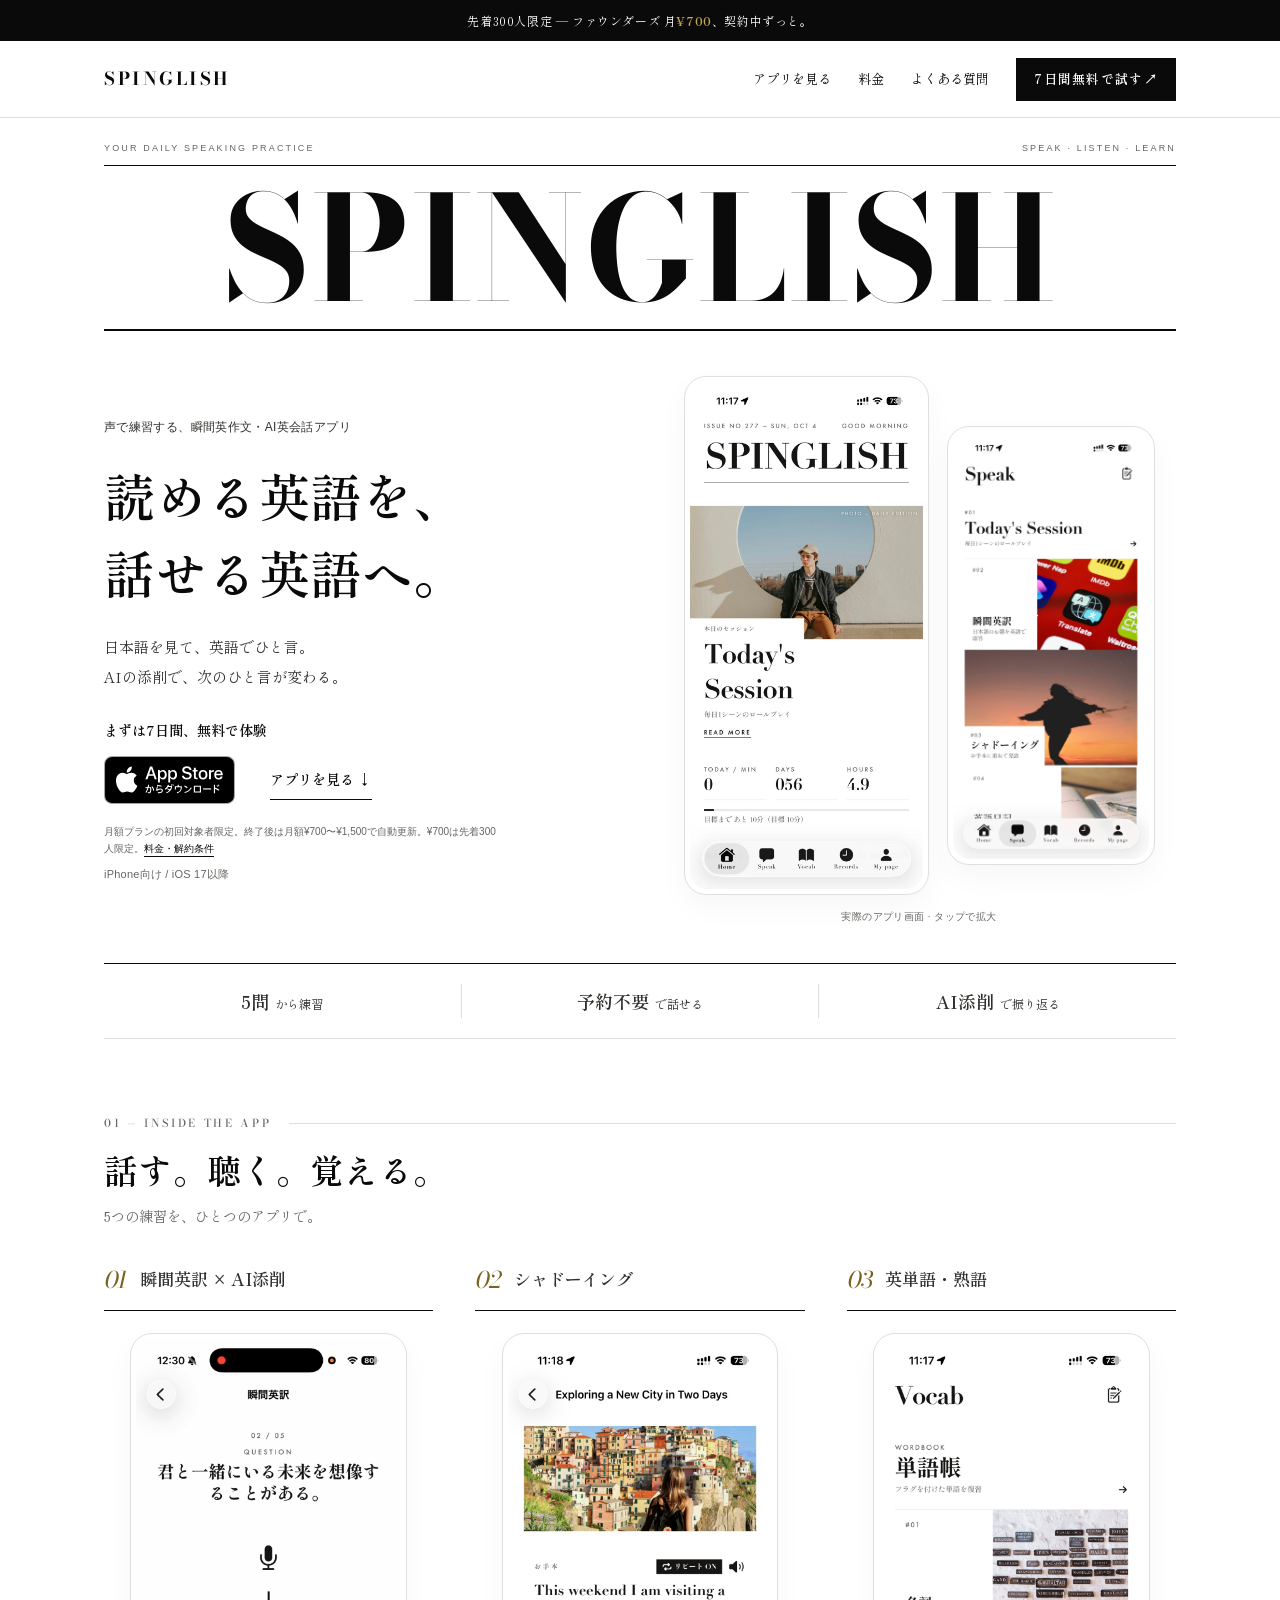
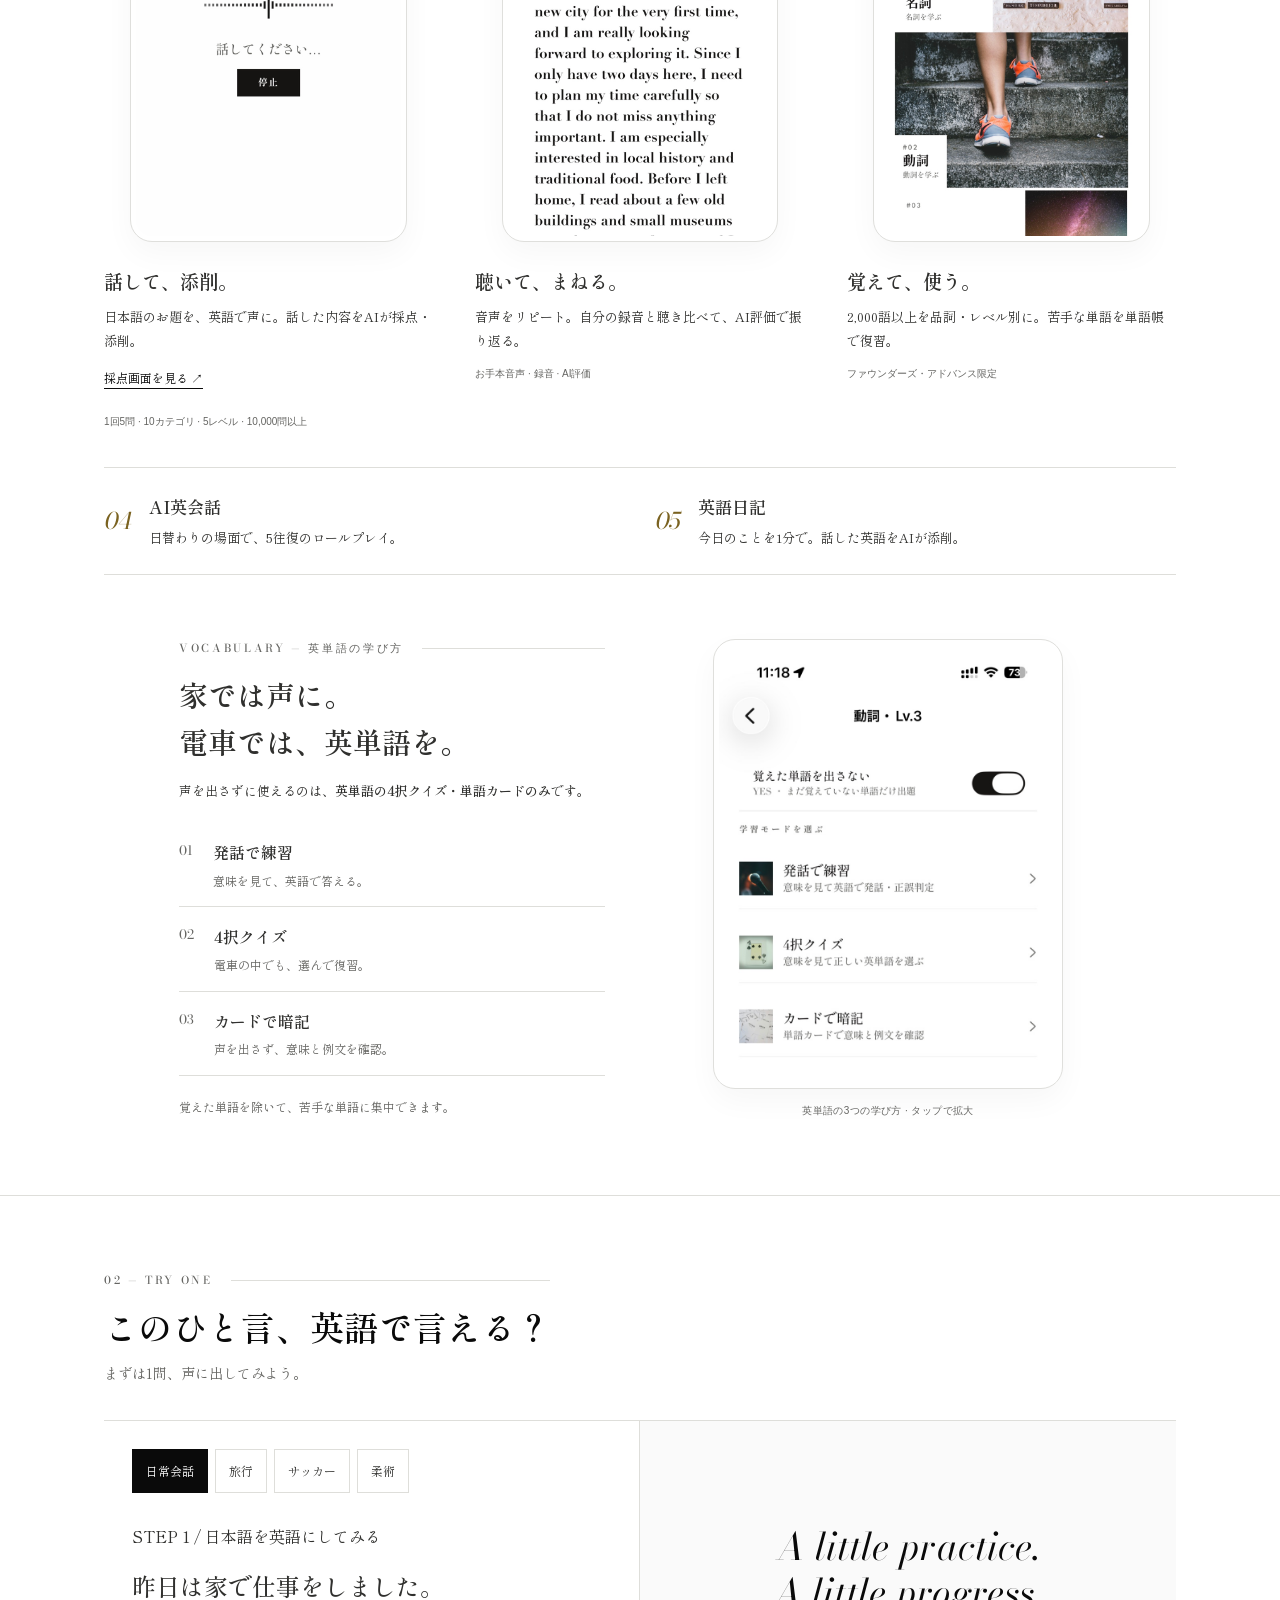
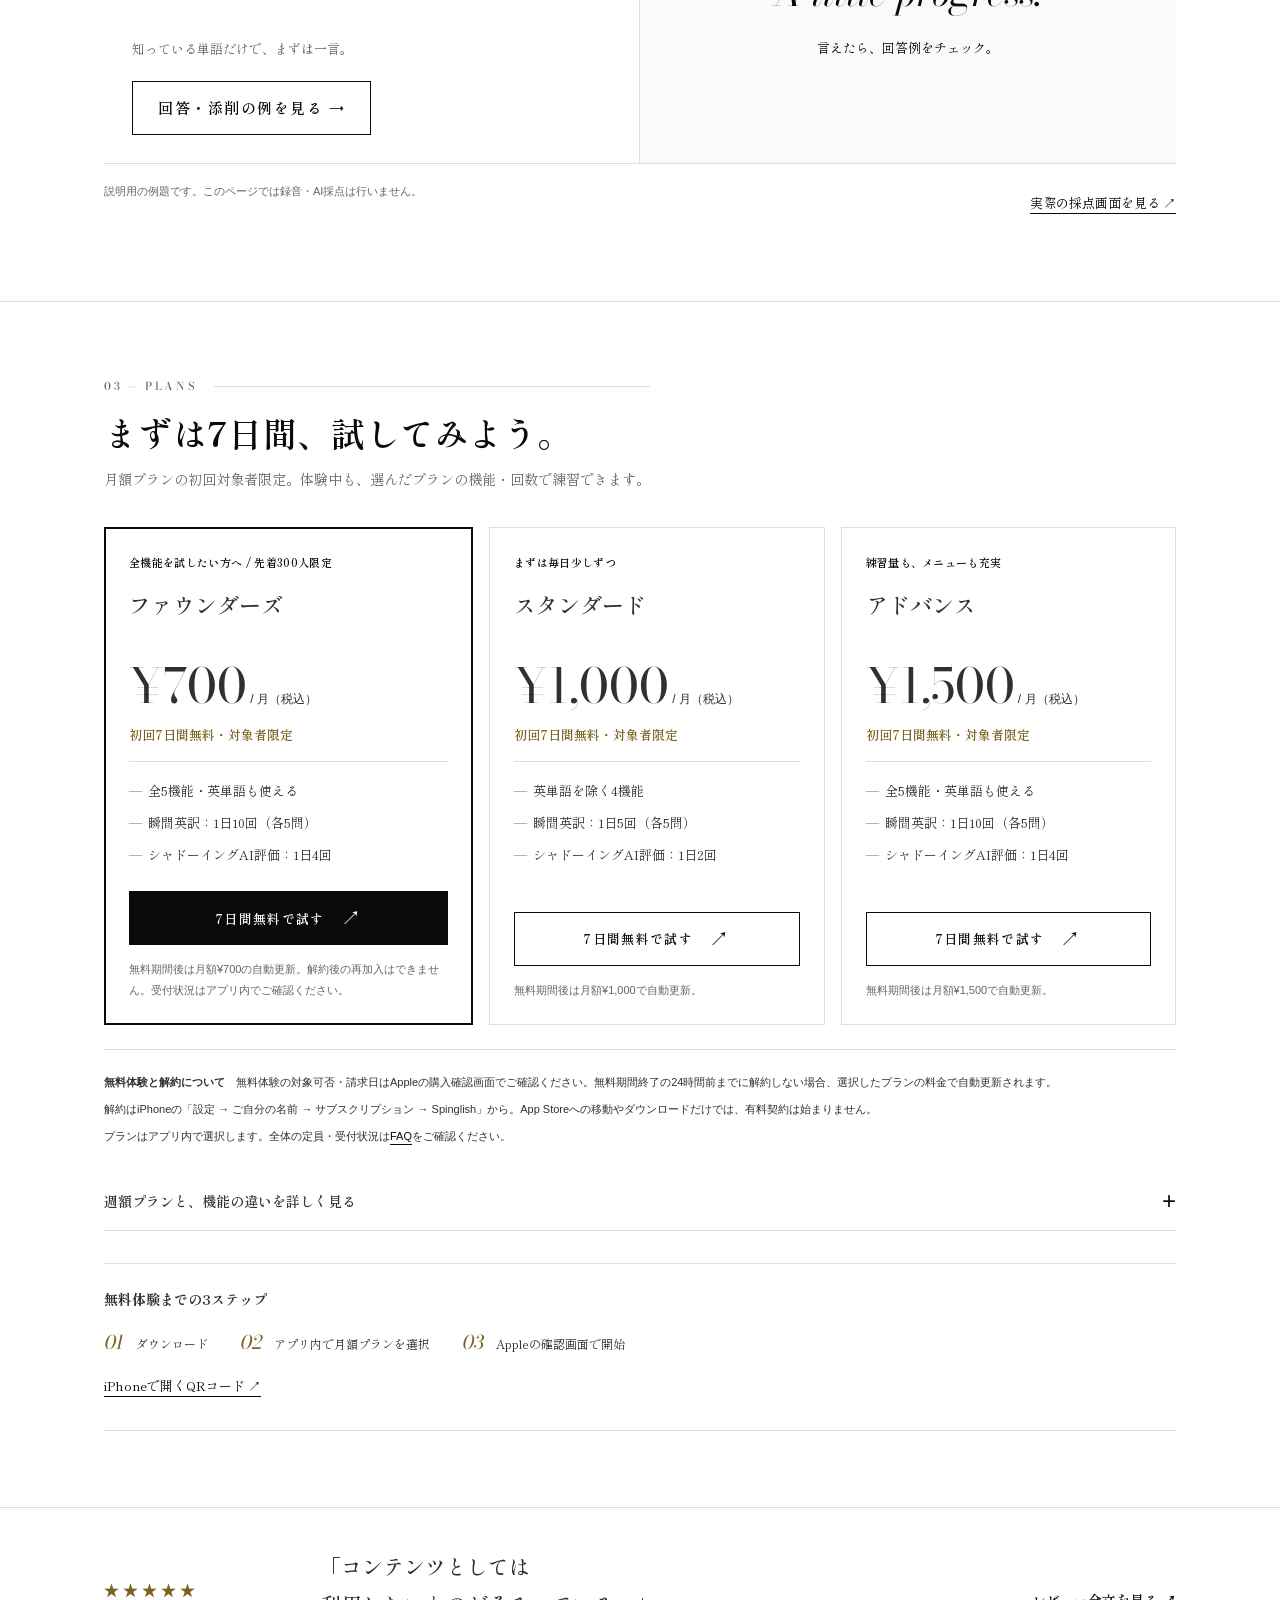
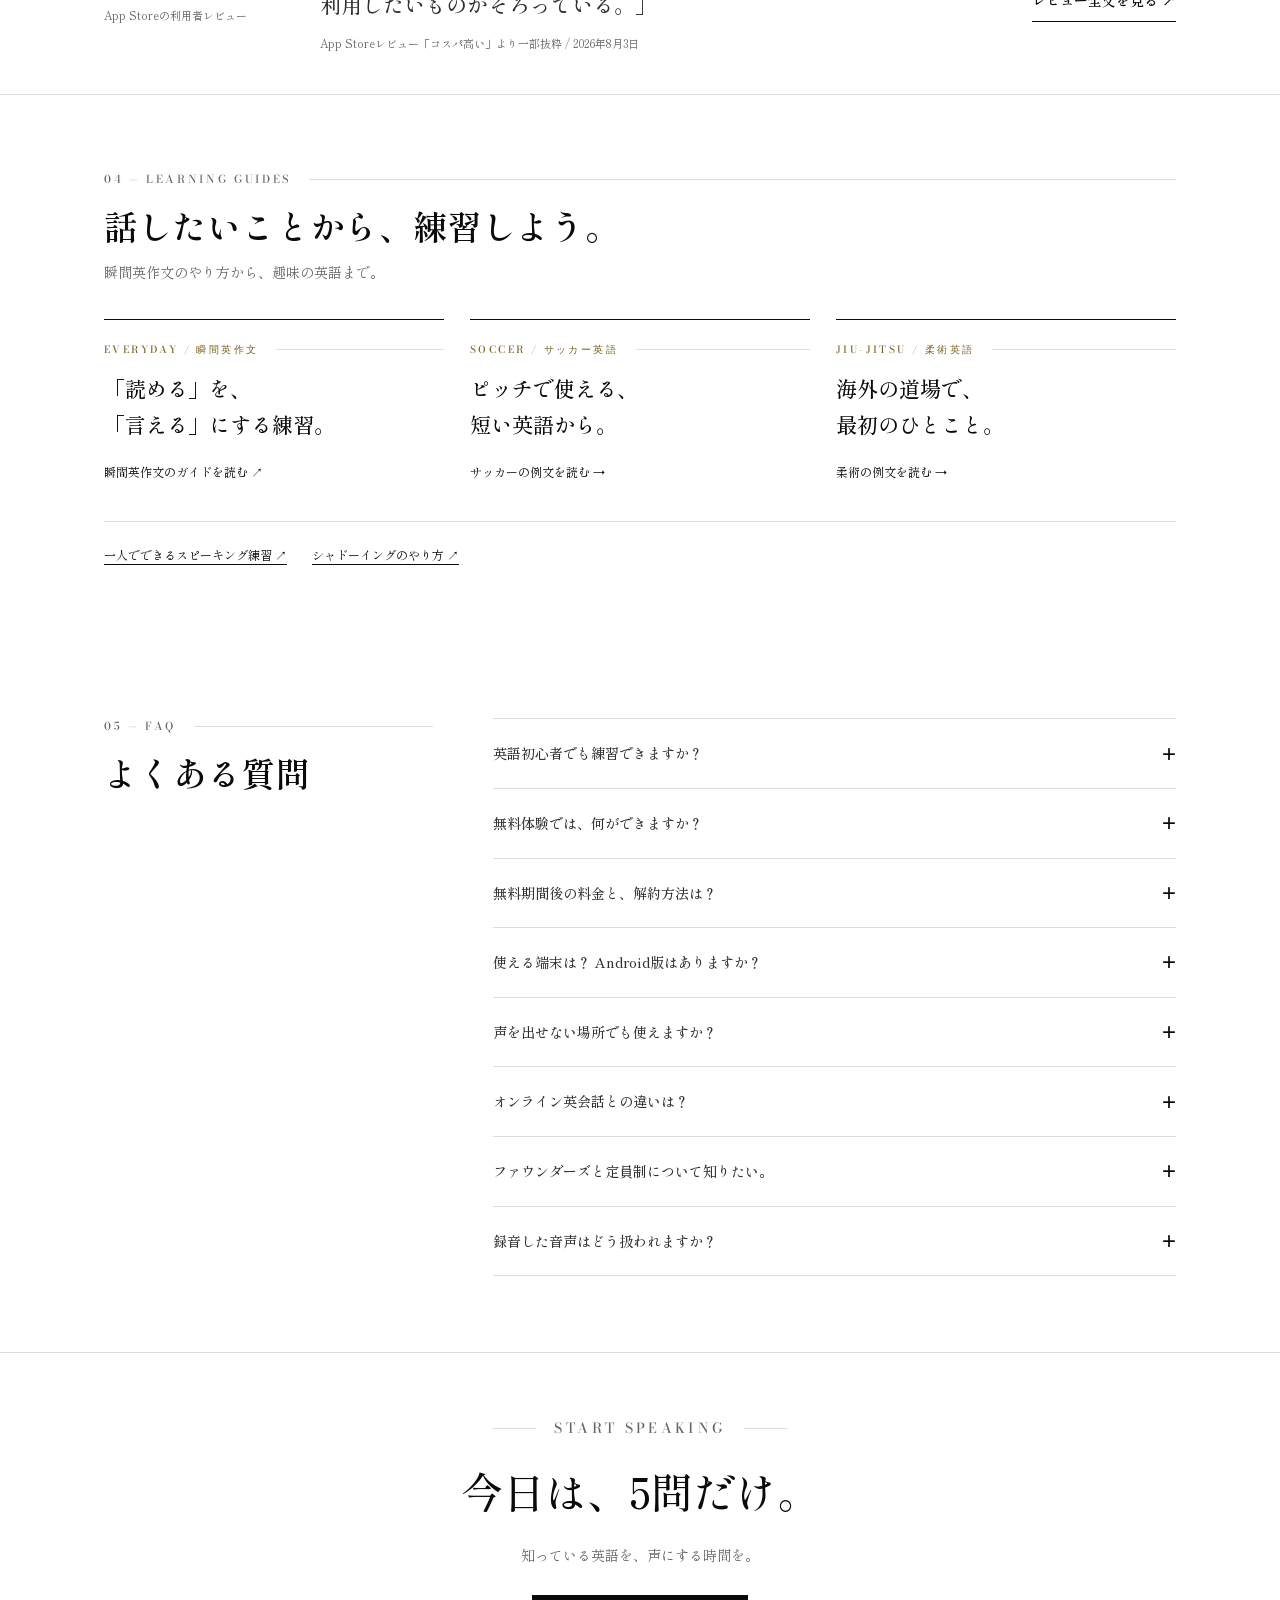
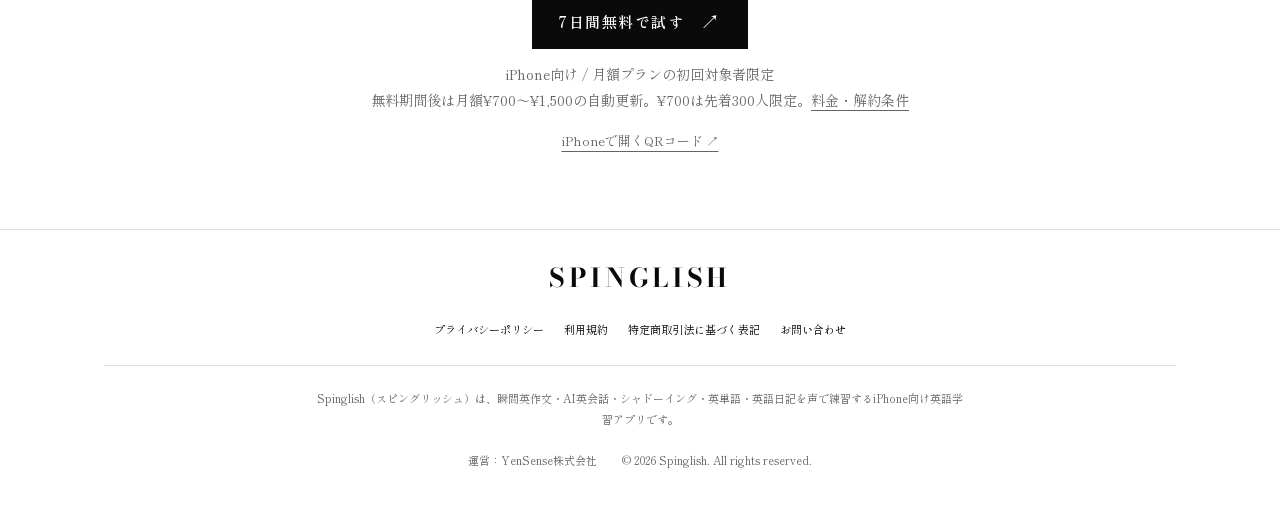
==== commit 401ee88d: "Show instant speaking screen and clarify silent vocabulary practice" ====
--- a/index.html
+++ b/index.html
@@ -28,8 +28,8 @@
   <meta name="twitter:description" content="英語は読めるのに、口から出てこない人へ。AIの添削で練習する、1回5問の英語の自主練。">
   <meta name="twitter:image" content="https://spinglish.jp/og-image.png?v=2">
   <link rel="stylesheet" href="styles.css?v=20261004">
-  <link rel="stylesheet" href="visual.css?v=20261004">
-  <script src="app.js?v=20261004" defer></script>
+  <link rel="stylesheet" href="visual.css?v=20261005">
+  <script src="app.js?v=20261005" defer></script>
   <script type="application/ld+json">
   {
   "@context": "https://schema.org",
@@ -72,7 +72,7 @@
       "mainEntity": {
         "@id": "https://spinglish.jp/#app"
       },
-      "dateModified": "2026-10-04"
+      "dateModified": "2026-10-05"
     },
     {
       "@type": "MobileApplication",
@@ -93,7 +93,7 @@
         "伝わりやすさ・文法・自然さのAI採点",
         "1日1回・5往復のAIロールプレイ会話",
         "シャドーイング",
-        "英単語・熟語：2,000語以上。発話・4択・単語カード（アドバンス・ファウンダーズ）",
+        "英単語・熟語：2,000語以上。発話・4択・単語カード。声を出さない練習は英単語の4択・カードのみ（アドバンス・ファウンダーズ）",
         "英語日記"
       ],
       "offers": [
@@ -170,7 +170,8 @@
         "https://spinglish.jp/assets/app-shadowing-20261004.jpg",
         "https://spinglish.jp/assets/app-vocab-20261004.jpg",
         "https://spinglish.jp/assets/app-vocab-modes-20261004.jpg",
-        "https://spinglish.jp/assets/app-score.png"
+        "https://spinglish.jp/assets/app-score.png",
+        "https://spinglish.jp/assets/app-instant-speaking-20261005.jpg"
       ],
       "sameAs": "https://apps.apple.com/jp/app/id6761403115"
     }
@@ -240,8 +241,8 @@
       <div class="section-head"><p class="eyebrow">01 — Inside the App</p><h2 id="features-heading">話す。聴く。覚える。</h2><p>5つの練習を、ひとつのアプリで。</p></div>
       <div class="screen-stories">
         <article class="screen-story" id="instant-translation"><div class="story-heading"><span class="story-number">01</span><h3>瞬間英訳 × AI添削</h3></div>
-          <button class="screen-frame " type="button" data-dialog="screen-dialog" data-screen="assets/app-score.png" data-screen-title="瞬間英訳のAI採点画面" aria-label="瞬間英訳のAI採点画面を拡大"><img src="assets/app-score.png" width="840" height="1826" loading="lazy" decoding="async" alt="瞬間英訳の採点結果。伝わりやすさ・文法・自然さの3軸と英文の添削を表示。"></button>
-          <div class="story-caption"><h4>話して、添削。</h4><p>日本語のお題に英語で答えると、その場でAIが採点・添削。</p><span class="story-meta">1回5問 · 10カテゴリ · 5レベル · 10,000問以上</span></div>
+          <button class="screen-frame" type="button" data-dialog="screen-dialog" data-screen="assets/app-instant-speaking-20261005.jpg" data-screen-title="瞬間英訳の発話画面" aria-label="瞬間英訳の発話画面を拡大"><img src="assets/app-instant-speaking-20261005.jpg" width="840" height="1826" loading="lazy" decoding="async" alt="瞬間英訳の発話画面。日本語のお題を見て、マイクに向かって英語で答えます。5問中2問目の録音中の表示。"></button>
+          <div class="story-caption"><h4>話して、添削。</h4><p>日本語のお題を、英語で声に。話した内容をAIが採点・添削。</p><button class="text-button score-link" type="button" data-dialog="screen-dialog" data-screen="assets/app-score.png" data-screen-title="瞬間英訳のAI採点画面" data-screen-note="AI採点・添削の表示例です。発話画面とは別のお題の結果です。">採点画面を見る ↗</button><span class="story-meta">1回5問 · 10カテゴリ · 5レベル · 10,000問以上</span></div>
         </article>
         <article class="screen-story" id="shadowing"><div class="story-heading"><span class="story-number">02</span><h3>シャドーイング</h3></div>
           <button class="screen-frame " type="button" data-dialog="screen-dialog" data-screen="assets/app-shadowing-20261004.jpg" data-screen-title="シャドーイング画面" aria-label="シャドーイング画面を拡大"><img src="assets/app-shadowing-20261004.jpg" width="840" height="1826" loading="lazy" decoding="async" alt="旅行をテーマにしたシャドーイング画面。英文のお手本を音声で再生し、繰り返し練習できます。"></button>
@@ -253,7 +254,7 @@
         </article>
       </div>
       <div class="more-trainings"><article><span class="story-number">04</span><div><h3>AI英会話</h3><p>日替わりの場面で、5往復のロールプレイ。</p></div></article><article><span class="story-number">05</span><div><h3>英語日記</h3><p>今日のことを1分で。話した英語をAIが添削。</p></div></article></div>
-      <div class="vocab-detail"><div class="vocab-copy"><p class="eyebrow">Find Your Way</p><h3>声を出せる日も、<br>静かに覚えたい日も。</h3><ul class="mode-list"><li><span>01</span><div><strong>発話で練習</strong><p>意味を見て、英語で答える。</p></div></li><li><span>02</span><div><strong>4択クイズ</strong><p>声を出せない場所でも。</p></div></li><li><span>03</span><div><strong>カードで暗記</strong><p>意味と例文を、さっと確認。</p></div></li></ul><p class="note">覚えた単語を除いて、苦手な単語に集中できます。</p></div><figure><button class="screen-frame mode-screen" type="button" data-dialog="screen-dialog" data-screen="assets/app-vocab-modes-20261004.jpg" data-screen-title="英単語の学習モード選択" aria-label="英単語の学習モード選択を拡大"><img src="assets/app-vocab-modes-20261004.jpg" width="840" height="1826" loading="lazy" decoding="async" alt="英単語の学習モード。覚えた単語を除外する設定と、発話・4択クイズ・単語カードの3つの練習。"></button><figcaption class="fig-caption">英単語の3つの学び方 · タップで拡大</figcaption></figure></div>
+      <div class="vocab-detail"><div class="vocab-copy"><p class="eyebrow">Vocabulary — 英単語の学び方</p><h3>家では声に。<br>電車では、英単語を。</h3><p class="vocab-context">声を出さずに使えるのは、<strong>英単語の4択クイズ・単語カードのみ</strong>です。</p><ul class="mode-list"><li><span>01</span><div><strong>発話で練習</strong><p>意味を見て、英語で答える。</p></div></li><li><span>02</span><div><strong>4択クイズ</strong><p>電車の中でも、選んで復習。</p></div></li><li><span>03</span><div><strong>カードで暗記</strong><p>声を出さず、意味と例文を確認。</p></div></li></ul><p class="note">覚えた単語を除いて、苦手な単語に集中できます。</p></div><figure><button class="screen-frame mode-screen" type="button" data-dialog="screen-dialog" data-screen="assets/app-vocab-modes-20261004.jpg" data-screen-title="英単語の学習モード選択" aria-label="英単語の学習モード選択を拡大"><img src="assets/app-vocab-modes-20261004.jpg" width="840" height="1826" loading="lazy" decoding="async" alt="英単語の学習モード。覚えた単語を除外する設定と、発話・4択クイズ・単語カードの3つの練習。"></button><figcaption class="fig-caption">英単語の3つの学び方 · タップで拡大</figcaption></figure></div>
     </div></section>
     <section class="section" id="try" aria-labelledby="demo-heading">
       <div class="wrap">
@@ -356,7 +357,7 @@
         <details class="faq" id="faq-trial"><summary>無料体験では、何ができますか？</summary><div class="faq-answer"><p>選んだプランの機能を、そのプランの1日あたりの利用回数で試せます。英単語・熟語練習を含む全機能を試すには、ファウンダーズまたはアドバンスをお選びください。</p><p>月額は初回7日間、週額は初回3日間。無料体験の対象可否はAppleの購入確認画面でご確認ください。<a href="#plans">プランの違いを見る</a></p></div></details>
         <details class="faq" id="faq-cancel"><summary>無料期間後の料金と、解約方法は？</summary><div class="faq-answer"><p>無料期間後は選択したプランの料金で自動更新されます。月額は¥700・¥1,000・¥1,500、週額は¥300・¥400です。¥700のファウンダーズは先着300人限定です。</p><p>無料期間終了の24時間前までに、iPhoneの「設定 → ご自分の名前 → サブスクリプション → Spinglish」から解約してください。ファウンダーズは一度解約すると再加入できません。</p></div></details>
         <details class="faq" id="faq-device"><summary>使える端末は？ Android版はありますか？</summary><div class="faq-answer"><p>iOS 17.0以降のiPhoneでの利用を想定しています。Android版・Web版は提供していません。iPadなどの互換性は<a href="https://apps.apple.com/jp/app/id6761403115">App Storeの対応情報</a>でご確認ください。</p></div></details>
-        <details class="faq" id="faq-voice"><summary>声を出せない場所でも使えますか？</summary><div class="faq-answer"><p>瞬間英訳・AI英会話・シャドーイング・英語日記は、声に出す練習です。自宅など、話せる環境でお使いください。英単語・熟語の4択など、発話を伴わない練習もあります（ファウンダーズ・アドバンス）。</p></div></details>
+        <details class="faq" id="faq-voice"><summary>声を出せない場所でも使えますか？</summary><div class="faq-answer"><p>電車など声を出せない場所では、英単語の4択クイズ・単語カードのみ使えます（ファウンダーズ・アドバンス）。瞬間英訳・AI英会話・シャドーイング・英語日記と、英単語の発話練習は、声を出せる場所でご利用ください。</p></div></details>
         <details class="faq" id="faq-conversation"><summary>オンライン英会話との違いは？</summary><div class="faq-answer"><p>Spinglishは、一人で英文を作って口に出す練習と、AIとの短いロールプレイができます。人と話す実践の機会を増やしたい場合は、オンライン英会話との併用もおすすめです。人との会話をすべて置き換えるものではありません。</p></div></details>
         <details class="faq" id="faq-founders"><summary>ファウンダーズと定員制について知りたい。</summary><div class="faq-answer"><p>ファウンダーズは先着300人限定で、契約継続中は月額¥700でアドバンスの全機能を使えるプランです。解約後の再加入はできません。</p><p>全体の定員は3,000名。受付状況はアプリ内で確認でき、満席の場合はウェイトリストでご案内します。</p></div></details>
         <details class="faq" id="faq-audio"><summary>録音した音声はどう扱われますか？</summary><div class="faq-answer"><p>アプリでは音声認識やAIによるフィードバックのために音声・学習内容を扱います。データの利用目的や取り扱いは<a href="https://spinglish.jp/privacy.html">プライバシーポリシー</a>をご確認ください。このLPの練習例では録音や音声送信は行いません。</p></div></details>
@@ -376,6 +377,6 @@
   </div></footer>
   <div class="sticky-cta" id="sticky-cta" hidden><p><strong>1回5問の英語の自主練</strong><a href="#trial-terms">無料体験・料金条件</a></p><a class="button" href="https://apps.apple.com/jp/app/id6761403115" data-store="mobile_sticky">7日間無料で試す ↗</a></div>
   <dialog class="qr-dialog" id="qr-dialog" aria-labelledby="qr-title"><button class="dialog-close" data-close type="button" aria-label="QRコードを閉じる">×</button><h2 id="qr-title">iPhoneで、続きを。</h2><p>カメラでQRコードを読み取ると、<br>App StoreのSpinglishが開きます。</p><img class="qr-code" src="assets/appstore-qr.svg" width="206" height="206" alt="SpinglishのApp Storeページを開くQRコード"><a class="button" href="https://apps.apple.com/jp/app/id6761403115" data-store="qr_dialog">この端末でApp Storeを開く ↗</a><p class="note">無料体験はアプリ内でプランを選び、<br>Appleの購入確認画面で開始します。</p></dialog>
-  <dialog class="screen-dialog" id="screen-dialog" aria-labelledby="screen-title"><button class="dialog-close" data-close type="button" aria-label="アプリ画面を閉じる">×</button><h2 id="screen-title">瞬間英訳のAI採点画面</h2><p>実際のアプリ画面の一例です。</p><img src="assets/app-score.png" width="840" height="1826" loading="lazy" alt="実際の採点画面。搭乗時刻を尋ねる英文に対して、伝わりやすさS・文法S・自然さAの評価と添削が表示されています。"></dialog>
+  <dialog class="screen-dialog" id="screen-dialog" aria-labelledby="screen-title"><button class="dialog-close" data-close type="button" aria-label="アプリ画面を閉じる">×</button><h2 id="screen-title">瞬間英訳のAI採点画面</h2><p id="screen-note">実際のアプリ画面の一例です。</p><img src="assets/app-score.png" width="840" height="1826" loading="lazy" alt="実際の採点画面。搭乗時刻を尋ねる英文に対して、伝わりやすさS・文法S・自然さAの評価と添削が表示されています。"></dialog>
 </body>
 </html>
--- a/visual.css
+++ b/visual.css
@@ -37,6 +37,7 @@
 .story-caption { margin-top: 24px; }
 .story-caption h4 { font: 600 19px/1.6 var(--serif); margin: 0 0 8px; }
 .story-caption p { font-size: 13px; line-height: 1.85; }
+.story-caption .score-link { font-size: 12px; margin-top: 4px; }
 .story-meta { display: block; color: var(--muted); font: 10px/1.8 var(--sans); margin-top: 12px; }
 .more-trainings { display: grid; grid-template-columns: 1fr 1fr; border-block: 1px solid var(--line); margin-top: 36px; padding-block: 23px; gap: 30px; }
 .more-trainings article { display: flex; gap: 17px; align-items: center; }
@@ -44,6 +45,8 @@
 .more-trainings p { font-size: 13px; margin-top: 3px; }
 .vocab-detail { display: grid; grid-template-columns: 1fr 1fr; gap: 70px; align-items: center; margin-top: 64px; padding-inline: 7%; }
 .vocab-copy h3 { font: 600 29px/1.6 var(--serif); margin: 15px 0 23px; }
+.vocab-context { font-size: 13px; line-height: 1.85; margin: -8px 0 20px; }
+.vocab-context strong { font-weight: 600; }
 .mode-list { list-style: none; margin: 0 0 20px; padding: 0; }
 .mode-list li { display: flex; gap: 20px; padding-block: 14px; border-bottom: 1px solid var(--line); }
 .mode-list span { font: 13px/2 var(--display); color: var(--muted); }
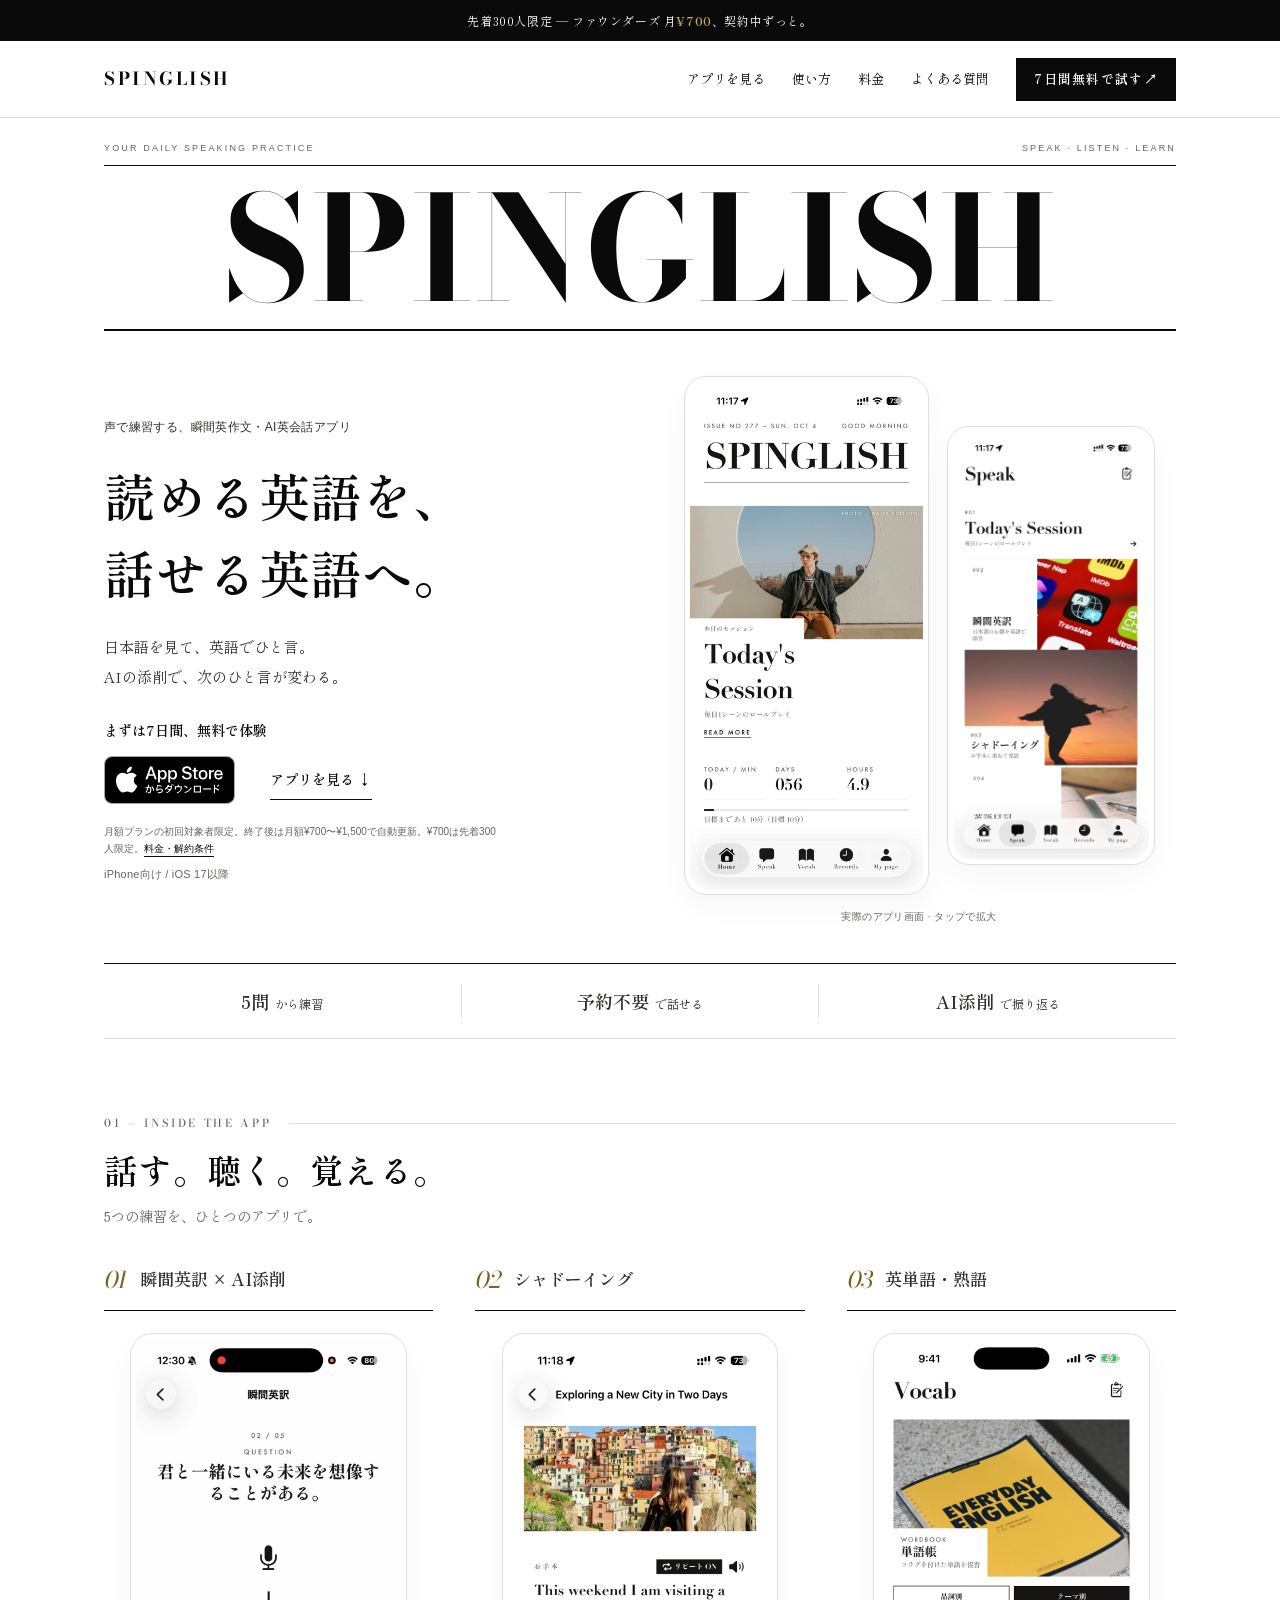
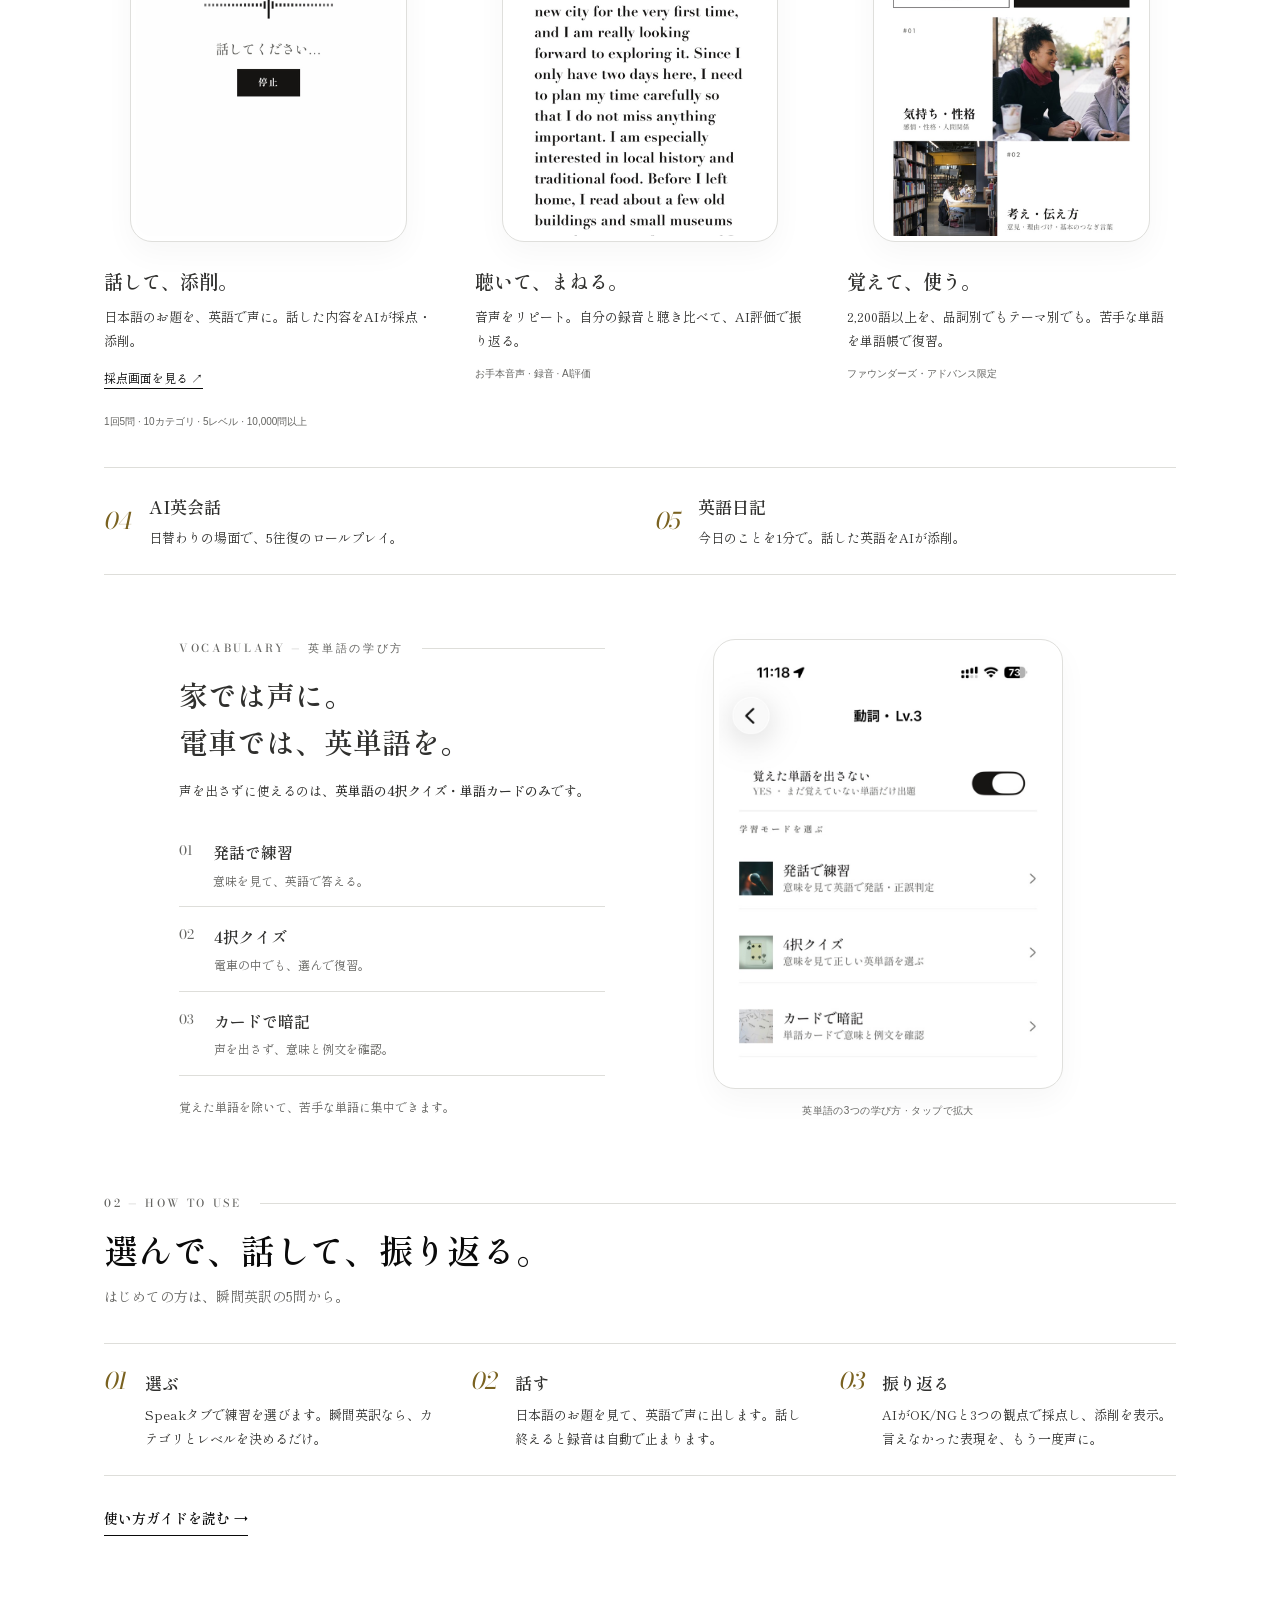
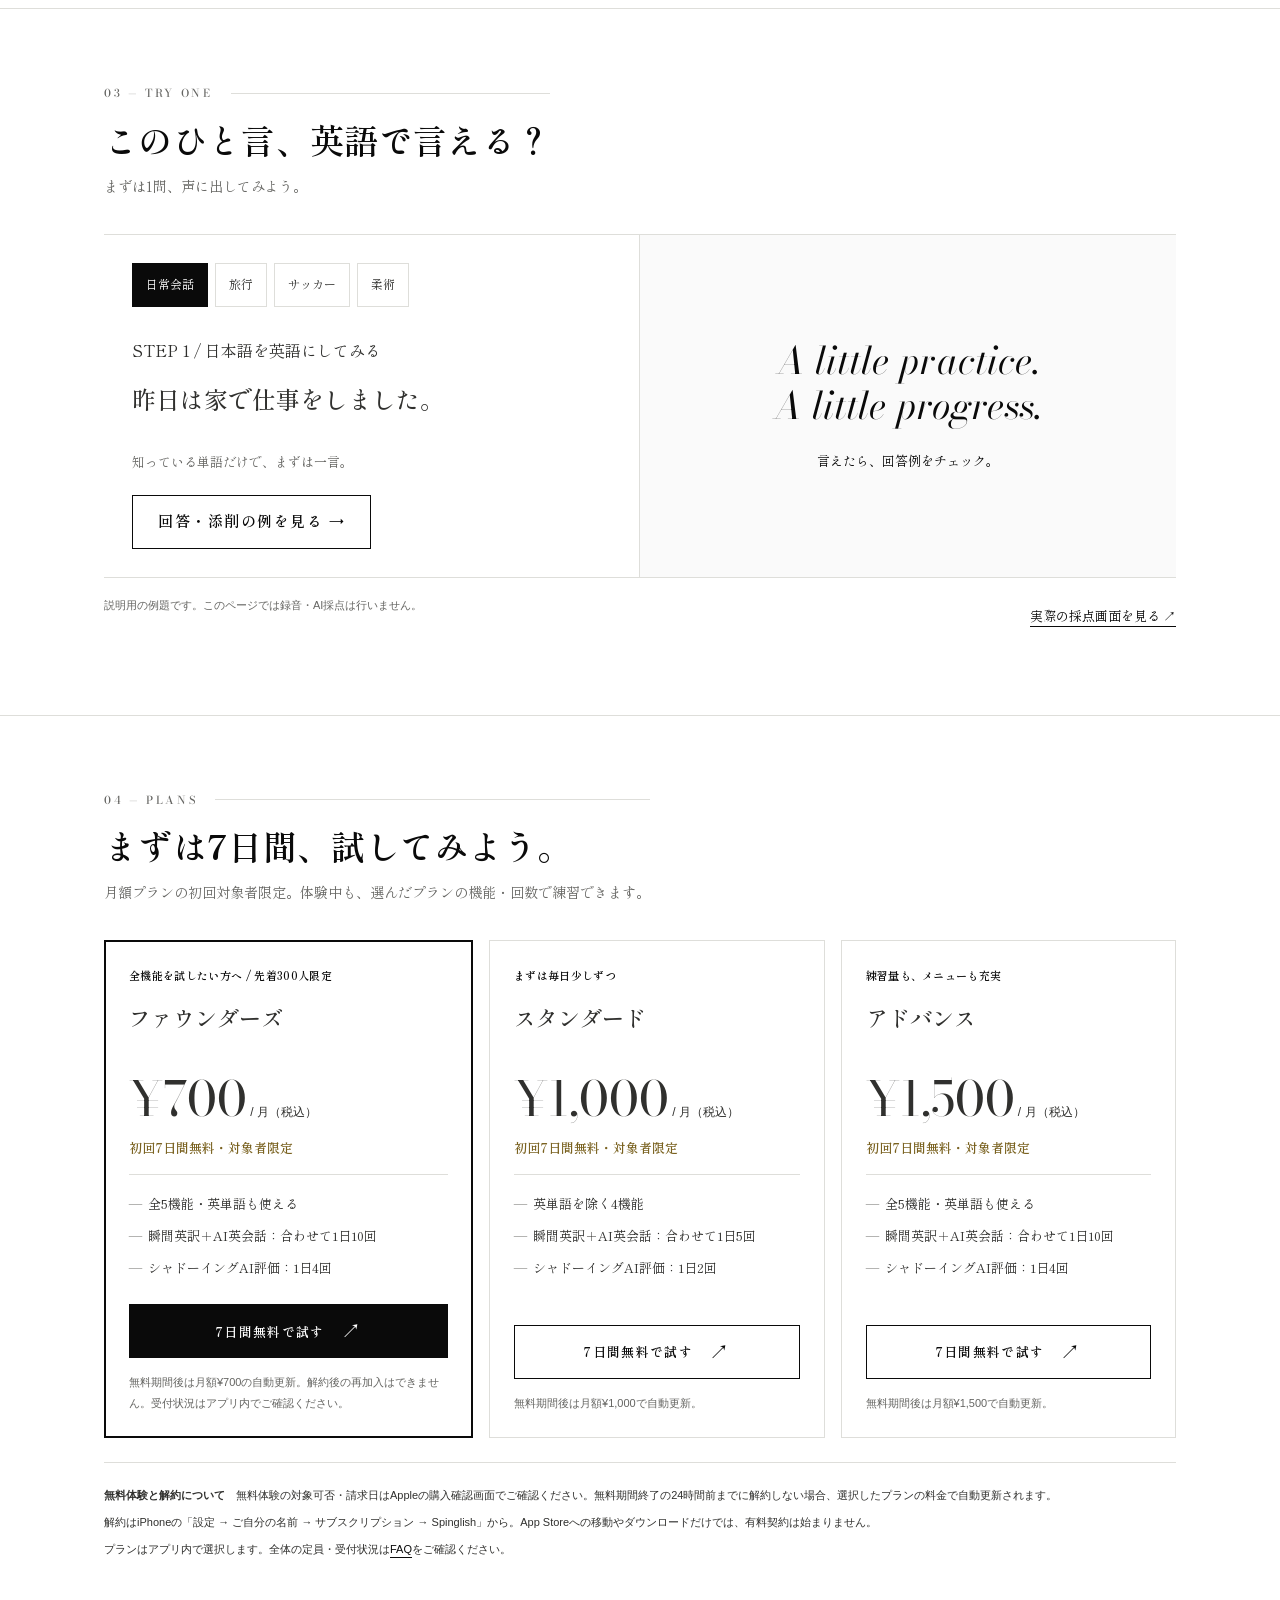
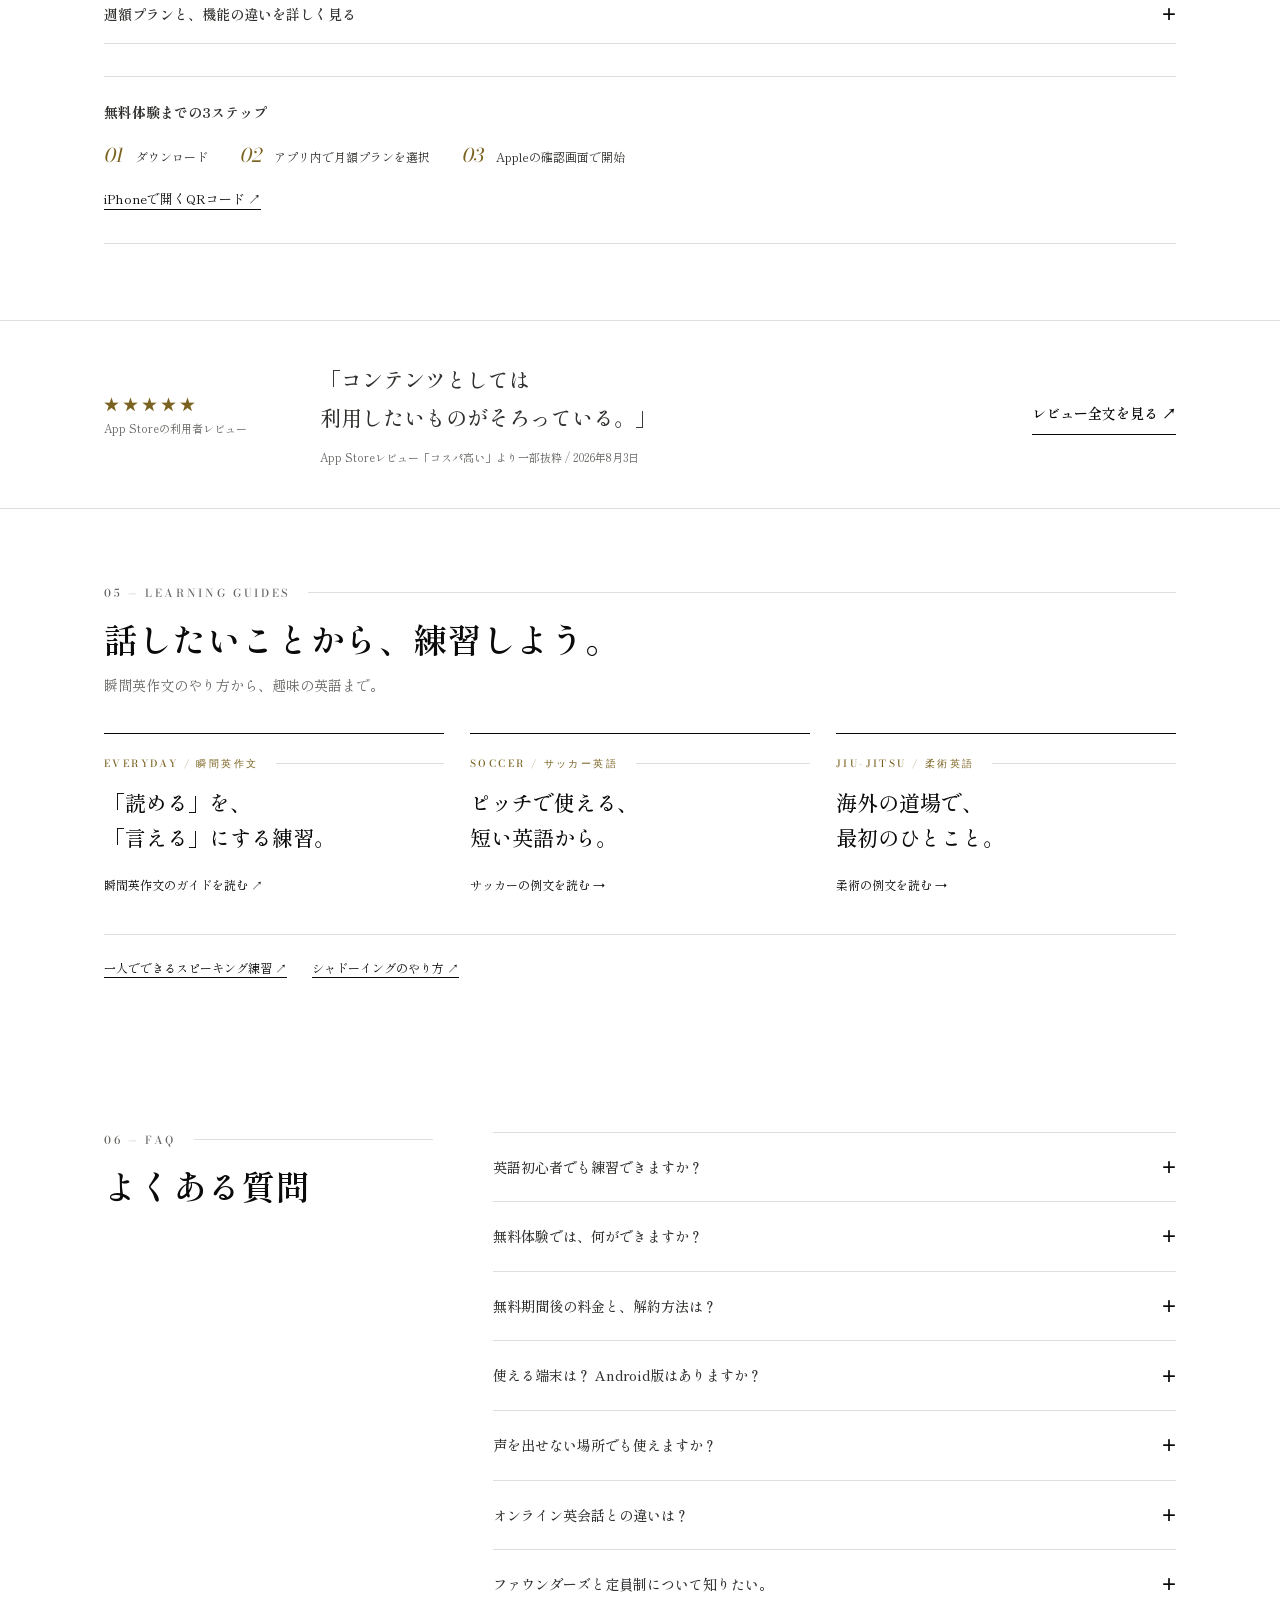
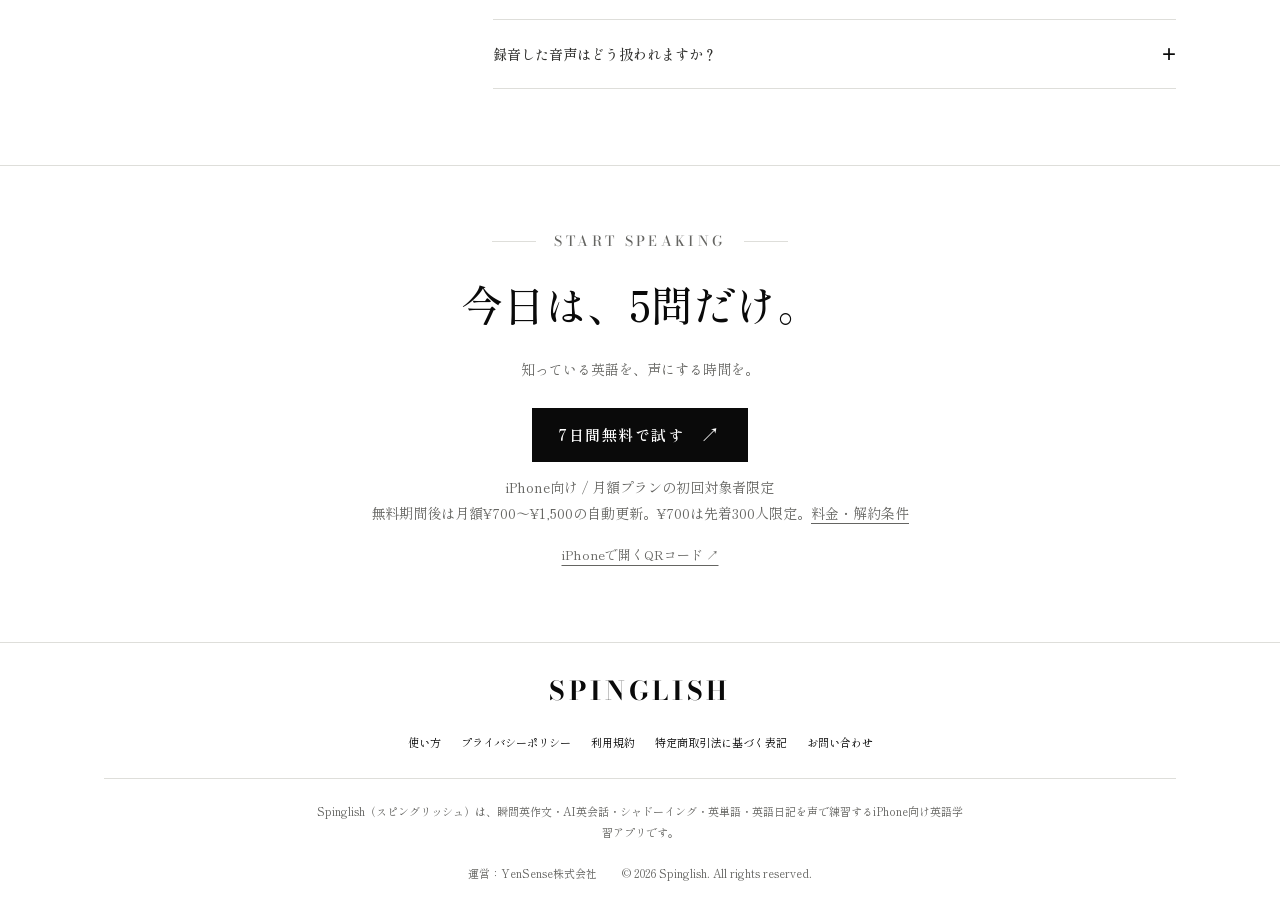
==== commit bf70749d: "Add How to Use guide and v1.3.8 features (vocab themes, text size) - New how-to-use.html: step-by-st" ====
--- a/index.html
+++ b/index.html
@@ -28,7 +28,7 @@
   <meta name="twitter:description" content="英語は読めるのに、口から出てこない人へ。AIの添削で練習する、1回5問の英語の自主練。">
   <meta name="twitter:image" content="https://spinglish.jp/og-image.png?v=2">
   <link rel="stylesheet" href="styles.css?v=20261004">
-  <link rel="stylesheet" href="visual.css?v=20261005">
+  <link rel="stylesheet" href="visual.css?v=20261023">
   <script src="app.js?v=20261005" defer></script>
   <script type="application/ld+json">
   {
@@ -72,7 +72,7 @@
       "mainEntity": {
         "@id": "https://spinglish.jp/#app"
       },
-      "dateModified": "2026-10-05"
+      "dateModified": "2026-10-23"
     },
     {
       "@type": "MobileApplication",
@@ -93,7 +93,7 @@
         "伝わりやすさ・文法・自然さのAI採点",
         "1日1回・5往復のAIロールプレイ会話",
         "シャドーイング",
-        "英単語・熟語：2,000語以上。発話・4択・単語カード。声を出さない練習は英単語の4択・カードのみ（アドバンス・ファウンダーズ）",
+        "英単語・熟語：2,200語以上。品詞別・テーマ別（13テーマ）×レベル別に、発話・4択・単語カード。声を出さない練習は英単語の4択・カードのみ（アドバンス・ファウンダーズ）",
         "英語日記"
       ],
       "offers": [
@@ -168,7 +168,7 @@
         "https://spinglish.jp/assets/app-home-20261004.jpg",
         "https://spinglish.jp/assets/app-speak-20261004.jpg",
         "https://spinglish.jp/assets/app-shadowing-20261004.jpg",
-        "https://spinglish.jp/assets/app-vocab-20261004.jpg",
+        "https://spinglish.jp/assets/howto-vocab-theme-20261023.jpg",
         "https://spinglish.jp/assets/app-vocab-modes-20261004.jpg",
         "https://spinglish.jp/assets/app-score.png",
         "https://spinglish.jp/assets/app-instant-speaking-20261005.jpg"
@@ -219,7 +219,7 @@
     <div class="wrap header-inner">
       <a class="wordmark" href="index.html" aria-label="Spinglish ホーム">SP<span>ING</span>LISH</a>
       <nav class="header-nav" aria-label="メインナビゲーション">
-        <a href="#features">アプリを見る</a><a href="#plans">料金</a><a href="#faq">よくある質問</a>
+        <a href="#features">アプリを見る</a><a href="how-to-use.html">使い方</a><a href="#plans">料金</a><a href="#faq">よくある質問</a>
         <a class="button small" href="https://apps.apple.com/jp/app/id6761403115" data-store="header">7日間無料で試す <span aria-hidden="true">↗</span></a>
       </nav>
     </div>
@@ -249,16 +249,25 @@
           <div class="story-caption"><h4>聴いて、まねる。</h4><p>音声をリピート。自分の録音と聴き比べて、AI評価で振り返る。</p><span class="story-meta">お手本音声 · 録音 · AI評価</span></div>
         </article>
         <article class="screen-story" id="vocabulary"><div class="story-heading"><span class="story-number">03</span><h3>英単語・熟語</h3></div>
-          <button class="screen-frame " type="button" data-dialog="screen-dialog" data-screen="assets/app-vocab-20261004.jpg" data-screen-title="Vocabの英単語メニュー" aria-label="Vocabの英単語メニューを拡大"><img src="assets/app-vocab-20261004.jpg" width="840" height="1826" loading="lazy" decoding="async" alt="Vocab画面。単語帳で復習したり、名詞・動詞など品詞別に英単語を選んだりできます。"></button>
-          <div class="story-caption"><h4>覚えて、使う。</h4><p>2,000語以上を品詞・レベル別に。苦手な単語を単語帳で復習。</p><span class="story-meta">ファウンダーズ・アドバンス限定</span></div>
+          <button class="screen-frame " type="button" data-dialog="screen-dialog" data-screen="assets/howto-vocab-theme-20261023.jpg" data-screen-title="Vocabの英単語メニュー" aria-label="Vocabの英単語メニューを拡大"><img src="assets/howto-vocab-theme-20261023.jpg" width="840" height="1825" loading="lazy" decoding="async" alt="Vocab画面。単語帳の下で「品詞別」「テーマ別」を切り替えられ、暮らし・仕事・お金などのテーマから英単語を選べます。"></button>
+          <div class="story-caption"><h4>覚えて、使う。</h4><p>2,200語以上を、品詞別でもテーマ別でも。苦手な単語を単語帳で復習。</p><span class="story-meta">ファウンダーズ・アドバンス限定</span></div>
         </article>
       </div>
       <div class="more-trainings"><article><span class="story-number">04</span><div><h3>AI英会話</h3><p>日替わりの場面で、5往復のロールプレイ。</p></div></article><article><span class="story-number">05</span><div><h3>英語日記</h3><p>今日のことを1分で。話した英語をAIが添削。</p></div></article></div>
       <div class="vocab-detail"><div class="vocab-copy"><p class="eyebrow">Vocabulary — 英単語の学び方</p><h3>家では声に。<br>電車では、英単語を。</h3><p class="vocab-context">声を出さずに使えるのは、<strong>英単語の4択クイズ・単語カードのみ</strong>です。</p><ul class="mode-list"><li><span>01</span><div><strong>発話で練習</strong><p>意味を見て、英語で答える。</p></div></li><li><span>02</span><div><strong>4択クイズ</strong><p>電車の中でも、選んで復習。</p></div></li><li><span>03</span><div><strong>カードで暗記</strong><p>声を出さず、意味と例文を確認。</p></div></li></ul><p class="note">覚えた単語を除いて、苦手な単語に集中できます。</p></div><figure><button class="screen-frame mode-screen" type="button" data-dialog="screen-dialog" data-screen="assets/app-vocab-modes-20261004.jpg" data-screen-title="英単語の学習モード選択" aria-label="英単語の学習モード選択を拡大"><img src="assets/app-vocab-modes-20261004.jpg" width="840" height="1826" loading="lazy" decoding="async" alt="英単語の学習モード。覚えた単語を除外する設定と、発話・4択クイズ・単語カードの3つの練習。"></button><figcaption class="fig-caption">英単語の3つの学び方 · タップで拡大</figcaption></figure></div>
     </div></section>
+    <section class="section howto-teaser" id="how-to-use" aria-labelledby="howto-heading"><div class="wrap">
+      <div class="section-head"><p class="eyebrow">02 — How to Use</p><h2 id="howto-heading">選んで、話して、振り返る。</h2><p>はじめての方は、瞬間英訳の5問から。</p></div>
+      <ol class="howto-steps">
+        <li><span class="story-number">01</span><div><h3>選ぶ</h3><p>Speakタブで練習を選びます。瞬間英訳なら、カテゴリとレベルを決めるだけ。</p></div></li>
+        <li><span class="story-number">02</span><div><h3>話す</h3><p>日本語のお題を見て、英語で声に出します。話し終えると録音は自動で止まります。</p></div></li>
+        <li><span class="story-number">03</span><div><h3>振り返る</h3><p>AIがOK/NGと3つの観点で採点し、添削を表示。言えなかった表現を、もう一度声に。</p></div></li>
+      </ol>
+      <a class="link-arrow" href="how-to-use.html">使い方ガイドを読む →</a>
+    </div></section>
     <section class="section" id="try" aria-labelledby="demo-heading">
       <div class="wrap">
-        <div class="section-topline"><div class="section-head"><p class="eyebrow">02 — Try One</p><h2 id="demo-heading">このひと言、英語で言える？</h2><p>まずは1問、声に出してみよう。</p></div><span class="section-counter" aria-hidden="true">01</span></div>
+        <div class="section-topline"><div class="section-head"><p class="eyebrow">03 — Try One</p><h2 id="demo-heading">このひと言、英語で言える？</h2><p>まずは1問、声に出してみよう。</p></div><span class="section-counter" aria-hidden="true">01</span></div>
         <div class="demo-layout">
           <div class="demo-prompt">
             <div class="demo-options" role="group" aria-label="練習例のカテゴリ">
@@ -288,26 +297,26 @@
     </section>
 
     <section class="section plans" id="plans" aria-labelledby="plans-heading"><div class="wrap">
-      <div class="section-topline"><div class="section-head"><p class="eyebrow">03 — Plans</p><h2 id="plans-heading">まずは7日間、試してみよう。</h2><p>月額プランの初回対象者限定。体験中も、選んだプランの機能・回数で練習できます。</p></div><span class="section-counter" aria-hidden="true">02</span></div>
+      <div class="section-topline"><div class="section-head"><p class="eyebrow">04 — Plans</p><h2 id="plans-heading">まずは7日間、試してみよう。</h2><p>月額プランの初回対象者限定。体験中も、選んだプランの機能・回数で練習できます。</p></div><span class="section-counter" aria-hidden="true">02</span></div>
       <div class="plans-grid">
         <article class="plan featured">
           <p class="plan-tag">全機能を試したい方へ / 先着300人限定</p><h3>ファウンダーズ</h3>
           <p class="price">¥700<span> / 月（税込）</span></p><p class="plan-trial">初回7日間無料・対象者限定</p>
-          <ul class="plan-features"><li>全5機能・英単語も使える</li><li>瞬間英訳：1日10回（各5問）</li><li>シャドーイングAI評価：1日4回</li></ul>
+          <ul class="plan-features"><li>全5機能・英単語も使える</li><li>瞬間英訳＋AI英会話：合わせて1日10回</li><li>シャドーイングAI評価：1日4回</li></ul>
           <a class="button" href="https://apps.apple.com/jp/app/id6761403115" data-store="plans" data-plan="founders_monthly">7日間無料で試す <span class="arrow" aria-hidden="true">↗</span></a>
           <p class="note">無料期間後は月額¥700の自動更新。解約後の再加入はできません。受付状況はアプリ内でご確認ください。</p>
         </article>
         <article class="plan">
           <p class="plan-tag">まずは毎日少しずつ</p><h3>スタンダード</h3>
           <p class="price">¥1,000<span> / 月（税込）</span></p><p class="plan-trial">初回7日間無料・対象者限定</p>
-          <ul class="plan-features"><li>英単語を除く4機能</li><li>瞬間英訳：1日5回（各5問）</li><li>シャドーイングAI評価：1日2回</li></ul>
+          <ul class="plan-features"><li>英単語を除く4機能</li><li>瞬間英訳＋AI英会話：合わせて1日5回</li><li>シャドーイングAI評価：1日2回</li></ul>
           <a class="button outline" href="https://apps.apple.com/jp/app/id6761403115" data-store="plans" data-plan="standard_monthly">7日間無料で試す <span class="arrow" aria-hidden="true">↗</span></a>
           <p class="note">無料期間後は月額¥1,000で自動更新。</p>
         </article>
         <article class="plan">
           <p class="plan-tag">練習量も、メニューも充実</p><h3>アドバンス</h3>
           <p class="price">¥1,500<span> / 月（税込）</span></p><p class="plan-trial">初回7日間無料・対象者限定</p>
-          <ul class="plan-features"><li>全5機能・英単語も使える</li><li>瞬間英訳：1日10回（各5問）</li><li>シャドーイングAI評価：1日4回</li></ul>
+          <ul class="plan-features"><li>全5機能・英単語も使える</li><li>瞬間英訳＋AI英会話：合わせて1日10回</li><li>シャドーイングAI評価：1日4回</li></ul>
           <a class="button outline" href="https://apps.apple.com/jp/app/id6761403115" data-store="plans" data-plan="advanced_monthly">7日間無料で試す <span class="arrow" aria-hidden="true">↗</span></a>
           <p class="note">無料期間後は月額¥1,500で自動更新。</p>
         </article>
@@ -318,14 +327,14 @@
         <p>プランはアプリ内で選択します。全体の定員・受付状況は<a href="#faq-founders">FAQ</a>をご確認ください。</p>
       </div>
       <details class="comparison" id="plan-comparison"><summary>週額プランと、機能の違いを詳しく見る</summary><div class="table-scroll" role="region" aria-label="プラン比較表。横にスクロールできます" tabindex="0"><table>
-        <caption>金額はすべて税込。無料体験は初回対象者限定です。</caption>
+        <caption>金額はすべて税込。無料体験は初回対象者限定です。瞬間英訳は1回5問です。</caption>
         <thead><tr><th scope="col">機能・料金</th><th scope="col">ファウンダーズ</th><th scope="col">スタンダード</th><th scope="col">アドバンス</th></tr></thead>
         <tbody>
           <tr><th scope="row">月額 / 無料体験</th><td>¥700 / 7日間</td><td>¥1,000 / 7日間</td><td>¥1,500 / 7日間</td></tr>
           <tr><th scope="row">週額 / 無料体験</th><td>提供なし</td><td>¥300 / 3日間</td><td>¥400 / 3日間</td></tr>
-          <tr><th scope="row">瞬間英訳（1回5問）</th><td>1日10セッション</td><td>1日5セッション</td><td>1日10セッション</td></tr>
+          <tr><th scope="row">練習回数<br>（瞬間英訳・AI英会話の合計）</th><td>1日10回</td><td>1日5回</td><td>1日10回</td></tr>
           <tr><th scope="row">カテゴリ・レベル</th><td colspan="3">全プラン：10カテゴリ・5レベル</td></tr>
-          <tr><th scope="row">AI英会話</th><td colspan="3">全プラン：1日1回・5往復</td></tr>
+          <tr><th scope="row">AI英会話</th><td colspan="3">全プラン：1日1回・5往復（練習回数を1回使います）</td></tr>
           <tr><th scope="row">シャドーイングAI評価</th><td>1日4回</td><td>1日2回</td><td>1日4回</td></tr>
           <tr><th scope="row">英単語・熟語練習</th><td>利用可能</td><td>含まれません</td><td>利用可能</td></tr>
           <tr><th scope="row">英語日記</th><td colspan="3">全プラン：1日1回</td></tr>
@@ -341,7 +350,7 @@
     </div></aside>
 
     <section class="section" id="guides" aria-labelledby="guides-heading"><div class="wrap">
-      <div class="section-head"><p class="eyebrow">04 — Learning Guides</p><h2 id="guides-heading">話したいことから、練習しよう。</h2><p>瞬間英作文のやり方から、趣味の英語まで。</p></div>
+      <div class="section-head"><p class="eyebrow">05 — Learning Guides</p><h2 id="guides-heading">話したいことから、練習しよう。</h2><p>瞬間英作文のやり方から、趣味の英語まで。</p></div>
       <div class="guide-grid">
         <a class="guide-card" href="https://spinglish.jp/shunkan-eisakubun-guide.html"><span class="eyebrow">Everyday / 瞬間英作文</span><h3>「読める」を、<br>「言える」にする練習。</h3><span class="guide-link">瞬間英作文のガイドを読む ↗</span></a>
         <a class="guide-card" href="guides/soccer-english.html"><span class="eyebrow">Soccer / サッカー英語</span><h3>ピッチで使える、<br>短い英語から。</h3><span class="guide-link">サッカーの例文を読む →</span></a>
@@ -351,7 +360,7 @@
     </div></section>
 
     <section class="section faq-section" id="faq" aria-labelledby="faq-heading"><div class="wrap faq-layout">
-      <div class="section-head"><p class="eyebrow">05 — FAQ</p><h2 id="faq-heading">よくある質問</h2></div>
+      <div class="section-head"><p class="eyebrow">06 — FAQ</p><h2 id="faq-heading">よくある質問</h2></div>
       <div>
         <details class="faq" id="faq-beginner"><summary>英語初心者でも練習できますか？</summary><div class="faq-answer"><p>超初級から5段階のレベルを選べます。完璧な英文を目指さず、知っている単語で声に出すところから始められます。単語や文法そのものを一から学ぶことが中心の場合は、基礎教材も組み合わせてください。</p></div></details>
         <details class="faq" id="faq-trial"><summary>無料体験では、何ができますか？</summary><div class="faq-answer"><p>選んだプランの機能を、そのプランの1日あたりの利用回数で試せます。英単語・熟語練習を含む全機能を試すには、ファウンダーズまたはアドバンスをお選びください。</p><p>月額は初回7日間、週額は初回3日間。無料体験の対象可否はAppleの購入確認画面でご確認ください。<a href="#plans">プランの違いを見る</a></p></div></details>
@@ -372,7 +381,7 @@
     </div></section>
   </main>
   <footer class="site-footer"><div class="wrap">
-    <div class="footer-top"><a class="wordmark" href="index.html">SPINGLISH</a><nav class="footer-links" aria-label="運営情報"><a href="https://spinglish.jp/privacy.html">プライバシーポリシー</a><a href="https://spinglish.jp/terms.html">利用規約</a><a href="https://spinglish.jp/tokushoho.html">特定商取引法に基づく表記</a><a href="https://spinglish.jp/contact.html">お問い合わせ</a></nav></div>
+    <div class="footer-top"><a class="wordmark" href="index.html">SPINGLISH</a><nav class="footer-links" aria-label="運営情報"><a href="how-to-use.html">使い方</a><a href="https://spinglish.jp/privacy.html">プライバシーポリシー</a><a href="https://spinglish.jp/terms.html">利用規約</a><a href="https://spinglish.jp/tokushoho.html">特定商取引法に基づく表記</a><a href="https://spinglish.jp/contact.html">お問い合わせ</a></nav></div>
     <p class="product-summary">Spinglish（スピングリッシュ）は、瞬間英作文・AI英会話・シャドーイング・英単語・英語日記を声で練習するiPhone向け英語学習アプリです。</p><div class="footer-bottom"><p>運営：YenSense株式会社</p><p>© 2026 Spinglish. All rights reserved.</p></div>
   </div></footer>
   <div class="sticky-cta" id="sticky-cta" hidden><p><strong>1回5問の英語の自主練</strong><a href="#trial-terms">無料体験・料金条件</a></p><a class="button" href="https://apps.apple.com/jp/app/id6761403115" data-store="mobile_sticky">7日間無料で試す ↗</a></div>
--- a/visual.css
+++ b/visual.css
@@ -43,6 +43,12 @@
 .more-trainings article { display: flex; gap: 17px; align-items: center; }
 .more-trainings h3 { font-size: 17px; font-weight: 600; }
 .more-trainings p { font-size: 13px; margin-top: 3px; }
+/* How to Use（3ステップ）: more-trainings と同じ番号付きの欄を3列で */
+.howto-teaser { padding-top: 0; }
+.howto-steps { list-style: none; margin: 0 0 26px; padding: 23px 0; display: grid; grid-template-columns: repeat(3, 1fr); gap: 30px; border-block: 1px solid var(--line); }
+.howto-steps li { display: flex; gap: 17px; align-items: flex-start; }
+.howto-steps h3 { font-size: 17px; font-weight: 600; }
+.howto-steps p { font-size: 13px; margin-top: 3px; }
 .vocab-detail { display: grid; grid-template-columns: 1fr 1fr; gap: 70px; align-items: center; margin-top: 64px; padding-inline: 7%; }
 .vocab-copy h3 { font: 600 29px/1.6 var(--serif); margin: 15px 0 23px; }
 .vocab-context { font-size: 13px; line-height: 1.85; margin: -8px 0 20px; }
@@ -134,6 +140,9 @@
   .story-caption p { font-size: 12px; }
   .story-meta { font-size: 9px; }
   .more-trainings { grid-template-columns: 1fr; gap: 20px; padding-block: 22px; margin-top: 30px; }
+  .howto-steps { grid-template-columns: 1fr; gap: 20px; padding-block: 22px; }
+  .howto-steps h3 { font-size: 16px; }
+  .howto-steps p { font-size: 12px; }
   .more-trainings h3 { font-size: 16px; }
   .more-trainings p { font-size: 12px; }
   .vocab-detail { grid-template-columns: 1fr; gap: 25px; margin-top: 42px; padding-inline: 0; }
